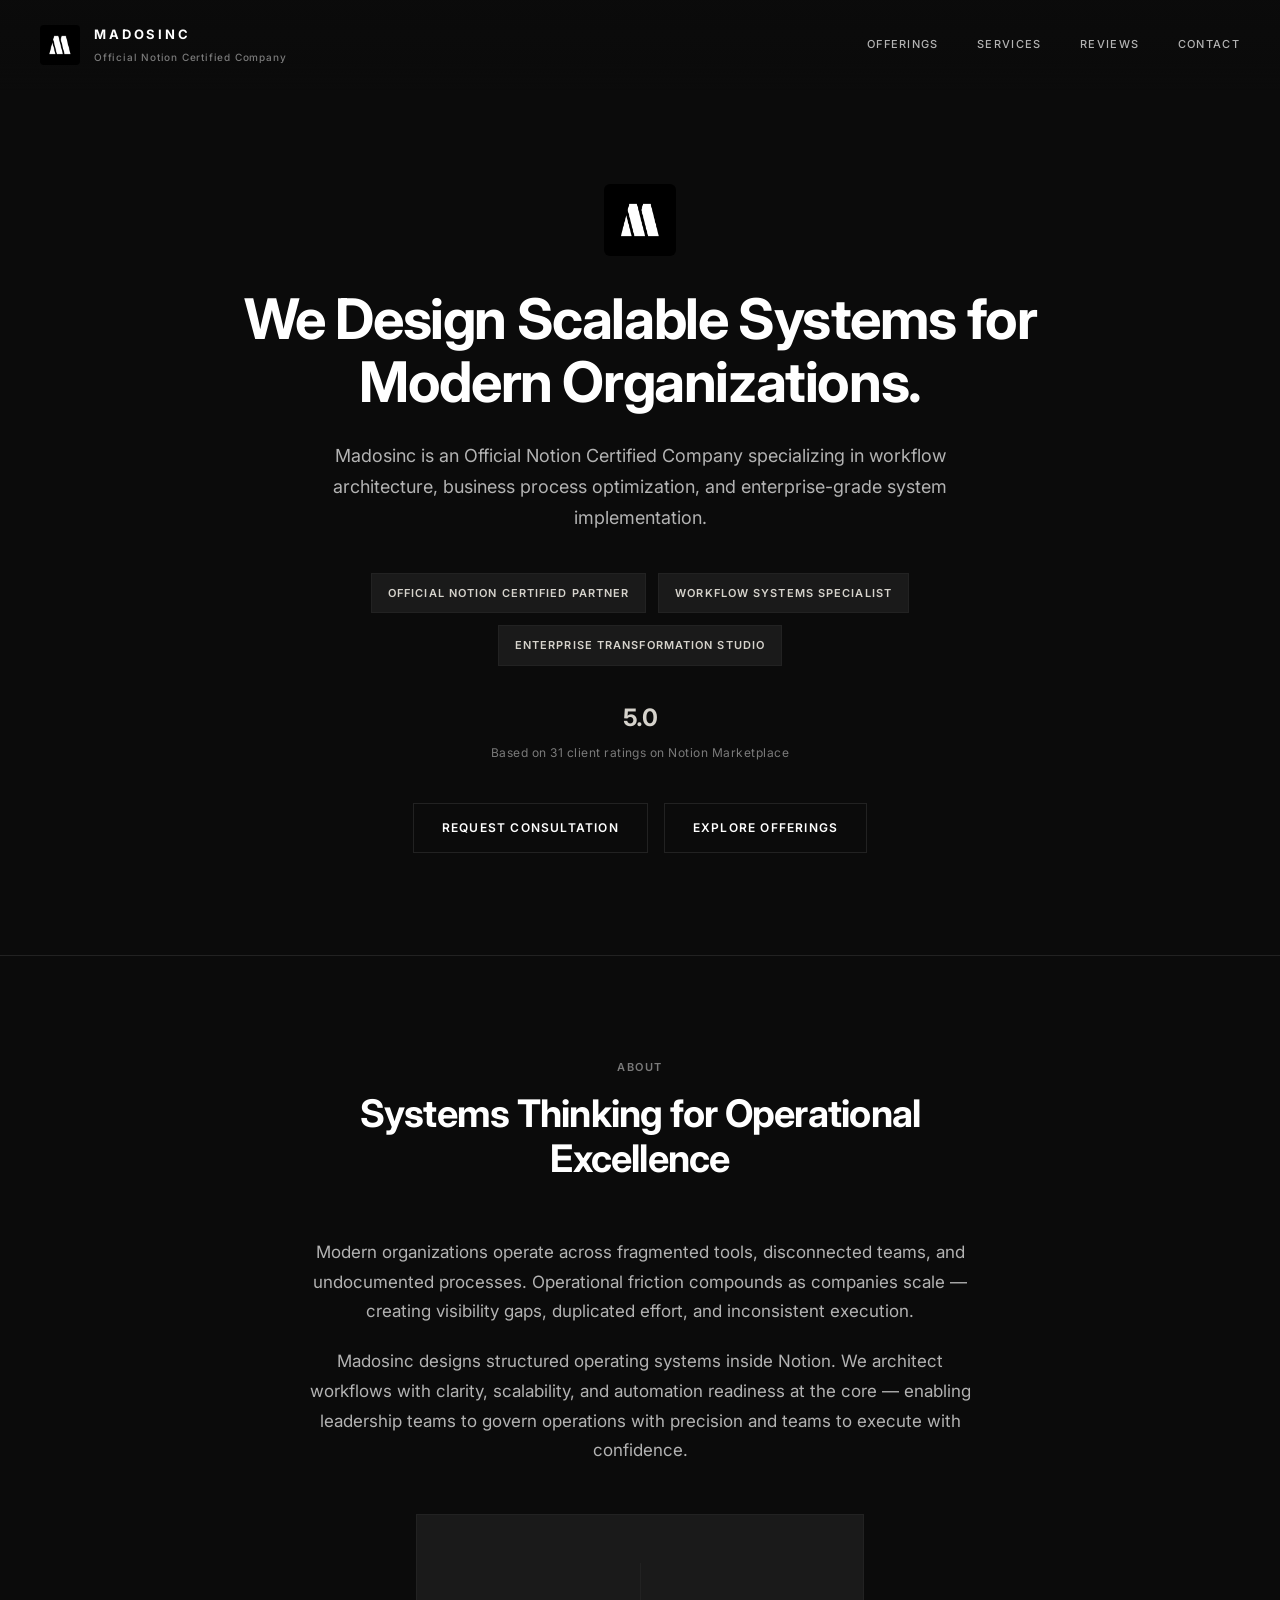
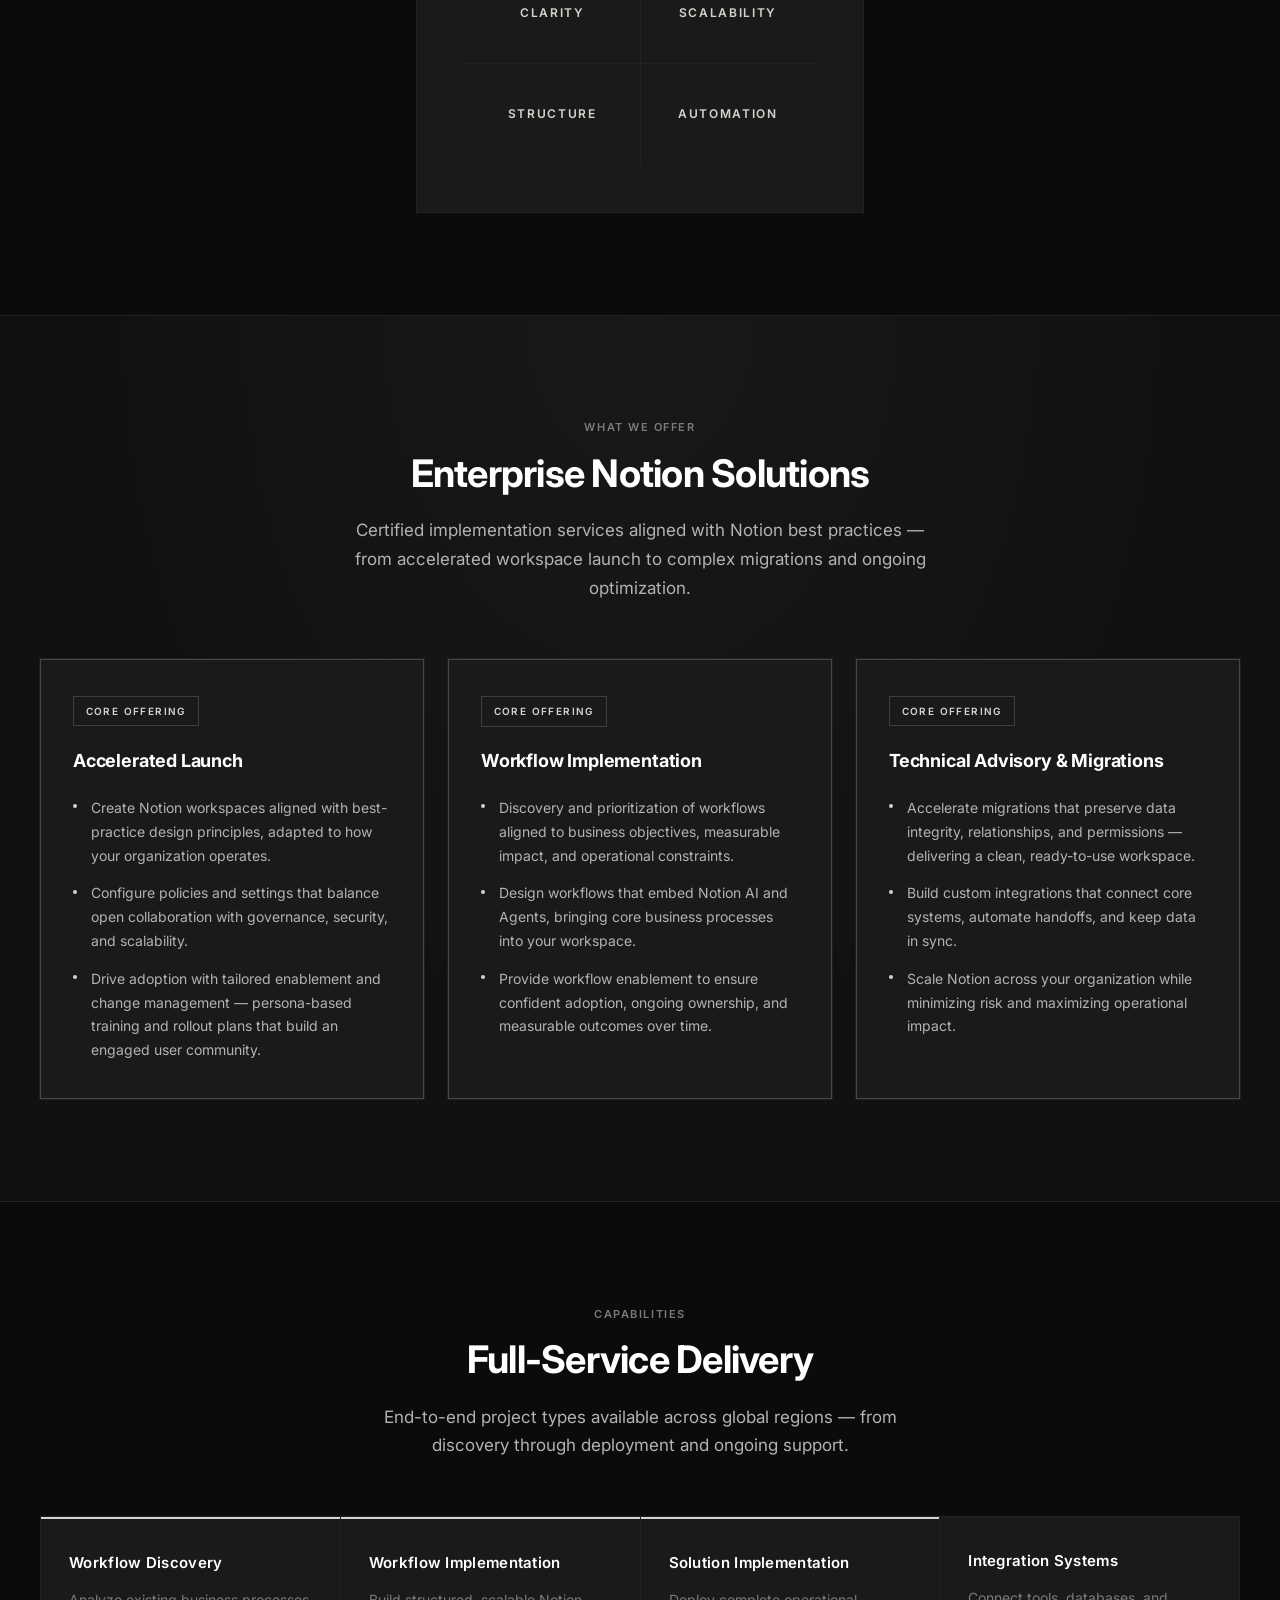
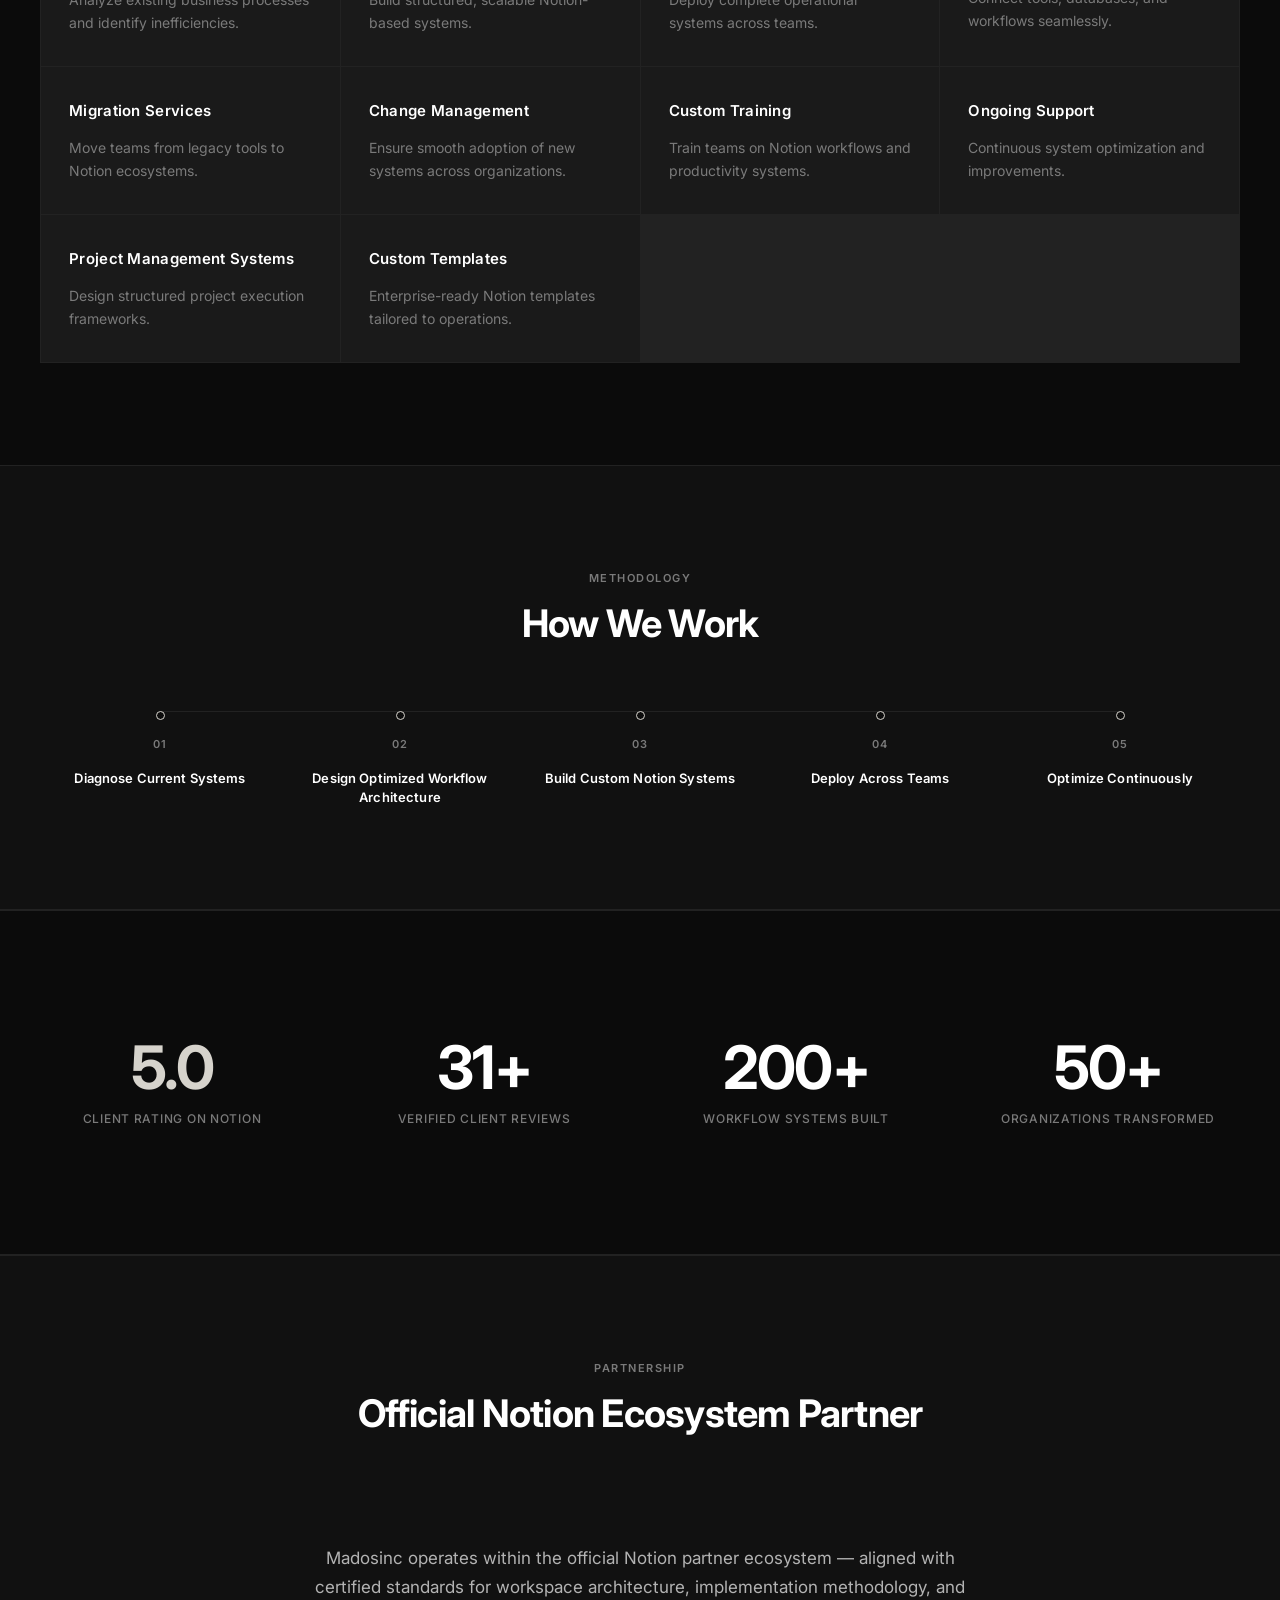
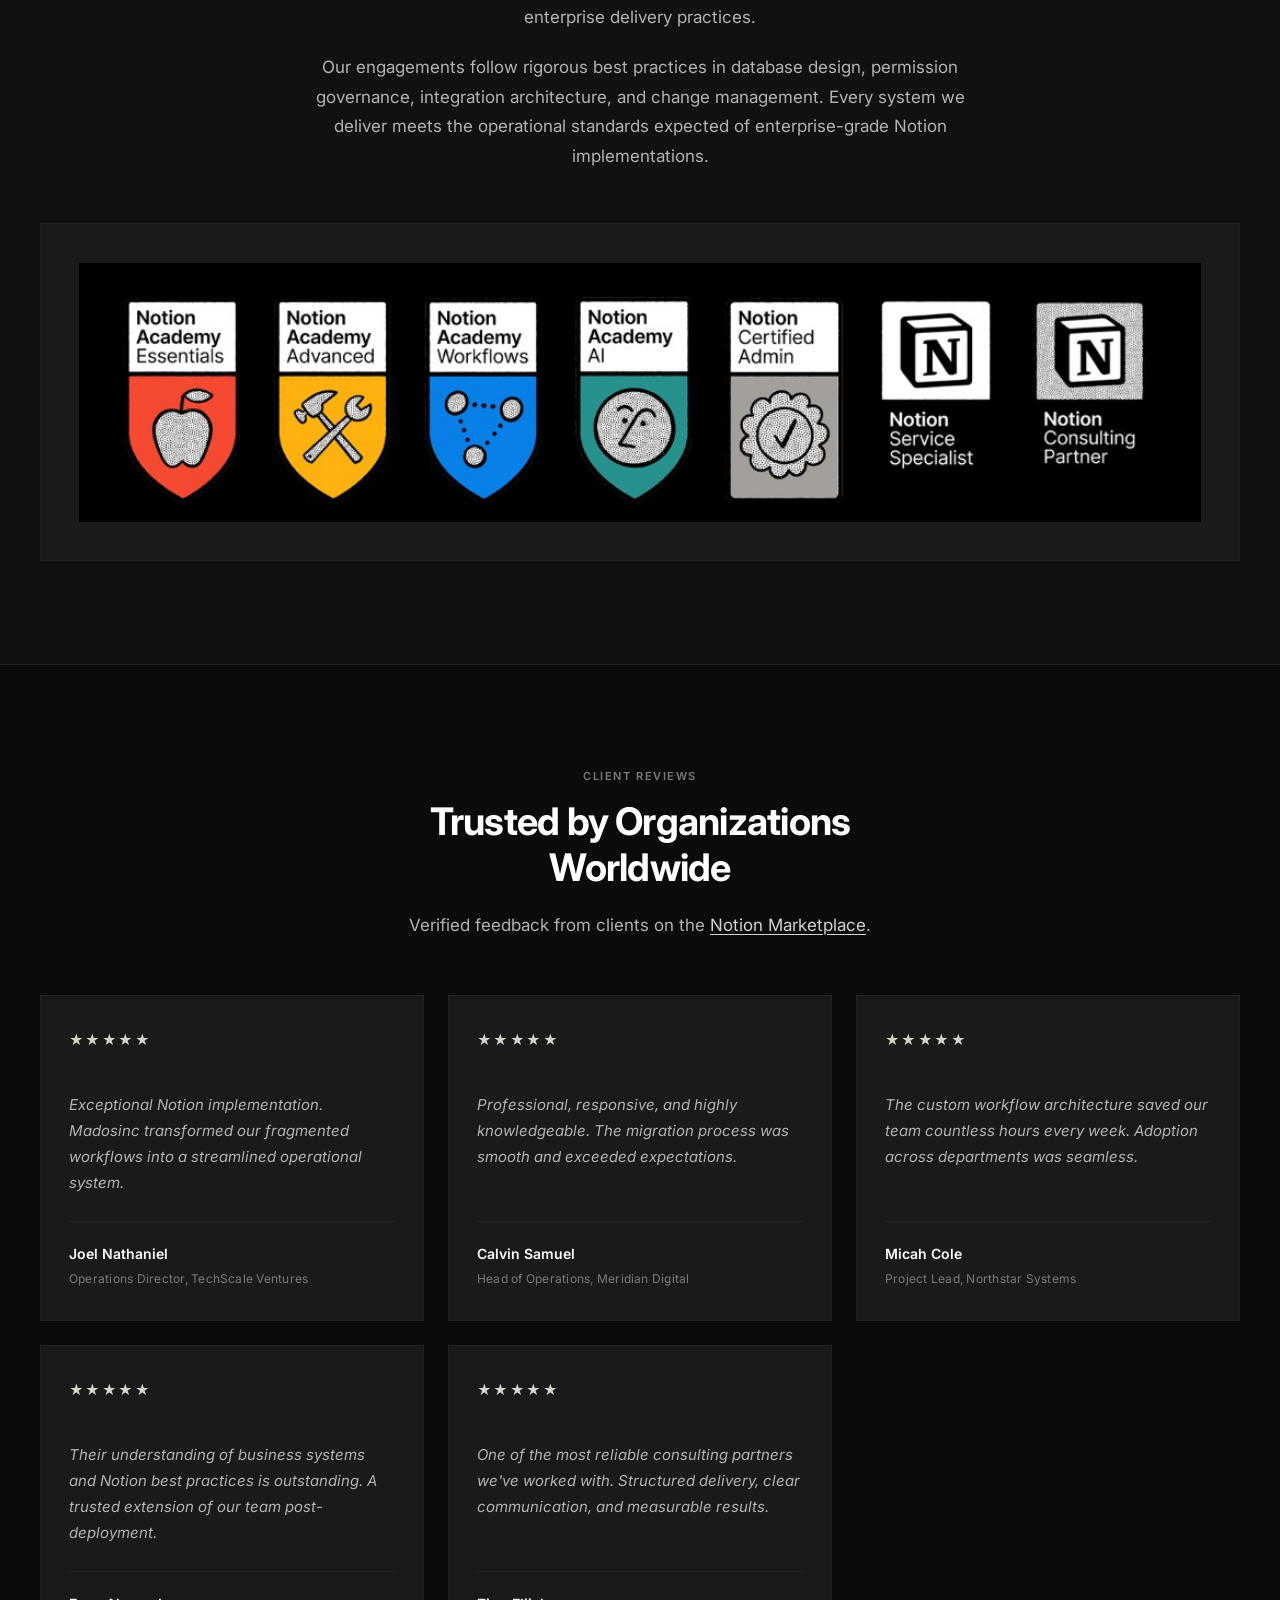
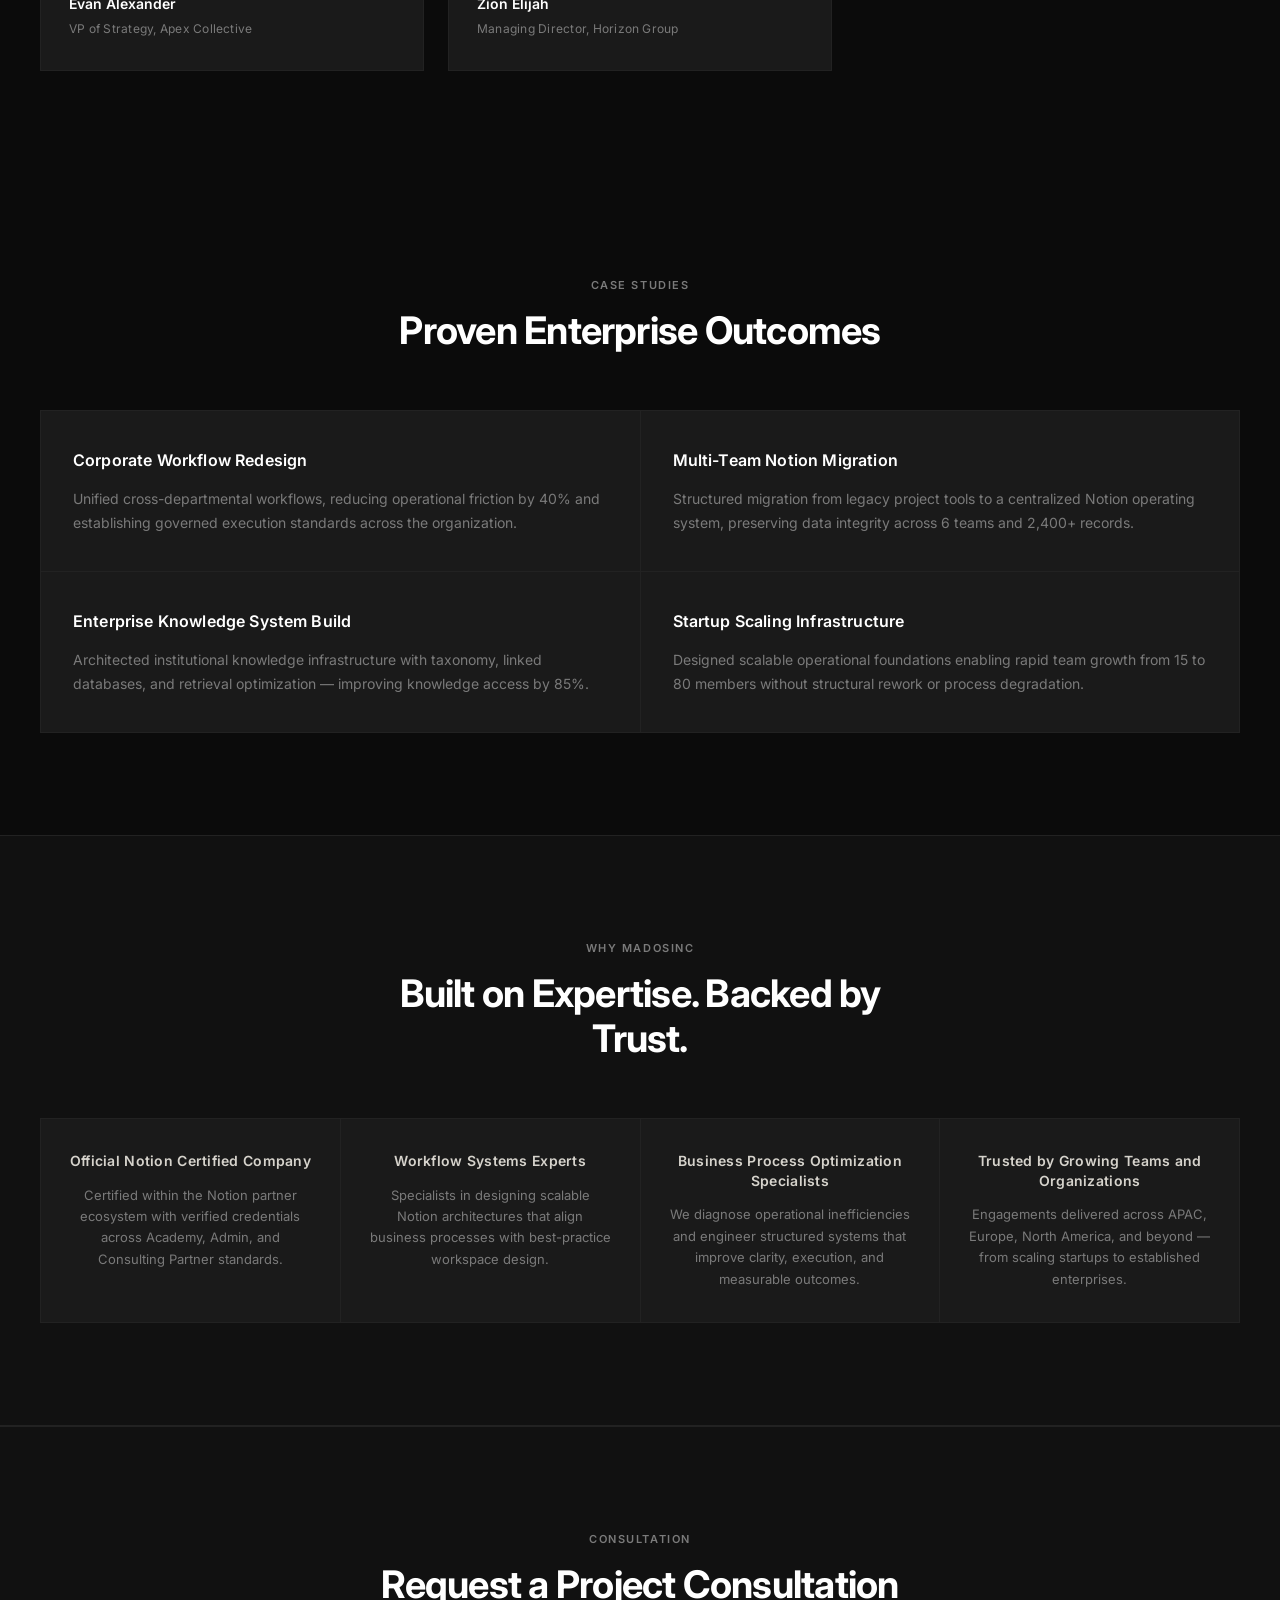
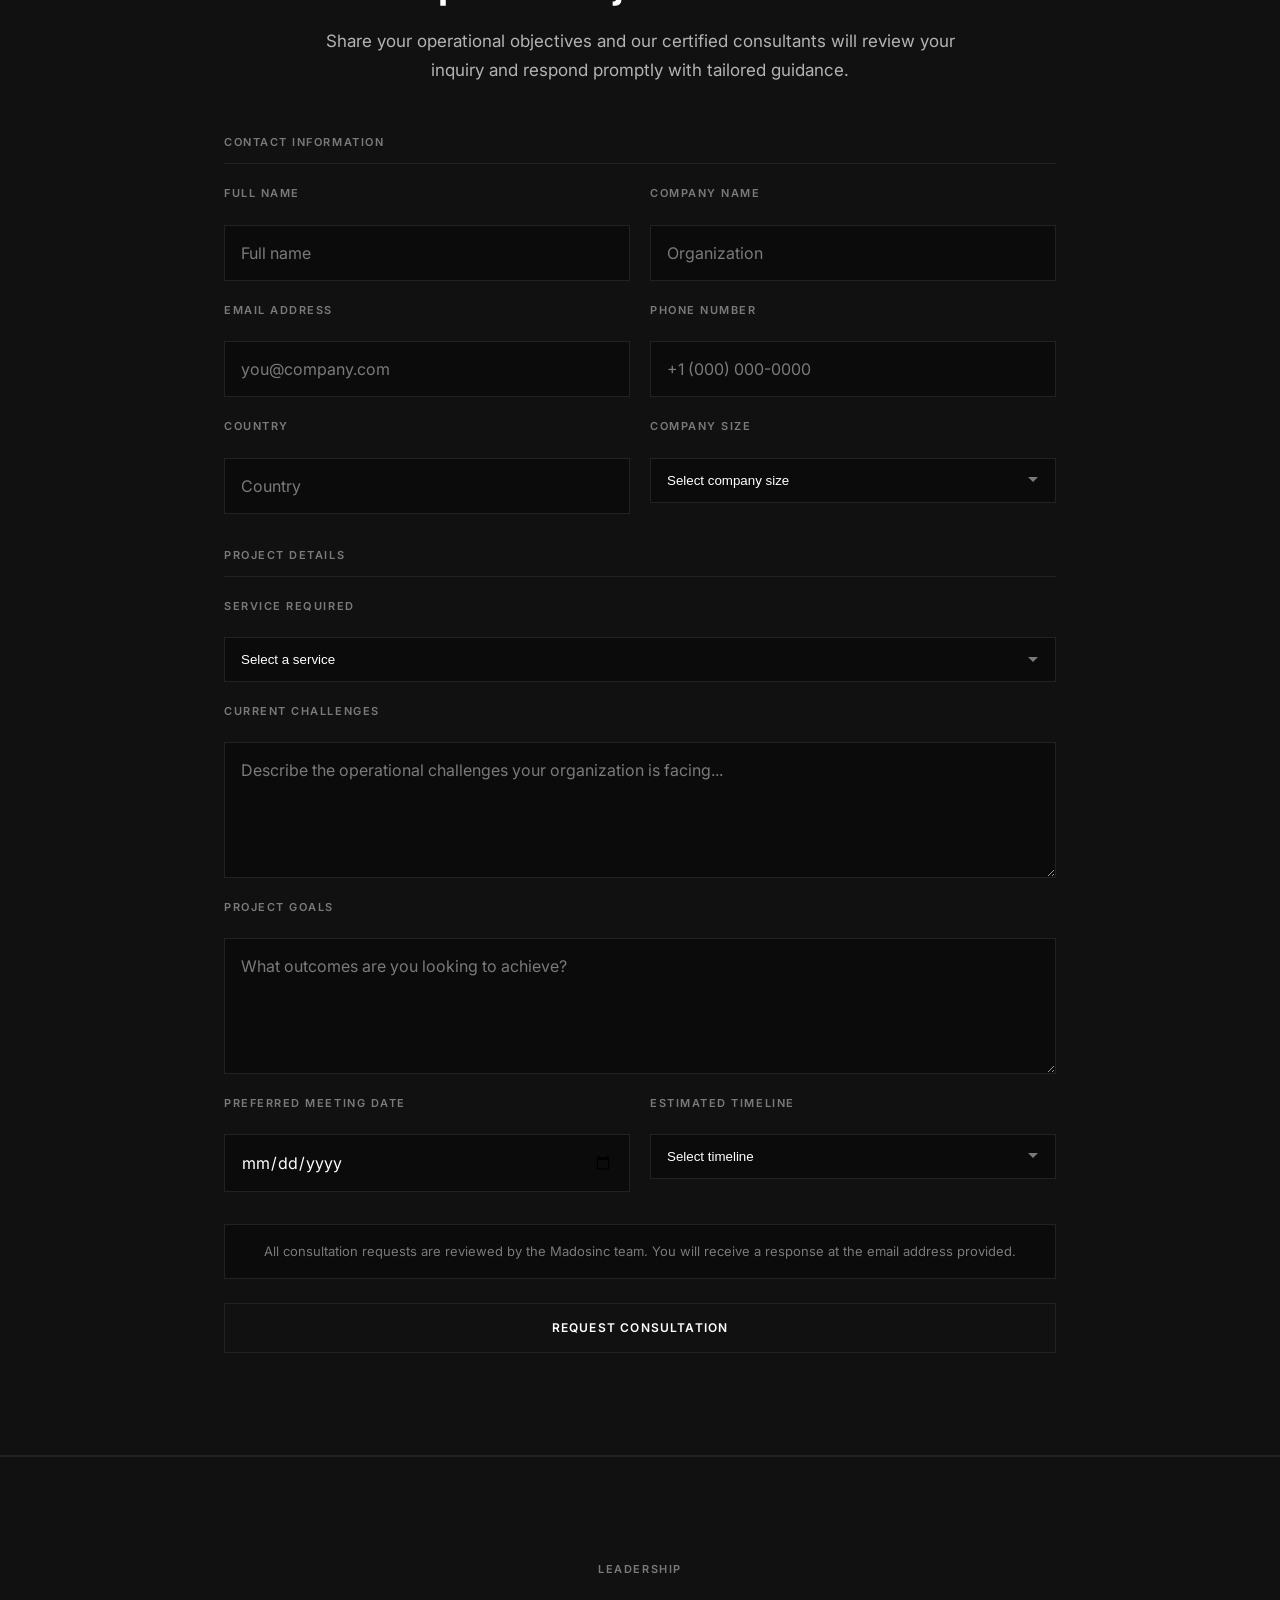
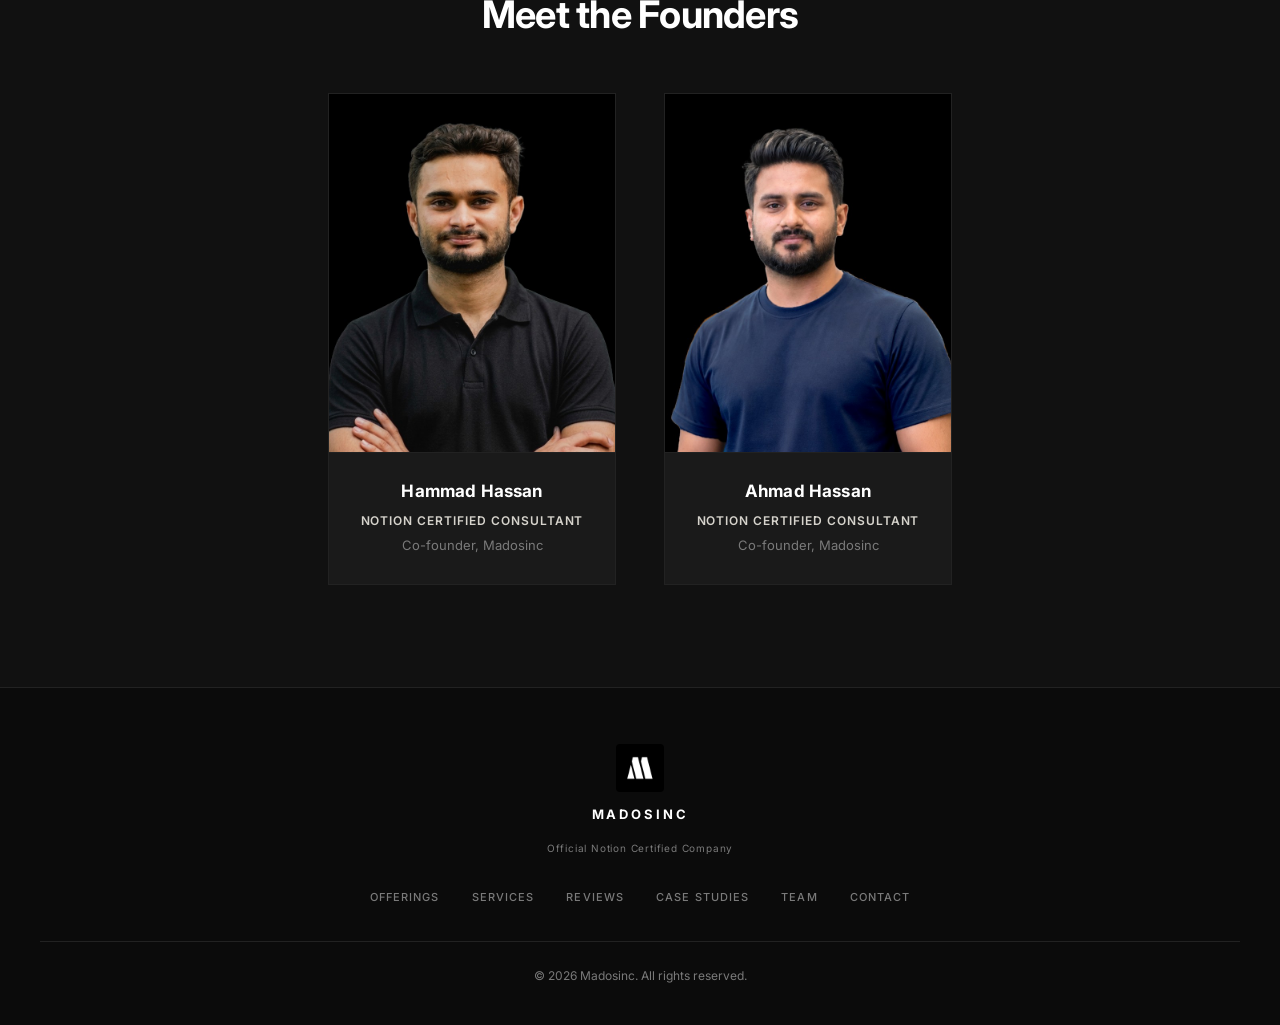
==== index.html @ bd9d3557 "Yes" ====
<!DOCTYPE html>
<html lang="en">
<head>
  <meta charset="UTF-8">
  <meta name="viewport" content="width=device-width, initial-scale=1.0">
  <meta name="description" content="Madosinc — Official Notion Certified Company specializing in workflow architecture, business process optimization, and enterprise-grade system implementation.">
  <meta name="author" content="Madosinc">
  <meta property="og:title" content="Madosinc | Official Notion Certified Company">
  <meta property="og:description" content="We design scalable systems for modern organizations. Workflow architecture, process optimization, and enterprise Notion implementation.">
  <meta property="og:type" content="website">
  <title>Madosinc | Official Notion Certified Company</title>
  <link rel="preconnect" href="https://fonts.googleapis.com">
  <link rel="preconnect" href="https://fonts.gstatic.com" crossorigin>
  <link href="https://fonts.googleapis.com/css2?family=Inter:wght@400;500;600;700&display=swap" rel="stylesheet">
  <link rel="stylesheet" href="css/styles.css">
  <link rel="icon" href="images/madosinc-logo.png" type="image/png">
</head>
<body>
  <a class="skip-link" href="#main">Skip to main content</a>

  <header class="site-header" role="banner">
    <div class="container header__inner">
      <a class="header__brand-link" href="#">
        <img
          class="header__logo"
          src="images/madosinc-logo.png"
          alt=""
          width="40"
          height="40"
          decoding="async"
        >
        <div class="header__brand-group">
          <span class="header__brand">MADOSINC</span>
          <span class="header__label">Official Notion Certified Company</span>
        </div>
      </a>
      <input type="checkbox" id="nav-toggle" class="nav-toggle" aria-hidden="true">
      <label for="nav-toggle" class="nav-toggle-label" aria-label="Toggle navigation">
        <span></span>
        <span></span>
      </label>
      <nav class="header__nav" aria-label="Primary">
        <a href="#offerings">Offerings</a>
        <a href="#services">Services</a>
        <a href="#reviews">Reviews</a>
        <a href="#contact">Contact</a>
      </nav>
    </div>
  </header>

  <main id="main">
    <section class="hero" aria-labelledby="hero-heading">
      <div class="container hero__inner fade-in">
        <img
          class="hero__logo"
          src="images/madosinc-logo.png"
          alt="Madosinc"
          width="72"
          height="72"
          decoding="async"
        >
        <h1 id="hero-heading">We Design Scalable Systems for Modern Organizations.</h1>
        <p class="hero__subtext">
          Madosinc is an Official Notion Certified Company specializing in workflow architecture, business process optimization, and enterprise-grade system implementation.
        </p>
        <ul class="hero__badges" aria-label="Credentials">
          <li>Official Notion Certified Partner</li>
          <li>Workflow Systems Specialist</li>
          <li>Enterprise Transformation Studio</li>
        </ul>
        <div class="hero__rating" aria-label="Client rating">
          <span class="hero__rating-score">5.0</span>
          <span class="hero__rating-text">Based on 31 client ratings on Notion Marketplace</span>
        </div>
        <div class="hero__actions">
          <a class="btn btn--outline" href="#contact">Request Consultation</a>
          <a class="btn btn--outline" href="#offerings">Explore Offerings</a>
        </div>
      </div>
    </section>

    <section class="section" id="about" aria-labelledby="about-heading">
      <div class="container about">
        <header class="section__header section__header--center fade-in">
          <p class="label">About</p>
          <h2 id="about-heading">Systems Thinking for Operational Excellence</h2>
        </header>
        <div class="about__body fade-in">
          <p class="about__text">
            Modern organizations operate across fragmented tools, disconnected teams, and undocumented processes. Operational friction compounds as companies scale — creating visibility gaps, duplicated effort, and inconsistent execution.
          </p>
          <p class="about__text">
            Madosinc designs structured operating systems inside Notion. We architect workflows with clarity, scalability, and automation readiness at the core — enabling leadership teams to govern operations with precision and teams to execute with confidence.
          </p>
        </div>
        <div class="about__panel fade-in" aria-hidden="true">
          <div class="about__panel-grid">
            <span>Clarity</span>
            <span>Scalability</span>
            <span>Structure</span>
            <span>Automation</span>
          </div>
        </div>
      </div>
    </section>

    <section class="section section--layer section--highlight" id="offerings" aria-labelledby="offerings-heading">
      <div class="container">
        <header class="section__header section__header--center fade-in">
          <p class="label">What We Offer</p>
          <h2 id="offerings-heading">Enterprise Notion Solutions</h2>
          <p class="section__intro">
            Certified implementation services aligned with Notion best practices — from accelerated workspace launch to complex migrations and ongoing optimization.
          </p>
        </header>
        <ul class="offerings-grid">
          <li class="offering-card offering-card--featured fade-in">
            <span class="offering-card__tag">Core Offering</span>
            <h3>Accelerated Launch</h3>
            <ul class="offering-card__list">
              <li>Create Notion workspaces aligned with best-practice design principles, adapted to how your organization operates.</li>
              <li>Configure policies and settings that balance open collaboration with governance, security, and scalability.</li>
              <li>Drive adoption with tailored enablement and change management — persona-based training and rollout plans that build an engaged user community.</li>
            </ul>
          </li>
          <li class="offering-card offering-card--featured fade-in">
            <span class="offering-card__tag">Core Offering</span>
            <h3>Workflow Implementation</h3>
            <ul class="offering-card__list">
              <li>Discovery and prioritization of workflows aligned to business objectives, measurable impact, and operational constraints.</li>
              <li>Design workflows that embed Notion AI and Agents, bringing core business processes into your workspace.</li>
              <li>Provide workflow enablement to ensure confident adoption, ongoing ownership, and measurable outcomes over time.</li>
            </ul>
          </li>
          <li class="offering-card offering-card--featured fade-in">
            <span class="offering-card__tag">Core Offering</span>
            <h3>Technical Advisory &amp; Migrations</h3>
            <ul class="offering-card__list">
              <li>Accelerate migrations that preserve data integrity, relationships, and permissions — delivering a clean, ready-to-use workspace.</li>
              <li>Build custom integrations that connect core systems, automate handoffs, and keep data in sync.</li>
              <li>Scale Notion across your organization while minimizing risk and maximizing operational impact.</li>
            </ul>
          </li>
        </ul>
      </div>
    </section>

    <section class="section" id="services" aria-labelledby="services-heading">
      <div class="container">
        <header class="section__header section__header--center fade-in">
          <p class="label">Capabilities</p>
          <h2 id="services-heading">Full-Service Delivery</h2>
          <p class="section__intro">
            End-to-end project types available across global regions — from discovery through deployment and ongoing support.
          </p>
        </header>
        <ul class="services-grid">
          <li class="service-card service-card--highlight fade-in">
            <h3>Workflow Discovery</h3>
            <p>Analyze existing business processes and identify inefficiencies.</p>
          </li>
          <li class="service-card service-card--highlight fade-in">
            <h3>Workflow Implementation</h3>
            <p>Build structured, scalable Notion-based systems.</p>
          </li>
          <li class="service-card service-card--highlight fade-in">
            <h3>Solution Implementation</h3>
            <p>Deploy complete operational systems across teams.</p>
          </li>
          <li class="service-card fade-in">
            <h3>Integration Systems</h3>
            <p>Connect tools, databases, and workflows seamlessly.</p>
          </li>
          <li class="service-card fade-in">
            <h3>Migration Services</h3>
            <p>Move teams from legacy tools to Notion ecosystems.</p>
          </li>
          <li class="service-card fade-in">
            <h3>Change Management</h3>
            <p>Ensure smooth adoption of new systems across organizations.</p>
          </li>
          <li class="service-card fade-in">
            <h3>Custom Training</h3>
            <p>Train teams on Notion workflows and productivity systems.</p>
          </li>
          <li class="service-card fade-in">
            <h3>Ongoing Support</h3>
            <p>Continuous system optimization and improvements.</p>
          </li>
          <li class="service-card fade-in">
            <h3>Project Management Systems</h3>
            <p>Design structured project execution frameworks.</p>
          </li>
          <li class="service-card fade-in">
            <h3>Custom Templates</h3>
            <p>Enterprise-ready Notion templates tailored to operations.</p>
          </li>
        </ul>
      </div>
    </section>

    <section class="section section--layer" id="work" aria-labelledby="process-heading">
      <div class="container">
        <header class="section__header section__header--center fade-in">
          <p class="label">Methodology</p>
          <h2 id="process-heading">How We Work</h2>
        </header>
        <ol class="process-timeline fade-in">
          <li class="process-step">
            <span class="process-step__num">01</span>
            <h3>Diagnose Current Systems</h3>
          </li>
          <li class="process-step">
            <span class="process-step__num">02</span>
            <h3>Design Optimized Workflow Architecture</h3>
          </li>
          <li class="process-step">
            <span class="process-step__num">03</span>
            <h3>Build Custom Notion Systems</h3>
          </li>
          <li class="process-step">
            <span class="process-step__num">04</span>
            <h3>Deploy Across Teams</h3>
          </li>
          <li class="process-step">
            <span class="process-step__num">05</span>
            <h3>Optimize Continuously</h3>
          </li>
        </ol>
      </div>
    </section>

    <section class="section metrics" aria-labelledby="metrics-heading">
      <div class="container">
        <h2 id="metrics-heading" class="visually-hidden">Impact Metrics</h2>
        <ul class="metrics__grid fade-in">
          <li class="metric metric--accent">
            <span class="metric__value">5.0</span>
            <span class="metric__label">Client Rating on Notion</span>
          </li>
          <li class="metric">
            <span class="metric__value">31+</span>
            <span class="metric__label">Verified Client Reviews</span>
          </li>
          <li class="metric">
            <span class="metric__value">200+</span>
            <span class="metric__label">Workflow Systems Built</span>
          </li>
          <li class="metric">
            <span class="metric__value">50+</span>
            <span class="metric__label">Organizations Transformed</span>
          </li>
        </ul>
      </div>
    </section>

    <section class="section section--layer" id="solutions" aria-labelledby="partnership-heading">
      <div class="container partnership">
        <header class="section__header section__header--center fade-in">
          <p class="label">Partnership</p>
          <h2 id="partnership-heading">Official Notion Ecosystem Partner</h2>
        </header>
        <div class="partnership__body fade-in">
          <p class="partnership__text">
            Madosinc operates within the official Notion partner ecosystem — aligned with certified standards for workspace architecture, implementation methodology, and enterprise delivery practices.
          </p>
          <p class="partnership__text">
            Our engagements follow rigorous best practices in database design, permission governance, integration architecture, and change management. Every system we deliver meets the operational standards expected of enterprise-grade Notion implementations.
          </p>
        </div>
        <figure class="partnership__badges fade-in">
          <img
            src="images/official-certified-by-notion.png"
            alt="Official Notion certifications: Academy Essentials, Advanced, Workflows, AI, Certified Admin, Service Specialist, and Consulting Partner"
            width="1400"
            height="200"
            loading="lazy"
            decoding="async"
          >
          <figcaption class="visually-hidden">Official Notion Academy and Partner certifications held by Madosinc</figcaption>
        </figure>
      </div>
    </section>

    <section class="section" id="reviews" aria-labelledby="reviews-heading">
      <div class="container">
        <header class="section__header section__header--center fade-in">
          <p class="label">Client Reviews</p>
          <h2 id="reviews-heading">Trusted by Organizations Worldwide</h2>
          <p class="section__intro">
            Verified feedback from clients on the <a class="text-link" href="https://www.notion.com/@madosinc" target="_blank" rel="noopener noreferrer">Notion Marketplace</a>.
          </p>
        </header>
        <ul class="reviews-grid">
          <li class="review-card fade-in">
            <div class="review-card__stars" aria-label="5 out of 5 stars">
              <span aria-hidden="true">★★★★★</span>
            </div>
            <blockquote>
              <p>Exceptional Notion implementation. Madosinc transformed our fragmented workflows into a streamlined operational system.</p>
            </blockquote>
            <footer class="review-card__author">
              <cite class="review-card__name">Joel Nathaniel</cite>
              <span class="review-card__role">Operations Director, TechScale Ventures</span>
            </footer>
          </li>
          <li class="review-card fade-in">
            <div class="review-card__stars" aria-label="5 out of 5 stars">
              <span aria-hidden="true">★★★★★</span>
            </div>
            <blockquote>
              <p>Professional, responsive, and highly knowledgeable. The migration process was smooth and exceeded expectations.</p>
            </blockquote>
            <footer class="review-card__author">
              <cite class="review-card__name">Calvin Samuel</cite>
              <span class="review-card__role">Head of Operations, Meridian Digital</span>
            </footer>
          </li>
          <li class="review-card fade-in">
            <div class="review-card__stars" aria-label="5 out of 5 stars">
              <span aria-hidden="true">★★★★★</span>
            </div>
            <blockquote>
              <p>The custom workflow architecture saved our team countless hours every week. Adoption across departments was seamless.</p>
            </blockquote>
            <footer class="review-card__author">
              <cite class="review-card__name">Micah Cole</cite>
              <span class="review-card__role">Project Lead, Northstar Systems</span>
            </footer>
          </li>
          <li class="review-card fade-in">
            <div class="review-card__stars" aria-label="5 out of 5 stars">
              <span aria-hidden="true">★★★★★</span>
            </div>
            <blockquote>
              <p>Their understanding of business systems and Notion best practices is outstanding. A trusted extension of our team post-deployment.</p>
            </blockquote>
            <footer class="review-card__author">
              <cite class="review-card__name">Evan Alexander</cite>
              <span class="review-card__role">VP of Strategy, Apex Collective</span>
            </footer>
          </li>
          <li class="review-card fade-in">
            <div class="review-card__stars" aria-label="5 out of 5 stars">
              <span aria-hidden="true">★★★★★</span>
            </div>
            <blockquote>
              <p>One of the most reliable consulting partners we've worked with. Structured delivery, clear communication, and measurable results.</p>
            </blockquote>
            <footer class="review-card__author">
              <cite class="review-card__name">Zion Elijah</cite>
              <span class="review-card__role">Managing Director, Horizon Group</span>
            </footer>
          </li>
        </ul>
      </div>
    </section>

    <section class="section" id="case-studies" aria-labelledby="cases-heading">
      <div class="container">
        <header class="section__header section__header--center fade-in">
          <p class="label">Case Studies</p>
          <h2 id="cases-heading">Proven Enterprise Outcomes</h2>
        </header>
        <ul class="cases-grid">
          <li class="case-card fade-in">
            <h3>Corporate Workflow Redesign</h3>
            <p>Unified cross-departmental workflows, reducing operational friction by 40% and establishing governed execution standards across the organization.</p>
          </li>
          <li class="case-card fade-in">
            <h3>Multi-Team Notion Migration</h3>
            <p>Structured migration from legacy project tools to a centralized Notion operating system, preserving data integrity across 6 teams and 2,400+ records.</p>
          </li>
          <li class="case-card fade-in">
            <h3>Enterprise Knowledge System Build</h3>
            <p>Architected institutional knowledge infrastructure with taxonomy, linked databases, and retrieval optimization — improving knowledge access by 85%.</p>
          </li>
          <li class="case-card fade-in">
            <h3>Startup Scaling Infrastructure</h3>
            <p>Designed scalable operational foundations enabling rapid team growth from 15 to 80 members without structural rework or process degradation.</p>
          </li>
        </ul>
      </div>
    </section>

    <section class="section trust" id="trust" aria-labelledby="trust-heading">
      <div class="container">
        <header class="section__header section__header--center fade-in">
          <p class="label">Why Madosinc</p>
          <h2 id="trust-heading">Built on Expertise. Backed by Trust.</h2>
        </header>
        <ul class="trust-grid fade-in">
          <li class="trust-card">
            <h3>Official Notion Certified Company</h3>
            <p>Certified within the Notion partner ecosystem with verified credentials across Academy, Admin, and Consulting Partner standards.</p>
          </li>
          <li class="trust-card">
            <h3>Workflow Systems Experts</h3>
            <p>Specialists in designing scalable Notion architectures that align business processes with best-practice workspace design.</p>
          </li>
          <li class="trust-card">
            <h3>Business Process Optimization Specialists</h3>
            <p>We diagnose operational inefficiencies and engineer structured systems that improve clarity, execution, and measurable outcomes.</p>
          </li>
          <li class="trust-card">
            <h3>Trusted by Growing Teams and Organizations</h3>
            <p>Engagements delivered across APAC, Europe, North America, and beyond — from scaling startups to established enterprises.</p>
          </li>
        </ul>
      </div>
    </section>

    <section class="section section--layer contact-section" id="contact" aria-labelledby="contact-heading">
      <div class="container contact">
        <header class="contact__header section__header--center fade-in">
          <p class="label">Consultation</p>
          <h2 id="contact-heading">Request a Project Consultation</h2>
          <p class="section__intro">
            Share your operational objectives and our certified consultants will review your inquiry and respond promptly with tailored guidance.
          </p>
        </header>
        <form
          class="inquiry-form fade-in"
          action="https://formsubmit.co/contact@madosinc.com"
          method="POST"
        >
          <input type="hidden" name="_subject" value="New Consultation Request — Madosinc">
          <input type="hidden" name="_template" value="table">
          <input type="hidden" name="_captcha" value="false">
          <input type="hidden" name="_next" value="https://madosinc.com/?submitted=true#contact">
          <input type="text" name="_honey" class="form-honey" tabindex="-1" autocomplete="off" aria-hidden="true">

          <fieldset class="inquiry-form__section">
            <legend class="inquiry-form__legend">Contact Information</legend>
            <div class="inquiry-form__grid">
              <div class="form-field">
                <label class="label" for="name">Full Name</label>
                <input type="text" id="name" name="Full Name" required autocomplete="name" placeholder="Full name">
              </div>
              <div class="form-field">
                <label class="label" for="company">Company Name</label>
                <input type="text" id="company" name="Company Name" required autocomplete="organization" placeholder="Organization">
              </div>
              <div class="form-field">
                <label class="label" for="email">Email Address</label>
                <input type="email" id="email" name="Email Address" required autocomplete="email" placeholder="you@company.com">
              </div>
              <div class="form-field">
                <label class="label" for="phone">Phone Number</label>
                <input type="tel" id="phone" name="Phone Number" required autocomplete="tel" placeholder="+1 (000) 000-0000">
              </div>
              <div class="form-field">
                <label class="label" for="country">Country</label>
                <input type="text" id="country" name="Country" required autocomplete="country-name" placeholder="Country">
              </div>
              <div class="form-field">
                <label class="label" for="company-size">Company Size</label>
                <select id="company-size" name="Company Size" required>
                  <option value="" disabled selected>Select company size</option>
                  <option value="1–10 employees">1–10 employees</option>
                  <option value="11–50 employees">11–50 employees</option>
                  <option value="51–200 employees">51–200 employees</option>
                  <option value="201–500 employees">201–500 employees</option>
                  <option value="500+ employees">500+ employees</option>
                </select>
              </div>
            </div>
          </fieldset>

          <fieldset class="inquiry-form__section">
            <legend class="inquiry-form__legend">Project Details</legend>
            <div class="inquiry-form__grid">
              <div class="form-field form-field--full">
                <label class="label" for="service">Service Required</label>
                <select id="service" name="Service Required" required>
                  <option value="" disabled selected>Select a service</option>
                  <option value="Workflow Discovery">Workflow Discovery</option>
                  <option value="Workflow Implementation">Workflow Implementation</option>
                  <option value="Solution Implementation">Solution Implementation</option>
                  <option value="Integration">Integration</option>
                  <option value="Migration">Migration</option>
                  <option value="Change Management">Change Management</option>
                  <option value="Custom Training">Custom Training</option>
                  <option value="Ongoing Support">Ongoing Support</option>
                  <option value="Project Management">Project Management</option>
                  <option value="Custom Templates">Custom Templates</option>
                </select>
              </div>
              <div class="form-field form-field--full">
                <label class="label" for="challenges">Current Challenges</label>
                <textarea id="challenges" name="Current Challenges" rows="4" required placeholder="Describe the operational challenges your organization is facing..."></textarea>
              </div>
              <div class="form-field form-field--full">
                <label class="label" for="goals">Project Goals</label>
                <textarea id="goals" name="Project Goals" rows="4" required placeholder="What outcomes are you looking to achieve?"></textarea>
              </div>
              <div class="form-field">
                <label class="label" for="meeting-date">Preferred Meeting Date</label>
                <input type="date" id="meeting-date" name="Preferred Meeting Date" required>
              </div>
              <div class="form-field">
                <label class="label" for="timeline">Estimated Timeline</label>
                <select id="timeline" name="Estimated Timeline" required>
                  <option value="" disabled selected>Select timeline</option>
                  <option value="Immediate (within 2 weeks)">Immediate (within 2 weeks)</option>
                  <option value="1–3 months">1–3 months</option>
                  <option value="3–6 months">3–6 months</option>
                  <option value="6+ months">6+ months</option>
                  <option value="Flexible / exploring options">Flexible / exploring options</option>
                </select>
              </div>
            </div>
          </fieldset>

          <p class="inquiry-form__note">
            All consultation requests are reviewed by the Madosinc team. You will receive a response at the email address provided.
          </p>

          <div class="form-field form-field--full">
            <button type="submit" class="btn btn--outline btn--full">Request Consultation</button>
          </div>
        </form>
      </div>
    </section>

    <section class="section founders" id="team" aria-labelledby="founders-heading">
      <div class="container">
        <header class="section__header section__header--center fade-in">
          <p class="label">Leadership</p>
          <h2 id="founders-heading">Meet the Founders</h2>
        </header>
        <div class="founders__row fade-in">
          <article class="founder-card">
            <div class="founder-card__photo">
              <img
                src="images/hammad-hassan.png"
                alt="Hammad Hassan"
                width="320"
                height="400"
                loading="lazy"
                decoding="async"
              >
            </div>
            <div class="founder-card__info">
              <h3 class="founder-card__name">Hammad Hassan</h3>
              <p class="founder-card__role">Notion Certified Consultant</p>
              <p class="founder-card__title">Co-founder, Madosinc</p>
            </div>
          </article>
          <article class="founder-card">
            <div class="founder-card__photo">
              <img
                src="images/ahmad-hassan.png"
                alt="Ahmad Hassan"
                width="320"
                height="400"
                loading="lazy"
                decoding="async"
              >
            </div>
            <div class="founder-card__info">
              <h3 class="founder-card__name">Ahmad Hassan</h3>
              <p class="founder-card__role">Notion Certified Consultant</p>
              <p class="founder-card__title">Co-founder, Madosinc</p>
            </div>
          </article>
        </div>
      </div>
    </section>
  </main>

  <footer class="site-footer" role="contentinfo">
    <div class="container footer__inner">
      <div class="footer__brand">
        <img
          class="footer__logo"
          src="images/madosinc-logo.png"
          alt=""
          width="48"
          height="48"
          loading="lazy"
          decoding="async"
        >
        <p class="footer__name">MADOSINC</p>
        <p class="footer__tagline">Official Notion Certified Company</p>
      </div>
      <nav class="footer__nav" aria-label="Footer">
        <a href="#offerings">Offerings</a>
        <a href="#services">Services</a>
        <a href="#reviews">Reviews</a>
        <a href="#case-studies">Case Studies</a>
        <a href="#team">Team</a>
        <a href="#contact">Contact</a>
      </nav>
      <p class="footer__copy">&copy; 2026 Madosinc. All rights reserved.</p>
    </div>
  </footer>
</body>
</html>
---- css/styles.css ----
/* ==========================================================================
   Madosinc — Enterprise Systems Grid
   Official Notion Certified Company
   ========================================================================== */

:root {
  --color-bg: #0b0b0b;
  --color-bg-layer: #111111;
  --color-surface: #1a1a1a;
  --color-border: #222222;
  --color-text: #ffffff;
  --color-text-secondary: #b3b3b3;
  --color-text-muted: #7a7a7a;
  --color-accent: #d6d3cc;
  --color-hover-glow: rgba(255, 255, 255, 0.04);

  --font-family: "Inter", -apple-system, BlinkMacSystemFont, "Segoe UI", sans-serif;
  --container-max: 1200px;
  --section-padding: clamp(4rem, 8vw, 7rem);
  --header-height: 5.5rem;

  --transition-fast: 0.2s ease;
  --transition-base: 0.35s ease;
}

/* Reset & Base
   -------------------------------------------------------------------------- */

*,
*::before,
*::after {
  box-sizing: border-box;
  margin: 0;
  padding: 0;
}

html {
  scroll-behavior: smooth;
  -webkit-text-size-adjust: 100%;
}

body {
  font-family: var(--font-family);
  font-size: 1rem;
  font-weight: 400;
  line-height: 1.65;
  color: var(--color-text-secondary);
  background-color: var(--color-bg);
  -webkit-font-smoothing: antialiased;
  -moz-osx-font-smoothing: grayscale;
}

img {
  display: block;
  max-width: 100%;
  height: auto;
}

a {
  color: inherit;
  text-decoration: none;
}

ul,
ol {
  list-style: none;
}

button,
input,
textarea {
  font: inherit;
  color: inherit;
}

:focus-visible {
  outline: 2px solid var(--color-accent);
  outline-offset: 3px;
}

/* Utilities
   -------------------------------------------------------------------------- */

.container {
  width: min(100% - 2.5rem, var(--container-max));
  margin-inline: auto;
}

.visually-hidden {
  position: absolute;
  width: 1px;
  height: 1px;
  padding: 0;
  margin: -1px;
  overflow: hidden;
  clip: rect(0, 0, 0, 0);
  white-space: nowrap;
  border: 0;
}

.skip-link {
  position: absolute;
  top: -100%;
  left: 1rem;
  z-index: 1000;
  padding: 0.75rem 1.25rem;
  background: var(--color-surface);
  color: var(--color-text);
  border: 1px solid var(--color-border);
  font-size: 0.875rem;
  letter-spacing: 0.04em;
}

.skip-link:focus {
  top: 1rem;
}

.label {
  display: block;
  font-size: 0.6875rem;
  font-weight: 600;
  letter-spacing: 0.14em;
  text-transform: uppercase;
  color: var(--color-text-muted);
  margin-bottom: 0.875rem;
}

/* Fade-in Animation
   -------------------------------------------------------------------------- */

.fade-in {
  opacity: 0;
  transform: translateY(1.25rem);
  animation: fadeIn 0.8s ease forwards;
}

.fade-in:nth-child(2) { animation-delay: 0.08s; }
.fade-in:nth-child(3) { animation-delay: 0.16s; }
.fade-in:nth-child(4) { animation-delay: 0.24s; }

@keyframes fadeIn {
  to {
    opacity: 1;
    transform: translateY(0);
  }
}

@media (prefers-reduced-motion: reduce) {
  html {
    scroll-behavior: auto;
  }

  .fade-in {
    opacity: 1;
    transform: none;
    animation: none;
  }
}

/* Header
   -------------------------------------------------------------------------- */

.site-header {
  position: fixed;
  top: 0;
  left: 0;
  right: 0;
  z-index: 100;
  padding: 1.5rem 0;
  background: linear-gradient(
    to bottom,
    rgba(11, 11, 11, 0.97) 0%,
    rgba(11, 11, 11, 0.85) 70%,
    transparent 100%
  );
}

.header__inner {
  display: flex;
  align-items: center;
  justify-content: space-between;
  gap: 2rem;
}

.header__brand-link {
  display: flex;
  align-items: center;
  gap: 0.875rem;
  transition: opacity var(--transition-fast);
}

.header__brand-link:hover {
  opacity: 0.85;
}

.header__logo {
  width: 2.5rem;
  height: 2.5rem;
  flex-shrink: 0;
  border-radius: 4px;
}

.header__brand-group {
  display: flex;
  flex-direction: column;
  gap: 0.25rem;
}

.header__brand {
  font-size: 0.8125rem;
  font-weight: 700;
  letter-spacing: 0.22em;
  color: var(--color-text);
}

.header__label {
  font-size: 0.625rem;
  font-weight: 500;
  letter-spacing: 0.08em;
  color: var(--color-text-muted);
}

.header__nav {
  display: flex;
  align-items: center;
  gap: clamp(1.25rem, 3vw, 2.5rem);
}

.header__nav a {
  font-size: 0.6875rem;
  font-weight: 500;
  letter-spacing: 0.12em;
  text-transform: uppercase;
  color: var(--color-text-secondary);
  position: relative;
  padding-bottom: 2px;
  transition: color var(--transition-fast);
}

.header__nav a::after {
  content: "";
  position: absolute;
  left: 0;
  bottom: 0;
  width: 0;
  height: 1px;
  background: var(--color-accent);
  transition: width var(--transition-base);
}

.header__nav a:hover,
.header__nav a:focus-visible {
  color: var(--color-text);
}

.header__nav a:hover::after,
.header__nav a:focus-visible::after {
  width: 100%;
}

.nav-toggle,
.nav-toggle-label {
  display: none;
}

/* Hero
   -------------------------------------------------------------------------- */

.hero {
  padding: calc(var(--header-height) + 6rem) 0 var(--section-padding);
  min-height: 90vh;
  display: flex;
  align-items: center;
  border-bottom: 1px solid var(--color-border);
}

.hero__inner {
  max-width: 52rem;
  margin-inline: auto;
  text-align: center;
}

.hero__logo {
  width: 4.5rem;
  height: 4.5rem;
  margin: 0 auto 2rem;
  border-radius: 6px;
}

.hero h1 {
  font-size: clamp(2.25rem, 5vw, 3.5rem);
  font-weight: 700;
  line-height: 1.12;
  letter-spacing: -0.025em;
  color: var(--color-text);
  margin-bottom: 1.75rem;
}

.hero__subtext {
  font-size: clamp(1rem, 1.5vw, 1.125rem);
  line-height: 1.7;
  color: var(--color-text-secondary);
  max-width: 42rem;
  margin-inline: auto;
  margin-bottom: 2.5rem;
}

.hero__badges {
  display: flex;
  flex-wrap: wrap;
  justify-content: center;
  gap: 0.75rem;
  margin-bottom: 2rem;
}

.hero__rating {
  display: flex;
  flex-direction: column;
  align-items: center;
  gap: 0.375rem;
  margin-bottom: 2.5rem;
}

.hero__rating-score {
  font-size: 1.5rem;
  font-weight: 700;
  letter-spacing: -0.02em;
  color: var(--color-accent);
}

.hero__rating-text {
  font-size: 0.75rem;
  letter-spacing: 0.04em;
  color: var(--color-text-muted);
}

.hero__badges li {
  font-size: 0.6875rem;
  font-weight: 600;
  letter-spacing: 0.1em;
  text-transform: uppercase;
  color: var(--color-accent);
  padding: 0.625rem 1rem;
  border: 1px solid var(--color-border);
  background: var(--color-surface);
}

.hero__actions {
  display: flex;
  flex-wrap: wrap;
  justify-content: center;
  gap: 1rem;
}

/* Buttons
   -------------------------------------------------------------------------- */

.btn {
  display: inline-flex;
  align-items: center;
  justify-content: center;
  padding: 0.875rem 1.75rem;
  font-size: 0.75rem;
  font-weight: 600;
  letter-spacing: 0.1em;
  text-transform: uppercase;
  cursor: pointer;
  border: 1px solid var(--color-border);
  background: transparent;
  color: var(--color-text);
  transition:
    background var(--transition-fast),
    border-color var(--transition-fast),
    color var(--transition-fast);
}

.btn--outline:hover,
.btn--outline:focus-visible {
  background: var(--color-hover-glow);
  border-color: var(--color-accent);
  color: var(--color-accent);
}

.btn--full {
  width: 100%;
}

/* Sections
   -------------------------------------------------------------------------- */

.section {
  padding: var(--section-padding) 0;
}

.section--layer {
  background-color: var(--color-bg-layer);
  border-block: 1px solid var(--color-border);
}

.section__header {
  margin-bottom: 3.5rem;
  max-width: 36rem;
}

.section__header--center {
  text-align: center;
  margin-inline: auto;
}

.section__header h2,
.about h2,
.partnership h2,
.contact__header h2,
.founders h2 {
  font-size: clamp(1.75rem, 3.5vw, 2.375rem);
  font-weight: 700;
  line-height: 1.2;
  letter-spacing: -0.02em;
  color: var(--color-text);
}

.section__intro {
  margin-top: 1.25rem;
  font-size: 1.0625rem;
  line-height: 1.7;
  color: var(--color-text-secondary);
  max-width: 40rem;
  margin-inline: auto;
}

.text-link {
  color: var(--color-accent);
  text-decoration: underline;
  text-underline-offset: 3px;
  transition: opacity var(--transition-fast);
}

.text-link:hover {
  opacity: 0.8;
}

.section--highlight {
  position: relative;
}

.section--highlight::before {
  content: "";
  position: absolute;
  inset: 0;
  background: radial-gradient(ellipse at 50% 0%, rgba(214, 211, 204, 0.04) 0%, transparent 60%);
  pointer-events: none;
}

/* About
   -------------------------------------------------------------------------- */

.about {
  text-align: center;
}

.about__body {
  max-width: 42rem;
  margin-inline: auto;
  margin-bottom: 3rem;
}

.about__text {
  font-size: 1.0625rem;
  line-height: 1.75;
  margin-bottom: 1.25rem;
}

.about__text:last-child {
  margin-bottom: 0;
}

.about__panel {
  max-width: 28rem;
  margin-inline: auto;
  border: 1px solid var(--color-border);
  background: var(--color-surface);
  padding: clamp(2rem, 4vw, 3rem);
}

.about__panel-grid {
  display: grid;
  grid-template-columns: 1fr 1fr;
  gap: 1px;
  background: var(--color-border);
}

.about__panel-grid span {
  display: flex;
  align-items: center;
  justify-content: center;
  padding: 2.5rem 1.5rem;
  background: var(--color-surface);
  font-size: 0.75rem;
  font-weight: 600;
  letter-spacing: 0.14em;
  text-transform: uppercase;
  color: var(--color-accent);
  transition: background var(--transition-fast);
}

.about__panel-grid span:hover {
  background: var(--color-hover-glow);
}

/* Offerings
   -------------------------------------------------------------------------- */

.offerings-grid {
  display: grid;
  grid-template-columns: repeat(3, 1fr);
  gap: 1.5rem;
  position: relative;
}

.offering-card {
  background: var(--color-surface);
  border: 1px solid var(--color-border);
  padding: 2.25rem 2rem;
  transition:
    background var(--transition-fast),
    border-color var(--transition-fast),
    box-shadow var(--transition-fast);
}

.offering-card--featured {
  border-color: rgba(214, 211, 204, 0.25);
  box-shadow: 0 0 0 1px rgba(214, 211, 204, 0.06);
}

.offering-card:hover {
  background: #1e1e1e;
  border-color: rgba(214, 211, 204, 0.35);
  box-shadow: 0 0 24px rgba(255, 255, 255, 0.03);
}

.offering-card__tag {
  display: inline-block;
  font-size: 0.625rem;
  font-weight: 600;
  letter-spacing: 0.14em;
  text-transform: uppercase;
  color: var(--color-accent);
  margin-bottom: 1.25rem;
  padding: 0.375rem 0.75rem;
  border: 1px solid rgba(214, 211, 204, 0.2);
}

.offering-card h3 {
  font-size: 1.125rem;
  font-weight: 700;
  color: var(--color-text);
  margin-bottom: 1.25rem;
  letter-spacing: -0.01em;
}

.offering-card__list {
  list-style: none;
}

.offering-card__list li {
  position: relative;
  padding-left: 1.125rem;
  font-size: 0.875rem;
  line-height: 1.7;
  color: var(--color-text-secondary);
  margin-bottom: 0.875rem;
}

.offering-card__list li:last-child {
  margin-bottom: 0;
}

.offering-card__list li::before {
  content: "";
  position: absolute;
  left: 0;
  top: 0.6em;
  width: 4px;
  height: 4px;
  background: var(--color-accent);
  border-radius: 50%;
}

/* Services Grid
   -------------------------------------------------------------------------- */

.services-grid {
  display: grid;
  grid-template-columns: repeat(auto-fill, minmax(280px, 1fr));
  gap: 1px;
  background: var(--color-border);
  border: 1px solid var(--color-border);
}

.service-card {
  background: var(--color-surface);
  padding: 2rem 1.75rem;
  transition:
    background var(--transition-fast),
    box-shadow var(--transition-fast);
}

.service-card:hover {
  background: #1e1e1e;
  box-shadow: inset 0 0 0 1px rgba(255, 255, 255, 0.06);
}

.service-card--highlight {
  border-top: 2px solid var(--color-accent);
}

.service-card--highlight h3 {
  color: var(--color-accent);
}

.service-card h3 {
  font-size: 0.9375rem;
  font-weight: 600;
  letter-spacing: 0.02em;
  color: var(--color-text);
  margin-bottom: 0.75rem;
}

.service-card p {
  font-size: 0.875rem;
  line-height: 1.65;
  color: var(--color-text-muted);
}

/* Process Timeline
   -------------------------------------------------------------------------- */

.process-timeline {
  display: grid;
  grid-template-columns: repeat(5, 1fr);
  gap: 0;
  position: relative;
  padding-top: 2rem;
}

.process-timeline::before {
  content: "";
  position: absolute;
  top: 0.5rem;
  left: 10%;
  right: 10%;
  height: 1px;
  background: var(--color-border);
}

.process-step {
  display: flex;
  flex-direction: column;
  align-items: center;
  text-align: center;
  padding: 0 1rem;
  position: relative;
}

.process-step::before {
  content: "";
  position: absolute;
  top: -1.5rem;
  width: 9px;
  height: 9px;
  border-radius: 50%;
  background: var(--color-bg);
  border: 1px solid var(--color-accent);
}

.process-step__num {
  font-size: 0.6875rem;
  font-weight: 600;
  letter-spacing: 0.12em;
  color: var(--color-text-muted);
  margin-bottom: 1rem;
}

.process-step h3 {
  font-size: 0.8125rem;
  font-weight: 600;
  line-height: 1.45;
  color: var(--color-text);
  letter-spacing: 0.01em;
}

/* Metrics
   -------------------------------------------------------------------------- */

.metrics {
  border-block: 1px solid var(--color-border);
  background: var(--color-bg);
}

.metrics__grid {
  display: grid;
  grid-template-columns: repeat(4, 1fr);
  gap: clamp(2rem, 4vw, 3rem);
}

.metric {
  text-align: center;
  padding: 1.5rem 1rem;
}

.metric__value {
  display: block;
  font-size: clamp(2.5rem, 5vw, 3.75rem);
  font-weight: 700;
  line-height: 1;
  letter-spacing: -0.03em;
  color: var(--color-text);
  margin-bottom: 0.875rem;
}

.metric__label {
  display: block;
  font-size: 0.75rem;
  font-weight: 500;
  letter-spacing: 0.06em;
  text-transform: uppercase;
  color: var(--color-text-muted);
  line-height: 1.4;
}

.metric--accent .metric__value {
  color: var(--color-accent);
}

/* Partnership
   -------------------------------------------------------------------------- */

.partnership {
  display: flex;
  flex-direction: column;
  gap: clamp(2.5rem, 4vw, 3.5rem);
  text-align: center;
}

.partnership__body {
  max-width: 42rem;
  margin-inline: auto;
}

.partnership__text {
  font-size: 1.0625rem;
  line-height: 1.75;
  margin-bottom: 1.25rem;
}

.partnership__text:last-of-type {
  margin-bottom: 0;
}

.partnership__badges {
  margin: 0;
  padding: clamp(1.5rem, 3vw, 2.5rem);
  border: 1px solid var(--color-border);
  background: var(--color-surface);
  overflow: hidden;
}

.partnership__badges img {
  width: 100%;
  height: auto;
  object-fit: contain;
}

/* Reviews
   -------------------------------------------------------------------------- */

.reviews-grid {
  display: grid;
  grid-template-columns: repeat(auto-fill, minmax(300px, 1fr));
  gap: 1.5rem;
}

.review-card {
  background: var(--color-surface);
  border: 1px solid var(--color-border);
  padding: 2rem 1.75rem;
  display: flex;
  flex-direction: column;
  justify-content: space-between;
  gap: 1.5rem;
  transition:
    background var(--transition-fast),
    box-shadow var(--transition-fast);
}

.review-card:hover {
  background: #1e1e1e;
  box-shadow: inset 0 0 0 1px rgba(255, 255, 255, 0.06);
}

.review-card__stars {
  font-size: 0.875rem;
  letter-spacing: 0.1em;
  color: var(--color-accent);
  margin-bottom: 1rem;
}

.review-card blockquote {
  margin: 0;
  flex-grow: 1;
}

.review-card blockquote p {
  font-size: 0.9375rem;
  line-height: 1.75;
  color: var(--color-text-secondary);
  font-style: italic;
}

.review-card__author {
  display: flex;
  flex-direction: column;
  gap: 0.25rem;
  padding-top: 1.25rem;
  border-top: 1px solid var(--color-border);
}

.review-card__name {
  font-size: 0.875rem;
  font-weight: 600;
  font-style: normal;
  color: var(--color-text);
}

.review-card__role {
  font-size: 0.75rem;
  color: var(--color-text-muted);
  letter-spacing: 0.02em;
}

/* Case Studies
   -------------------------------------------------------------------------- */

.cases-grid {
  display: grid;
  grid-template-columns: repeat(2, 1fr);
  gap: 1px;
  background: var(--color-border);
  border: 1px solid var(--color-border);
}

.case-card {
  background: var(--color-surface);
  padding: 2.25rem 2rem;
  transition:
    background var(--transition-fast),
    box-shadow var(--transition-fast);
}

.case-card:hover {
  background: #1e1e1e;
  box-shadow: inset 0 0 0 1px rgba(255, 255, 255, 0.06);
}

.case-card h3 {
  font-size: 1rem;
  font-weight: 600;
  color: var(--color-text);
  margin-bottom: 0.875rem;
  letter-spacing: 0.01em;
}

.case-card p {
  font-size: 0.875rem;
  line-height: 1.7;
  color: var(--color-text-muted);
}

/* Trust
   -------------------------------------------------------------------------- */

.trust {
  border-block: 1px solid var(--color-border);
  background: var(--color-bg-layer);
}

.trust-grid {
  display: grid;
  grid-template-columns: repeat(4, 1fr);
  gap: 1px;
  background: var(--color-border);
  border: 1px solid var(--color-border);
}

.trust-card {
  background: var(--color-surface);
  padding: 2rem 1.75rem;
  text-align: center;
  transition: background var(--transition-fast);
}

.trust-card:hover {
  background: #1e1e1e;
}

.trust-card h3 {
  font-size: 0.875rem;
  font-weight: 600;
  color: var(--color-accent);
  margin-bottom: 0.875rem;
  letter-spacing: 0.02em;
  line-height: 1.4;
}

.trust-card p {
  font-size: 0.8125rem;
  line-height: 1.65;
  color: var(--color-text-muted);
}

/* Contact & Inquiry Form
   -------------------------------------------------------------------------- */

.contact {
  text-align: center;
}

.contact__header {
  margin-bottom: 3rem;
}

.inquiry-form {
  max-width: 52rem;
  margin-inline: auto;
  text-align: left;
}

.inquiry-form__section {
  border: none;
  margin: 0 0 2rem;
  padding: 0;
}

.inquiry-form__legend {
  font-size: 0.6875rem;
  font-weight: 600;
  letter-spacing: 0.14em;
  text-transform: uppercase;
  color: var(--color-text-muted);
  margin-bottom: 1.25rem;
  padding-bottom: 0.75rem;
  border-bottom: 1px solid var(--color-border);
  width: 100%;
}

.inquiry-form__grid {
  display: grid;
  grid-template-columns: repeat(2, 1fr);
  gap: 1.25rem;
}

.inquiry-form__note {
  font-size: 0.8125rem;
  line-height: 1.6;
  color: var(--color-text-muted);
  text-align: center;
  margin-bottom: 1.5rem;
  padding: 1rem 1.25rem;
  border: 1px solid var(--color-border);
  background: var(--color-bg);
}

.form-honey {
  position: absolute;
  left: -9999px;
  opacity: 0;
  height: 0;
  width: 0;
  overflow: hidden;
}

/* Founders
   -------------------------------------------------------------------------- */

.founders {
  border-top: 1px solid var(--color-border);
  background: var(--color-bg-layer);
}

.founders__row {
  display: flex;
  justify-content: center;
  align-items: stretch;
  gap: clamp(2rem, 4vw, 3rem);
  flex-wrap: wrap;
}

.founder-card {
  flex: 0 1 18rem;
  max-width: 18rem;
  display: flex;
  flex-direction: column;
  background: var(--color-surface);
  border: 1px solid var(--color-border);
  overflow: hidden;
  transition:
    border-color var(--transition-fast),
    box-shadow var(--transition-fast);
}

.founder-card:hover {
  border-color: rgba(214, 211, 204, 0.3);
  box-shadow: 0 8px 32px rgba(0, 0, 0, 0.4);
}

.founder-card__photo {
  aspect-ratio: 4 / 5;
  overflow: hidden;
  background: var(--color-bg);
}

.founder-card__photo img {
  width: 100%;
  height: 100%;
  object-fit: cover;
  object-position: center top;
}

.founder-card__info {
  padding: 1.5rem 1.25rem 1.75rem;
  text-align: center;
  border-top: 1px solid var(--color-border);
}

.founder-card__name {
  font-size: 1.0625rem;
  font-weight: 700;
  color: var(--color-text);
  margin-bottom: 0.375rem;
  letter-spacing: 0.01em;
}

.founder-card__role {
  font-size: 0.75rem;
  font-weight: 600;
  letter-spacing: 0.08em;
  text-transform: uppercase;
  color: var(--color-accent);
  margin-bottom: 0.25rem;
}

.founder-card__title {
  font-size: 0.8125rem;
  color: var(--color-text-muted);
}

.form-field {
  display: flex;
  flex-direction: column;
  gap: 0.5rem;
}

.form-field--full {
  grid-column: 1 / -1;
}

.form-field input,
.form-field textarea,
.form-field select {
  width: 100%;
  padding: 0.875rem 1rem;
  background: var(--color-bg);
  border: 1px solid var(--color-border);
  color: var(--color-text);
  transition: border-color var(--transition-fast);
  resize: vertical;
  appearance: none;
}

.form-field select {
  cursor: pointer;
  background-image: url("data:image/svg+xml,%3Csvg xmlns='http://www.w3.org/2000/svg' width='12' height='8' viewBox='0 0 12 8'%3E%3Cpath fill='%237A7A7A' d='M1 1l5 5 5-5'/%3E%3C/svg%3E");
  background-repeat: no-repeat;
  background-position: right 1rem center;
  padding-right: 2.5rem;
}

.form-field select option {
  background: var(--color-bg);
  color: var(--color-text);
}

.form-field input::placeholder,
.form-field textarea::placeholder {
  color: var(--color-text-muted);
}

.form-field input:hover,
.form-field textarea:hover,
.form-field select:hover {
  border-color: #333333;
}

.form-field input:focus,
.form-field textarea:focus,
.form-field select:focus {
  outline: none;
  border-color: var(--color-accent);
}

/* Footer
   -------------------------------------------------------------------------- */

.site-footer {
  padding: 3.5rem 0 2.5rem;
  border-top: 1px solid var(--color-border);
}

.footer__inner {
  display: flex;
  flex-direction: column;
  align-items: center;
  text-align: center;
  gap: 2rem;
}

.footer__brand {
  display: flex;
  flex-direction: column;
  align-items: center;
  gap: 0.5rem;
}

.footer__logo {
  width: 3rem;
  height: 3rem;
  border-radius: 4px;
  margin-bottom: 0.25rem;
}

.footer__name {
  font-size: 0.8125rem;
  font-weight: 700;
  letter-spacing: 0.22em;
  color: var(--color-text);
  margin-bottom: 0.375rem;
}

.footer__tagline {
  font-size: 0.625rem;
  letter-spacing: 0.08em;
  color: var(--color-text-muted);
}

.footer__nav {
  display: flex;
  flex-wrap: wrap;
  gap: 1.5rem 2rem;
  justify-content: center;
}

.footer__nav a {
  font-size: 0.6875rem;
  font-weight: 500;
  letter-spacing: 0.1em;
  text-transform: uppercase;
  color: var(--color-text-muted);
  position: relative;
  padding-bottom: 2px;
  transition: color var(--transition-fast);
}

.footer__nav a::after {
  content: "";
  position: absolute;
  left: 0;
  bottom: 0;
  width: 0;
  height: 1px;
  background: var(--color-accent);
  transition: width var(--transition-base);
}

.footer__nav a:hover,
.footer__nav a:focus-visible {
  color: var(--color-text);
}

.footer__nav a:hover::after,
.footer__nav a:focus-visible::after {
  width: 100%;
}

.footer__copy {
  width: 100%;
  font-size: 0.75rem;
  color: var(--color-text-muted);
  padding-top: 1.5rem;
  border-top: 1px solid var(--color-border);
}

/* Responsive — Tablet
   -------------------------------------------------------------------------- */

@media (max-width: 1024px) {
  .trust-grid {
    grid-template-columns: repeat(2, 1fr);
  }

  .offerings-grid {
    grid-template-columns: 1fr;
    max-width: 32rem;
    margin-inline: auto;
  }

  .process-timeline {
    grid-template-columns: repeat(3, 1fr);
    row-gap: 3rem;
  }

  .process-timeline::before {
    display: none;
  }

  .process-step::before {
    display: none;
  }

  .metrics__grid {
    grid-template-columns: repeat(2, 1fr);
  }

  .partnership__badges {
    padding: 1.25rem;
  }
}

/* Responsive — Mobile
   -------------------------------------------------------------------------- */

@media (max-width: 768px) {
  .nav-toggle-label {
    display: flex;
    flex-direction: column;
    justify-content: center;
    gap: 6px;
    width: 2rem;
    height: 2rem;
    cursor: pointer;
    z-index: 110;
  }

  .nav-toggle-label span {
    display: block;
    width: 100%;
    height: 1px;
    background: var(--color-text);
    transition: transform var(--transition-fast), opacity var(--transition-fast);
  }

  .nav-toggle:checked ~ .nav-toggle-label span:first-child {
    transform: translateY(3.5px) rotate(45deg);
  }

  .nav-toggle:checked ~ .nav-toggle-label span:last-child {
    transform: translateY(-3.5px) rotate(-45deg);
  }

  .header__nav {
    position: fixed;
    top: 0;
    right: 0;
    width: min(18rem, 85vw);
    height: 100vh;
    flex-direction: column;
    align-items: flex-start;
    justify-content: center;
    gap: 2rem;
    padding: 2.5rem;
    background: var(--color-bg-layer);
    border-left: 1px solid var(--color-border);
    transform: translateX(100%);
    transition: transform var(--transition-base);
  }

  .nav-toggle:checked ~ .header__nav {
    transform: translateX(0);
  }

  .header__nav a {
    font-size: 0.8125rem;
  }

  .process-timeline {
    grid-template-columns: 1fr;
    gap: 2rem;
    padding-top: 0;
  }

  .process-step {
    flex-direction: row;
    text-align: left;
    gap: 1.25rem;
    padding: 1.25rem;
    border: 1px solid var(--color-border);
    background: var(--color-surface);
  }

  .process-step__num {
    margin-bottom: 0;
    flex-shrink: 0;
    min-width: 2rem;
  }

  .cases-grid {
    grid-template-columns: 1fr;
  }

  .inquiry-form__grid {
    grid-template-columns: 1fr;
  }

  .trust-grid {
    grid-template-columns: 1fr;
  }

  .founders__row {
    flex-direction: column;
    align-items: center;
  }
}

@media (max-width: 480px) {
  .hero__badges {
    flex-direction: column;
  }

  .hero__actions {
    flex-direction: column;
  }

  .hero__actions .btn {
    width: 100%;
  }

  .metrics__grid {
    grid-template-columns: 1fr;
    gap: 1.5rem;
  }

  .services-grid {
    grid-template-columns: 1fr;
  }
}
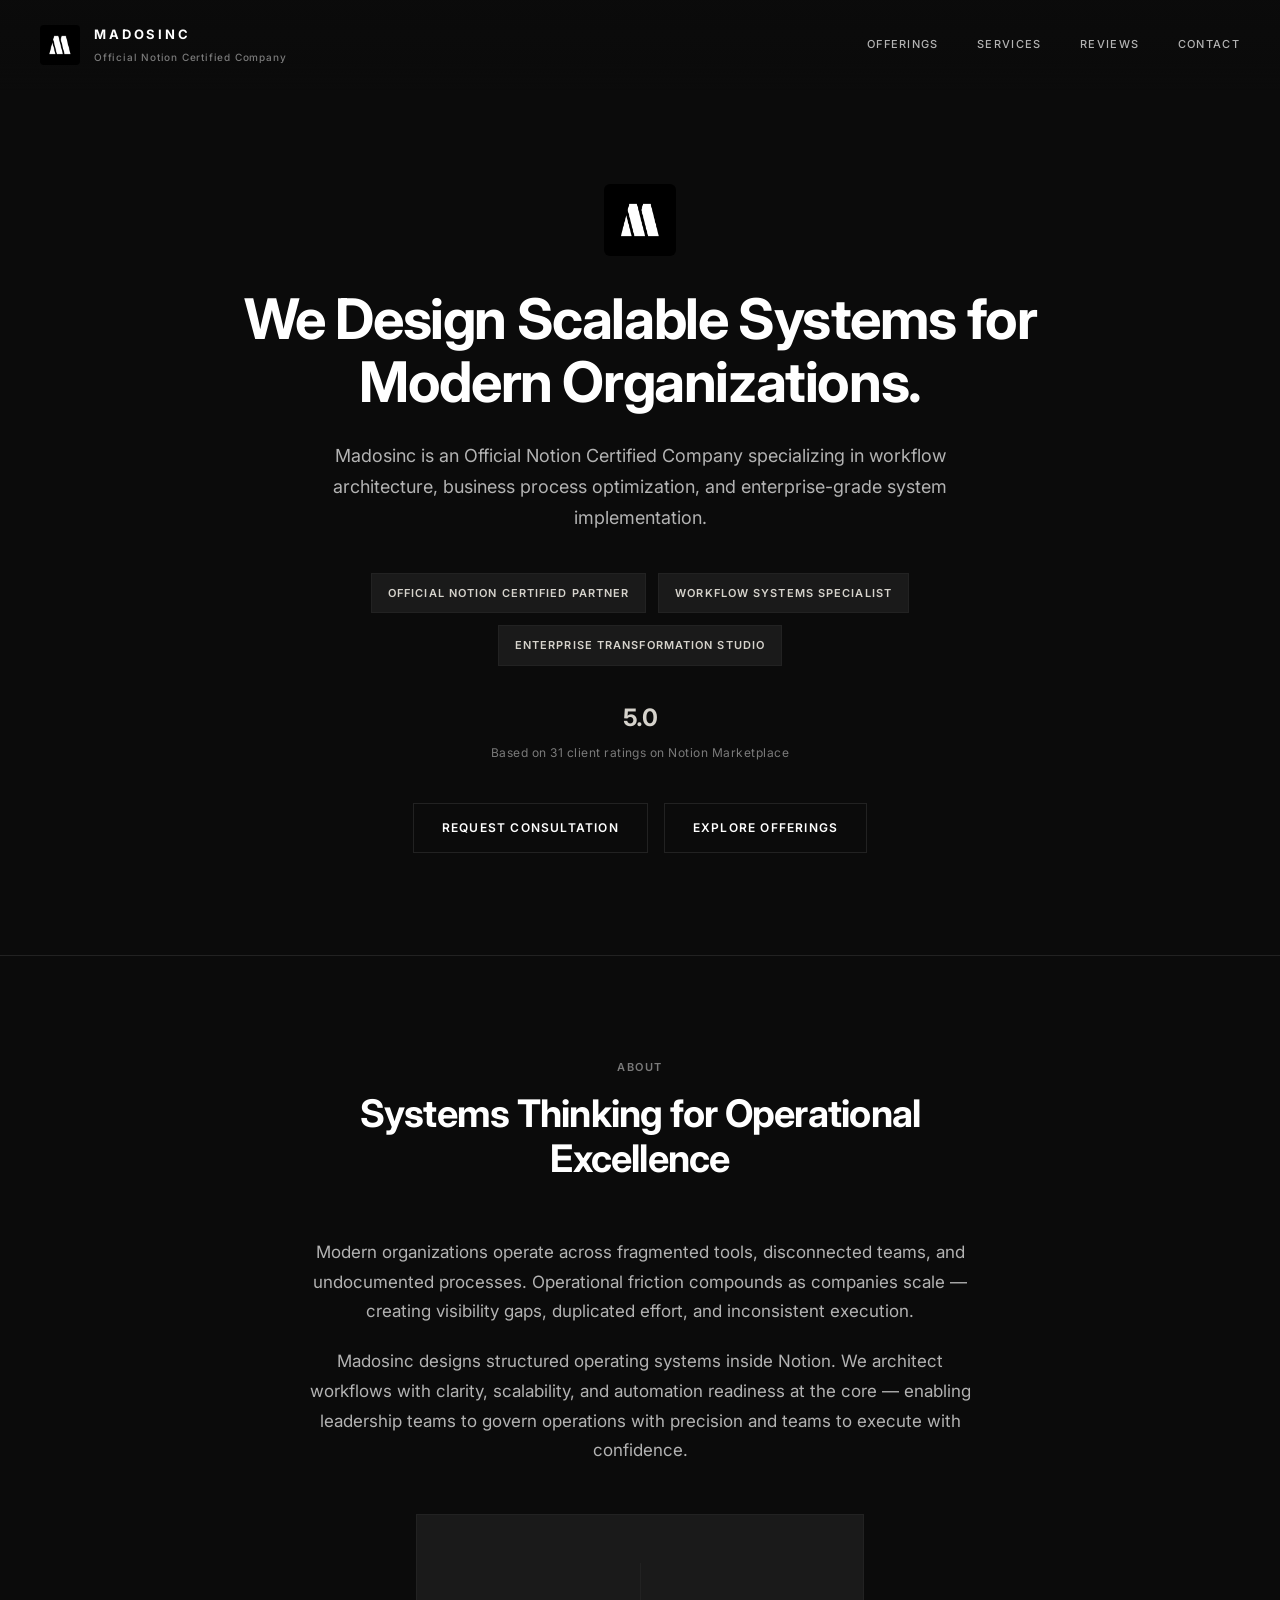
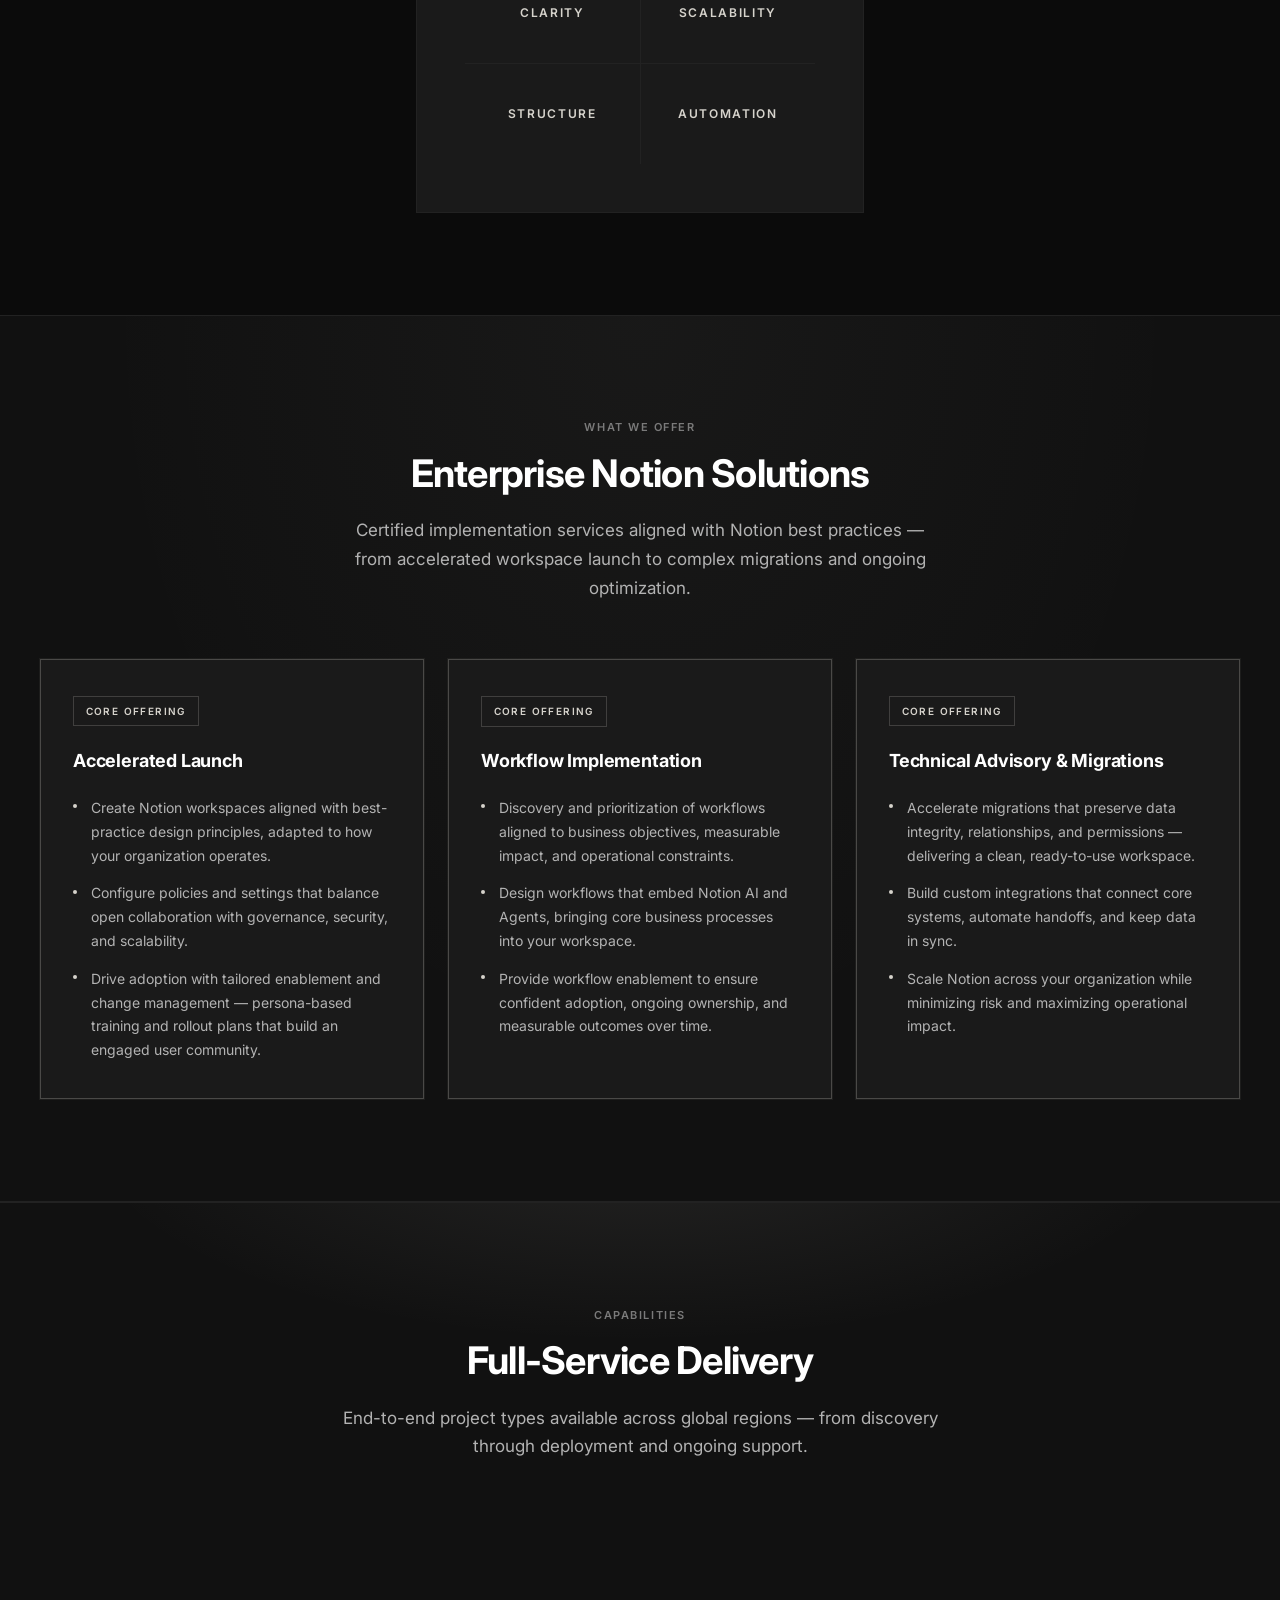
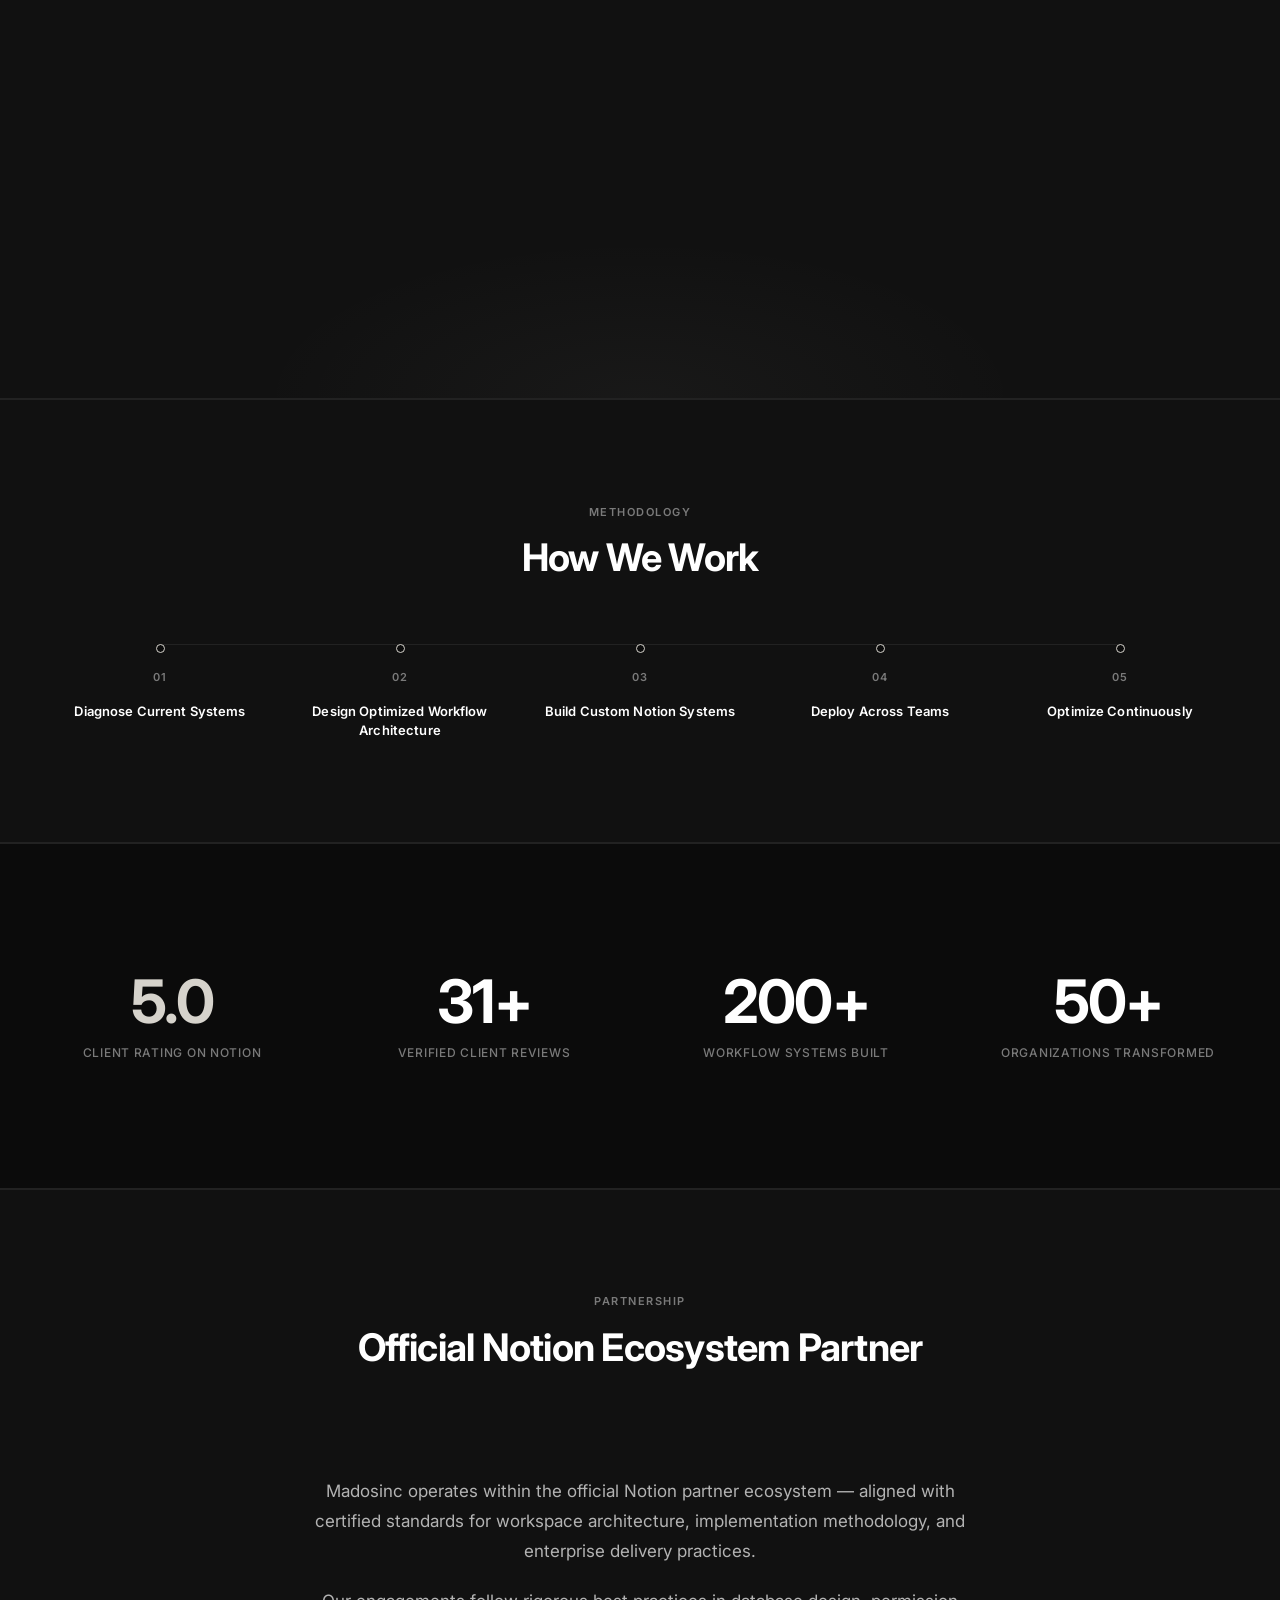
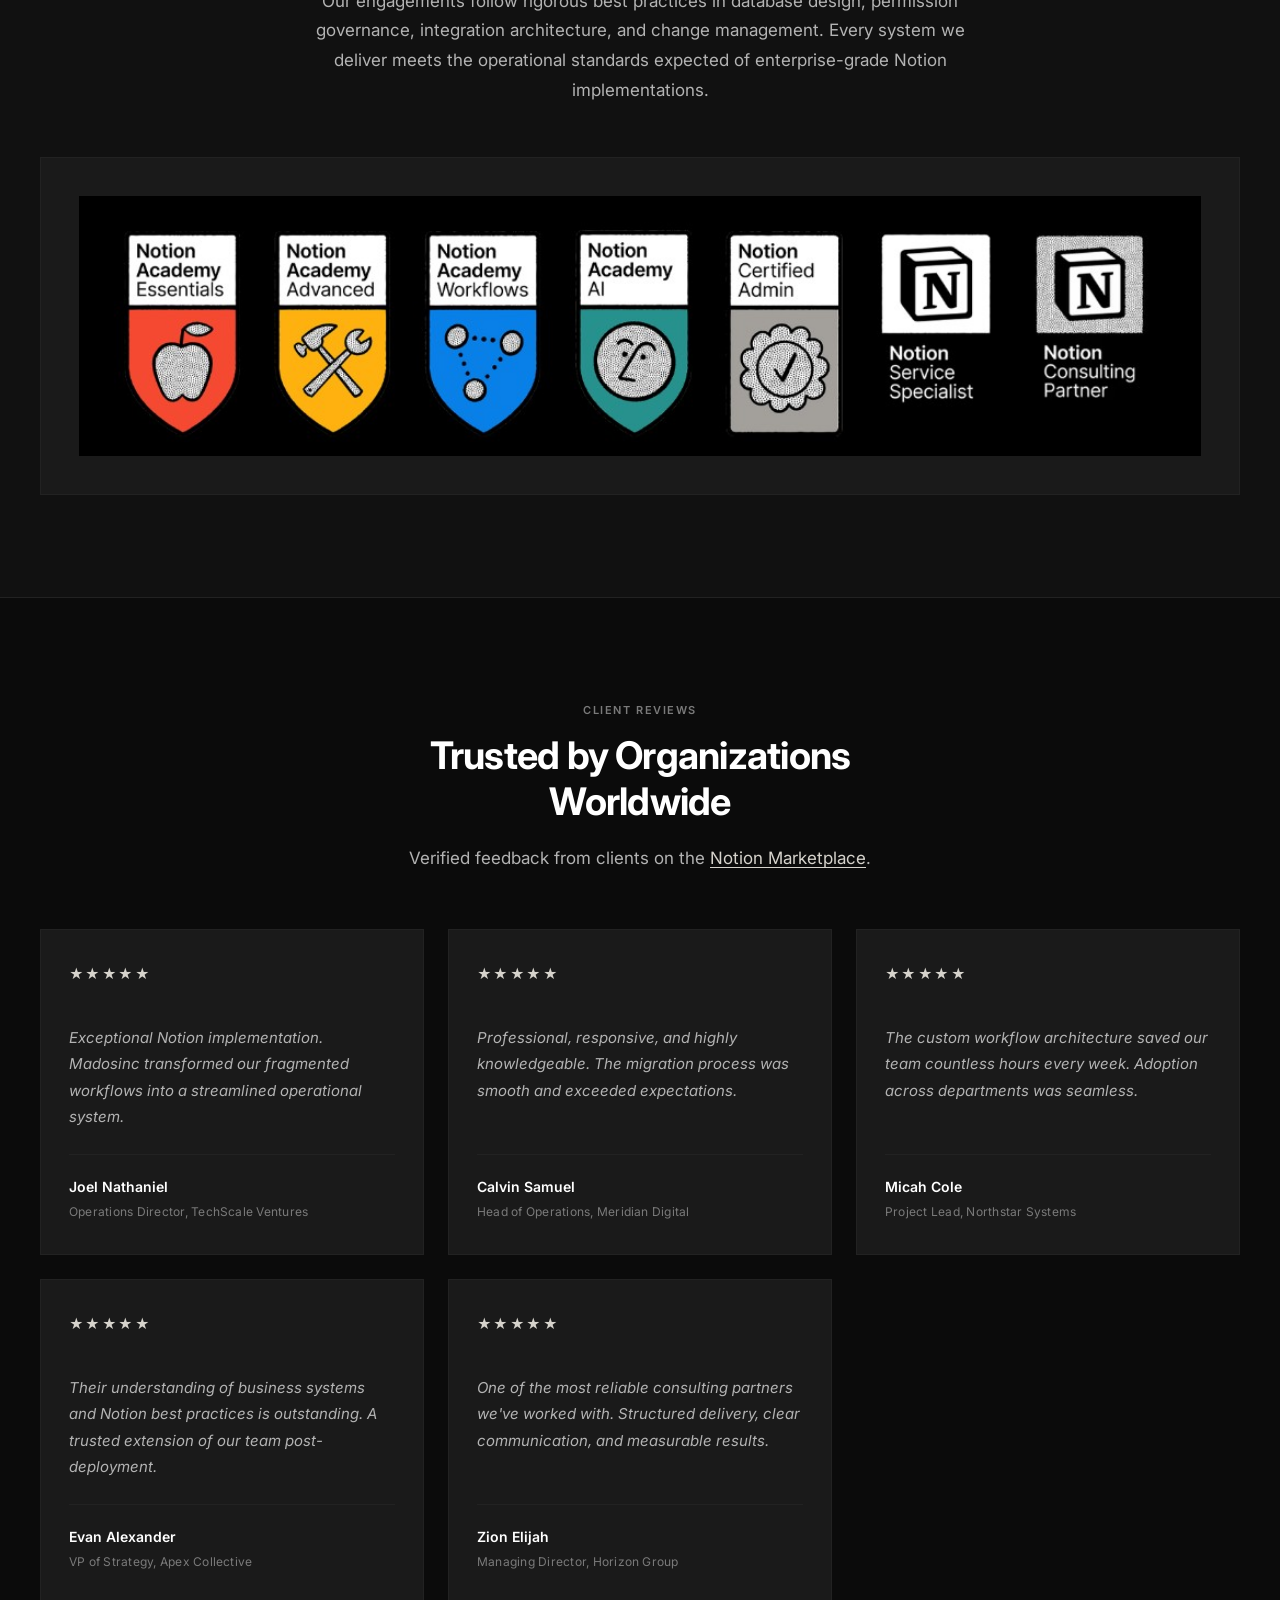
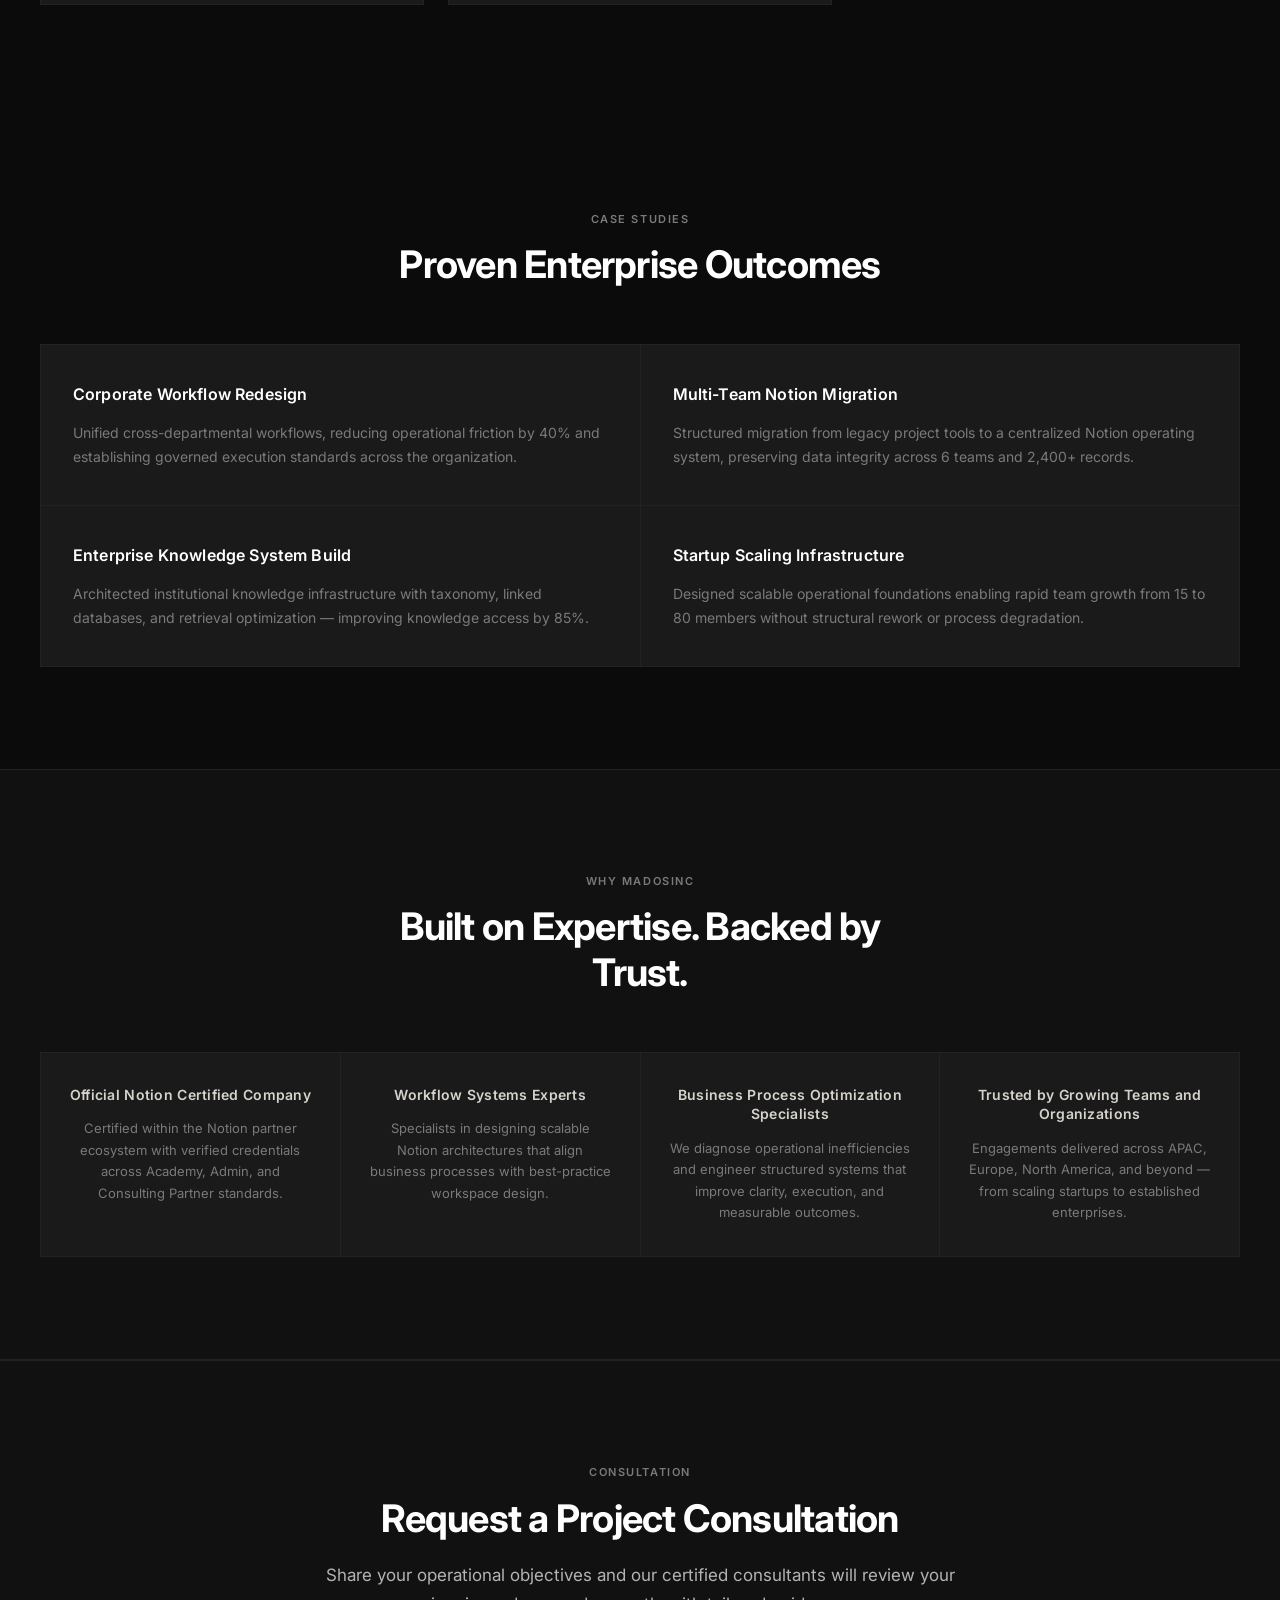
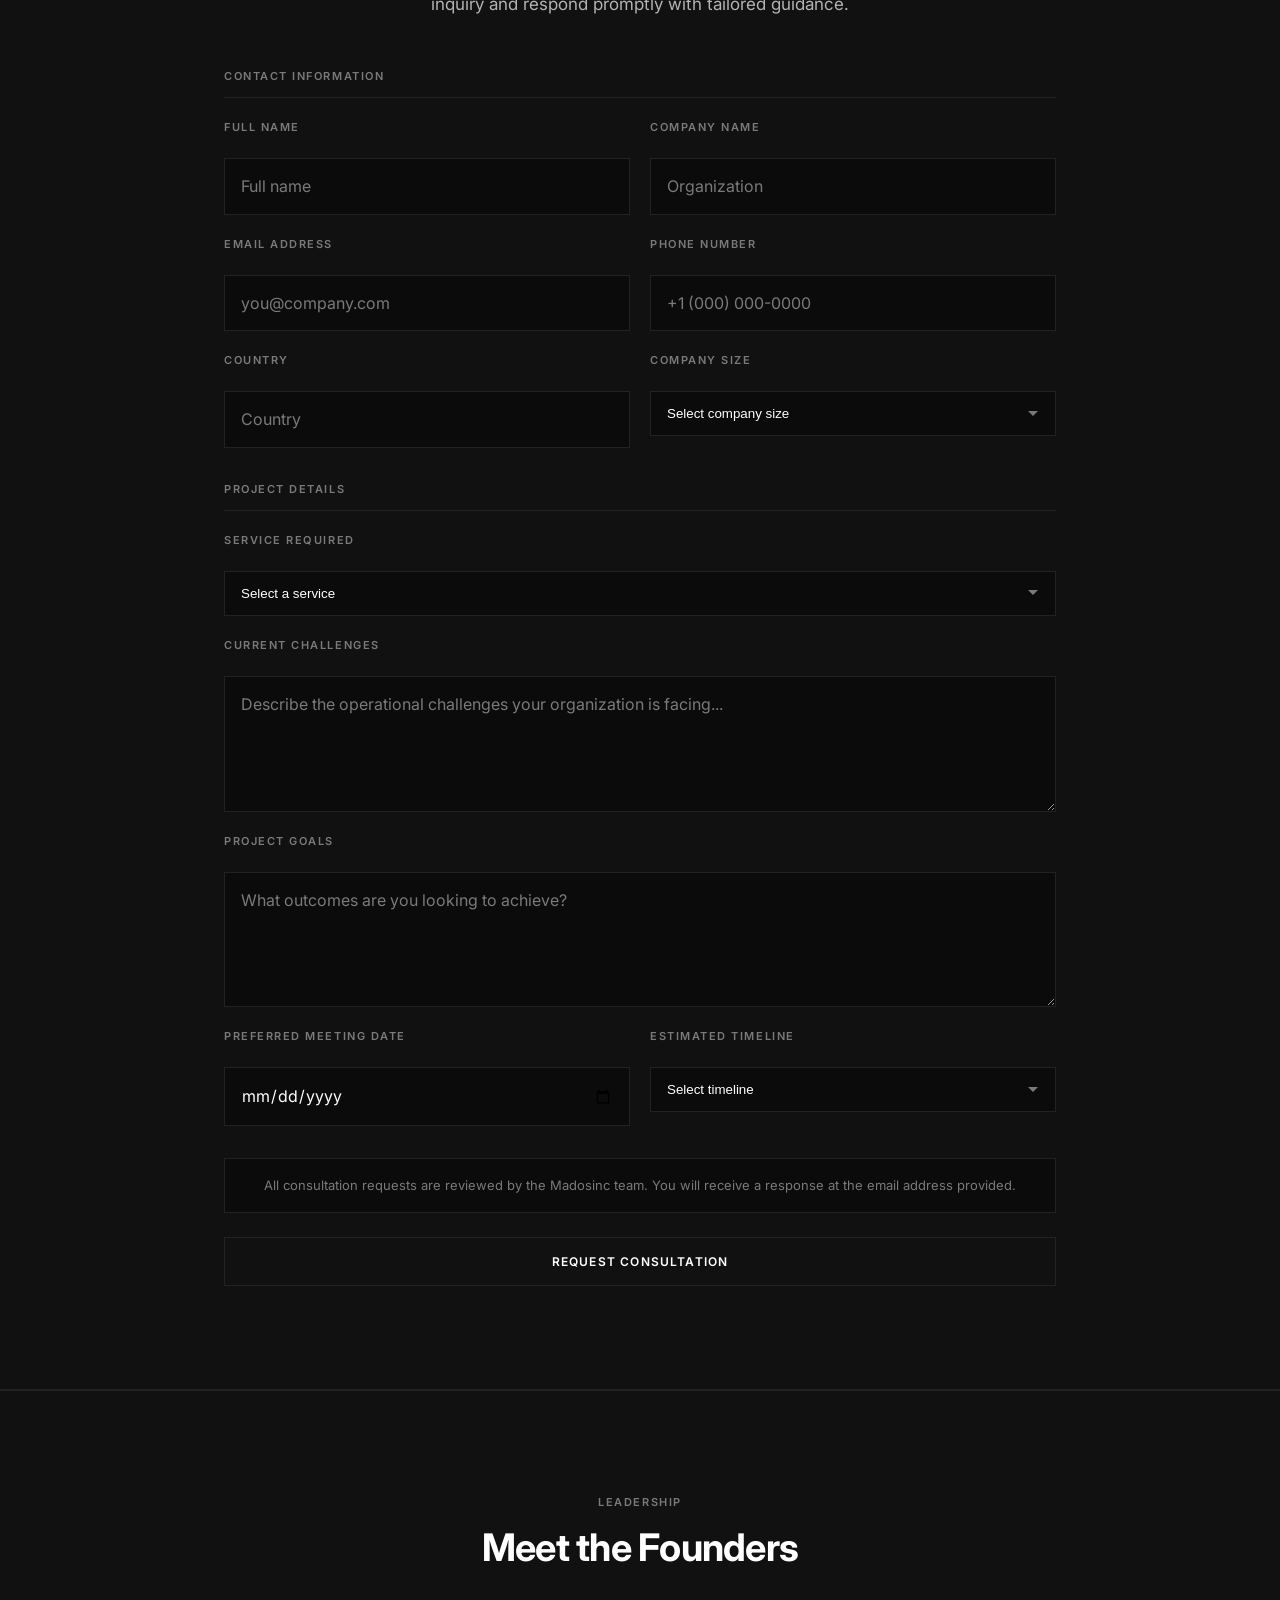
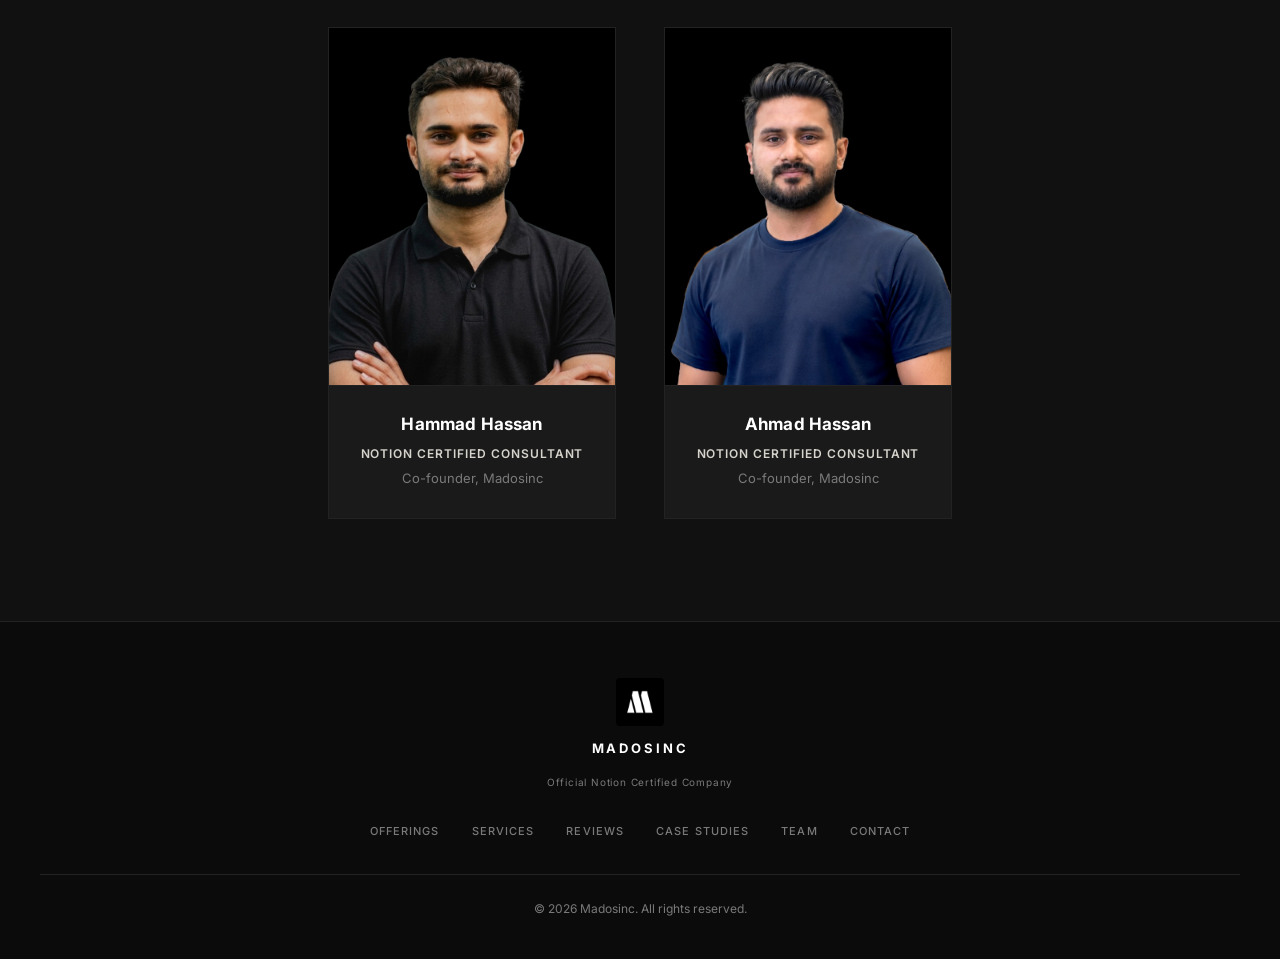
==== commit 9f4db3f1: "Yes" ====
--- a/index.html
+++ b/index.html
@@ -145,57 +145,59 @@
       </div>
     </section>
 
-    <section class="section" id="services" aria-labelledby="services-heading">
-      <div class="container">
-        <header class="section__header section__header--center fade-in">
+    <section class="section section--layer section--shine services-section" id="services" aria-labelledby="services-heading">
+      <div class="container services">
+        <header class="services__header section__header section__header--center fade-in">
           <p class="label">Capabilities</p>
           <h2 id="services-heading">Full-Service Delivery</h2>
           <p class="section__intro">
             End-to-end project types available across global regions — from discovery through deployment and ongoing support.
           </p>
         </header>
-        <ul class="services-grid">
-          <li class="service-card service-card--highlight fade-in">
-            <h3>Workflow Discovery</h3>
-            <p>Analyze existing business processes and identify inefficiencies.</p>
-          </li>
-          <li class="service-card service-card--highlight fade-in">
-            <h3>Workflow Implementation</h3>
-            <p>Build structured, scalable Notion-based systems.</p>
-          </li>
-          <li class="service-card service-card--highlight fade-in">
-            <h3>Solution Implementation</h3>
-            <p>Deploy complete operational systems across teams.</p>
-          </li>
-          <li class="service-card fade-in">
-            <h3>Integration Systems</h3>
-            <p>Connect tools, databases, and workflows seamlessly.</p>
-          </li>
-          <li class="service-card fade-in">
-            <h3>Migration Services</h3>
-            <p>Move teams from legacy tools to Notion ecosystems.</p>
-          </li>
-          <li class="service-card fade-in">
-            <h3>Change Management</h3>
-            <p>Ensure smooth adoption of new systems across organizations.</p>
-          </li>
-          <li class="service-card fade-in">
-            <h3>Custom Training</h3>
-            <p>Train teams on Notion workflows and productivity systems.</p>
-          </li>
-          <li class="service-card fade-in">
-            <h3>Ongoing Support</h3>
-            <p>Continuous system optimization and improvements.</p>
-          </li>
-          <li class="service-card fade-in">
-            <h3>Project Management Systems</h3>
-            <p>Design structured project execution frameworks.</p>
-          </li>
-          <li class="service-card fade-in">
-            <h3>Custom Templates</h3>
-            <p>Enterprise-ready Notion templates tailored to operations.</p>
-          </li>
-        </ul>
+        <div class="services-showcase fade-in">
+          <ul class="services-grid">
+            <li class="service-card fade-in">
+              <h3>Workflow Discovery</h3>
+              <p>Analyze existing business processes and identify inefficiencies.</p>
+            </li>
+            <li class="service-card fade-in">
+              <h3>Workflow Implementation</h3>
+              <p>Build structured, scalable Notion-based systems.</p>
+            </li>
+            <li class="service-card fade-in">
+              <h3>Solution Implementation</h3>
+              <p>Deploy complete operational systems across teams.</p>
+            </li>
+            <li class="service-card fade-in">
+              <h3>Integration Systems</h3>
+              <p>Connect tools, databases, and workflows seamlessly.</p>
+            </li>
+            <li class="service-card fade-in">
+              <h3>Migration Services</h3>
+              <p>Move teams from legacy tools to Notion ecosystems.</p>
+            </li>
+            <li class="service-card fade-in">
+              <h3>Change Management</h3>
+              <p>Ensure smooth adoption of new systems across organizations.</p>
+            </li>
+            <li class="service-card fade-in">
+              <h3>Custom Training</h3>
+              <p>Train teams on Notion workflows and productivity systems.</p>
+            </li>
+            <li class="service-card fade-in">
+              <h3>Ongoing Support</h3>
+              <p>Continuous system optimization and improvements.</p>
+            </li>
+            <li class="service-card fade-in">
+              <h3>Project Management Systems</h3>
+              <p>Design structured project execution frameworks.</p>
+            </li>
+            <li class="service-card fade-in">
+              <h3>Custom Templates</h3>
+              <p>Enterprise-ready Notion templates tailored to operations.</p>
+            </li>
+          </ul>
+        </div>
       </div>
     </section>
 
--- a/css/styles.css
+++ b/css/styles.css
@@ -153,6 +153,11 @@
   .fade-in {
     opacity: 1;
     transform: none;
+    animation: none;
+  }
+
+  .section--shine::after,
+  .services-showcase {
     animation: none;
   }
 }
@@ -451,6 +456,65 @@
   pointer-events: none;
 }
 
+.section--shine {
+  position: relative;
+  overflow: hidden;
+  text-align: center;
+}
+
+.section--shine::before {
+  content: "";
+  position: absolute;
+  inset: 0;
+  background:
+    radial-gradient(ellipse 80% 50% at 50% -10%, rgba(214, 211, 204, 0.1) 0%, transparent 55%),
+    radial-gradient(ellipse 60% 40% at 50% 100%, rgba(214, 211, 204, 0.04) 0%, transparent 50%);
+  pointer-events: none;
+  z-index: 0;
+}
+
+.section--shine::after {
+  content: "";
+  position: absolute;
+  top: 0;
+  left: -100%;
+  width: 60%;
+  height: 100%;
+  background: linear-gradient(
+    105deg,
+    transparent 0%,
+    rgba(255, 255, 255, 0.02) 35%,
+    rgba(214, 211, 204, 0.07) 50%,
+    rgba(255, 255, 255, 0.02) 65%,
+    transparent 100%
+  );
+  animation: sectionShine 10s ease-in-out infinite;
+  pointer-events: none;
+  z-index: 0;
+}
+
+@keyframes sectionShine {
+  0%, 100% {
+    left: -100%;
+    opacity: 0;
+  }
+  10% {
+    opacity: 1;
+  }
+  50% {
+    left: 150%;
+    opacity: 1;
+  }
+  60%, 100% {
+    opacity: 0;
+  }
+}
+
+.section--shine > .container {
+  position: relative;
+  z-index: 1;
+}
+
 /* About
    -------------------------------------------------------------------------- */
 
@@ -586,50 +650,120 @@
   border-radius: 50%;
 }
 
-/* Services Grid
-   -------------------------------------------------------------------------- */
+/* Services — Highlighted Capabilities
+   -------------------------------------------------------------------------- */
+
+.services {
+  display: flex;
+  flex-direction: column;
+  align-items: center;
+}
+
+.services__header {
+  max-width: 40rem;
+  margin-inline: auto;
+  margin-bottom: 3.5rem;
+}
+
+.services-showcase {
+  position: relative;
+  width: 100%;
+  max-width: 68rem;
+  margin-inline: auto;
+  padding: 2px;
+  background: linear-gradient(
+    135deg,
+    rgba(214, 211, 204, 0.22) 0%,
+    rgba(214, 211, 204, 0.05) 35%,
+    rgba(255, 255, 255, 0.08) 50%,
+    rgba(214, 211, 204, 0.05) 65%,
+    rgba(214, 211, 204, 0.22) 100%
+  );
+  background-size: 200% 200%;
+  animation: borderShine 6s ease infinite;
+}
+
+@keyframes borderShine {
+  0%, 100% {
+    background-position: 0% 50%;
+  }
+  50% {
+    background-position: 100% 50%;
+  }
+}
+
+.services-showcase::before {
+  content: "";
+  position: absolute;
+  inset: 0;
+  background: linear-gradient(
+    180deg,
+    rgba(214, 211, 204, 0.06) 0%,
+    transparent 30%,
+    transparent 70%,
+    rgba(214, 211, 204, 0.04) 100%
+  );
+  pointer-events: none;
+  z-index: 1;
+}
 
 .services-grid {
+  position: relative;
+  z-index: 2;
   display: grid;
-  grid-template-columns: repeat(auto-fill, minmax(280px, 1fr));
+  grid-template-columns: repeat(5, 1fr);
   gap: 1px;
   background: var(--color-border);
-  border: 1px solid var(--color-border);
+  border: 1px solid rgba(214, 211, 204, 0.15);
+  margin: 0;
 }
 
 .service-card {
-  background: var(--color-surface);
-  padding: 2rem 1.75rem;
+  display: flex;
+  flex-direction: column;
+  align-items: center;
+  justify-content: center;
+  text-align: center;
+  background: linear-gradient(
+    180deg,
+    #1e1e1e 0%,
+    var(--color-surface) 100%
+  );
+  padding: 2rem 1.25rem;
+  min-height: 9.5rem;
   transition:
     background var(--transition-fast),
-    box-shadow var(--transition-fast);
+    box-shadow var(--transition-fast),
+    transform var(--transition-fast);
 }
 
 .service-card:hover {
-  background: #1e1e1e;
-  box-shadow: inset 0 0 0 1px rgba(255, 255, 255, 0.06);
-}
-
-.service-card--highlight {
-  border-top: 2px solid var(--color-accent);
-}
-
-.service-card--highlight h3 {
+  background: linear-gradient(
+    180deg,
+    #242424 0%,
+    #1c1c1c 100%
+  );
+  box-shadow:
+    inset 0 1px 0 rgba(214, 211, 204, 0.12),
+    0 0 20px rgba(214, 211, 204, 0.06);
+  transform: translateY(-2px);
+}
+
+.service-card h3 {
+  font-size: 0.875rem;
+  font-weight: 600;
+  letter-spacing: 0.04em;
   color: var(--color-accent);
-}
-
-.service-card h3 {
-  font-size: 0.9375rem;
-  font-weight: 600;
-  letter-spacing: 0.02em;
-  color: var(--color-text);
   margin-bottom: 0.75rem;
+  text-transform: uppercase;
 }
 
 .service-card p {
-  font-size: 0.875rem;
-  line-height: 1.65;
-  color: var(--color-text-muted);
+  font-size: 0.8125rem;
+  line-height: 1.6;
+  color: var(--color-text-muted);
+  max-width: 14rem;
+  margin-inline: auto;
 }
 
 /* Process Timeline
@@ -1211,6 +1345,10 @@
     grid-template-columns: 1fr;
     max-width: 32rem;
     margin-inline: auto;
+  }
+
+  .services-grid {
+    grid-template-columns: repeat(3, 1fr);
   }
 
   .process-timeline {
@@ -1349,6 +1487,12 @@
   }
 
   .services-grid {
+    grid-template-columns: repeat(2, 1fr);
+  }
+}
+
+@media (max-width: 400px) {
+  .services-grid {
     grid-template-columns: 1fr;
   }
 }
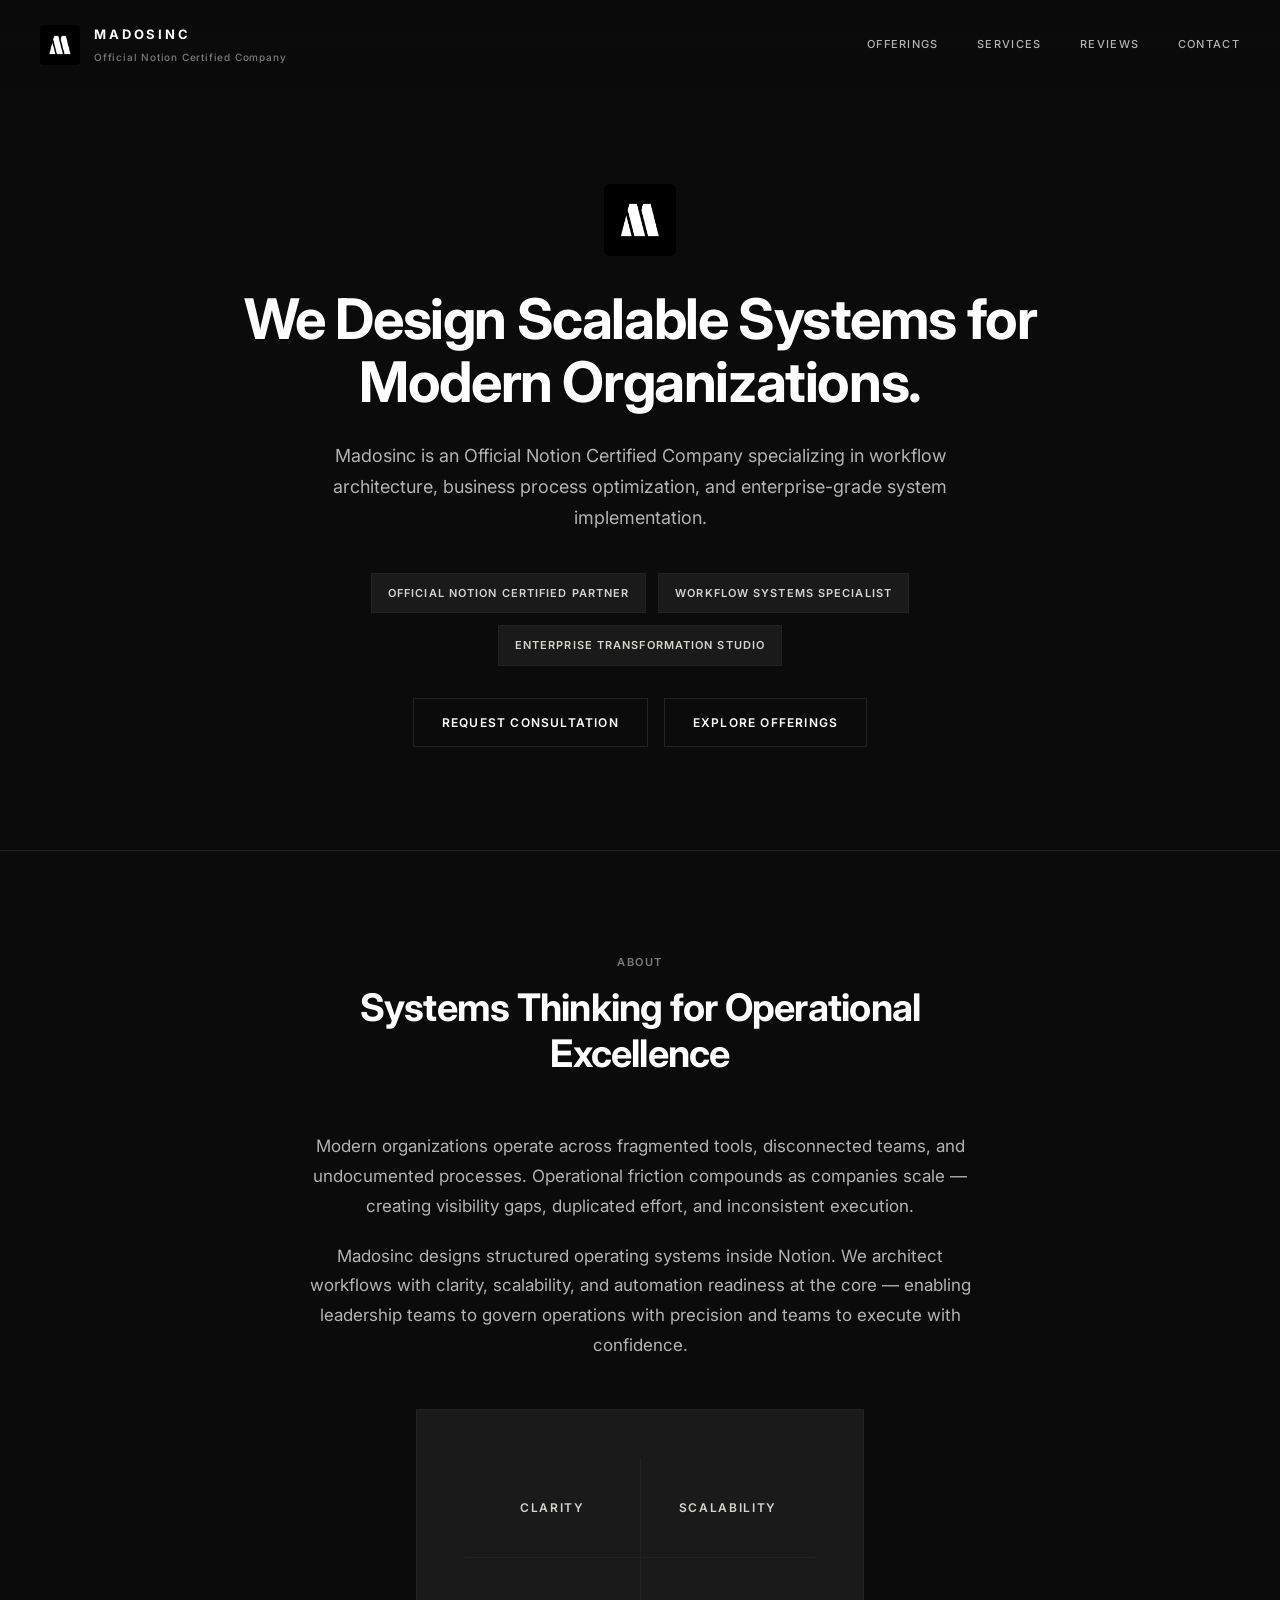
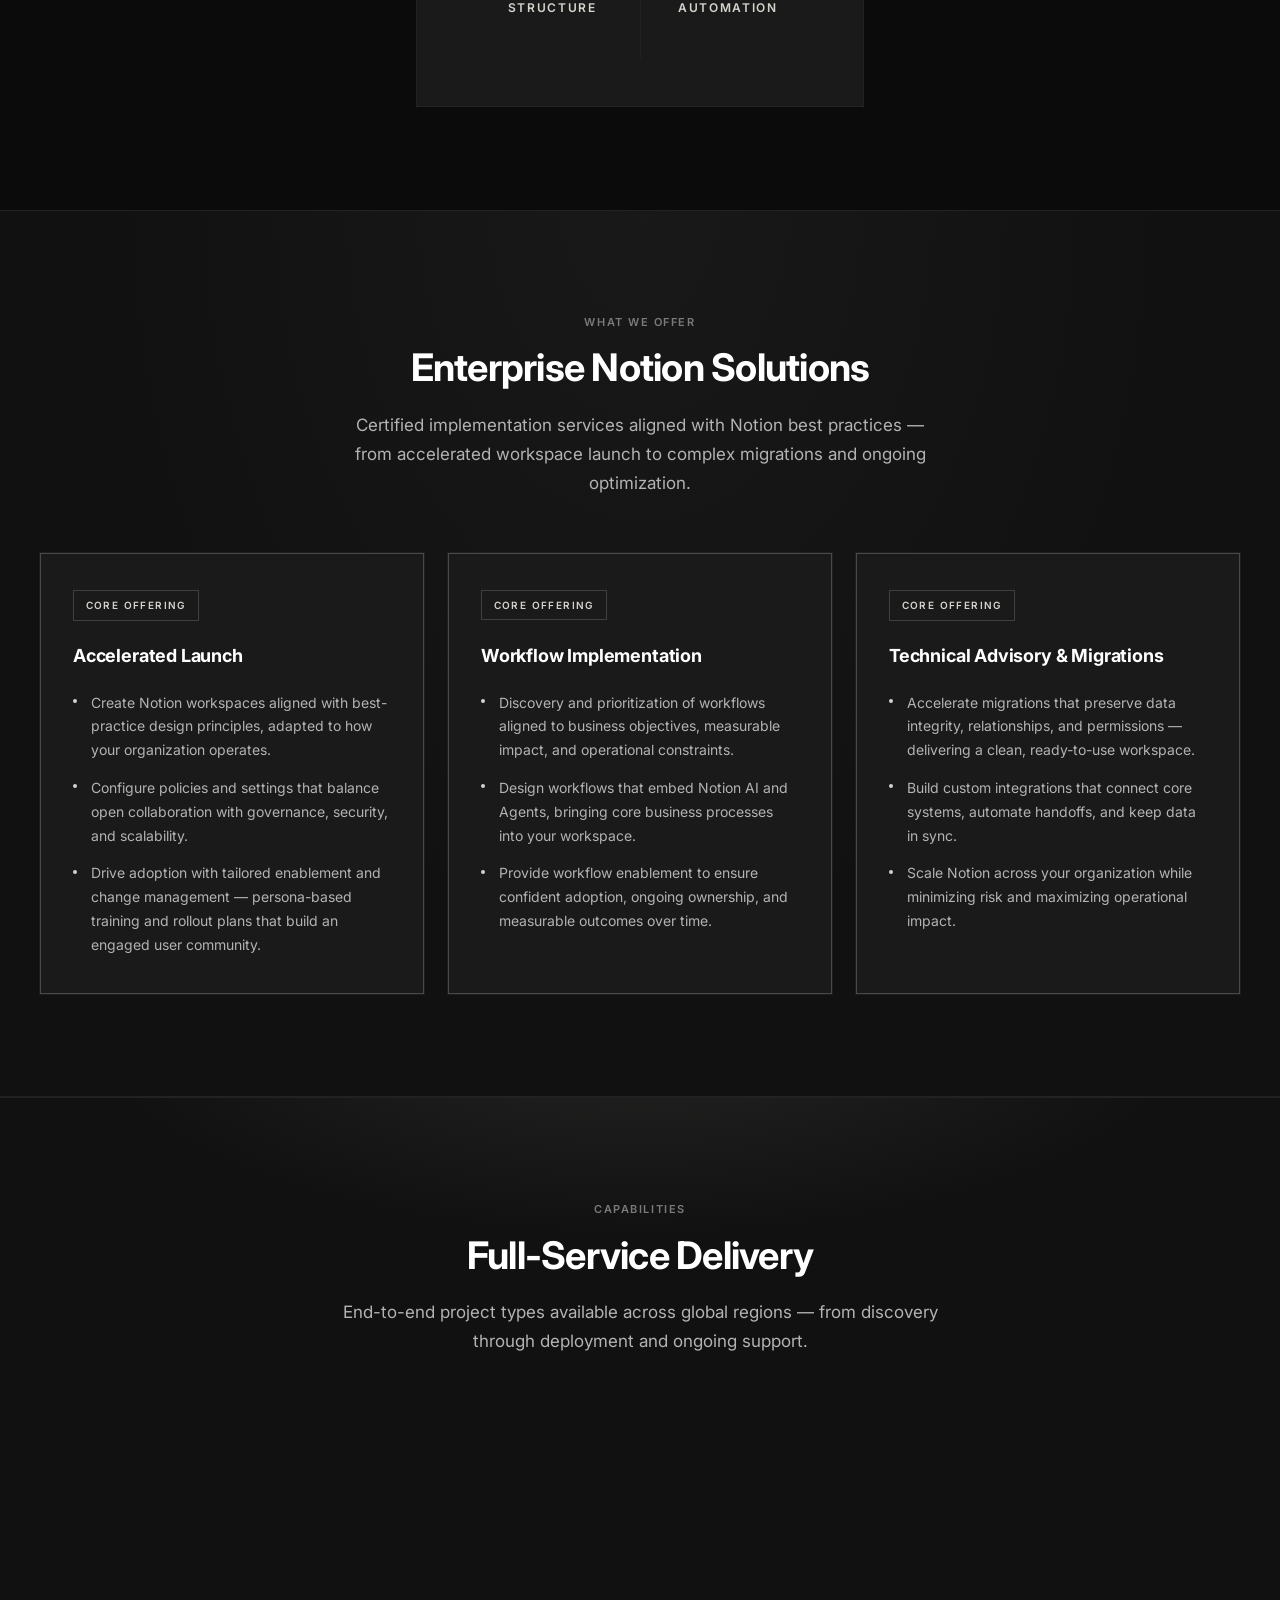
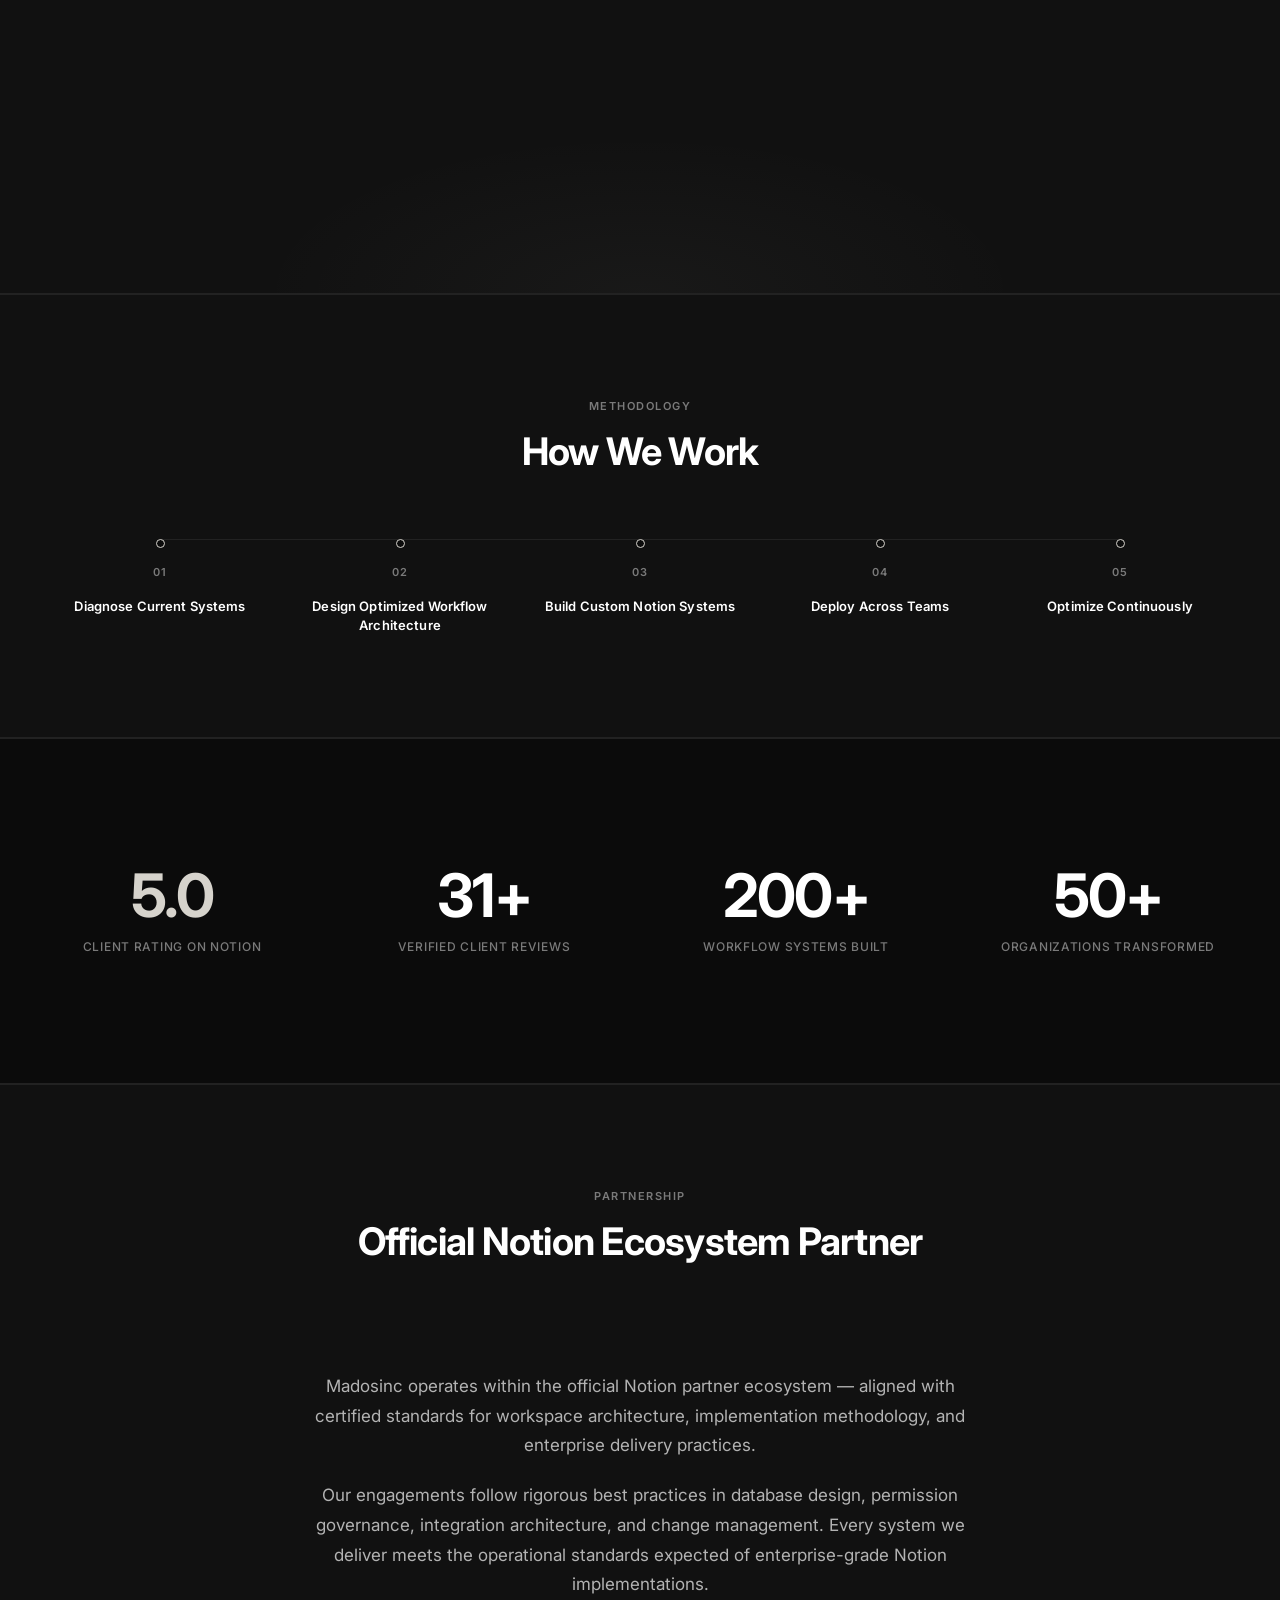
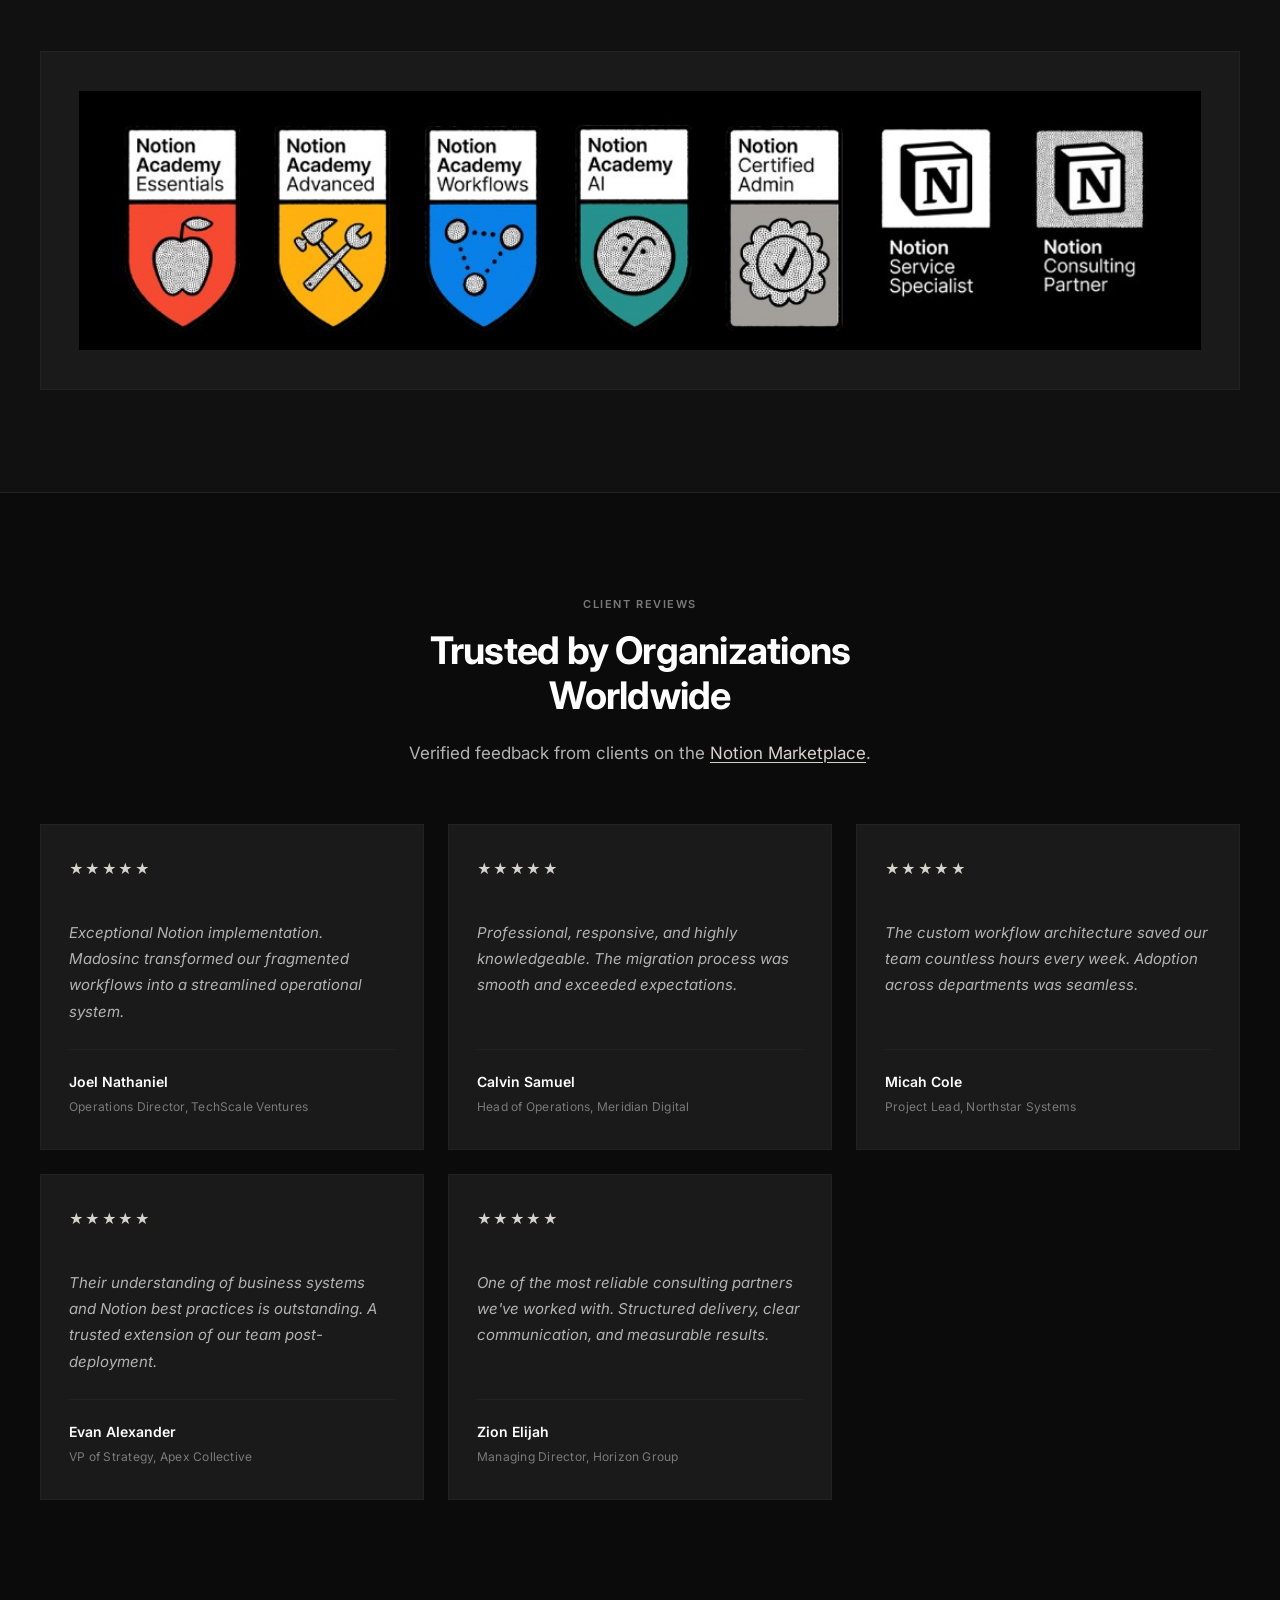
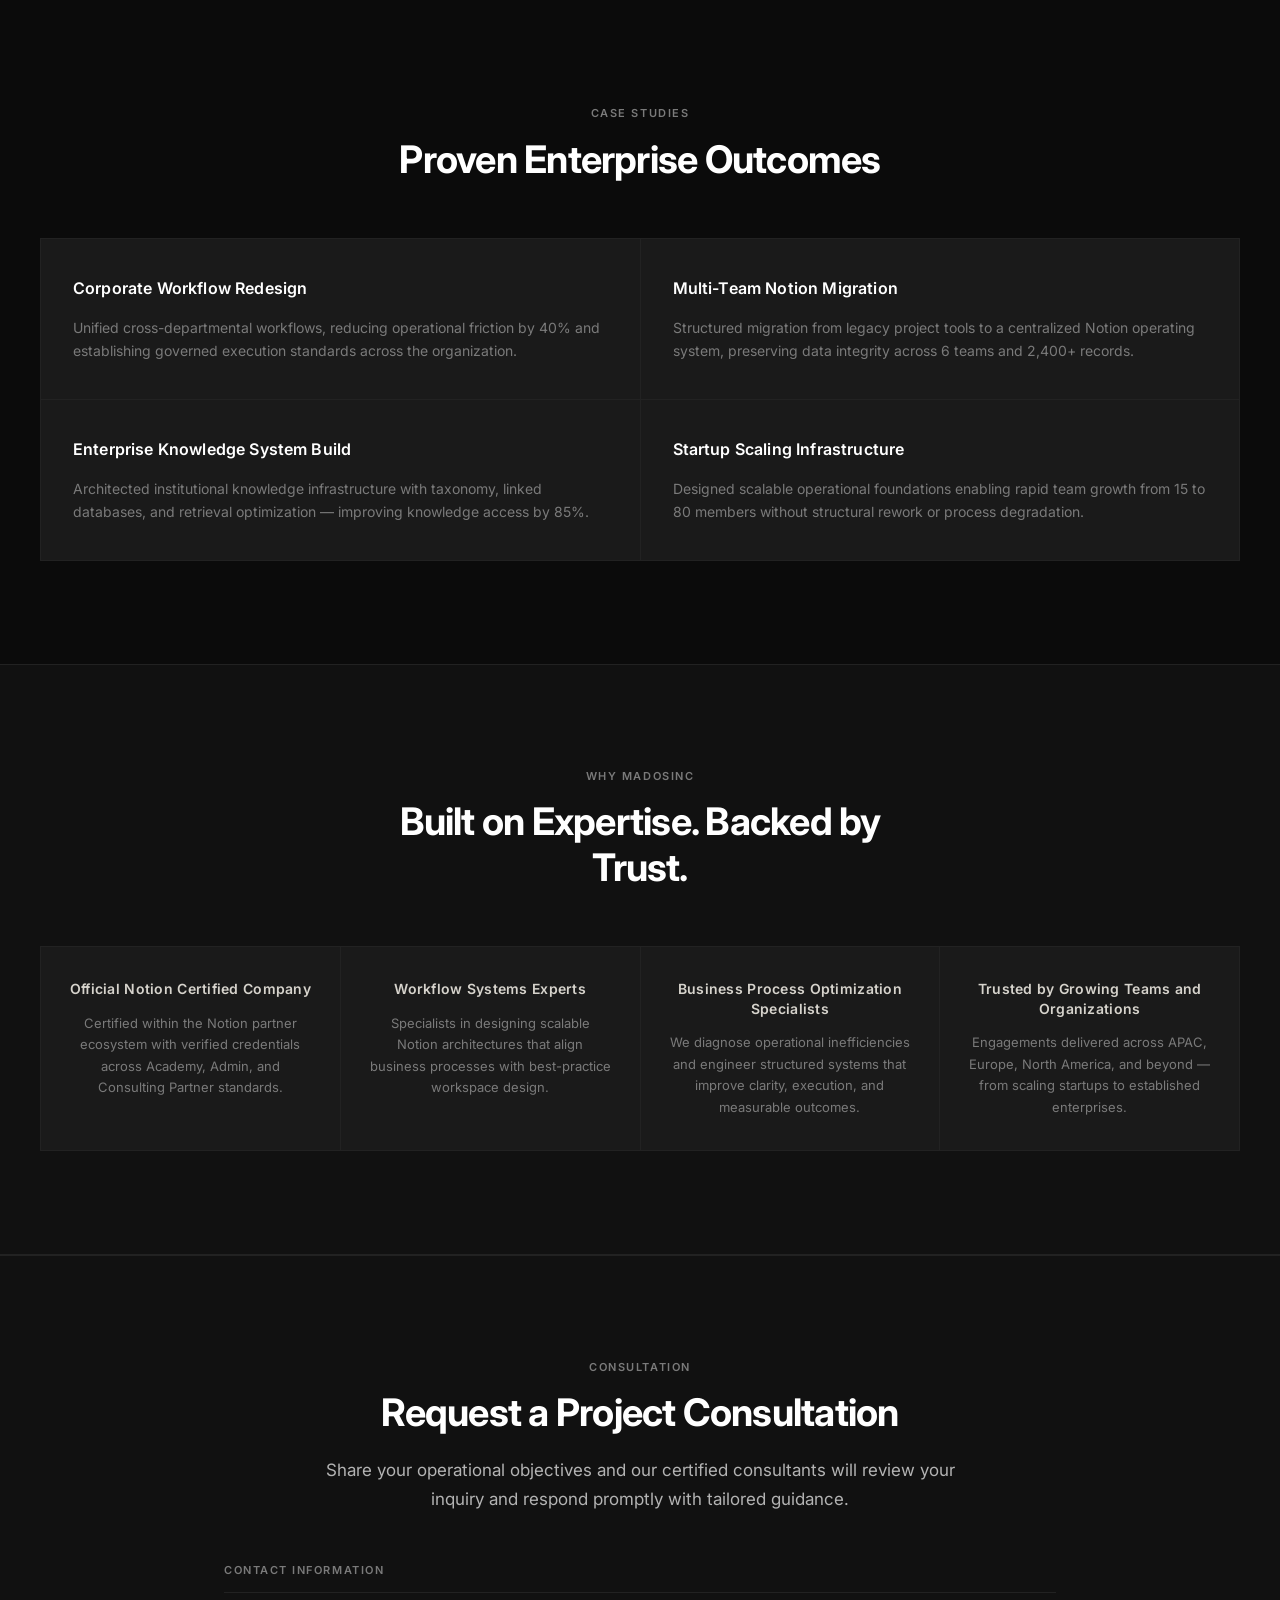
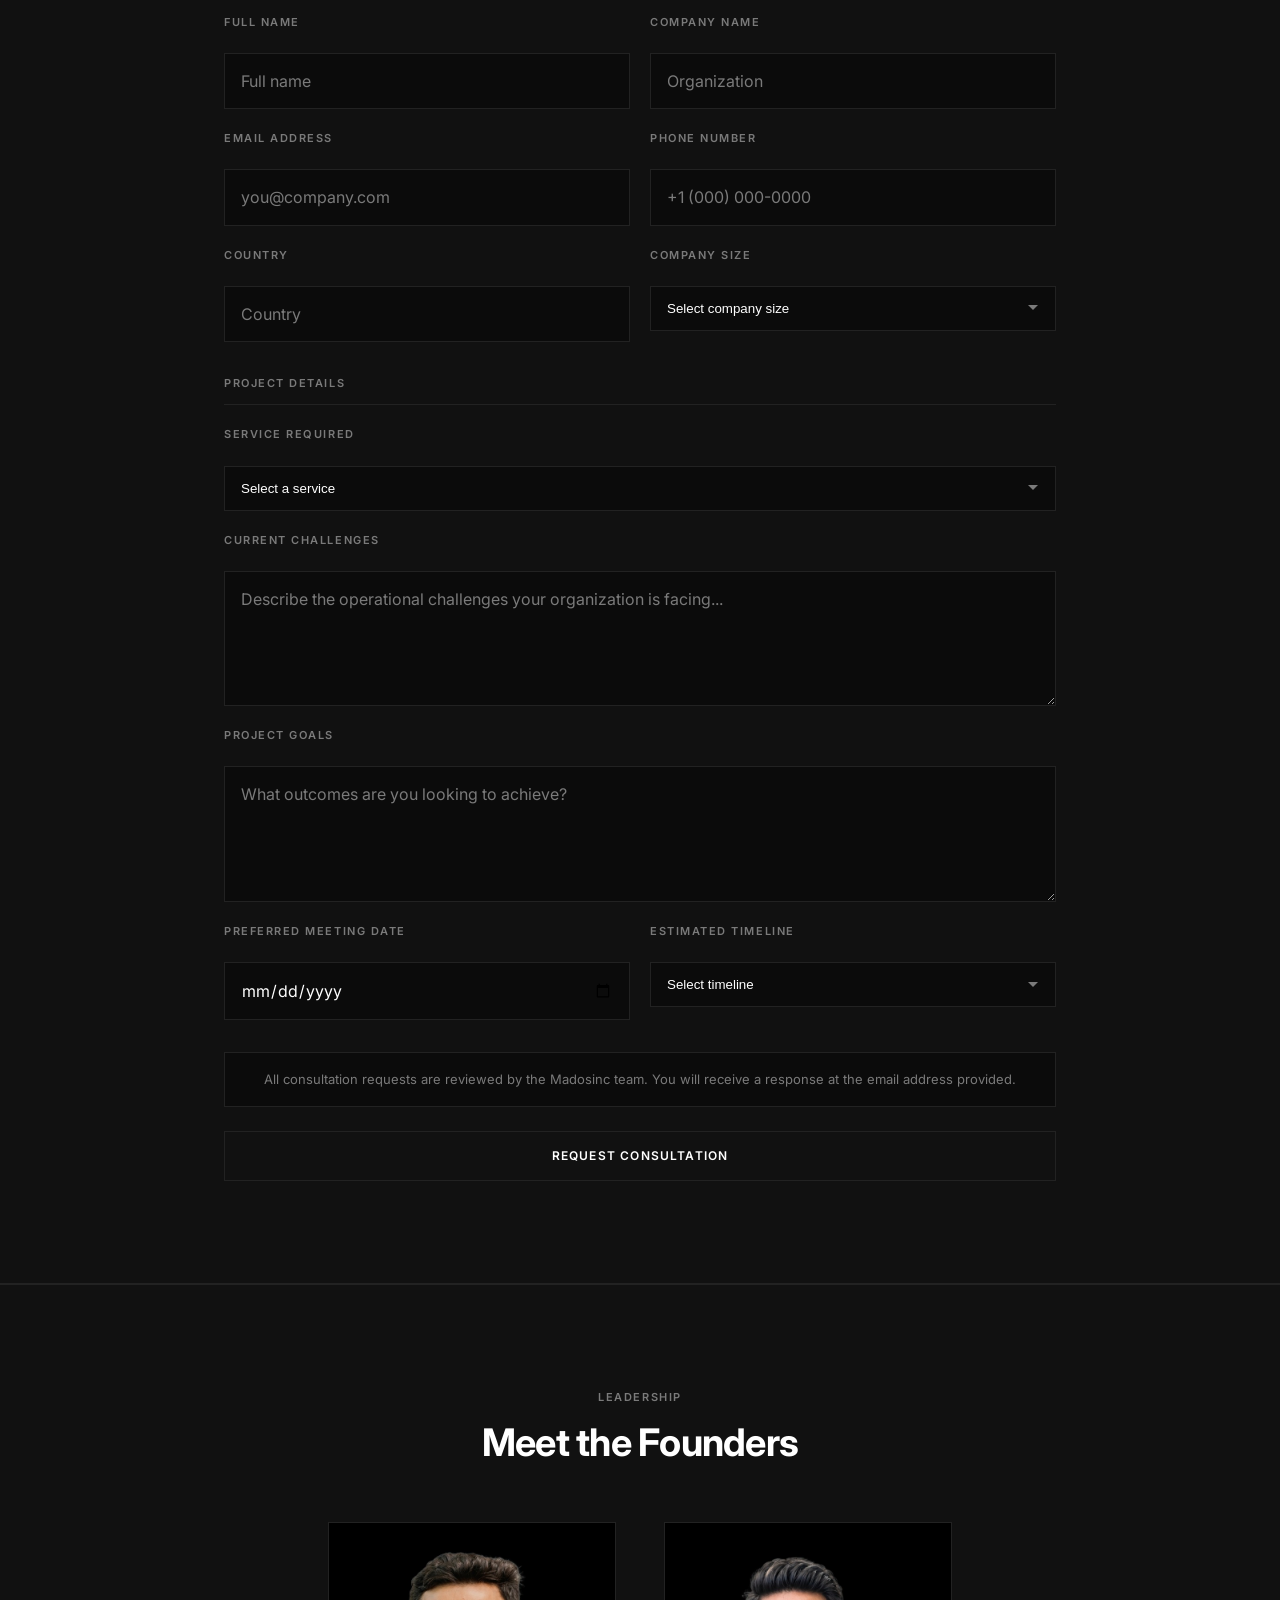
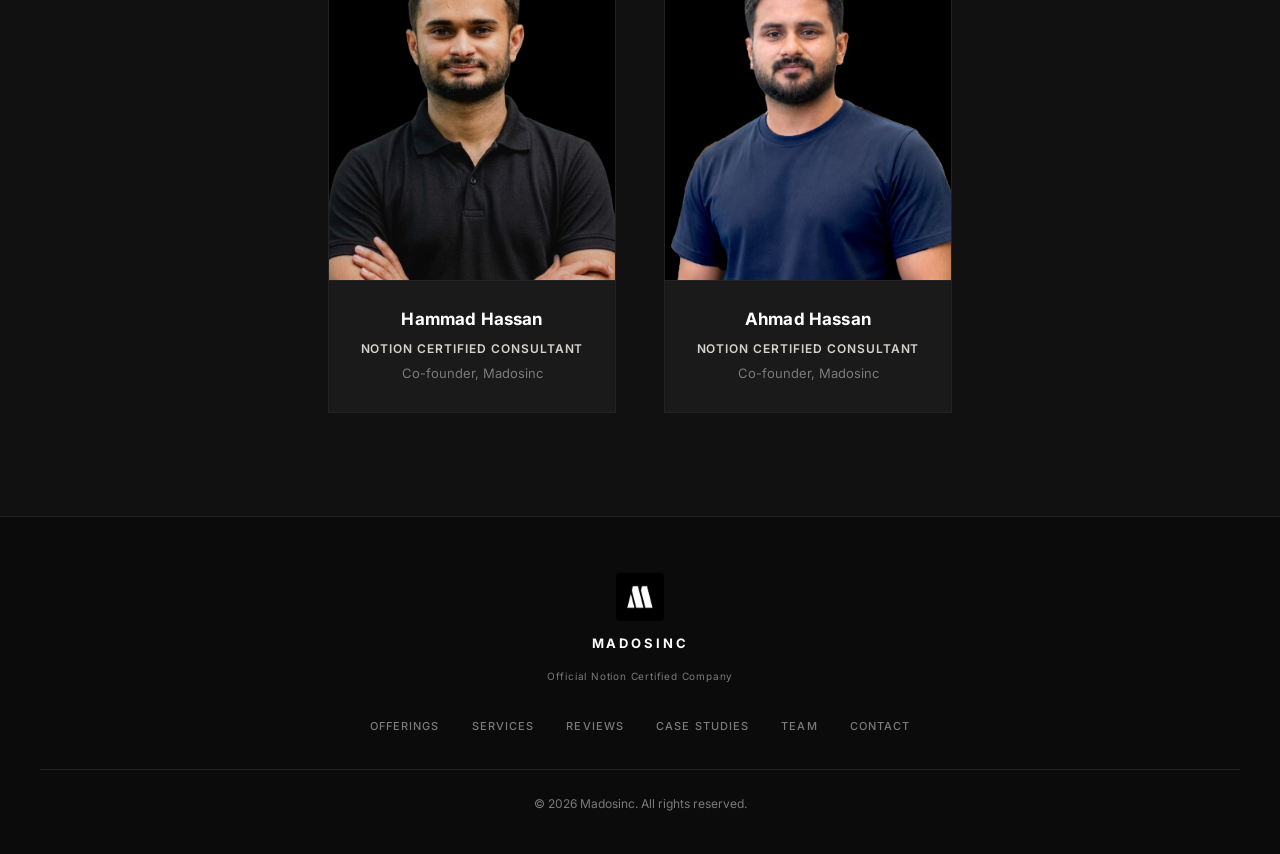
==== commit ebf4ee5d: "Ok" ====
--- a/index.html
+++ b/index.html
@@ -68,10 +68,6 @@
           <li>Workflow Systems Specialist</li>
           <li>Enterprise Transformation Studio</li>
         </ul>
-        <div class="hero__rating" aria-label="Client rating">
-          <span class="hero__rating-score">5.0</span>
-          <span class="hero__rating-text">Based on 31 client ratings on Notion Marketplace</span>
-        </div>
         <div class="hero__actions">
           <a class="btn btn--outline" href="#contact">Request Consultation</a>
           <a class="btn btn--outline" href="#offerings">Explore Offerings</a>
--- a/css/styles.css
+++ b/css/styles.css
@@ -316,27 +316,6 @@
   justify-content: center;
   gap: 0.75rem;
   margin-bottom: 2rem;
-}
-
-.hero__rating {
-  display: flex;
-  flex-direction: column;
-  align-items: center;
-  gap: 0.375rem;
-  margin-bottom: 2.5rem;
-}
-
-.hero__rating-score {
-  font-size: 1.5rem;
-  font-weight: 700;
-  letter-spacing: -0.02em;
-  color: var(--color-accent);
-}
-
-.hero__rating-text {
-  font-size: 0.75rem;
-  letter-spacing: 0.04em;
-  color: var(--color-text-muted);
 }
 
 .hero__badges li {
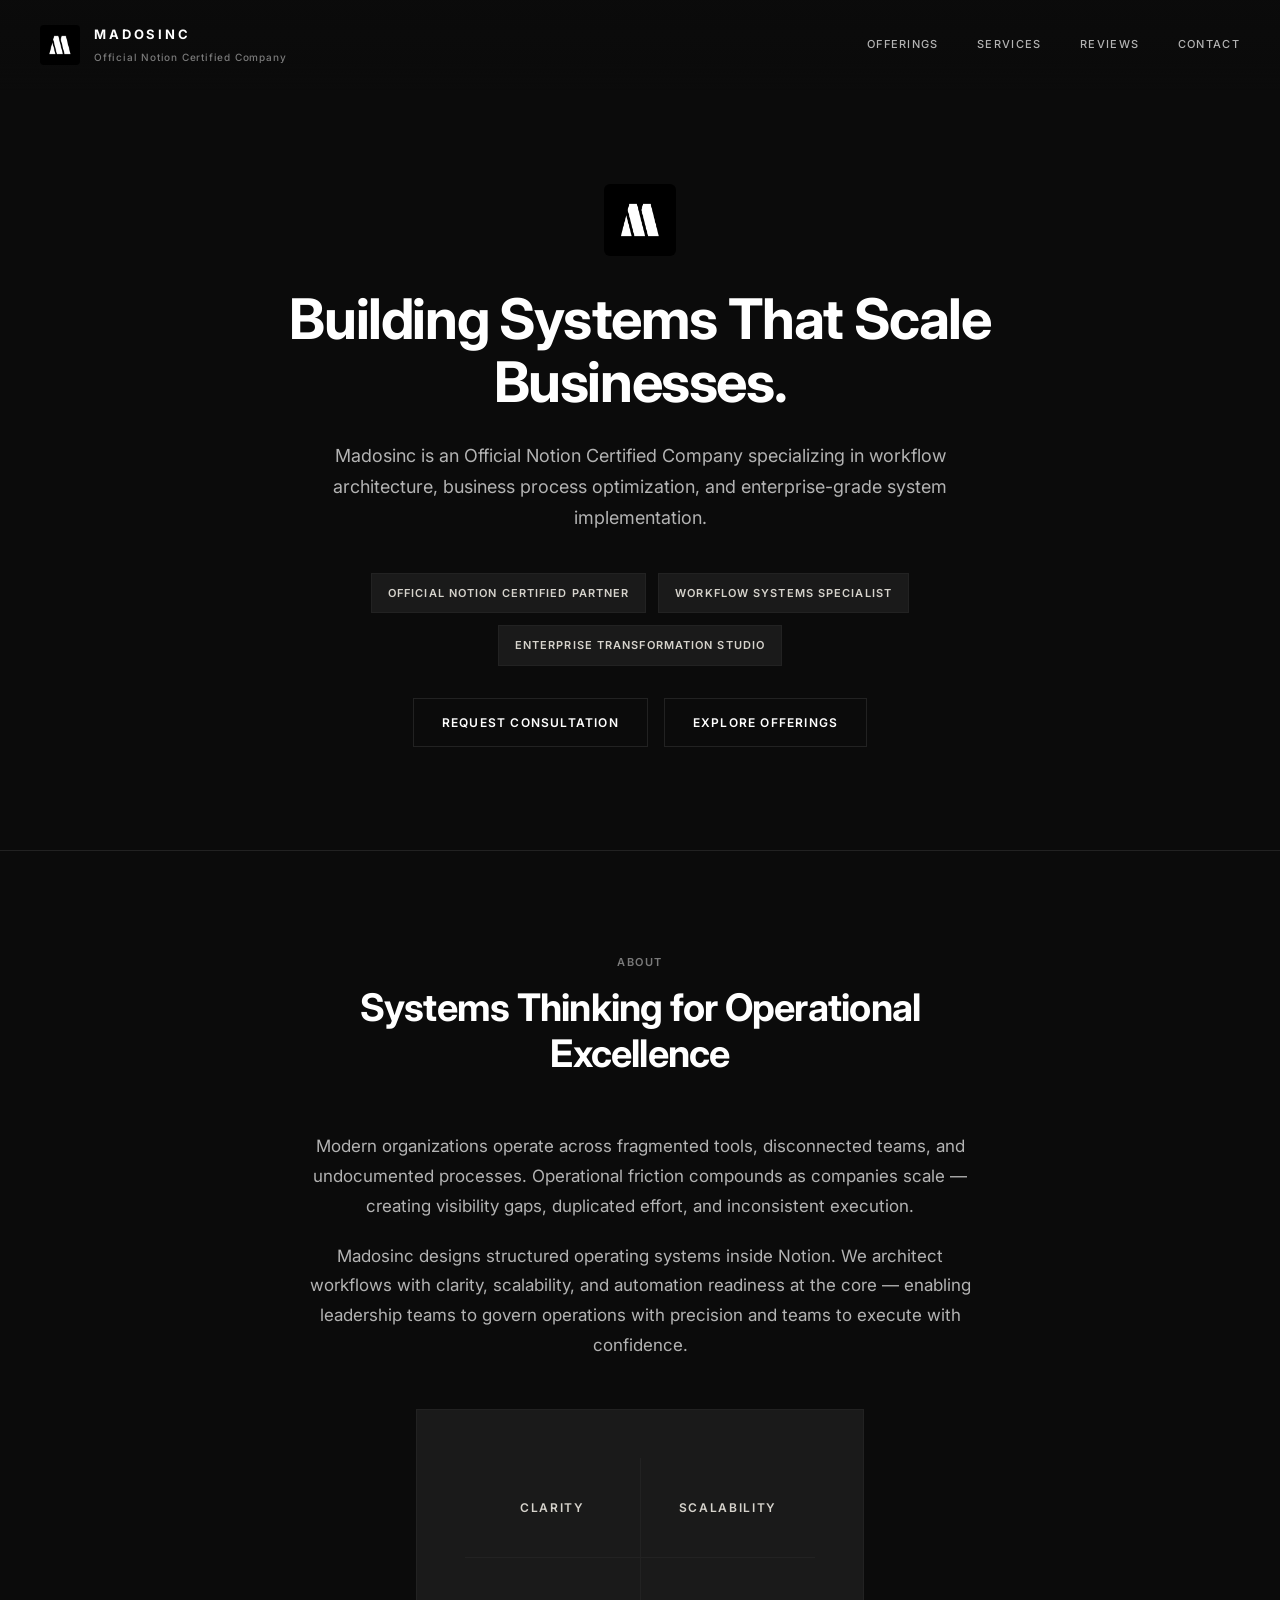
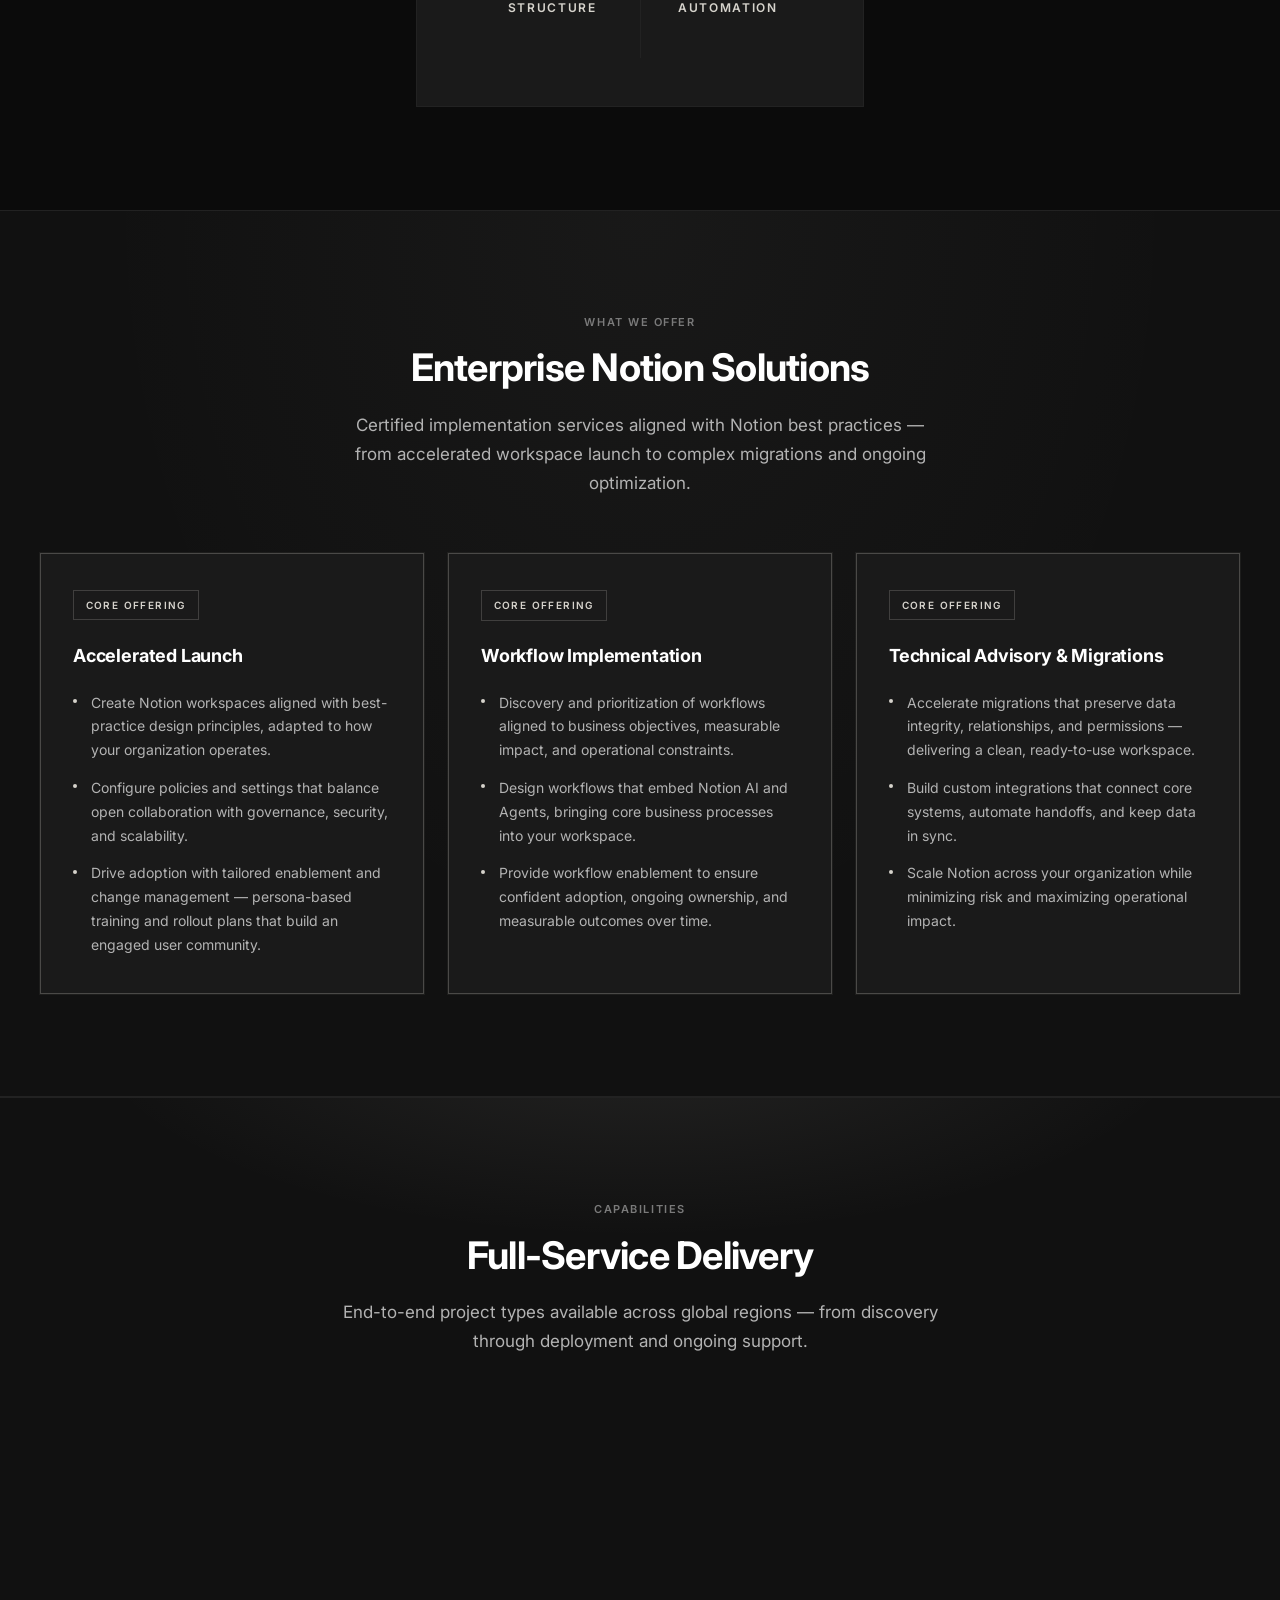
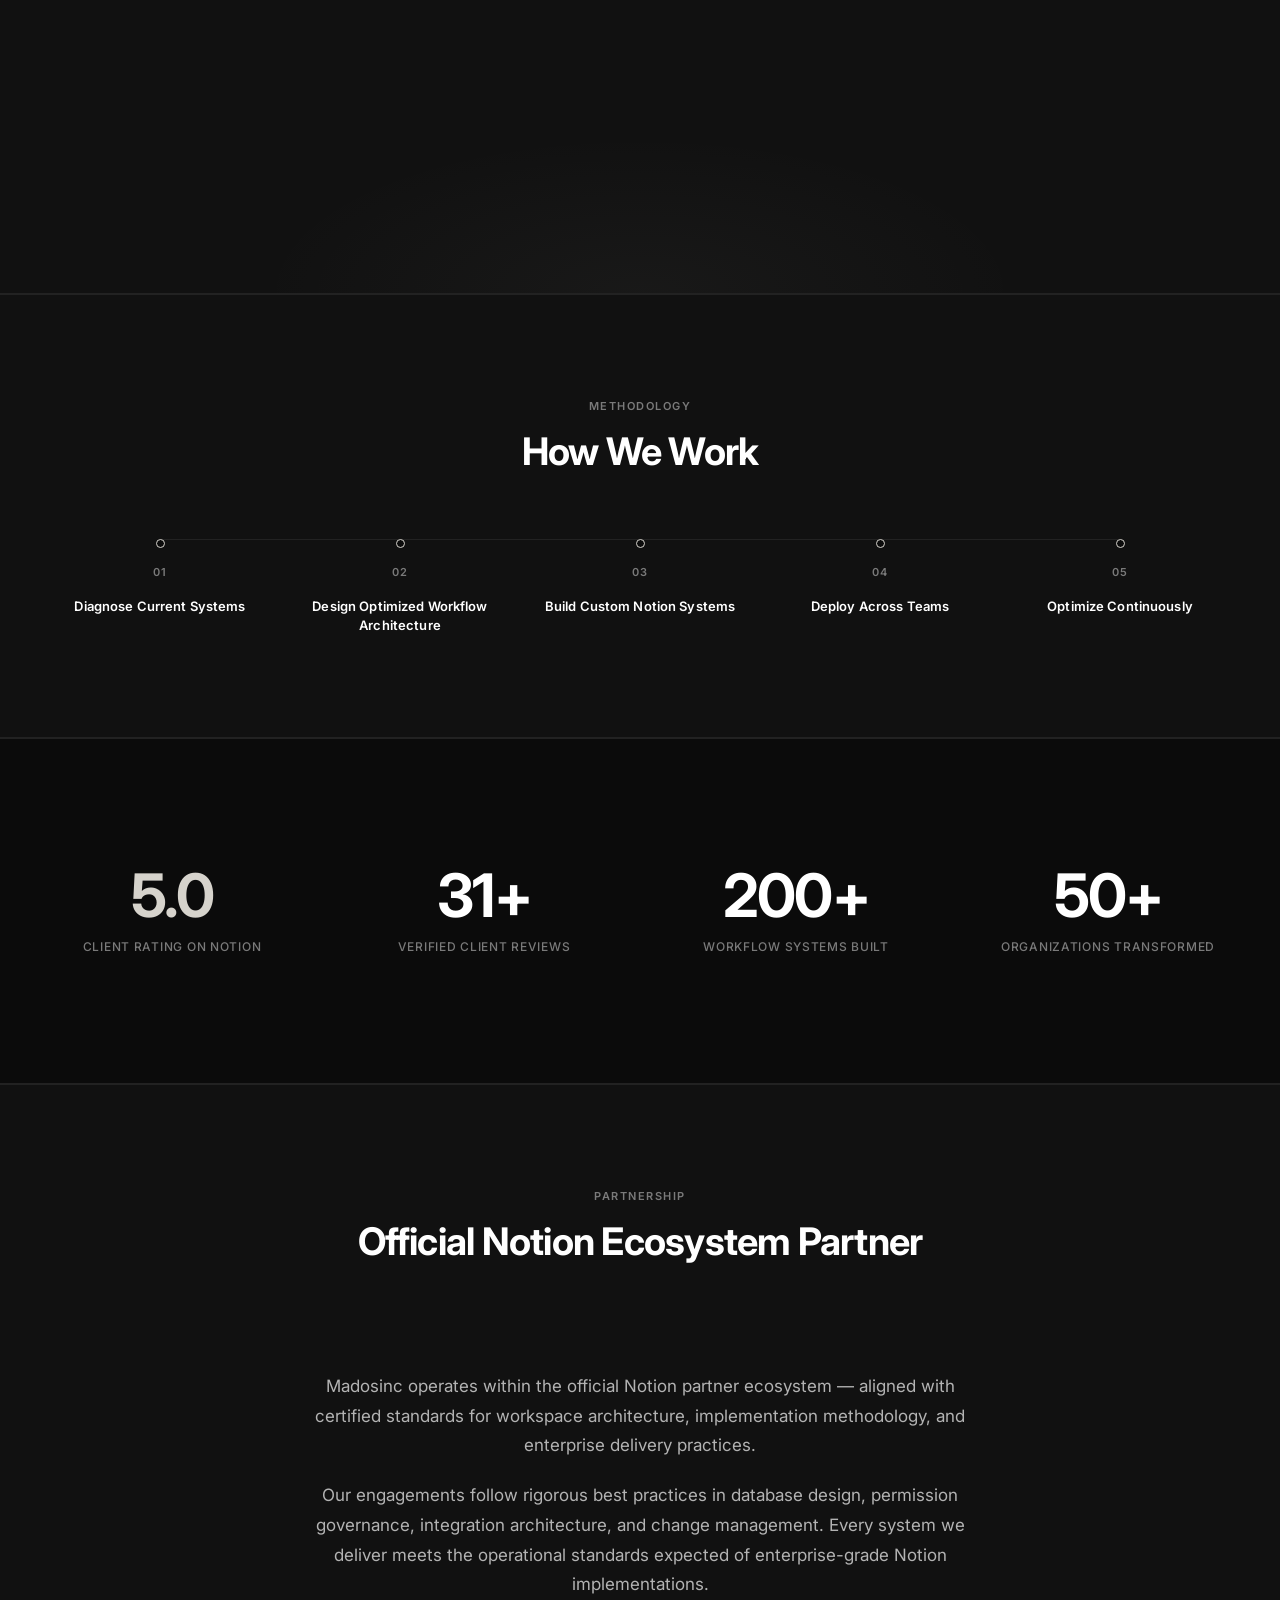
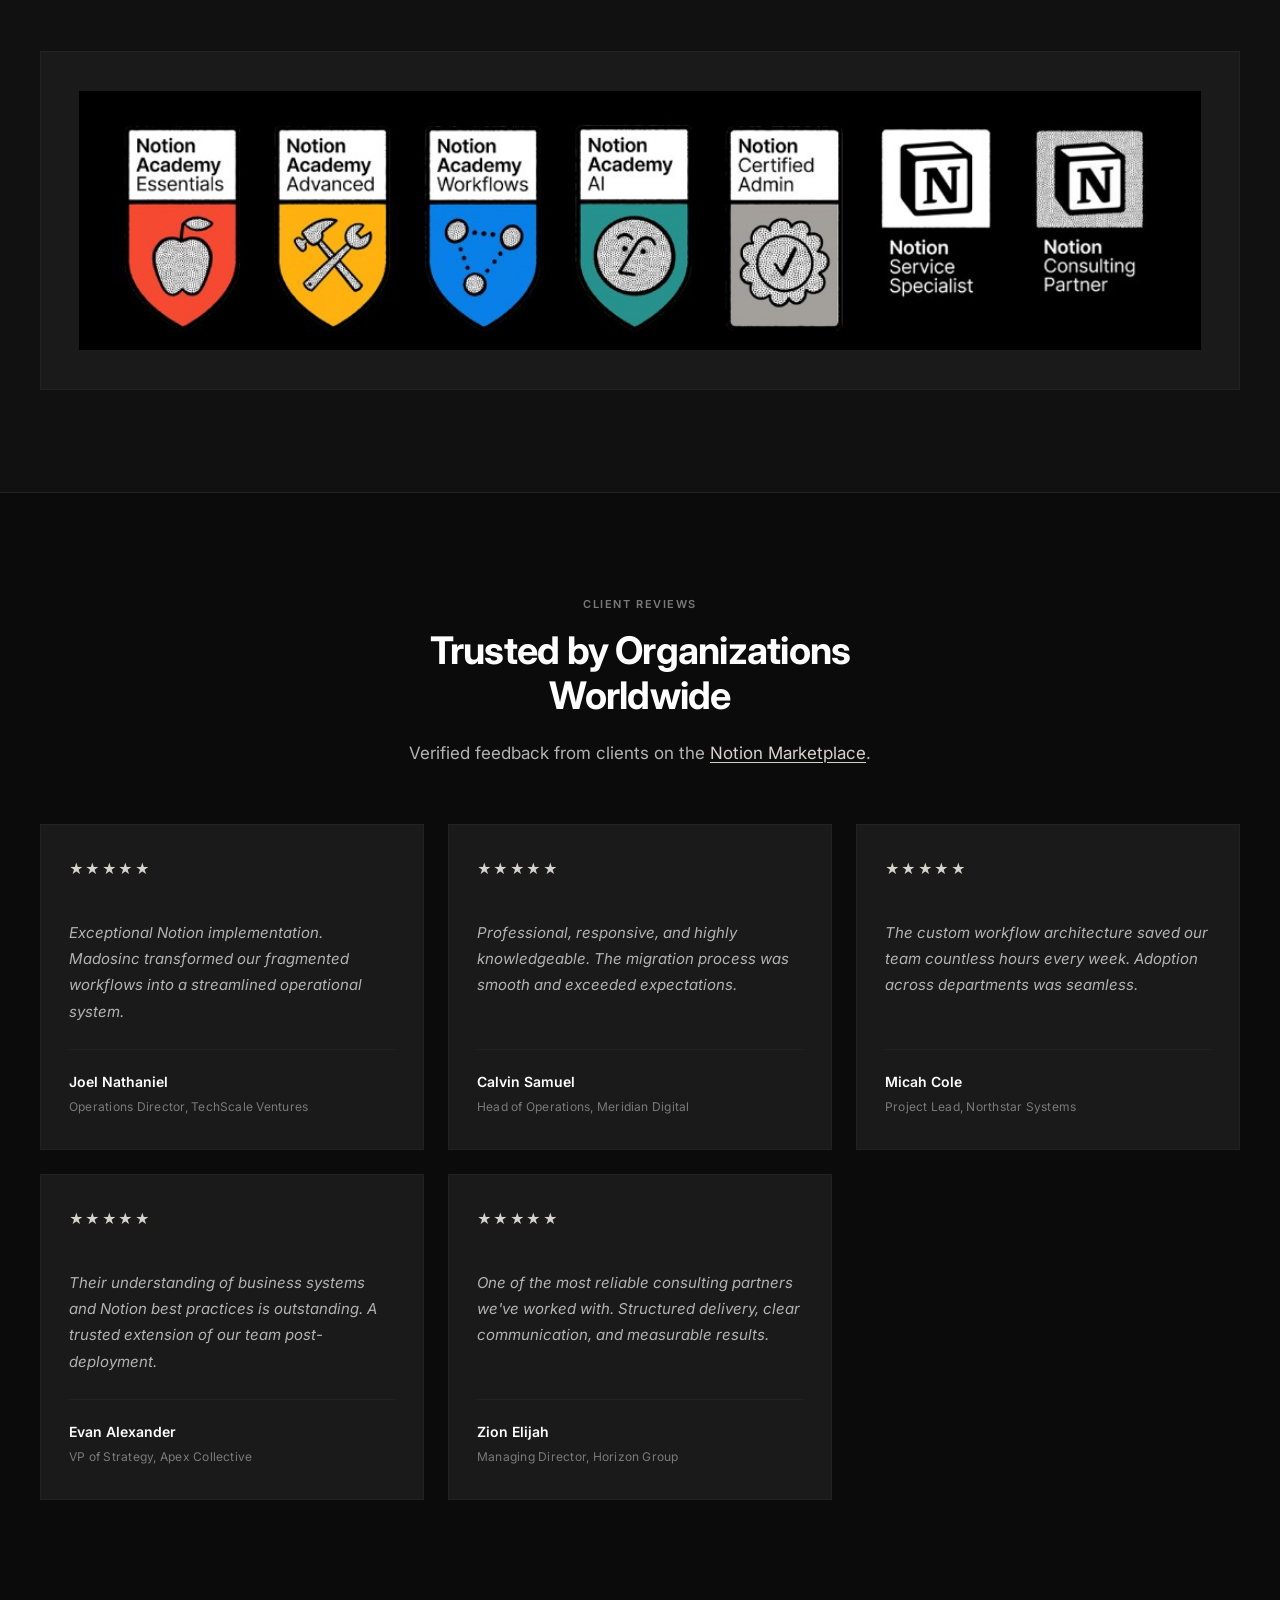
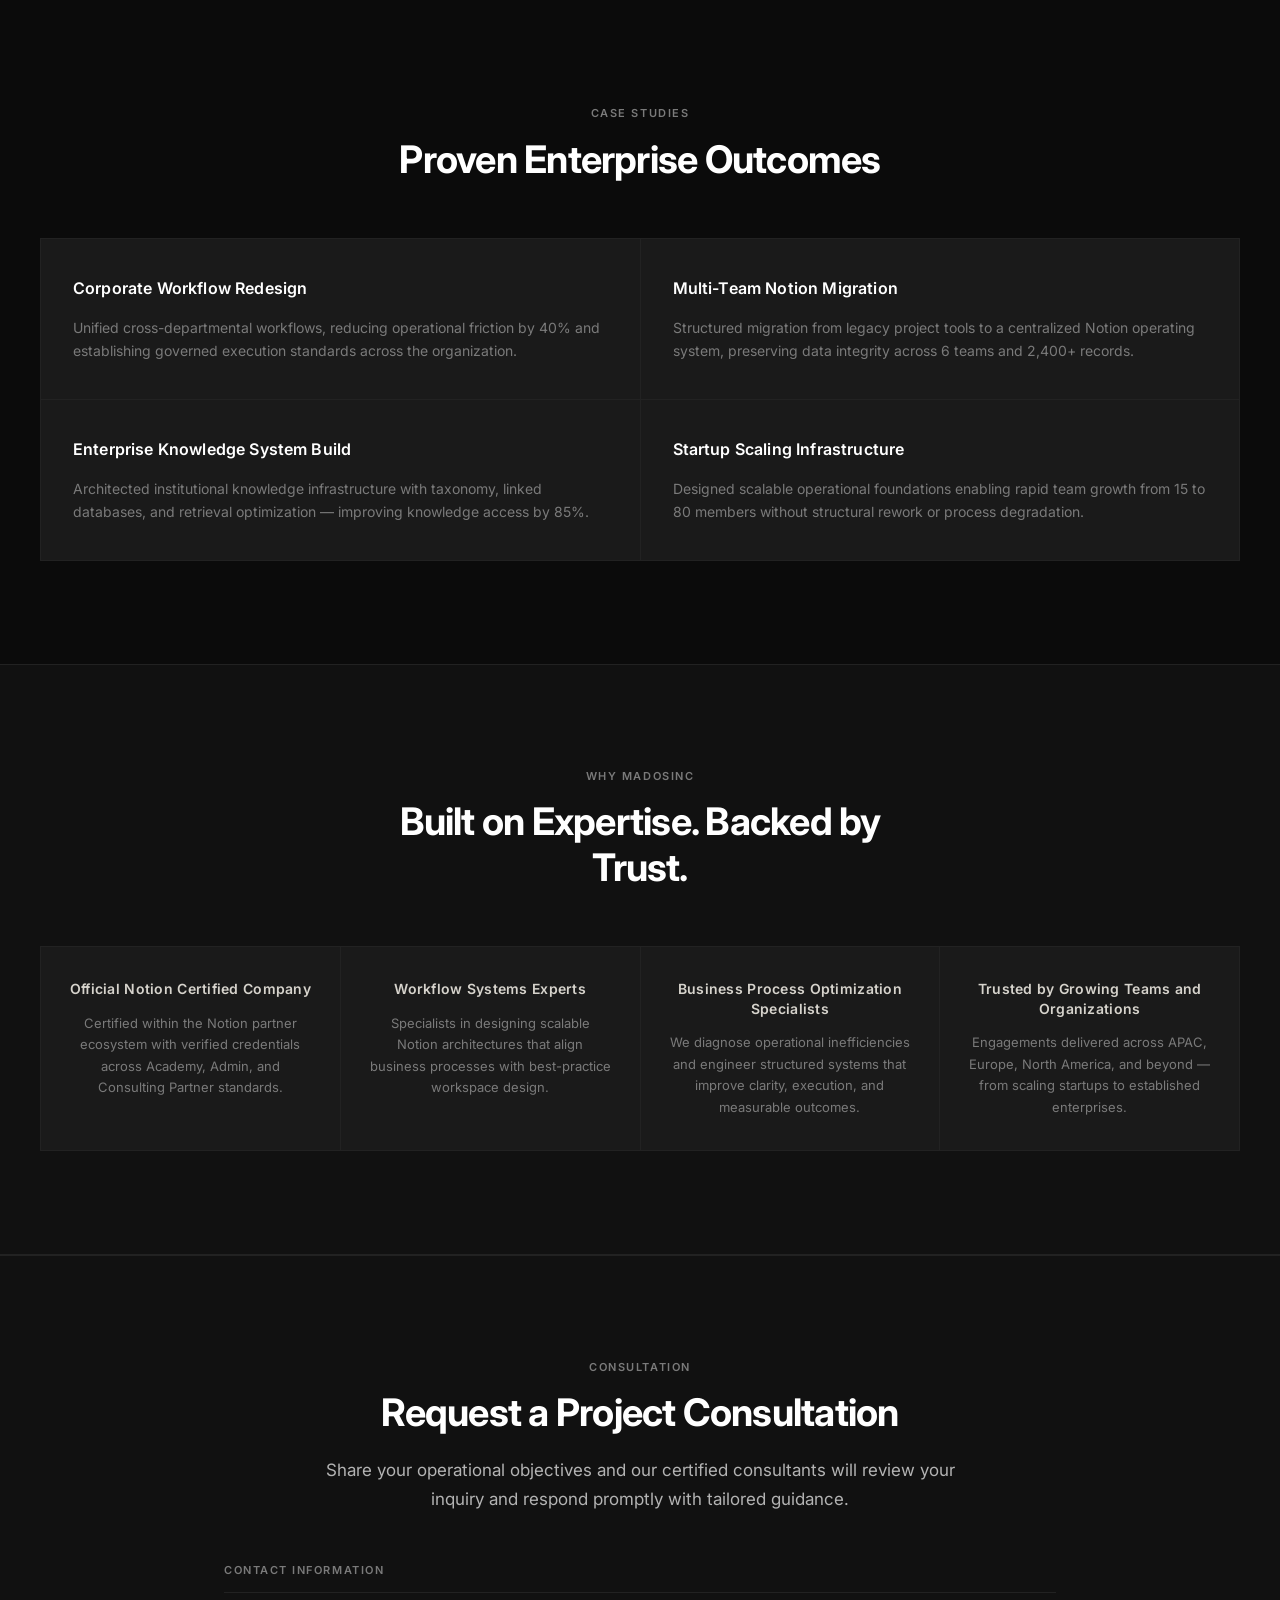
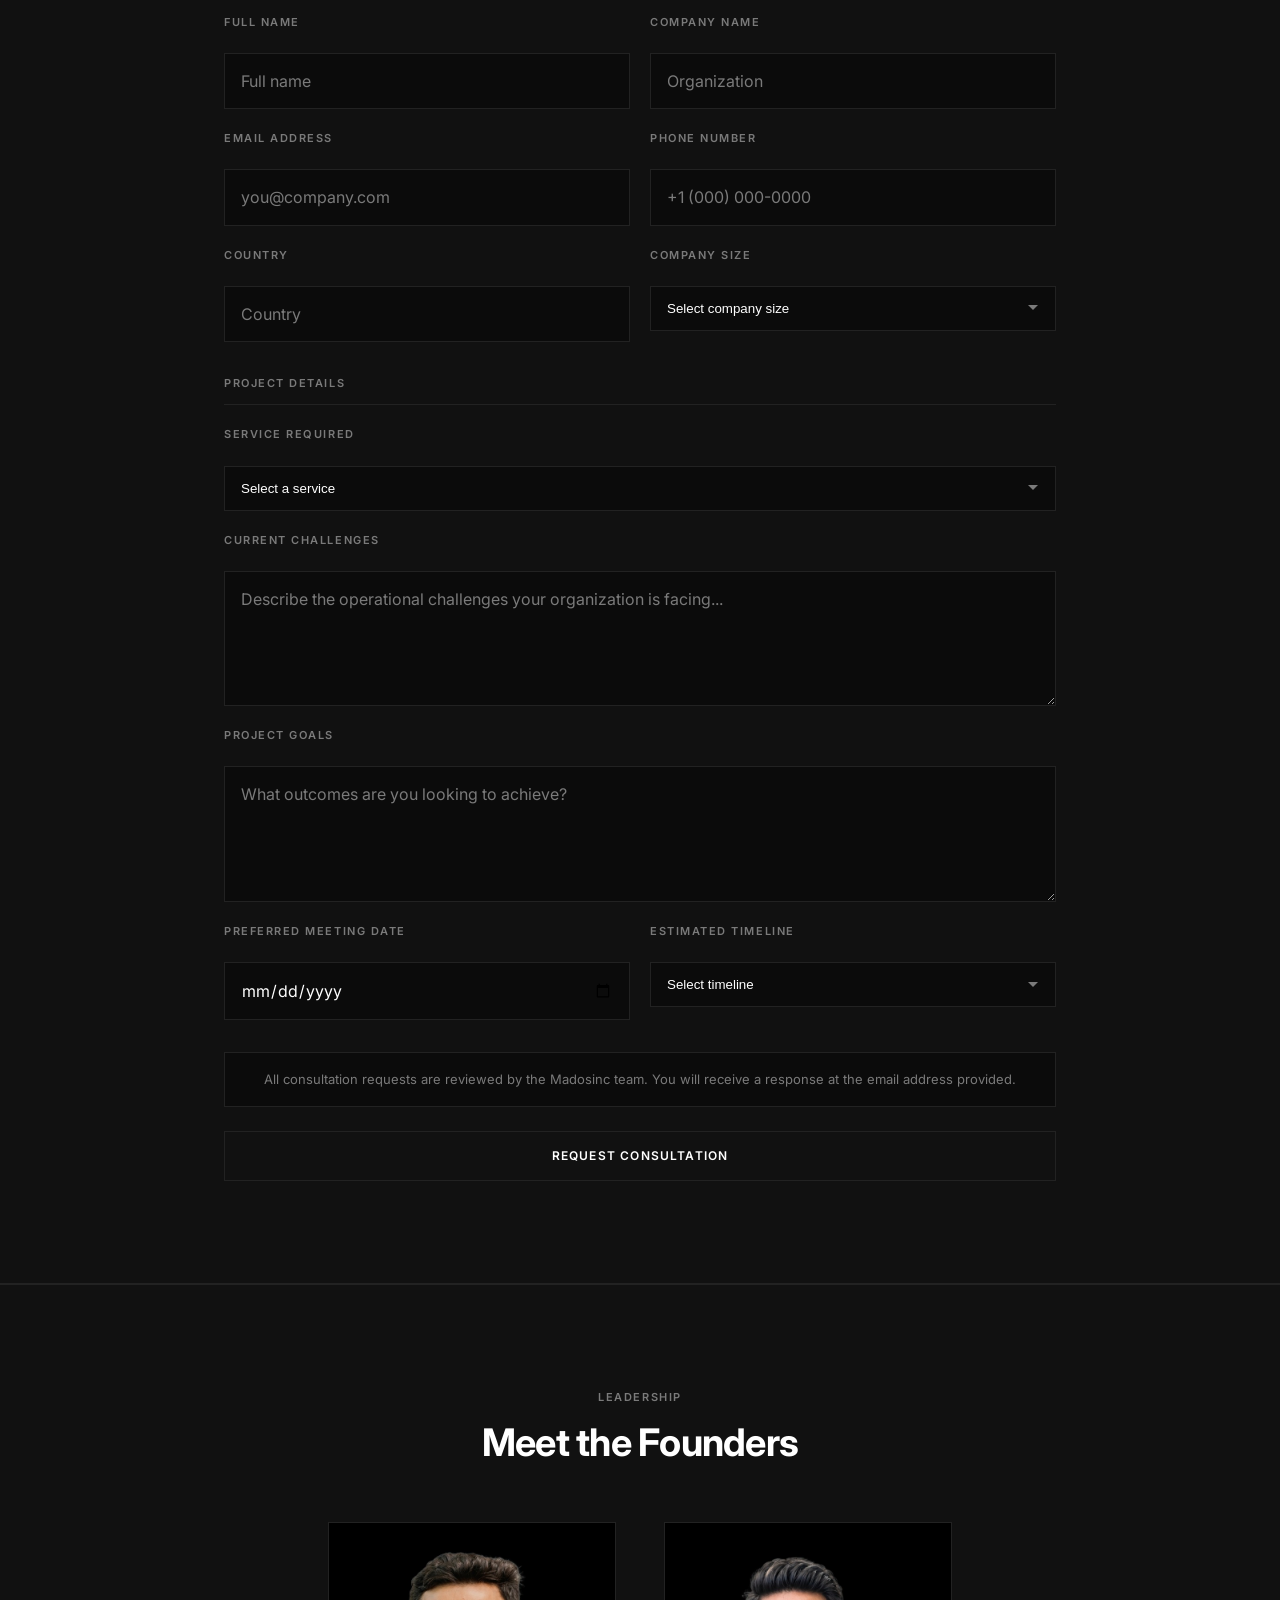
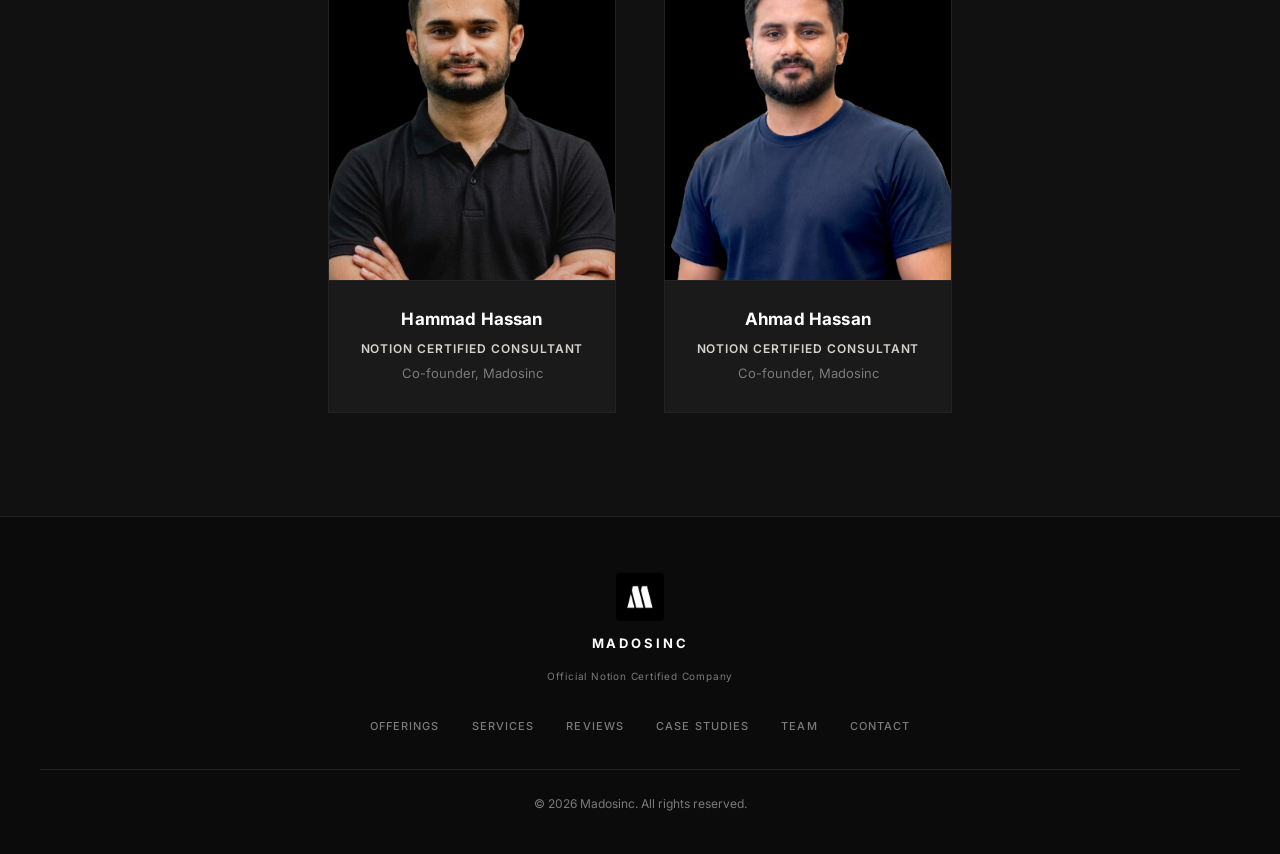
==== commit 6433ede3: "Yes" ====
--- a/index.html
+++ b/index.html
@@ -6,7 +6,7 @@
   <meta name="description" content="Madosinc — Official Notion Certified Company specializing in workflow architecture, business process optimization, and enterprise-grade system implementation.">
   <meta name="author" content="Madosinc">
   <meta property="og:title" content="Madosinc | Official Notion Certified Company">
-  <meta property="og:description" content="We design scalable systems for modern organizations. Workflow architecture, process optimization, and enterprise Notion implementation.">
+  <meta property="og:description" content="Building Systems That Scale Businesses. Official Notion Certified workflow architecture and enterprise implementation.">
   <meta property="og:type" content="website">
   <title>Madosinc | Official Notion Certified Company</title>
   <link rel="preconnect" href="https://fonts.googleapis.com">
@@ -59,7 +59,7 @@
           height="72"
           decoding="async"
         >
-        <h1 id="hero-heading">We Design Scalable Systems for Modern Organizations.</h1>
+        <h1 id="hero-heading">Building Systems That Scale Businesses.</h1>
         <p class="hero__subtext">
           Madosinc is an Official Notion Certified Company specializing in workflow architecture, business process optimization, and enterprise-grade system implementation.
         </p>
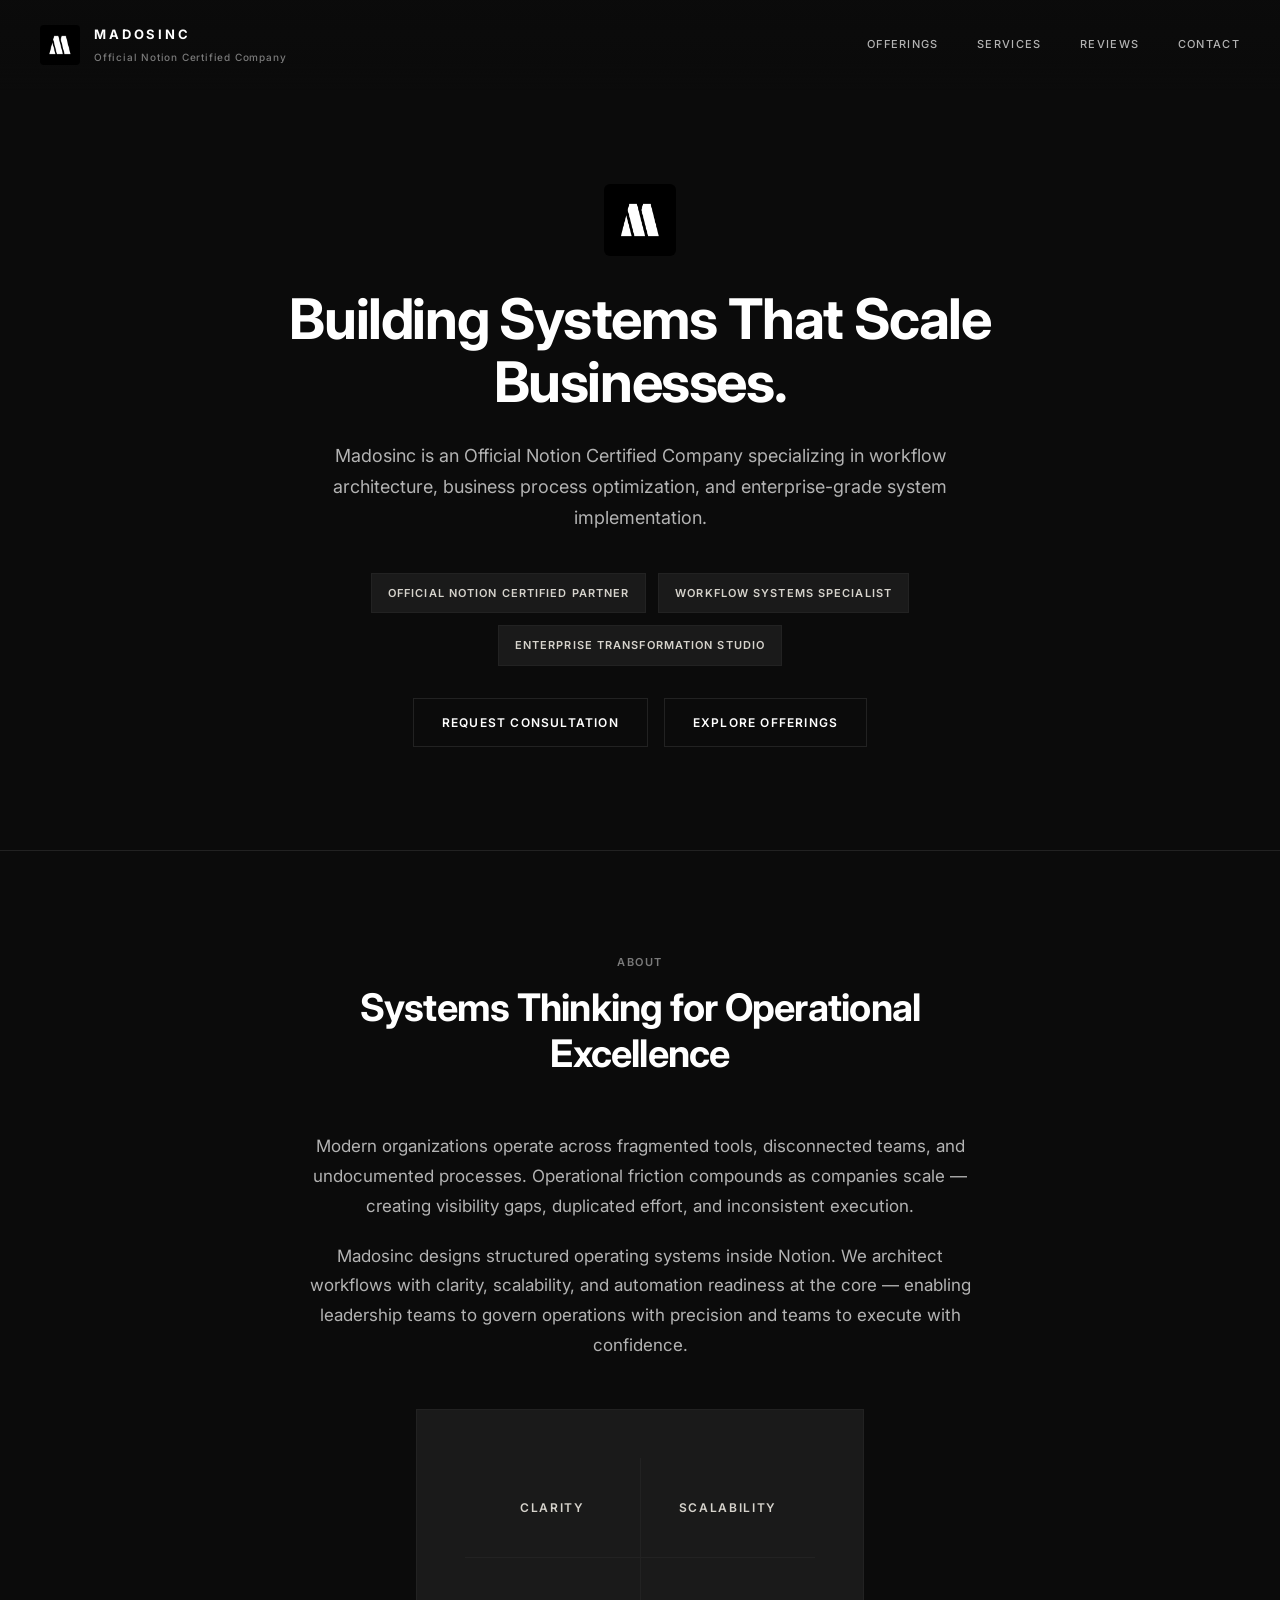
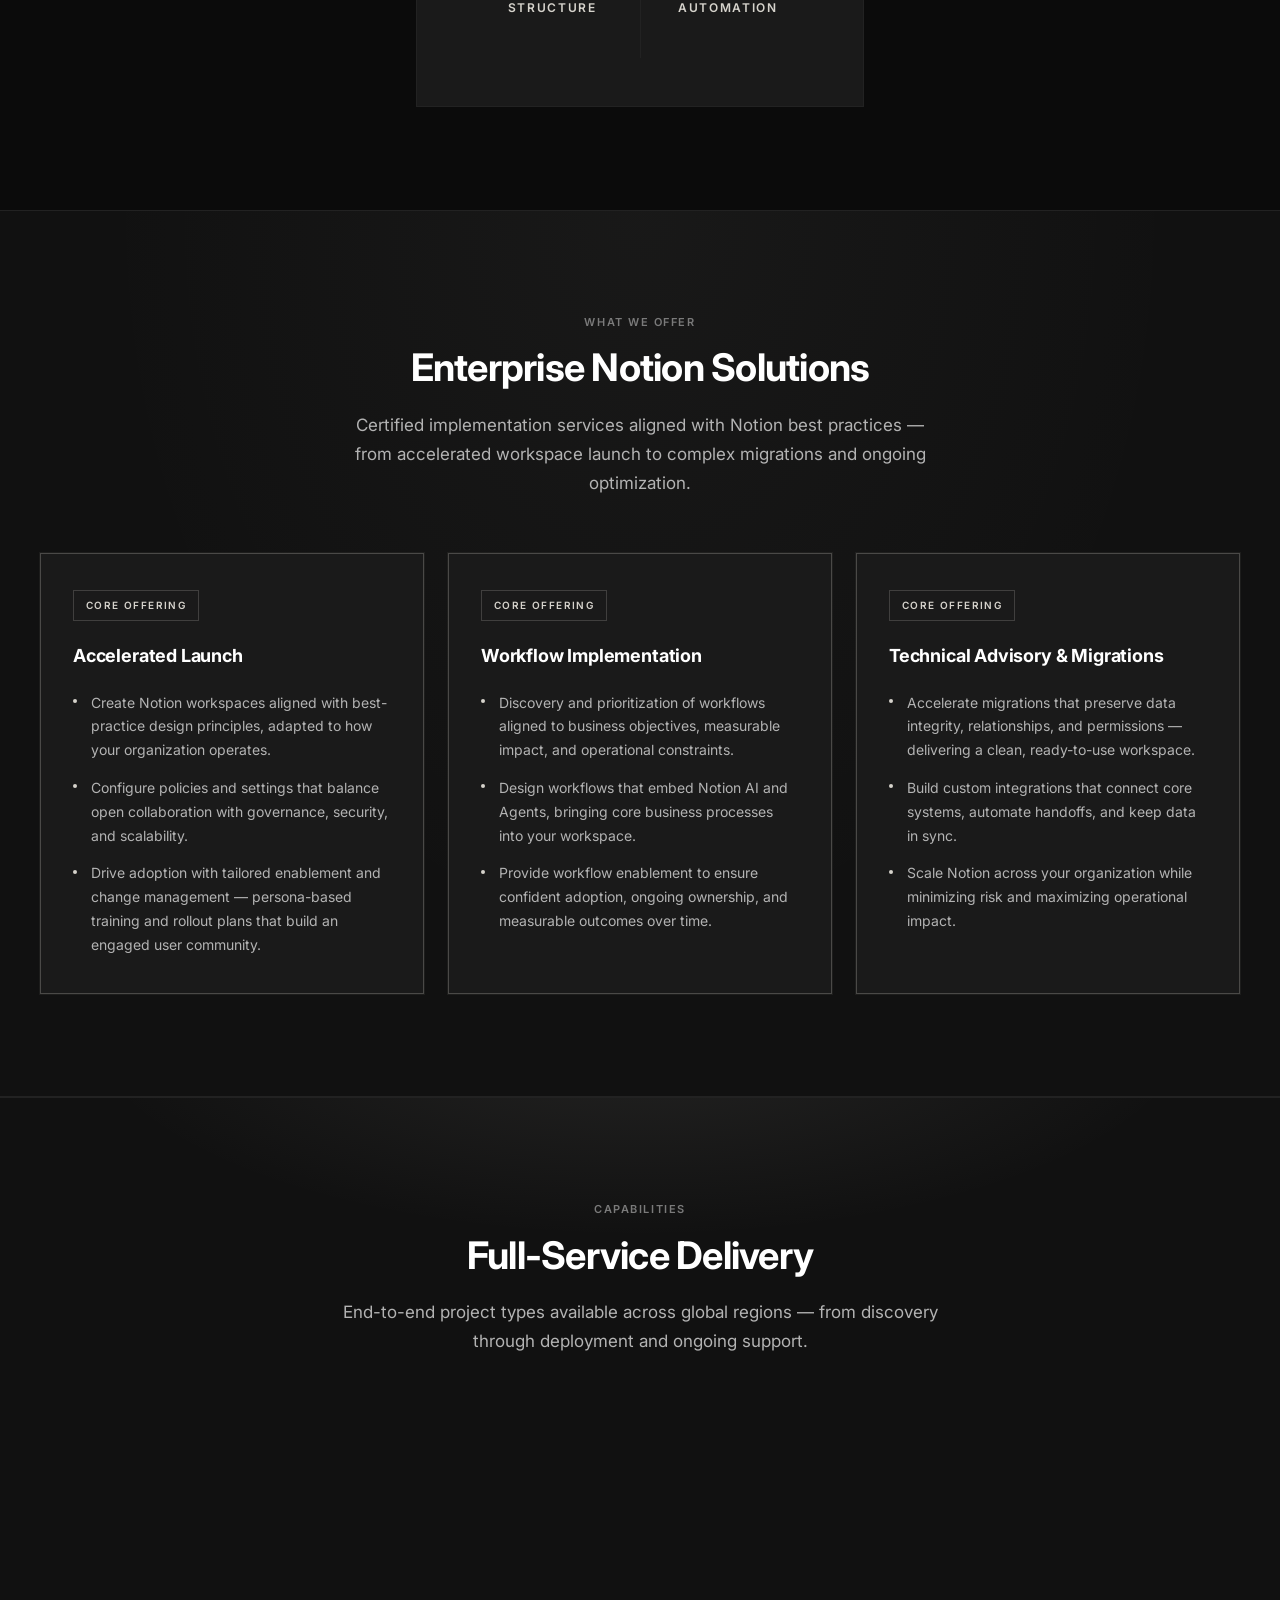
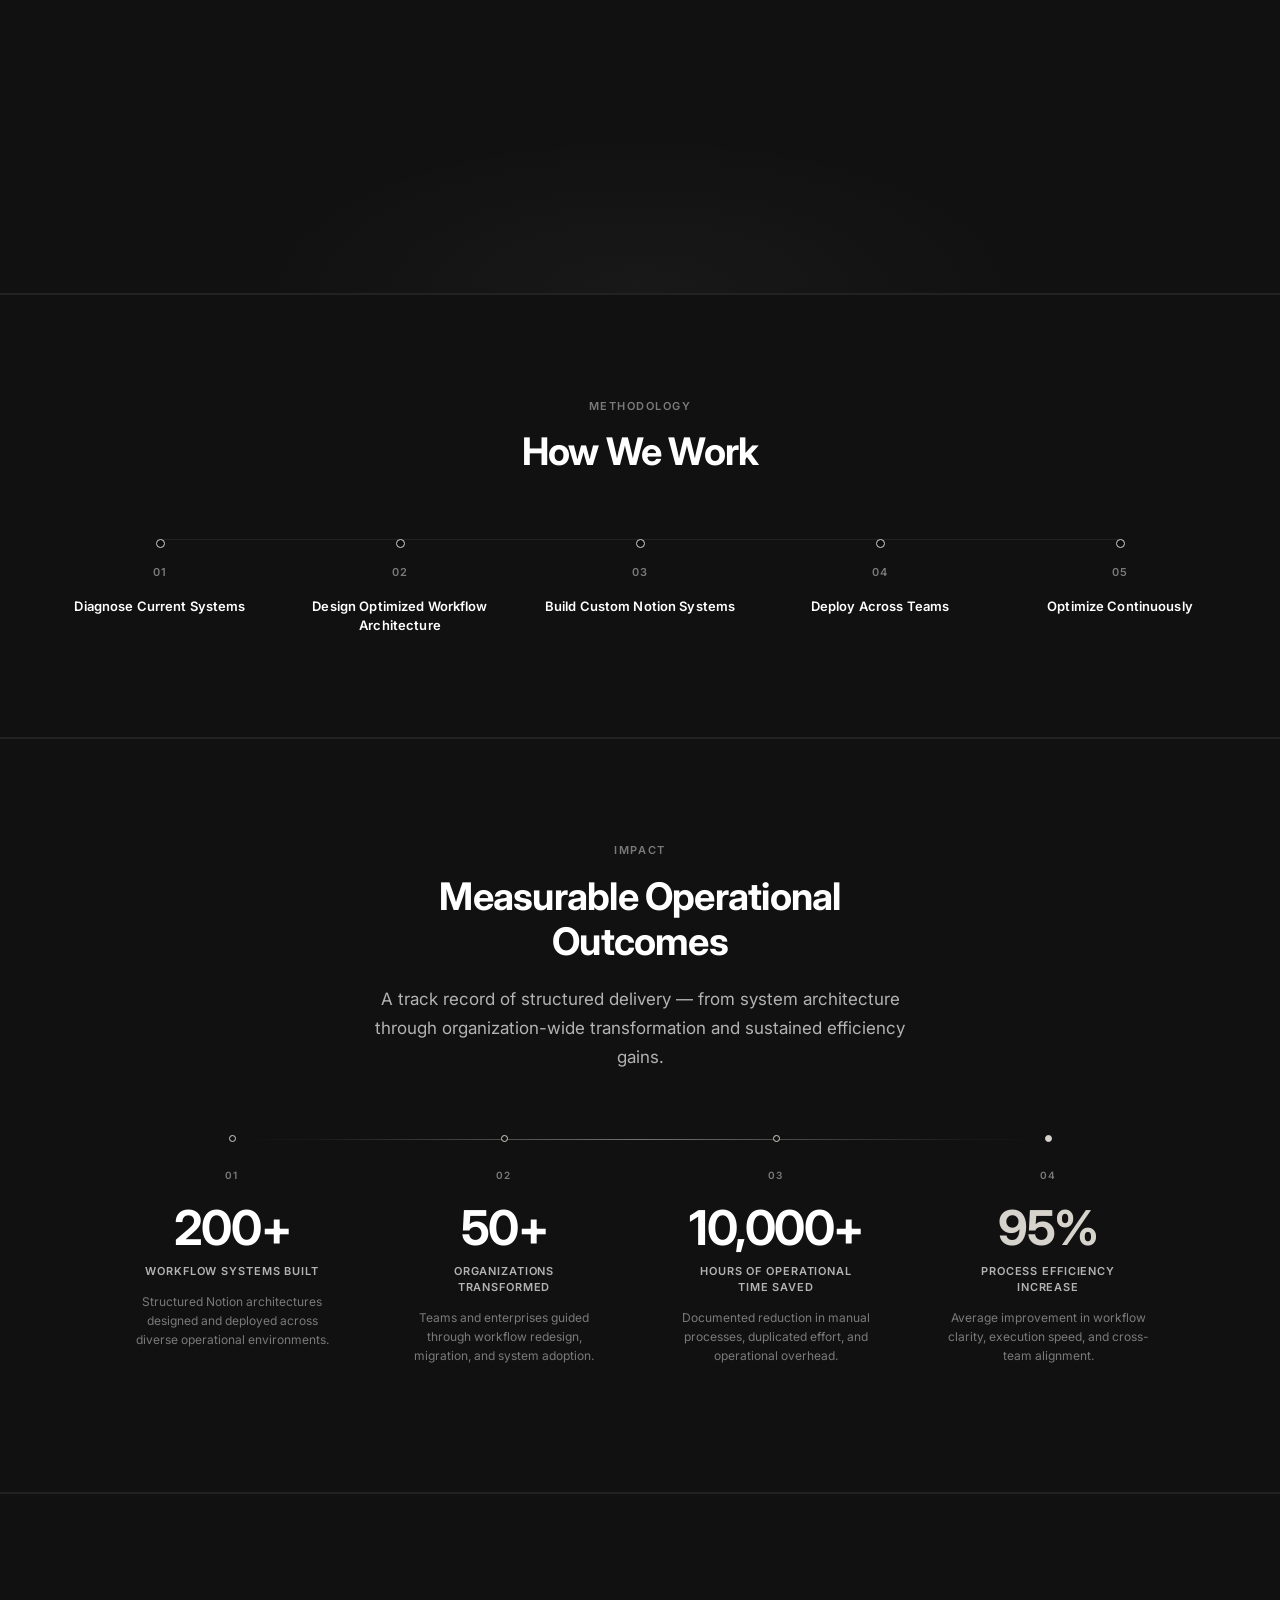
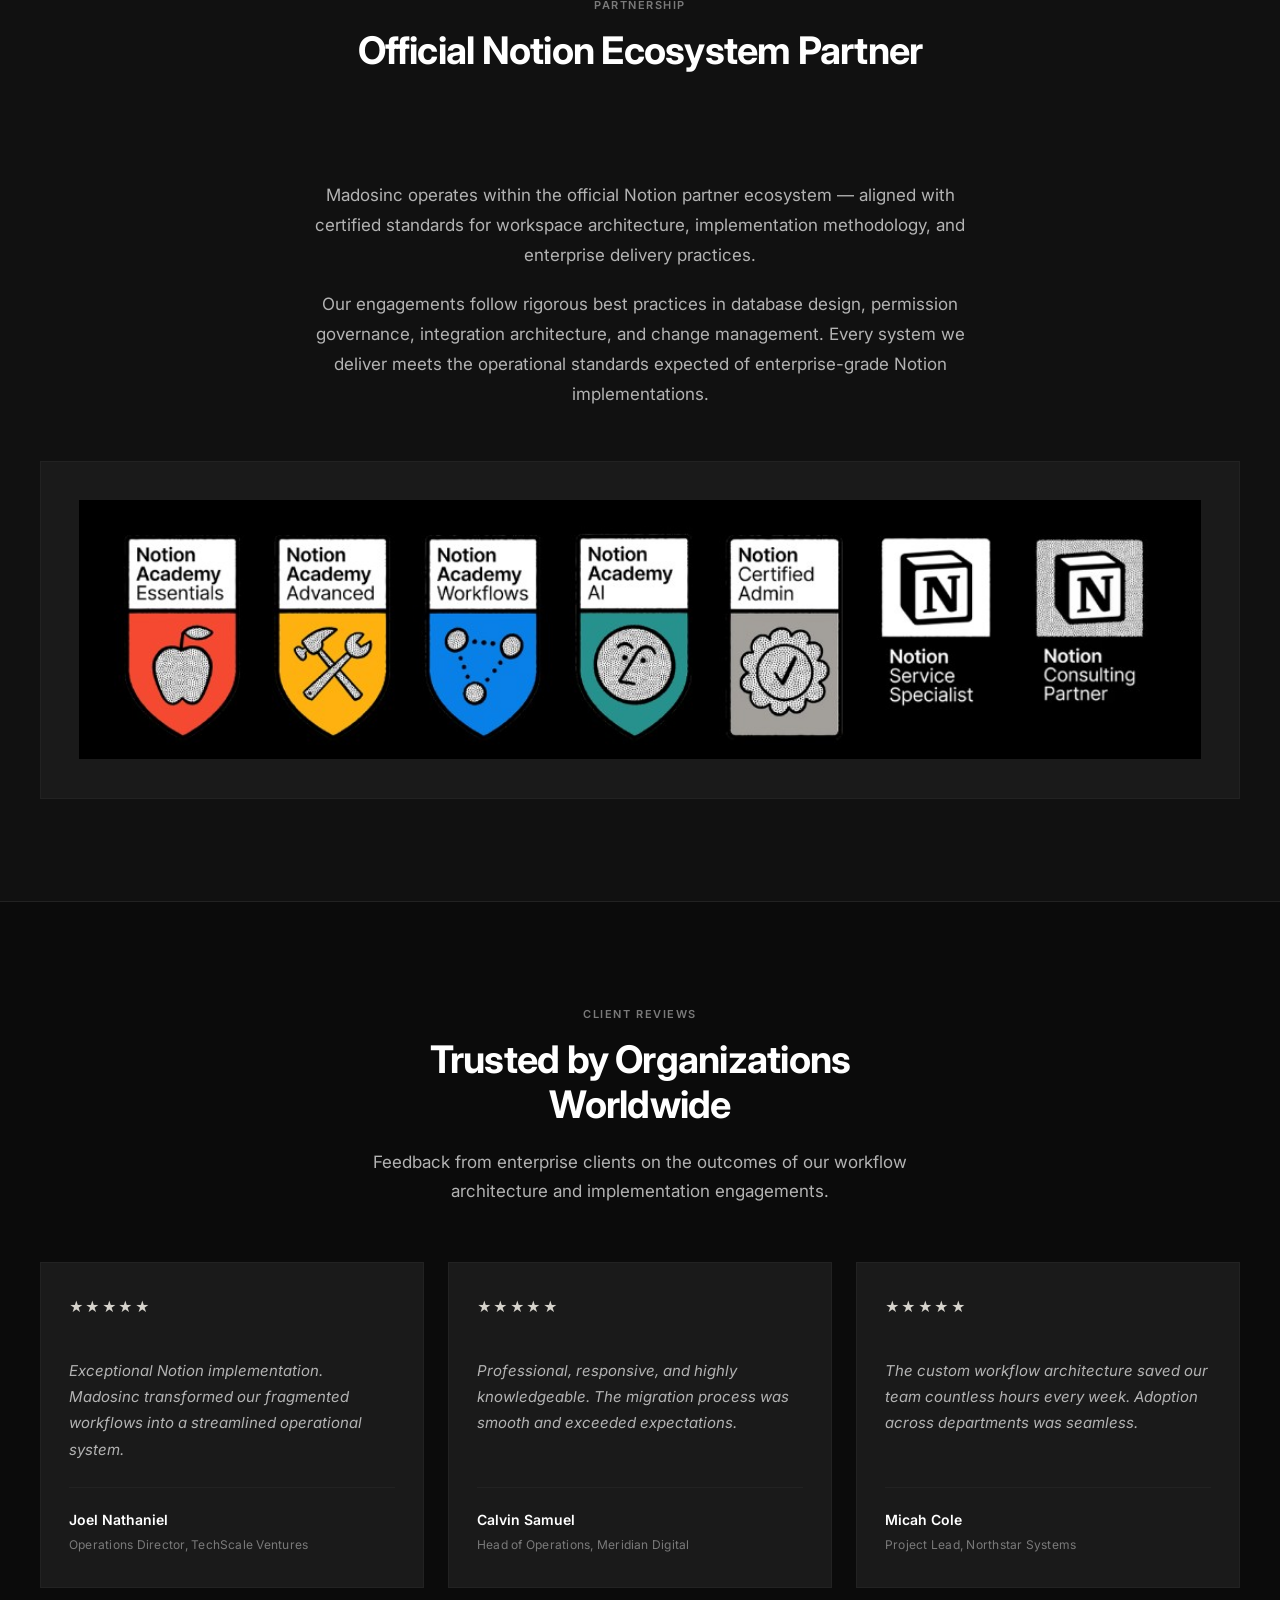
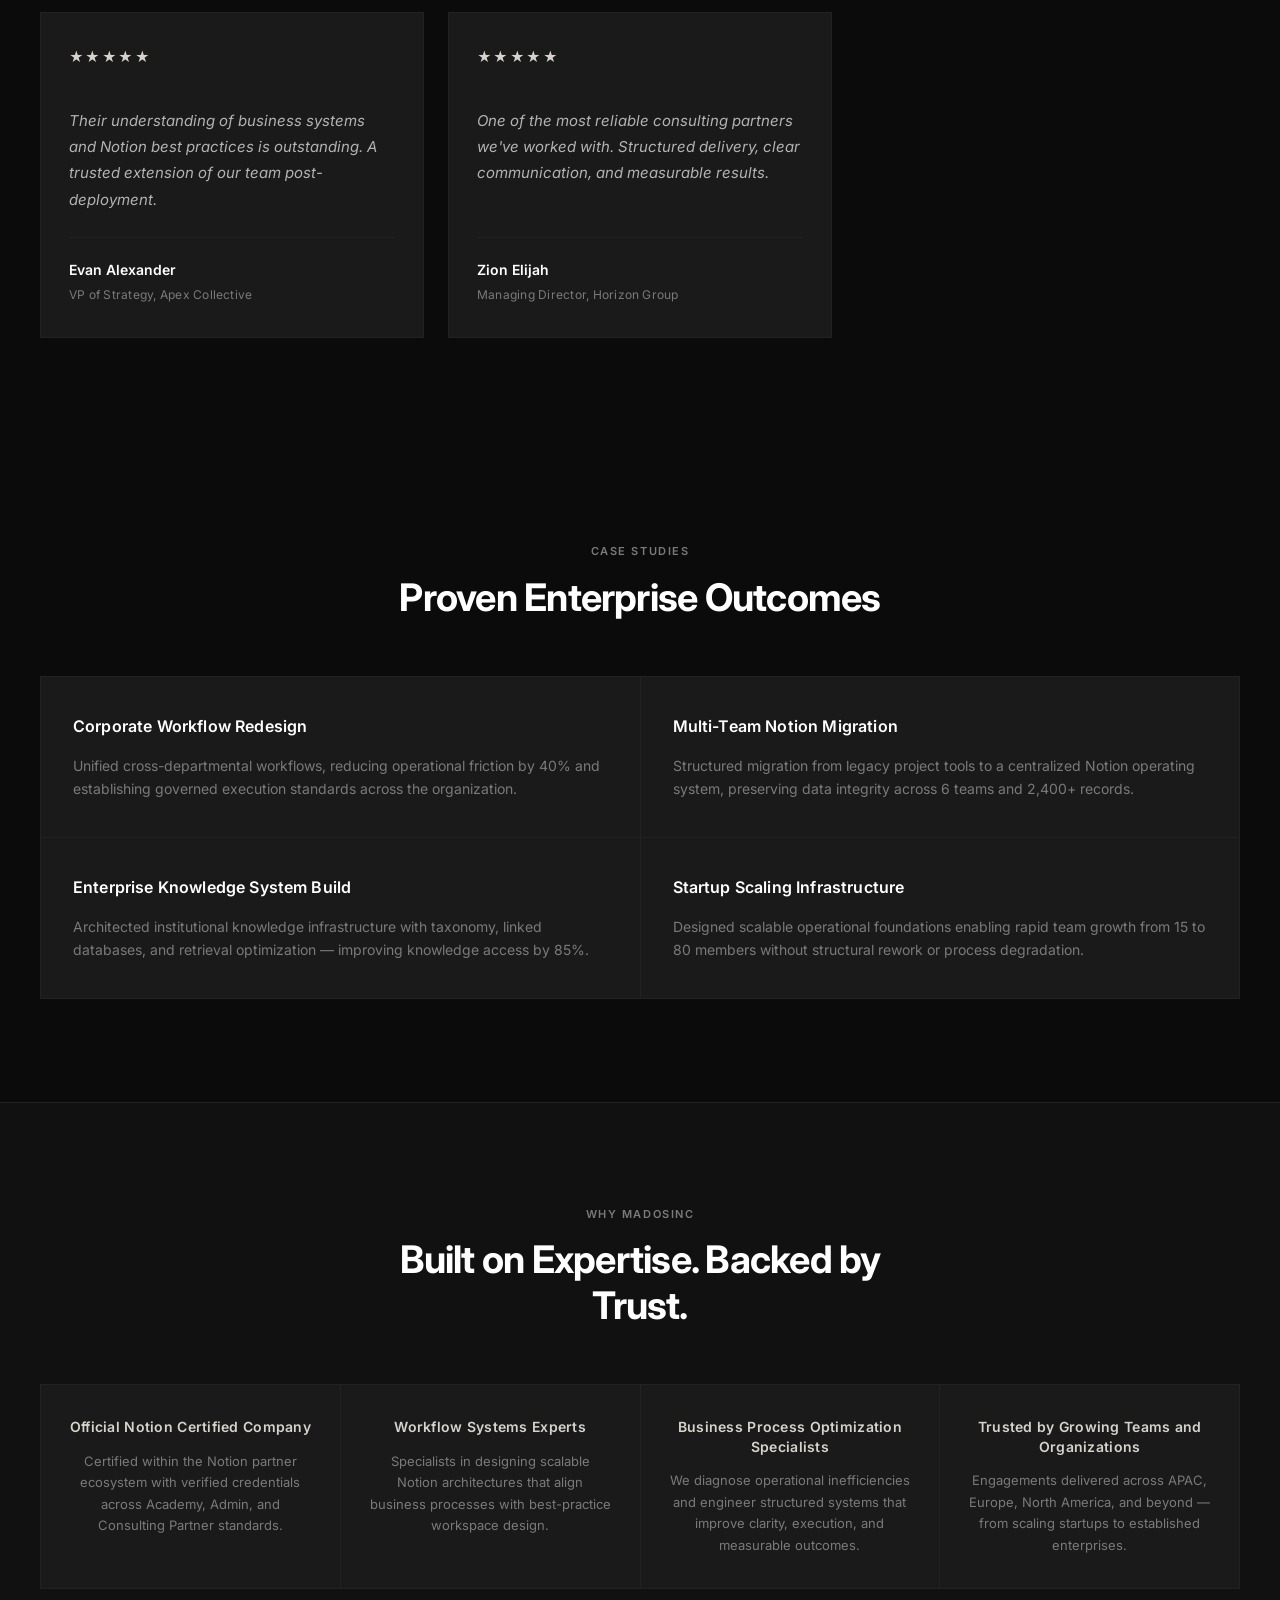
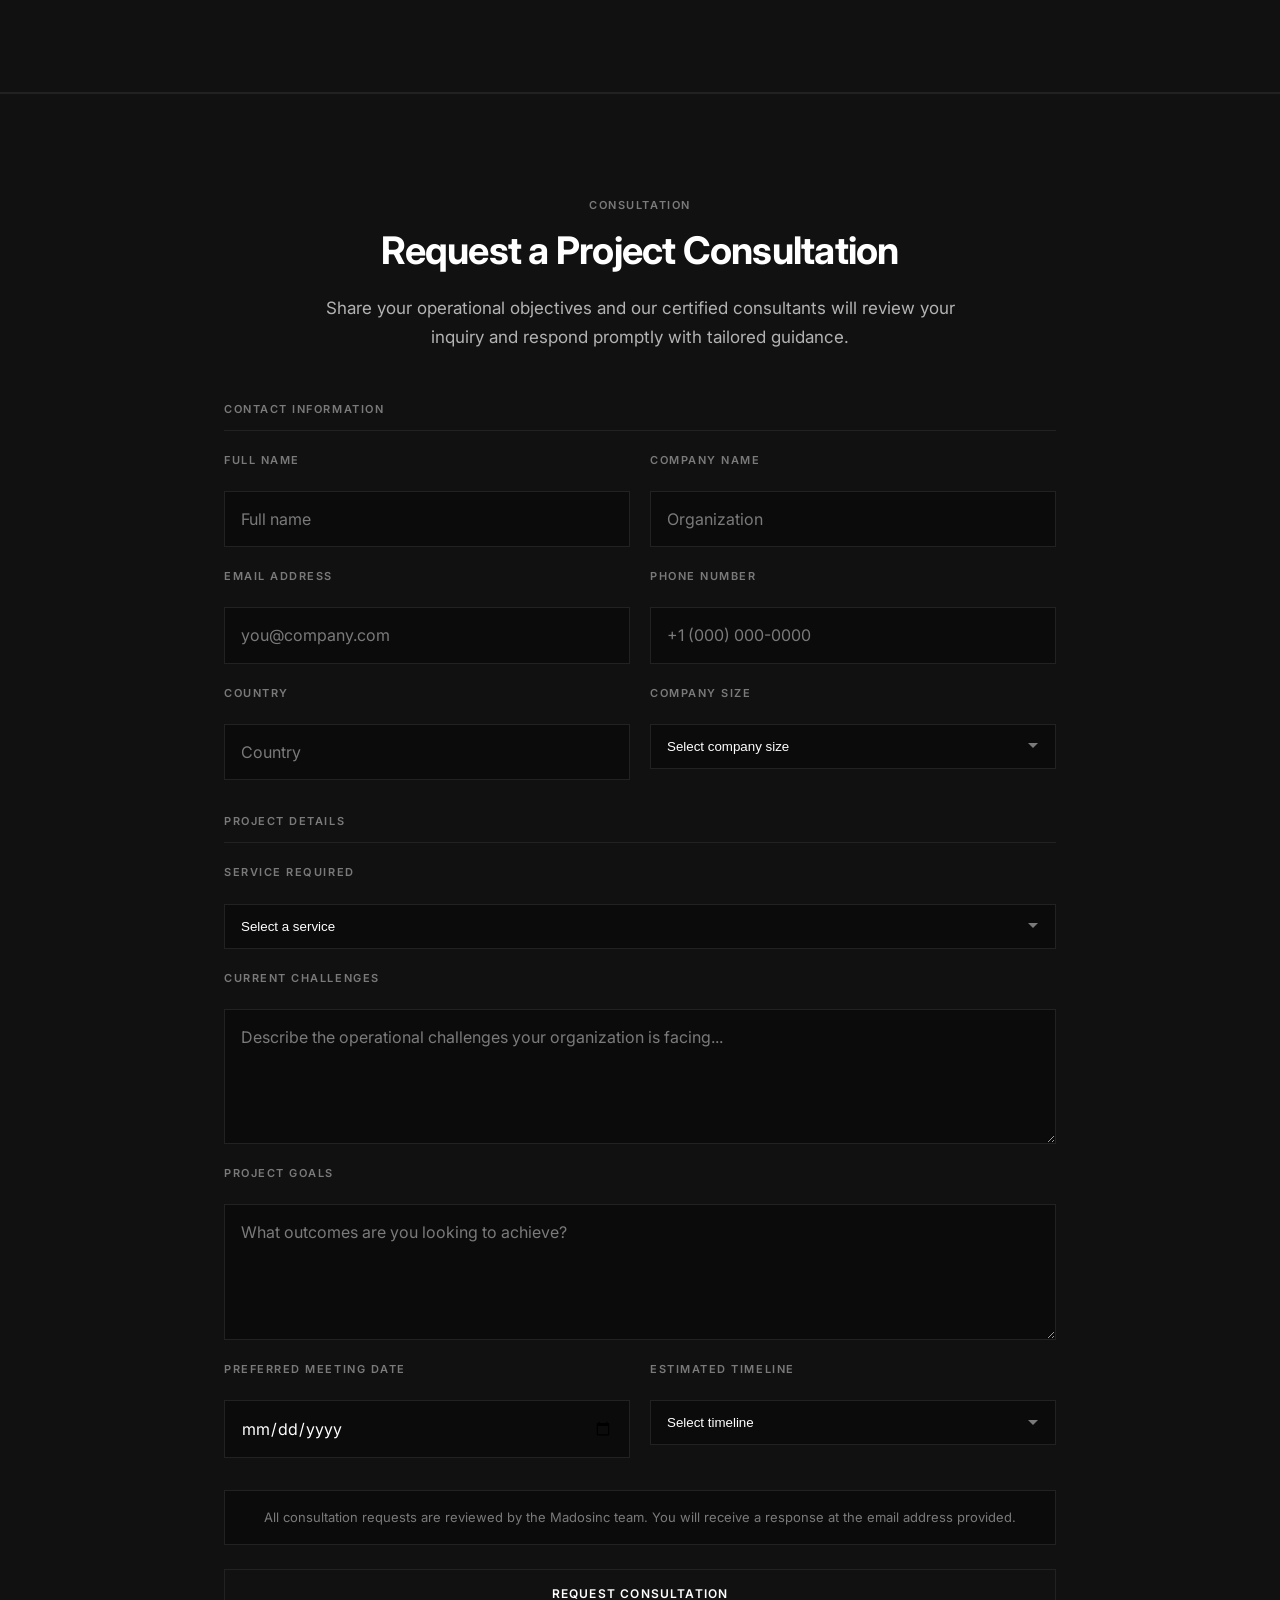
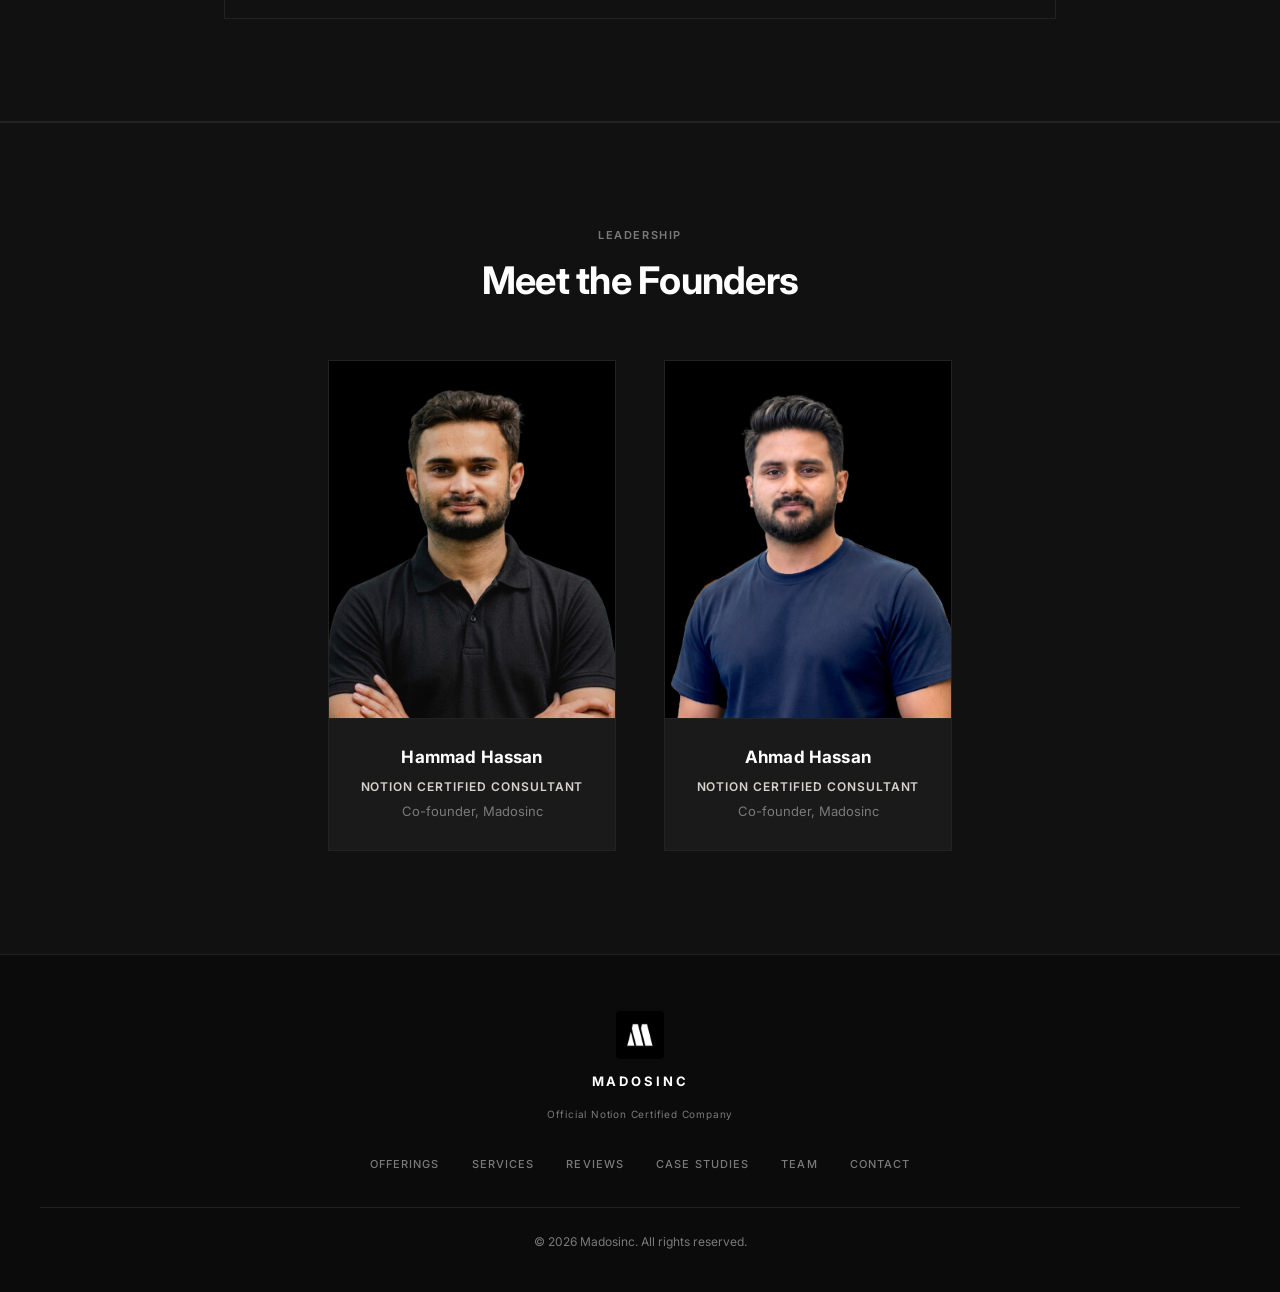
==== commit 2d992813: "Yes" ====
--- a/index.html
+++ b/index.html
@@ -228,27 +228,41 @@
       </div>
     </section>
 
-    <section class="section metrics" aria-labelledby="metrics-heading">
+    <section class="section metrics" id="impact" aria-labelledby="metrics-heading">
       <div class="container">
-        <h2 id="metrics-heading" class="visually-hidden">Impact Metrics</h2>
-        <ul class="metrics__grid fade-in">
-          <li class="metric metric--accent">
-            <span class="metric__value">5.0</span>
-            <span class="metric__label">Client Rating on Notion</span>
-          </li>
+        <header class="section__header section__header--center fade-in">
+          <p class="label">Impact</p>
+          <h2 id="metrics-heading">Measurable Operational Outcomes</h2>
+          <p class="section__intro">
+            A track record of structured delivery — from system architecture through organization-wide transformation and sustained efficiency gains.
+          </p>
+        </header>
+        <ol class="metrics-flow fade-in">
           <li class="metric">
-            <span class="metric__value">31+</span>
-            <span class="metric__label">Verified Client Reviews</span>
-          </li>
-          <li class="metric">
+            <span class="metric__step" aria-hidden="true">01</span>
             <span class="metric__value">200+</span>
             <span class="metric__label">Workflow Systems Built</span>
+            <span class="metric__desc">Structured Notion architectures designed and deployed across diverse operational environments.</span>
           </li>
           <li class="metric">
+            <span class="metric__step" aria-hidden="true">02</span>
             <span class="metric__value">50+</span>
             <span class="metric__label">Organizations Transformed</span>
-          </li>
-        </ul>
+            <span class="metric__desc">Teams and enterprises guided through workflow redesign, migration, and system adoption.</span>
+          </li>
+          <li class="metric">
+            <span class="metric__step" aria-hidden="true">03</span>
+            <span class="metric__value">10,000+</span>
+            <span class="metric__label">Hours of Operational Time Saved</span>
+            <span class="metric__desc">Documented reduction in manual processes, duplicated effort, and operational overhead.</span>
+          </li>
+          <li class="metric metric--accent">
+            <span class="metric__step" aria-hidden="true">04</span>
+            <span class="metric__value">95%</span>
+            <span class="metric__label">Process Efficiency Increase</span>
+            <span class="metric__desc">Average improvement in workflow clarity, execution speed, and cross-team alignment.</span>
+          </li>
+        </ol>
       </div>
     </section>
 
@@ -286,7 +300,7 @@
           <p class="label">Client Reviews</p>
           <h2 id="reviews-heading">Trusted by Organizations Worldwide</h2>
           <p class="section__intro">
-            Verified feedback from clients on the <a class="text-link" href="https://www.notion.com/@madosinc" target="_blank" rel="noopener noreferrer">Notion Marketplace</a>.
+            Feedback from enterprise clients on the outcomes of our workflow architecture and implementation engagements.
           </p>
         </header>
         <ul class="reviews-grid">
--- a/css/styles.css
+++ b/css/styles.css
@@ -802,47 +802,112 @@
   letter-spacing: 0.01em;
 }
 
-/* Metrics
+/* Metrics — Impact Flow
    -------------------------------------------------------------------------- */
 
 .metrics {
   border-block: 1px solid var(--color-border);
-  background: var(--color-bg);
-}
-
-.metrics__grid {
+  background: var(--color-bg-layer);
+  text-align: center;
+}
+
+.metrics .section__header {
+  margin-bottom: 3.5rem;
+}
+
+.metrics-flow {
   display: grid;
   grid-template-columns: repeat(4, 1fr);
-  gap: clamp(2rem, 4vw, 3rem);
+  gap: 0;
+  position: relative;
+  max-width: 68rem;
+  margin-inline: auto;
+  padding-top: 2.5rem;
+}
+
+.metrics-flow::before {
+  content: "";
+  position: absolute;
+  top: 0.75rem;
+  left: 12.5%;
+  right: 12.5%;
+  height: 1px;
+  background: linear-gradient(
+    90deg,
+    transparent 0%,
+    var(--color-border) 10%,
+    var(--color-accent) 50%,
+    var(--color-border) 90%,
+    transparent 100%
+  );
+  opacity: 0.5;
 }
 
 .metric {
+  display: flex;
+  flex-direction: column;
+  align-items: center;
   text-align: center;
-  padding: 1.5rem 1rem;
+  padding: 0 1.25rem 1.5rem;
+  position: relative;
+}
+
+.metric::before {
+  content: "";
+  position: absolute;
+  top: -2rem;
+  width: 7px;
+  height: 7px;
+  border-radius: 50%;
+  background: var(--color-bg-layer);
+  border: 1px solid var(--color-accent);
+}
+
+.metric__step {
+  font-size: 0.625rem;
+  font-weight: 600;
+  letter-spacing: 0.14em;
+  color: var(--color-text-muted);
+  margin-bottom: 1.25rem;
 }
 
 .metric__value {
   display: block;
-  font-size: clamp(2.5rem, 5vw, 3.75rem);
+  font-size: clamp(2rem, 4vw, 3rem);
   font-weight: 700;
   line-height: 1;
   letter-spacing: -0.03em;
   color: var(--color-text);
-  margin-bottom: 0.875rem;
+  margin-bottom: 0.75rem;
 }
 
 .metric__label {
   display: block;
+  font-size: 0.6875rem;
+  font-weight: 600;
+  letter-spacing: 0.08em;
+  text-transform: uppercase;
+  color: var(--color-text-secondary);
+  line-height: 1.45;
+  margin-bottom: 0.75rem;
+  max-width: 11rem;
+}
+
+.metric__desc {
+  display: block;
   font-size: 0.75rem;
-  font-weight: 500;
-  letter-spacing: 0.06em;
-  text-transform: uppercase;
+  line-height: 1.6;
   color: var(--color-text-muted);
-  line-height: 1.4;
+  max-width: 13rem;
 }
 
 .metric--accent .metric__value {
   color: var(--color-accent);
+}
+
+.metric--accent::before {
+  background: var(--color-accent);
+  border-color: var(--color-accent);
 }
 
 /* Partnership
@@ -1343,8 +1408,18 @@
     display: none;
   }
 
-  .metrics__grid {
+  .metrics-flow {
     grid-template-columns: repeat(2, 1fr);
+    row-gap: 3rem;
+    padding-top: 0;
+  }
+
+  .metrics-flow::before {
+    display: none;
+  }
+
+  .metric::before {
+    display: none;
   }
 
   .partnership__badges {
@@ -1460,9 +1535,15 @@
     width: 100%;
   }
 
-  .metrics__grid {
+  .metrics-flow {
     grid-template-columns: 1fr;
-    gap: 1.5rem;
+    gap: 2rem;
+  }
+
+  .metric {
+    padding: 1.5rem;
+    border: 1px solid var(--color-border);
+    background: var(--color-surface);
   }
 
   .services-grid {
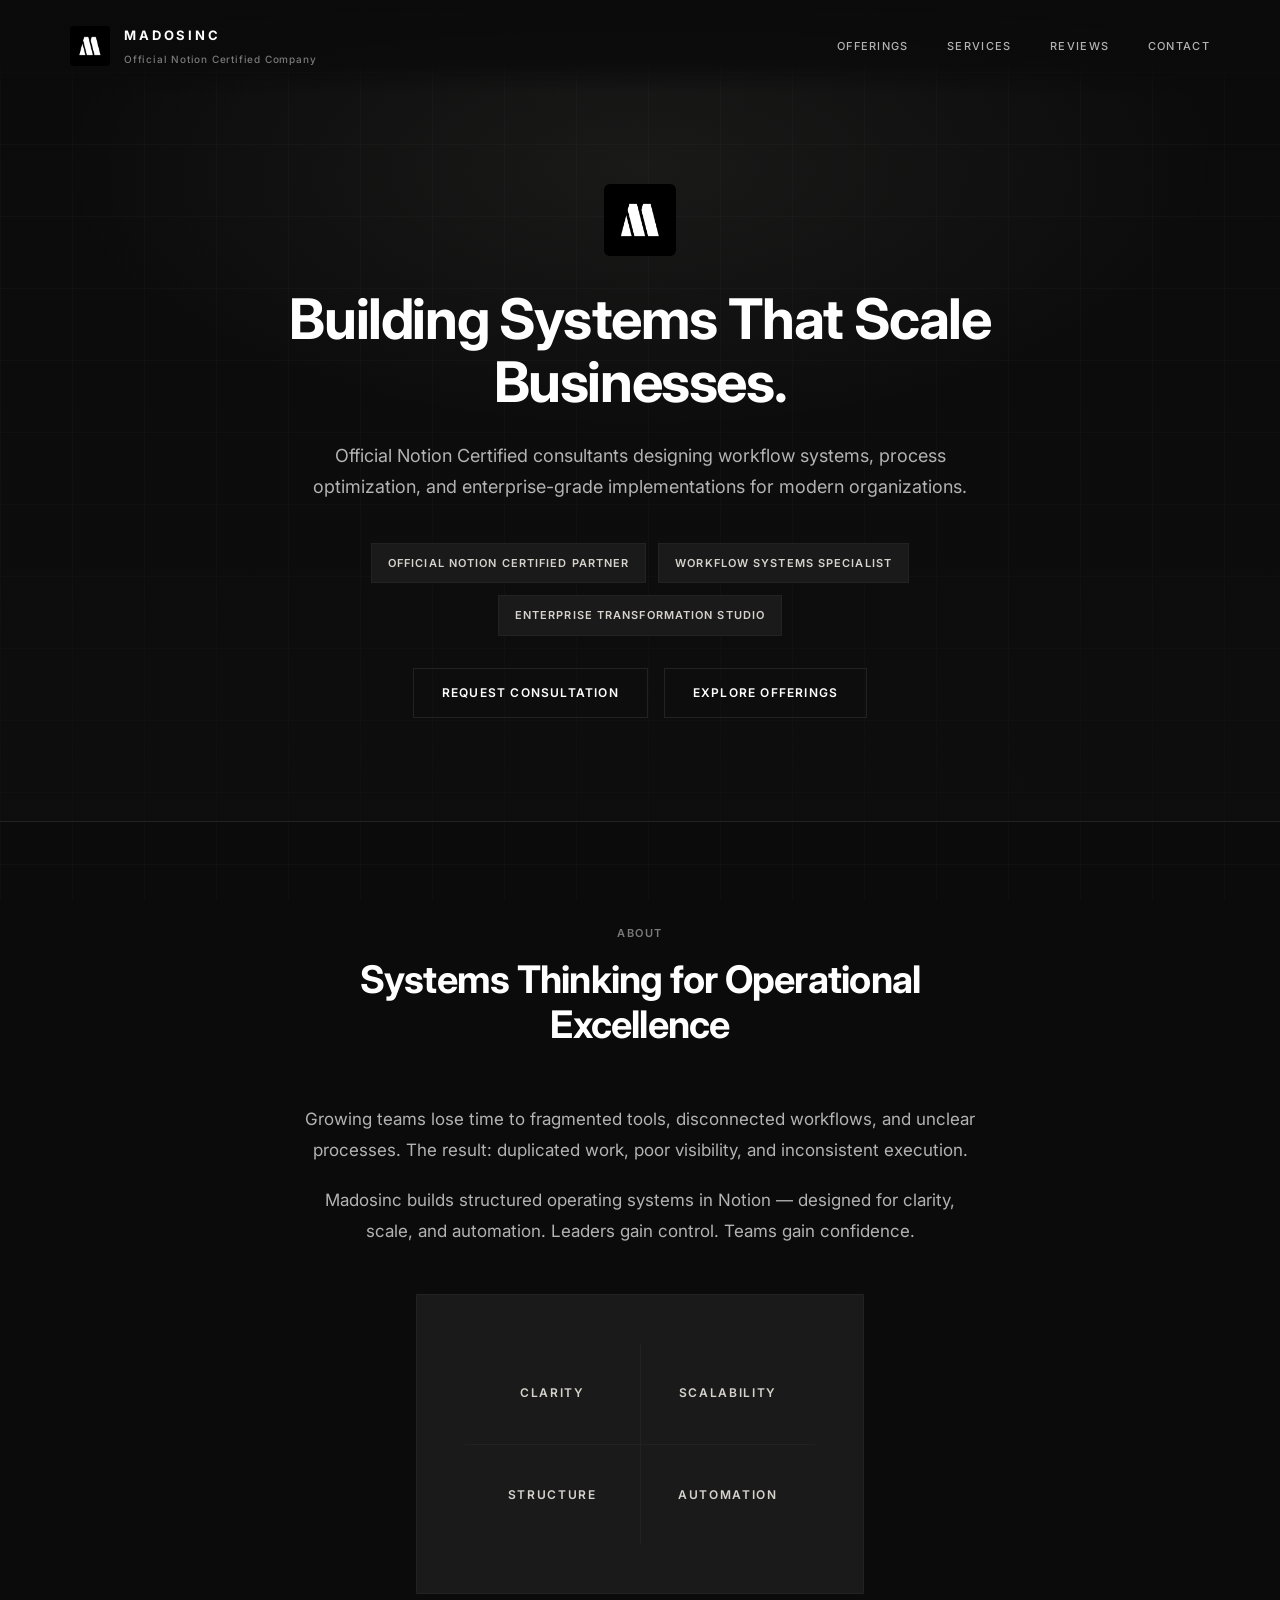
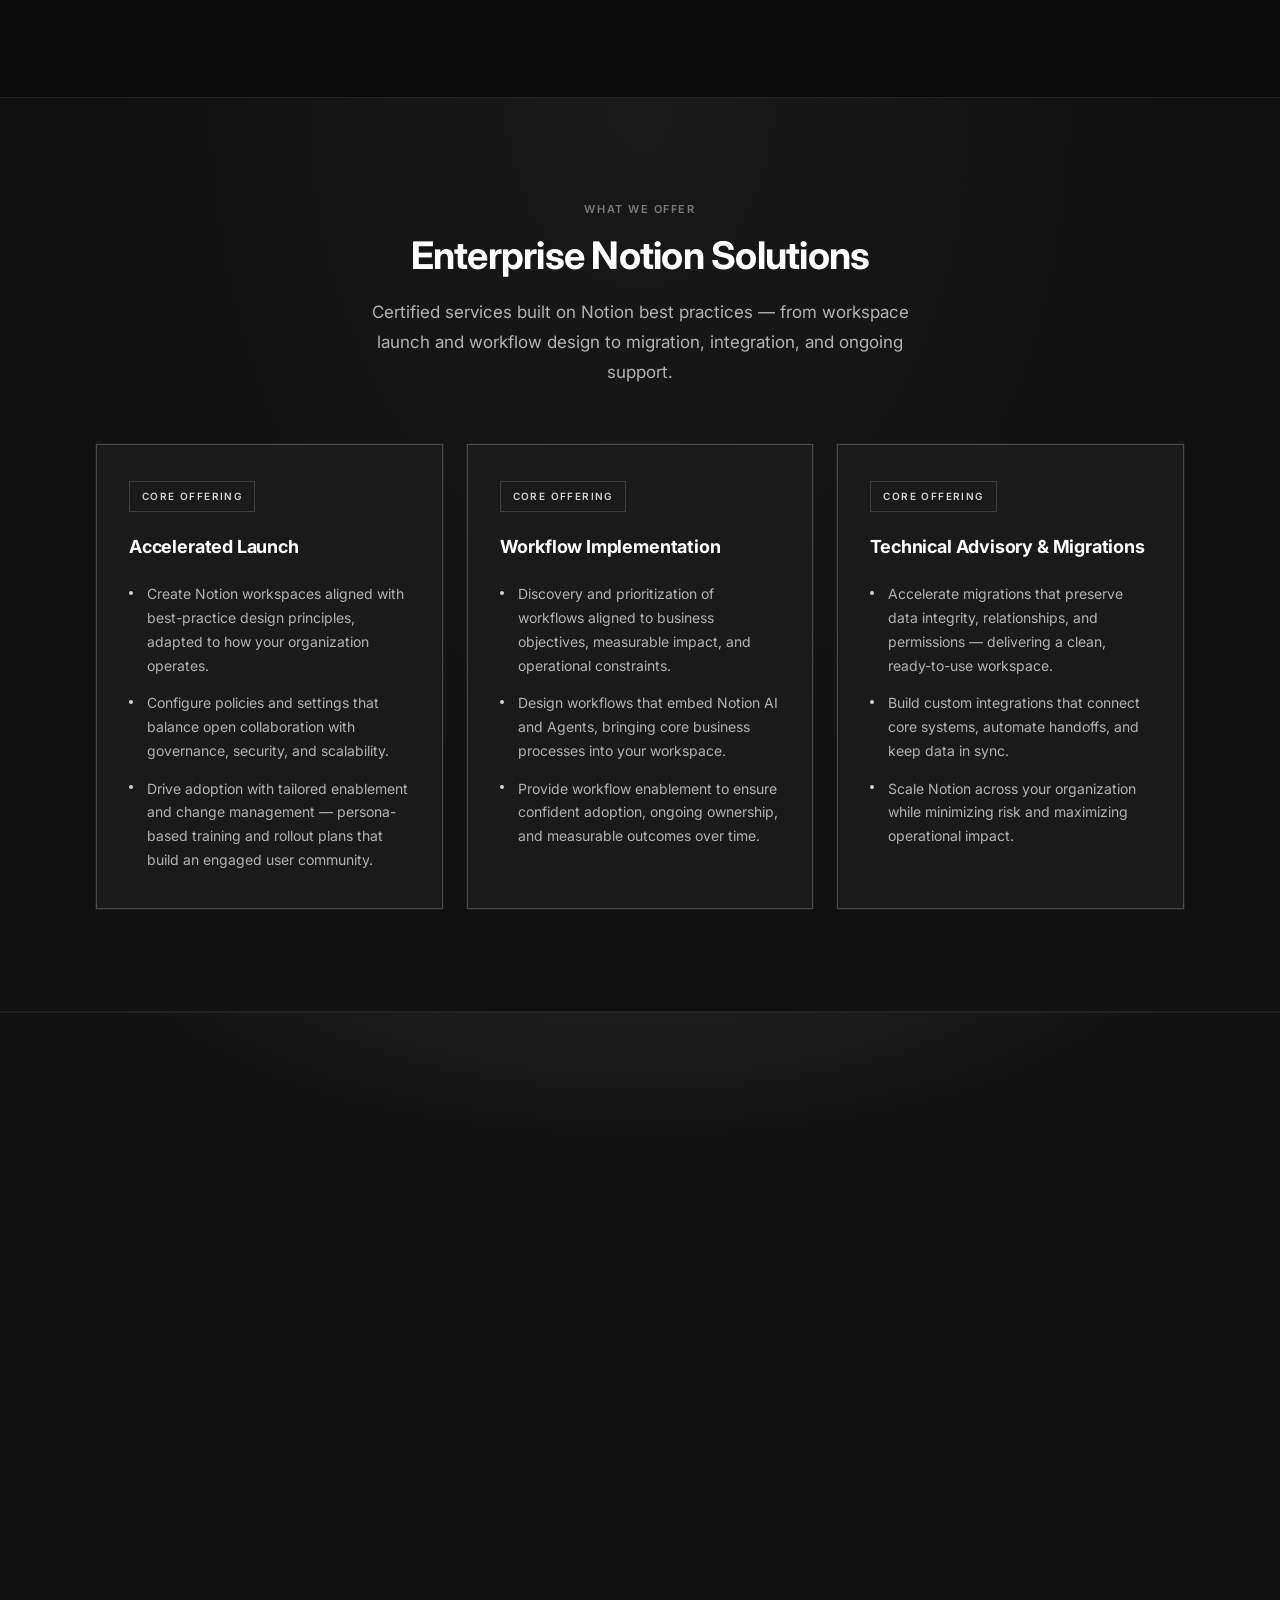
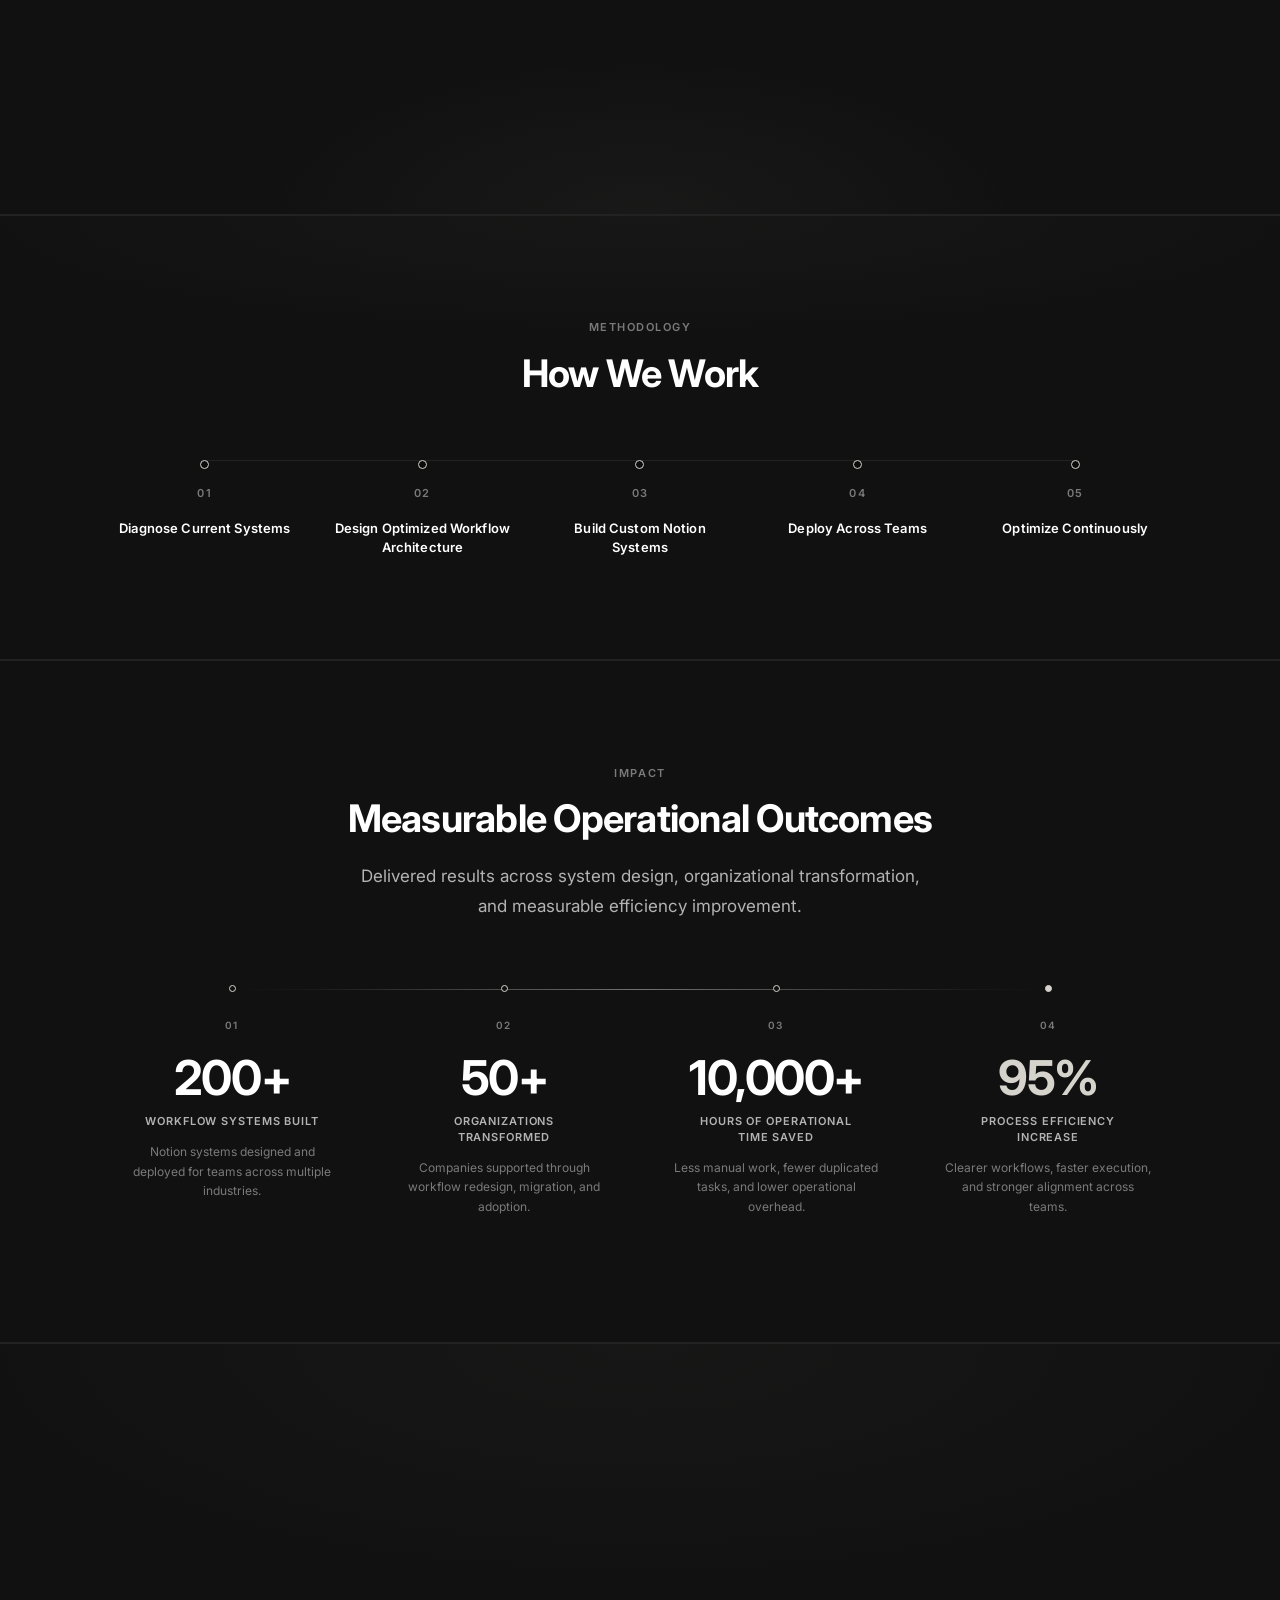
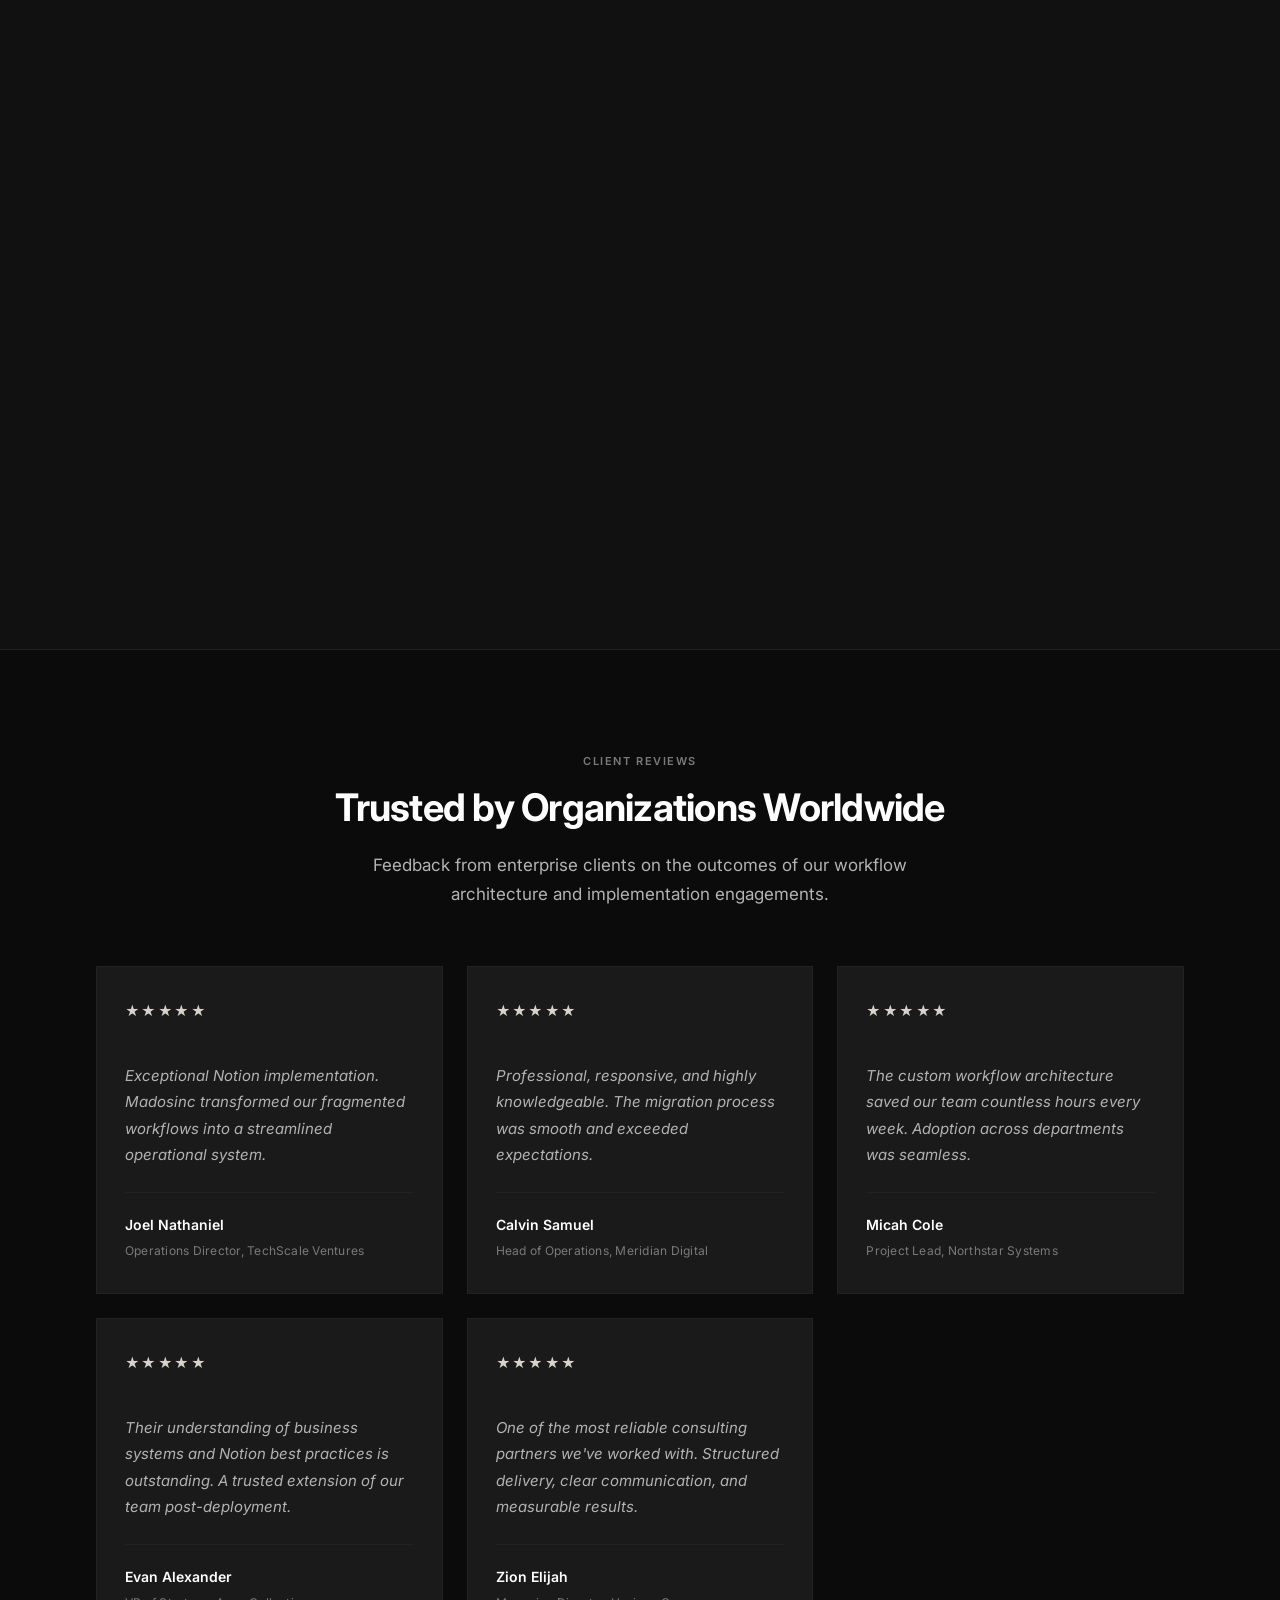
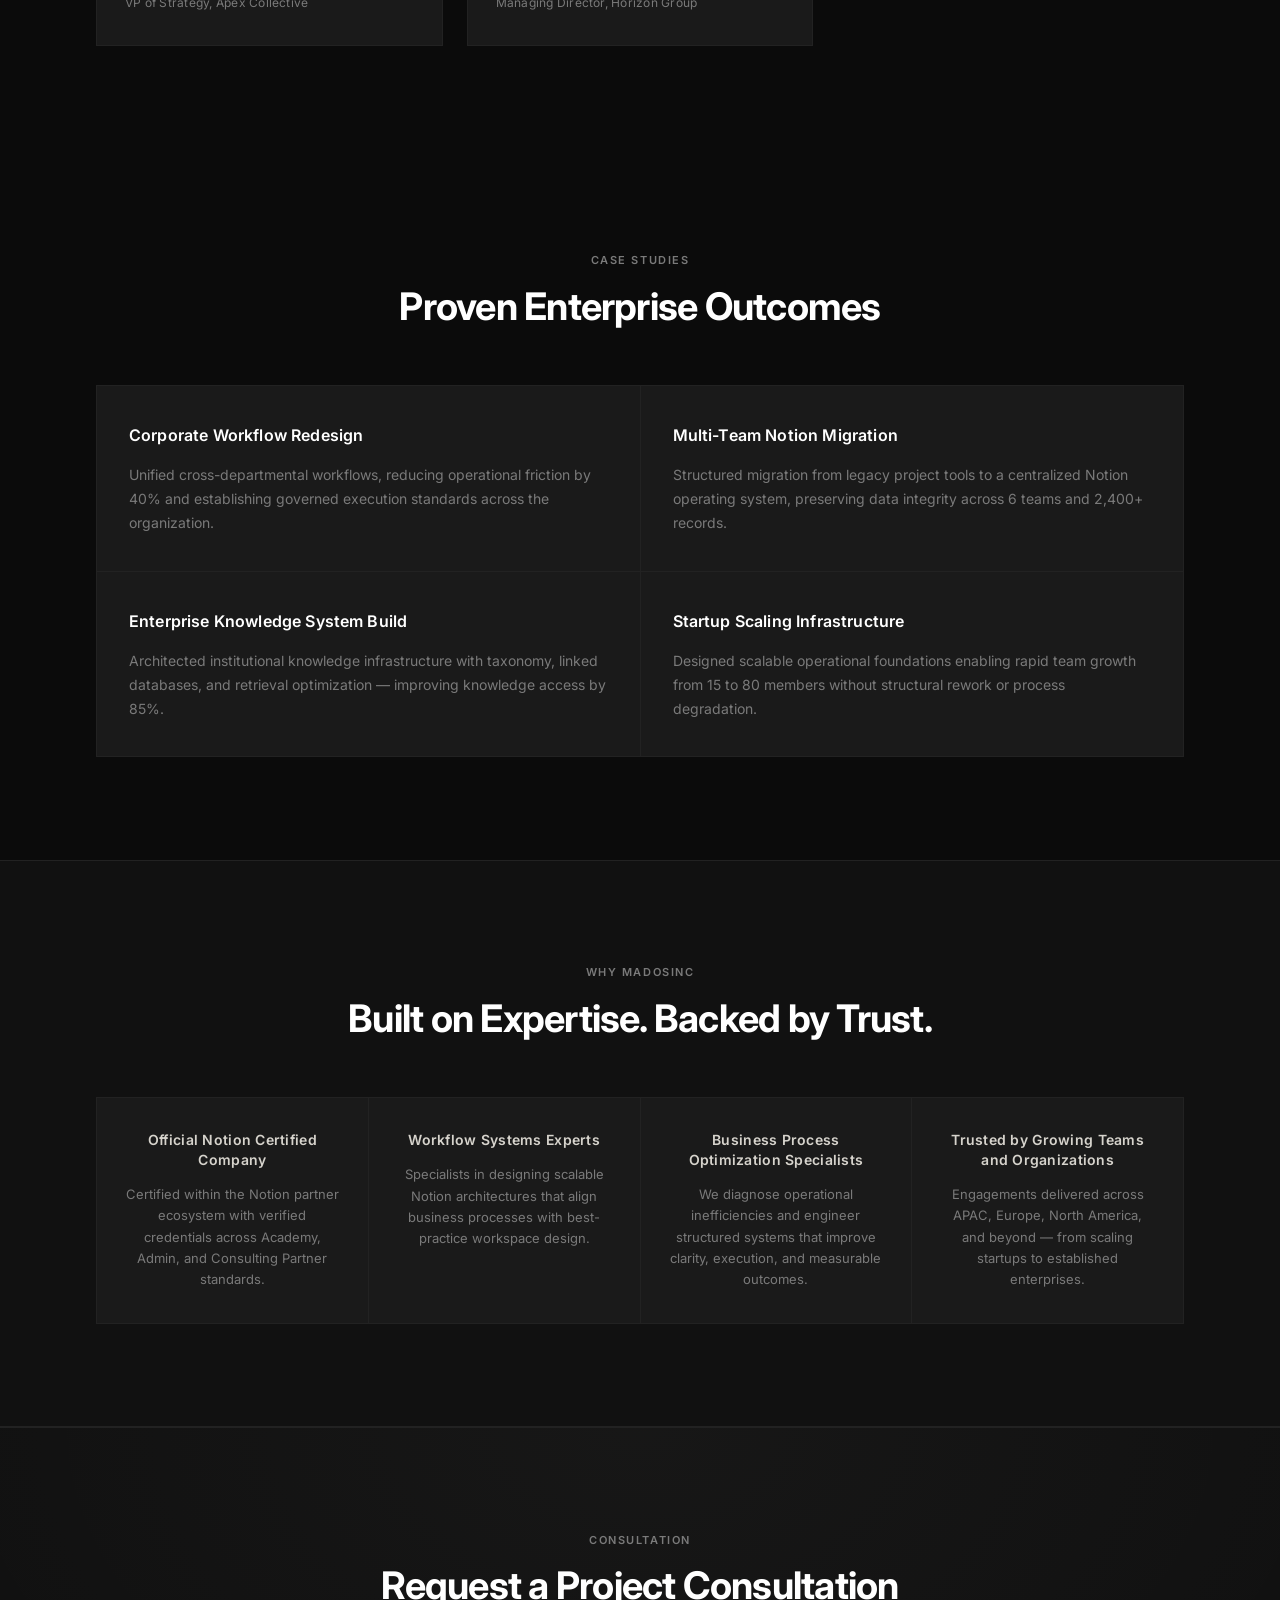
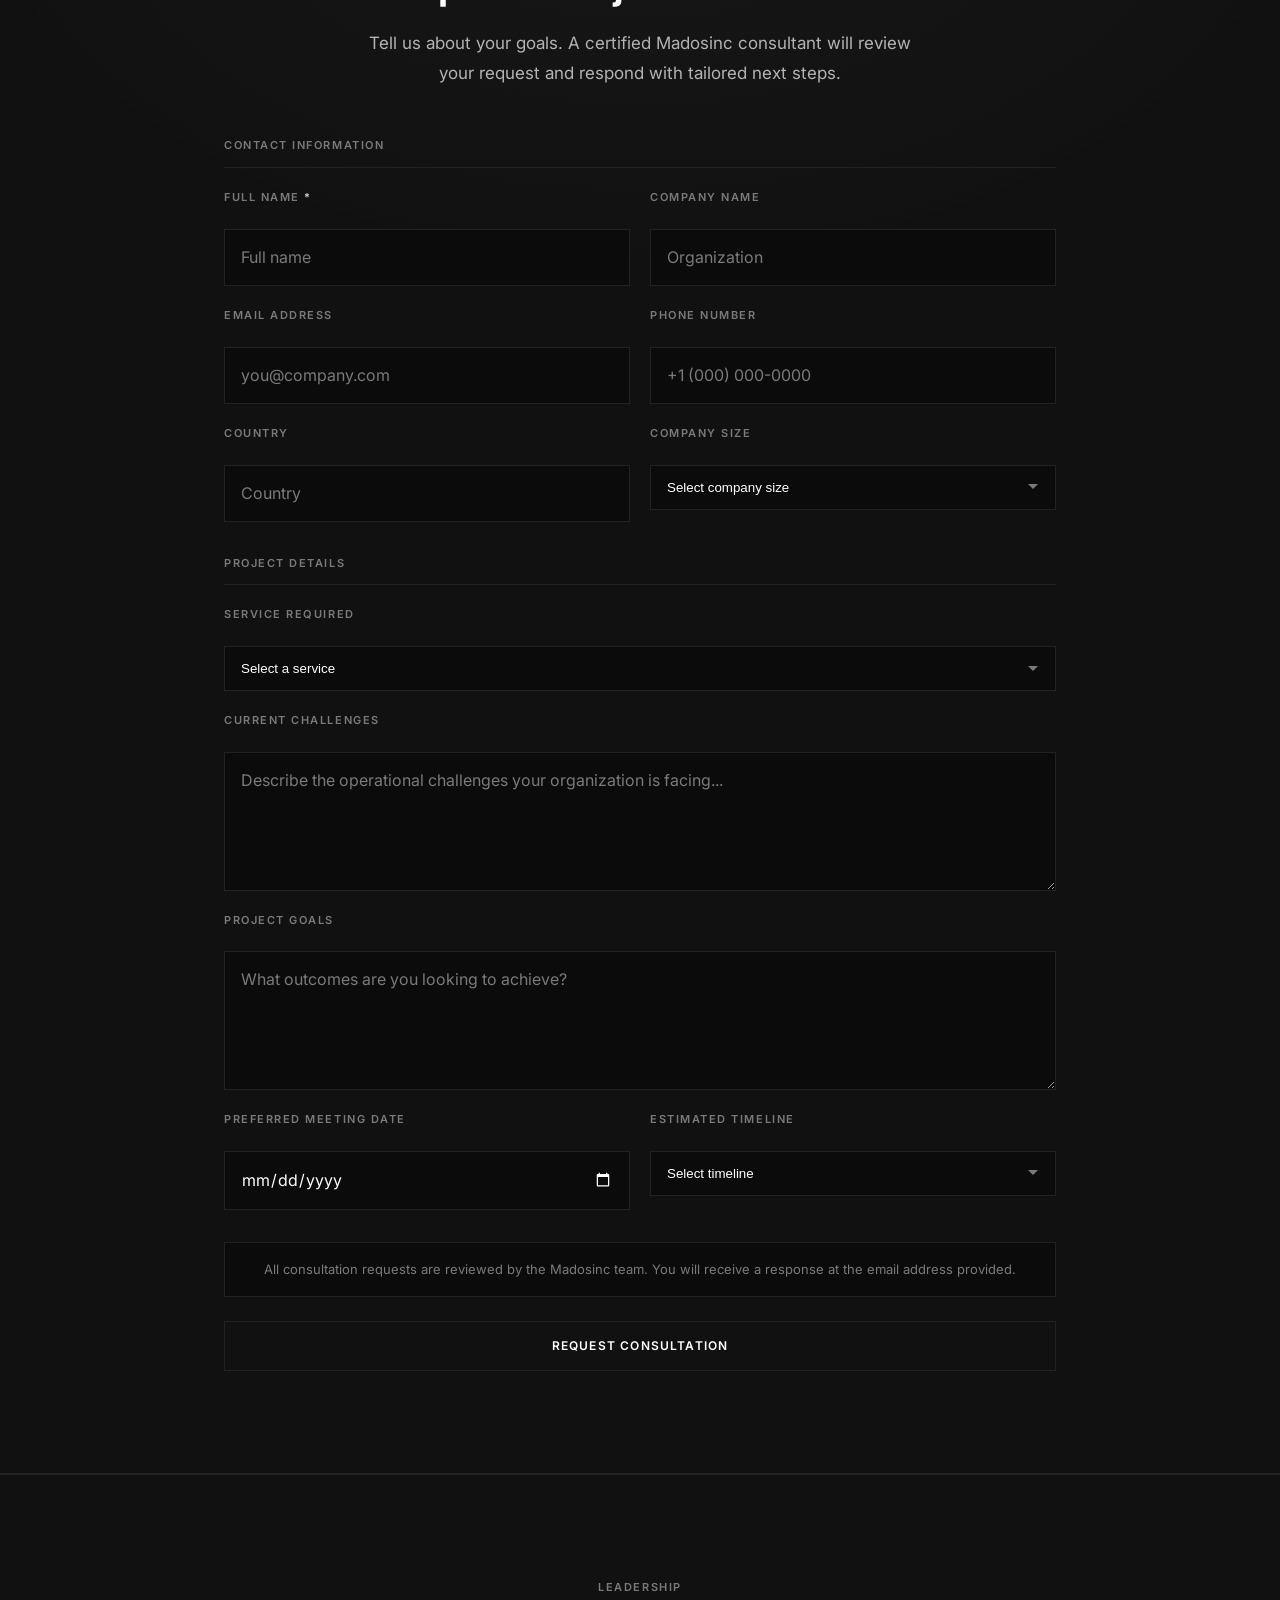
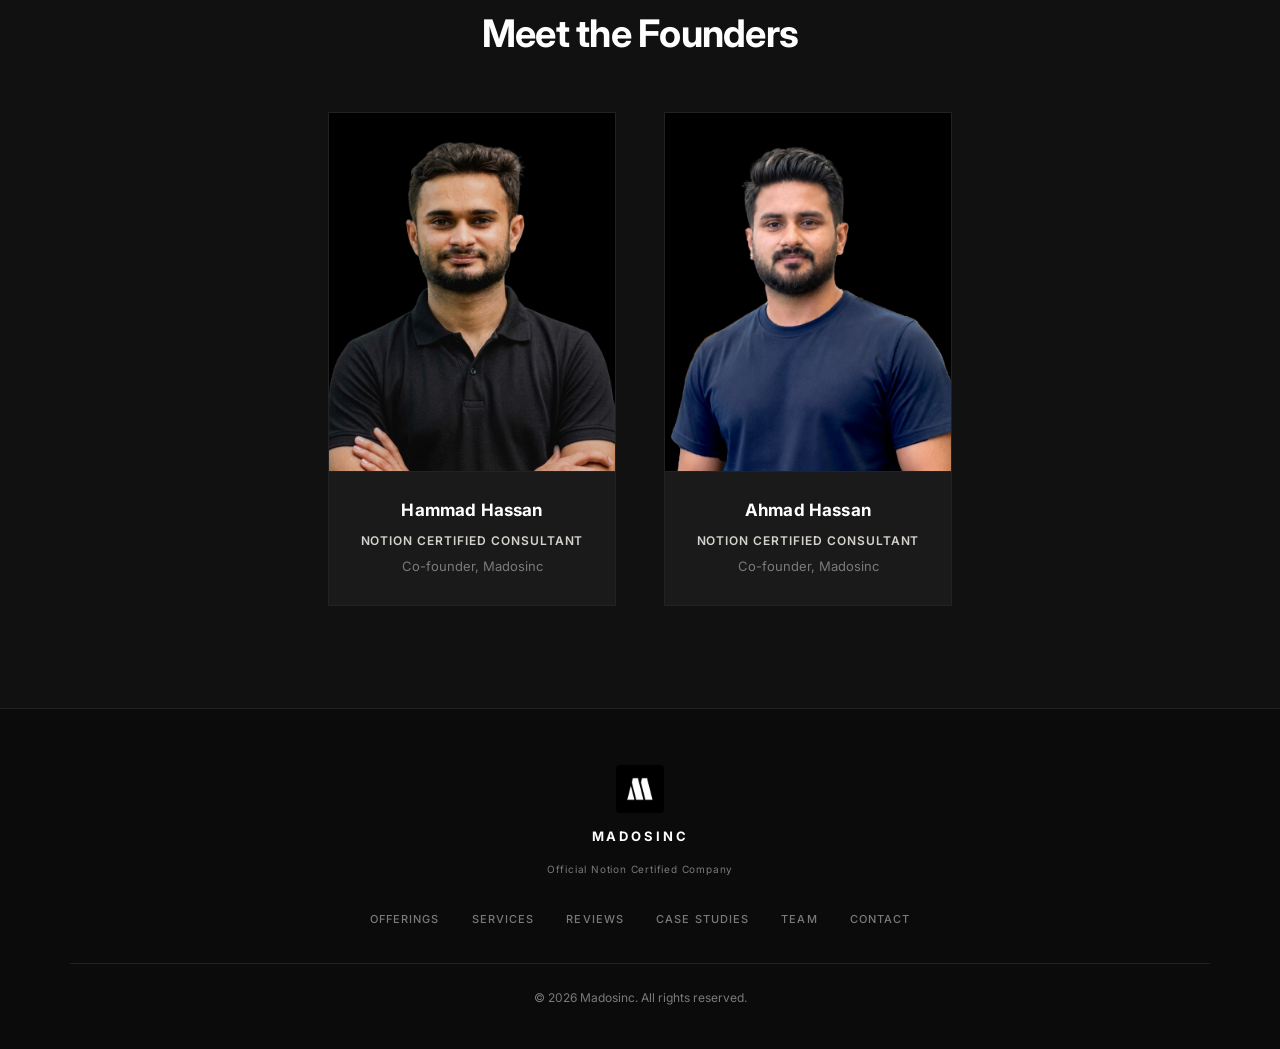
==== commit a88ffbb0: "Yes" ====
--- a/index.html
+++ b/index.html
@@ -8,23 +8,26 @@
   <meta property="og:title" content="Madosinc | Official Notion Certified Company">
   <meta property="og:description" content="Building Systems That Scale Businesses. Official Notion Certified workflow architecture and enterprise implementation.">
   <meta property="og:type" content="website">
+  <meta name="theme-color" content="#0b0b0b">
+  <meta name="color-scheme" content="dark">
   <title>Madosinc | Official Notion Certified Company</title>
   <link rel="preconnect" href="https://fonts.googleapis.com">
   <link rel="preconnect" href="https://fonts.gstatic.com" crossorigin>
   <link href="https://fonts.googleapis.com/css2?family=Inter:wght@400;500;600;700&display=swap" rel="stylesheet">
   <link rel="stylesheet" href="css/styles.css">
   <link rel="icon" href="images/madosinc-logo.png" type="image/png">
+  <script src="js/main.js" defer></script>
 </head>
 <body>
   <a class="skip-link" href="#main">Skip to main content</a>
 
   <header class="site-header" role="banner">
     <div class="container header__inner">
-      <a class="header__brand-link" href="#">
+      <a class="header__brand-link" href="#" aria-label="Madosinc — return to top">
         <img
           class="header__logo"
           src="images/madosinc-logo.png"
-          alt=""
+          alt="Madosinc logo"
           width="40"
           height="40"
           decoding="async"
@@ -34,12 +37,12 @@
           <span class="header__label">Official Notion Certified Company</span>
         </div>
       </a>
-      <input type="checkbox" id="nav-toggle" class="nav-toggle" aria-hidden="true">
-      <label for="nav-toggle" class="nav-toggle-label" aria-label="Toggle navigation">
+      <input type="checkbox" id="nav-toggle" class="nav-toggle" aria-hidden="true" tabindex="-1">
+      <label for="nav-toggle" class="nav-toggle-label" aria-controls="primary-nav" aria-expanded="false">
         <span></span>
         <span></span>
       </label>
-      <nav class="header__nav" aria-label="Primary">
+      <nav class="header__nav" id="primary-nav" aria-label="Primary">
         <a href="#offerings">Offerings</a>
         <a href="#services">Services</a>
         <a href="#reviews">Reviews</a>
@@ -61,7 +64,7 @@
         >
         <h1 id="hero-heading">Building Systems That Scale Businesses.</h1>
         <p class="hero__subtext">
-          Madosinc is an Official Notion Certified Company specializing in workflow architecture, business process optimization, and enterprise-grade system implementation.
+          Official Notion Certified consultants designing workflow systems, process optimization, and enterprise-grade implementations for modern organizations.
         </p>
         <ul class="hero__badges" aria-label="Credentials">
           <li>Official Notion Certified Partner</li>
@@ -77,19 +80,19 @@
 
     <section class="section" id="about" aria-labelledby="about-heading">
       <div class="container about">
-        <header class="section__header section__header--center fade-in">
+        <header class="section__header section__header--center reveal">
           <p class="label">About</p>
           <h2 id="about-heading">Systems Thinking for Operational Excellence</h2>
         </header>
-        <div class="about__body fade-in">
+        <div class="about__body reveal">
           <p class="about__text">
-            Modern organizations operate across fragmented tools, disconnected teams, and undocumented processes. Operational friction compounds as companies scale — creating visibility gaps, duplicated effort, and inconsistent execution.
+            Growing teams lose time to fragmented tools, disconnected workflows, and unclear processes. The result: duplicated work, poor visibility, and inconsistent execution.
           </p>
           <p class="about__text">
-            Madosinc designs structured operating systems inside Notion. We architect workflows with clarity, scalability, and automation readiness at the core — enabling leadership teams to govern operations with precision and teams to execute with confidence.
+            Madosinc builds structured operating systems in Notion — designed for clarity, scale, and automation. Leaders gain control. Teams gain confidence.
           </p>
         </div>
-        <div class="about__panel fade-in" aria-hidden="true">
+        <div class="about__panel reveal" role="presentation">
           <div class="about__panel-grid">
             <span>Clarity</span>
             <span>Scalability</span>
@@ -102,15 +105,15 @@
 
     <section class="section section--layer section--highlight" id="offerings" aria-labelledby="offerings-heading">
       <div class="container">
-        <header class="section__header section__header--center fade-in">
+        <header class="section__header section__header--center reveal">
           <p class="label">What We Offer</p>
           <h2 id="offerings-heading">Enterprise Notion Solutions</h2>
           <p class="section__intro">
-            Certified implementation services aligned with Notion best practices — from accelerated workspace launch to complex migrations and ongoing optimization.
-          </p>
-        </header>
-        <ul class="offerings-grid">
-          <li class="offering-card offering-card--featured fade-in">
+            Certified services built on Notion best practices — from workspace launch and workflow design to migration, integration, and ongoing support.
+          </p>
+        </header>
+        <ul class="offerings-grid reveal">
+          <li class="offering-card offering-card--featured">
             <span class="offering-card__tag">Core Offering</span>
             <h3>Accelerated Launch</h3>
             <ul class="offering-card__list">
@@ -119,7 +122,7 @@
               <li>Drive adoption with tailored enablement and change management — persona-based training and rollout plans that build an engaged user community.</li>
             </ul>
           </li>
-          <li class="offering-card offering-card--featured fade-in">
+          <li class="offering-card offering-card--featured">
             <span class="offering-card__tag">Core Offering</span>
             <h3>Workflow Implementation</h3>
             <ul class="offering-card__list">
@@ -128,7 +131,7 @@
               <li>Provide workflow enablement to ensure confident adoption, ongoing ownership, and measurable outcomes over time.</li>
             </ul>
           </li>
-          <li class="offering-card offering-card--featured fade-in">
+          <li class="offering-card offering-card--featured">
             <span class="offering-card__tag">Core Offering</span>
             <h3>Technical Advisory &amp; Migrations</h3>
             <ul class="offering-card__list">
@@ -143,52 +146,52 @@
 
     <section class="section section--layer section--shine services-section" id="services" aria-labelledby="services-heading">
       <div class="container services">
-        <header class="services__header section__header section__header--center fade-in">
+        <header class="services__header section__header section__header--center reveal">
           <p class="label">Capabilities</p>
           <h2 id="services-heading">Full-Service Delivery</h2>
           <p class="section__intro">
-            End-to-end project types available across global regions — from discovery through deployment and ongoing support.
-          </p>
-        </header>
-        <div class="services-showcase fade-in">
+            Ten delivery capabilities spanning discovery, implementation, integration, training, and long-term system support.
+          </p>
+        </header>
+        <div class="services-showcase reveal">
           <ul class="services-grid">
-            <li class="service-card fade-in">
+            <li class="service-card">
               <h3>Workflow Discovery</h3>
               <p>Analyze existing business processes and identify inefficiencies.</p>
             </li>
-            <li class="service-card fade-in">
+            <li class="service-card">
               <h3>Workflow Implementation</h3>
               <p>Build structured, scalable Notion-based systems.</p>
             </li>
-            <li class="service-card fade-in">
+            <li class="service-card">
               <h3>Solution Implementation</h3>
               <p>Deploy complete operational systems across teams.</p>
             </li>
-            <li class="service-card fade-in">
+            <li class="service-card">
               <h3>Integration Systems</h3>
               <p>Connect tools, databases, and workflows seamlessly.</p>
             </li>
-            <li class="service-card fade-in">
+            <li class="service-card">
               <h3>Migration Services</h3>
               <p>Move teams from legacy tools to Notion ecosystems.</p>
             </li>
-            <li class="service-card fade-in">
+            <li class="service-card">
               <h3>Change Management</h3>
               <p>Ensure smooth adoption of new systems across organizations.</p>
             </li>
-            <li class="service-card fade-in">
+            <li class="service-card">
               <h3>Custom Training</h3>
               <p>Train teams on Notion workflows and productivity systems.</p>
             </li>
-            <li class="service-card fade-in">
+            <li class="service-card">
               <h3>Ongoing Support</h3>
               <p>Continuous system optimization and improvements.</p>
             </li>
-            <li class="service-card fade-in">
+            <li class="service-card">
               <h3>Project Management Systems</h3>
               <p>Design structured project execution frameworks.</p>
             </li>
-            <li class="service-card fade-in">
+            <li class="service-card">
               <h3>Custom Templates</h3>
               <p>Enterprise-ready Notion templates tailored to operations.</p>
             </li>
@@ -199,11 +202,11 @@
 
     <section class="section section--layer" id="work" aria-labelledby="process-heading">
       <div class="container">
-        <header class="section__header section__header--center fade-in">
+        <header class="section__header section__header--center reveal">
           <p class="label">Methodology</p>
           <h2 id="process-heading">How We Work</h2>
         </header>
-        <ol class="process-timeline fade-in">
+        <ol class="process-timeline reveal">
           <li class="process-step">
             <span class="process-step__num">01</span>
             <h3>Diagnose Current Systems</h3>
@@ -230,37 +233,37 @@
 
     <section class="section metrics" id="impact" aria-labelledby="metrics-heading">
       <div class="container">
-        <header class="section__header section__header--center fade-in">
+        <header class="section__header section__header--center reveal">
           <p class="label">Impact</p>
           <h2 id="metrics-heading">Measurable Operational Outcomes</h2>
           <p class="section__intro">
-            A track record of structured delivery — from system architecture through organization-wide transformation and sustained efficiency gains.
-          </p>
-        </header>
-        <ol class="metrics-flow fade-in">
+            Delivered results across system design, organizational transformation, and measurable efficiency improvement.
+          </p>
+        </header>
+        <ol class="metrics-flow reveal">
           <li class="metric">
             <span class="metric__step" aria-hidden="true">01</span>
             <span class="metric__value">200+</span>
             <span class="metric__label">Workflow Systems Built</span>
-            <span class="metric__desc">Structured Notion architectures designed and deployed across diverse operational environments.</span>
+            <span class="metric__desc">Notion systems designed and deployed for teams across multiple industries.</span>
           </li>
           <li class="metric">
             <span class="metric__step" aria-hidden="true">02</span>
             <span class="metric__value">50+</span>
             <span class="metric__label">Organizations Transformed</span>
-            <span class="metric__desc">Teams and enterprises guided through workflow redesign, migration, and system adoption.</span>
+            <span class="metric__desc">Companies supported through workflow redesign, migration, and adoption.</span>
           </li>
           <li class="metric">
             <span class="metric__step" aria-hidden="true">03</span>
             <span class="metric__value">10,000+</span>
             <span class="metric__label">Hours of Operational Time Saved</span>
-            <span class="metric__desc">Documented reduction in manual processes, duplicated effort, and operational overhead.</span>
+            <span class="metric__desc">Less manual work, fewer duplicated tasks, and lower operational overhead.</span>
           </li>
           <li class="metric metric--accent">
             <span class="metric__step" aria-hidden="true">04</span>
             <span class="metric__value">95%</span>
             <span class="metric__label">Process Efficiency Increase</span>
-            <span class="metric__desc">Average improvement in workflow clarity, execution speed, and cross-team alignment.</span>
+            <span class="metric__desc">Clearer workflows, faster execution, and stronger alignment across teams.</span>
           </li>
         </ol>
       </div>
@@ -268,19 +271,19 @@
 
     <section class="section section--layer" id="solutions" aria-labelledby="partnership-heading">
       <div class="container partnership">
-        <header class="section__header section__header--center fade-in">
+        <header class="section__header section__header--center reveal">
           <p class="label">Partnership</p>
           <h2 id="partnership-heading">Official Notion Ecosystem Partner</h2>
         </header>
-        <div class="partnership__body fade-in">
+        <div class="partnership__body reveal">
           <p class="partnership__text">
-            Madosinc operates within the official Notion partner ecosystem — aligned with certified standards for workspace architecture, implementation methodology, and enterprise delivery practices.
+            Madosinc is part of the official Notion partner ecosystem — certified in workspace architecture, implementation standards, and enterprise delivery.
           </p>
           <p class="partnership__text">
-            Our engagements follow rigorous best practices in database design, permission governance, integration architecture, and change management. Every system we deliver meets the operational standards expected of enterprise-grade Notion implementations.
+            Every engagement follows best practices in database design, permissions, integrations, and change management — built to enterprise operational standards.
           </p>
         </div>
-        <figure class="partnership__badges fade-in">
+        <figure class="partnership__badges reveal">
           <img
             src="images/official-certified-by-notion.png"
             alt="Official Notion certifications: Academy Essentials, Advanced, Workflows, AI, Certified Admin, Service Specialist, and Consulting Partner"
@@ -296,15 +299,15 @@
 
     <section class="section" id="reviews" aria-labelledby="reviews-heading">
       <div class="container">
-        <header class="section__header section__header--center fade-in">
+        <header class="section__header section__header--center reveal">
           <p class="label">Client Reviews</p>
           <h2 id="reviews-heading">Trusted by Organizations Worldwide</h2>
           <p class="section__intro">
             Feedback from enterprise clients on the outcomes of our workflow architecture and implementation engagements.
           </p>
         </header>
-        <ul class="reviews-grid">
-          <li class="review-card fade-in">
+        <ul class="reviews-grid reveal">
+          <li class="review-card">
             <div class="review-card__stars" aria-label="5 out of 5 stars">
               <span aria-hidden="true">★★★★★</span>
             </div>
@@ -316,7 +319,7 @@
               <span class="review-card__role">Operations Director, TechScale Ventures</span>
             </footer>
           </li>
-          <li class="review-card fade-in">
+          <li class="review-card">
             <div class="review-card__stars" aria-label="5 out of 5 stars">
               <span aria-hidden="true">★★★★★</span>
             </div>
@@ -328,7 +331,7 @@
               <span class="review-card__role">Head of Operations, Meridian Digital</span>
             </footer>
           </li>
-          <li class="review-card fade-in">
+          <li class="review-card">
             <div class="review-card__stars" aria-label="5 out of 5 stars">
               <span aria-hidden="true">★★★★★</span>
             </div>
@@ -340,7 +343,7 @@
               <span class="review-card__role">Project Lead, Northstar Systems</span>
             </footer>
           </li>
-          <li class="review-card fade-in">
+          <li class="review-card">
             <div class="review-card__stars" aria-label="5 out of 5 stars">
               <span aria-hidden="true">★★★★★</span>
             </div>
@@ -352,7 +355,7 @@
               <span class="review-card__role">VP of Strategy, Apex Collective</span>
             </footer>
           </li>
-          <li class="review-card fade-in">
+          <li class="review-card">
             <div class="review-card__stars" aria-label="5 out of 5 stars">
               <span aria-hidden="true">★★★★★</span>
             </div>
@@ -370,24 +373,24 @@
 
     <section class="section" id="case-studies" aria-labelledby="cases-heading">
       <div class="container">
-        <header class="section__header section__header--center fade-in">
+        <header class="section__header section__header--center reveal">
           <p class="label">Case Studies</p>
           <h2 id="cases-heading">Proven Enterprise Outcomes</h2>
         </header>
-        <ul class="cases-grid">
-          <li class="case-card fade-in">
+        <ul class="cases-grid reveal">
+          <li class="case-card">
             <h3>Corporate Workflow Redesign</h3>
             <p>Unified cross-departmental workflows, reducing operational friction by 40% and establishing governed execution standards across the organization.</p>
           </li>
-          <li class="case-card fade-in">
+          <li class="case-card">
             <h3>Multi-Team Notion Migration</h3>
             <p>Structured migration from legacy project tools to a centralized Notion operating system, preserving data integrity across 6 teams and 2,400+ records.</p>
           </li>
-          <li class="case-card fade-in">
+          <li class="case-card">
             <h3>Enterprise Knowledge System Build</h3>
             <p>Architected institutional knowledge infrastructure with taxonomy, linked databases, and retrieval optimization — improving knowledge access by 85%.</p>
           </li>
-          <li class="case-card fade-in">
+          <li class="case-card">
             <h3>Startup Scaling Infrastructure</h3>
             <p>Designed scalable operational foundations enabling rapid team growth from 15 to 80 members without structural rework or process degradation.</p>
           </li>
@@ -397,11 +400,11 @@
 
     <section class="section trust" id="trust" aria-labelledby="trust-heading">
       <div class="container">
-        <header class="section__header section__header--center fade-in">
+        <header class="section__header section__header--center reveal">
           <p class="label">Why Madosinc</p>
           <h2 id="trust-heading">Built on Expertise. Backed by Trust.</h2>
         </header>
-        <ul class="trust-grid fade-in">
+        <ul class="trust-grid reveal">
           <li class="trust-card">
             <h3>Official Notion Certified Company</h3>
             <p>Certified within the Notion partner ecosystem with verified credentials across Academy, Admin, and Consulting Partner standards.</p>
@@ -424,15 +427,16 @@
 
     <section class="section section--layer contact-section" id="contact" aria-labelledby="contact-heading">
       <div class="container contact">
-        <header class="contact__header section__header--center fade-in">
+        <header class="contact__header section__header--center reveal">
           <p class="label">Consultation</p>
           <h2 id="contact-heading">Request a Project Consultation</h2>
           <p class="section__intro">
-            Share your operational objectives and our certified consultants will review your inquiry and respond promptly with tailored guidance.
+            Tell us about your goals. A certified Madosinc consultant will review your request and respond with tailored next steps.
           </p>
         </header>
         <form
-          class="inquiry-form fade-in"
+          class="inquiry-form reveal"
+          aria-label="Project consultation request form"
           action="https://formsubmit.co/contact@madosinc.com"
           method="POST"
         >
@@ -446,8 +450,8 @@
             <legend class="inquiry-form__legend">Contact Information</legend>
             <div class="inquiry-form__grid">
               <div class="form-field">
-                <label class="label" for="name">Full Name</label>
-                <input type="text" id="name" name="Full Name" required autocomplete="name" placeholder="Full name">
+                <label class="label" for="name">Full Name <span class="required" aria-hidden="true">*</span></label>
+                <input type="text" id="name" name="Full Name" required autocomplete="name" placeholder="Full name" aria-required="true">
               </div>
               <div class="form-field">
                 <label class="label" for="company">Company Name</label>
@@ -537,11 +541,11 @@
 
     <section class="section founders" id="team" aria-labelledby="founders-heading">
       <div class="container">
-        <header class="section__header section__header--center fade-in">
+        <header class="section__header section__header--center reveal">
           <p class="label">Leadership</p>
           <h2 id="founders-heading">Meet the Founders</h2>
         </header>
-        <div class="founders__row fade-in">
+        <div class="founders__row reveal">
           <article class="founder-card">
             <div class="founder-card__photo">
               <img
@@ -587,7 +591,7 @@
         <img
           class="footer__logo"
           src="images/madosinc-logo.png"
-          alt=""
+          alt="Madosinc logo"
           width="48"
           height="48"
           loading="lazy"
--- a/css/styles.css
+++ b/css/styles.css
@@ -15,12 +15,14 @@
   --color-hover-glow: rgba(255, 255, 255, 0.04);
 
   --font-family: "Inter", -apple-system, BlinkMacSystemFont, "Segoe UI", sans-serif;
-  --container-max: 1200px;
-  --section-padding: clamp(4rem, 8vw, 7rem);
+  --container-max: 1140px;
+  --content-max: 42rem;
+  --section-padding: clamp(4.5rem, 8vw, 7rem);
   --header-height: 5.5rem;
 
   --transition-fast: 0.2s ease;
   --transition-base: 0.35s ease;
+  --radius-sm: 4px;
 }
 
 /* Reset & Base
@@ -43,11 +45,18 @@
   font-family: var(--font-family);
   font-size: 1rem;
   font-weight: 400;
-  line-height: 1.65;
+  line-height: 1.7;
   color: var(--color-text-secondary);
   background-color: var(--color-bg);
+  background-image:
+    radial-gradient(ellipse 90% 60% at 50% -20%, rgba(214, 211, 204, 0.05) 0%, transparent 55%),
+    linear-gradient(rgba(255, 255, 255, 0.018) 1px, transparent 1px),
+    linear-gradient(90deg, rgba(255, 255, 255, 0.018) 1px, transparent 1px);
+  background-size: 100% 100%, 72px 72px, 72px 72px;
+  background-attachment: fixed;
   -webkit-font-smoothing: antialiased;
   -moz-osx-font-smoothing: grayscale;
+  overflow-x: hidden;
 }
 
 img {
@@ -82,8 +91,12 @@
    -------------------------------------------------------------------------- */
 
 .container {
-  width: min(100% - 2.5rem, var(--container-max));
-  margin-inline: auto;
+  width: min(100% - clamp(1.5rem, 5vw, 3rem), var(--container-max));
+  margin-inline: auto;
+}
+
+.required {
+  color: var(--color-accent);
 }
 
 .visually-hidden {
@@ -145,19 +158,42 @@
   }
 }
 
+/* Scroll reveal
+   -------------------------------------------------------------------------- */
+
+.reveal {
+  opacity: 0;
+  transform: translateY(1.5rem);
+  transition:
+    opacity 0.7s ease,
+    transform 0.7s ease;
+}
+
+.reveal.is-visible {
+  opacity: 1;
+  transform: translateY(0);
+}
+
 @media (prefers-reduced-motion: reduce) {
   html {
     scroll-behavior: auto;
   }
 
-  .fade-in {
+  body {
+    background-attachment: scroll;
+  }
+
+  .fade-in,
+  .reveal {
     opacity: 1;
     transform: none;
     animation: none;
+    transition: none;
   }
 
   .section--shine::after,
-  .services-showcase {
+  .services-showcase,
+  .hero::before {
     animation: none;
   }
 }
@@ -238,7 +274,10 @@
   text-transform: uppercase;
   color: var(--color-text-secondary);
   position: relative;
-  padding-bottom: 2px;
+  padding: 0.5rem 0;
+  min-height: 2.75rem;
+  display: inline-flex;
+  align-items: center;
   transition: color var(--transition-fast);
 }
 
@@ -272,11 +311,38 @@
    -------------------------------------------------------------------------- */
 
 .hero {
+  position: relative;
   padding: calc(var(--header-height) + 6rem) 0 var(--section-padding);
-  min-height: 90vh;
+  min-height: 88vh;
   display: flex;
   align-items: center;
   border-bottom: 1px solid var(--color-border);
+  overflow: hidden;
+}
+
+.hero::before {
+  content: "";
+  position: absolute;
+  inset: 0;
+  background:
+    radial-gradient(ellipse 70% 50% at 50% 20%, rgba(214, 211, 204, 0.07) 0%, transparent 65%),
+    linear-gradient(180deg, transparent 0%, rgba(17, 17, 17, 0.4) 100%);
+  animation: heroGlow 12s ease-in-out infinite alternate;
+  pointer-events: none;
+}
+
+@keyframes heroGlow {
+  0% {
+    opacity: 0.7;
+  }
+  100% {
+    opacity: 1;
+  }
+}
+
+.hero .container {
+  position: relative;
+  z-index: 1;
 }
 
 .hero__inner {
@@ -343,6 +409,7 @@
   display: inline-flex;
   align-items: center;
   justify-content: center;
+  min-height: 2.75rem;
   padding: 0.875rem 1.75rem;
   font-size: 0.75rem;
   font-weight: 600;
@@ -379,16 +446,31 @@
 .section--layer {
   background-color: var(--color-bg-layer);
   border-block: 1px solid var(--color-border);
+  position: relative;
+}
+
+.section--layer::before {
+  content: "";
+  position: absolute;
+  inset: 0;
+  background: radial-gradient(ellipse 80% 40% at 50% 0%, rgba(214, 211, 204, 0.03) 0%, transparent 70%);
+  pointer-events: none;
+}
+
+.section--layer > .container {
+  position: relative;
+  z-index: 1;
 }
 
 .section__header {
   margin-bottom: 3.5rem;
-  max-width: 36rem;
+  max-width: var(--content-max);
+  margin-inline: auto;
+  text-align: center;
 }
 
 .section__header--center {
   text-align: center;
-  margin-inline: auto;
 }
 
 .section__header h2,
@@ -406,9 +488,9 @@
 .section__intro {
   margin-top: 1.25rem;
   font-size: 1.0625rem;
-  line-height: 1.7;
+  line-height: 1.75;
   color: var(--color-text-secondary);
-  max-width: 40rem;
+  max-width: 36rem;
   margin-inline: auto;
 }
 
@@ -502,15 +584,16 @@
 }
 
 .about__body {
-  max-width: 42rem;
+  max-width: var(--content-max);
   margin-inline: auto;
   margin-bottom: 3rem;
 }
 
 .about__text {
   font-size: 1.0625rem;
-  line-height: 1.75;
+  line-height: 1.8;
   margin-bottom: 1.25rem;
+  text-wrap: pretty;
 }
 
 .about__text:last-child {
@@ -558,6 +641,8 @@
   grid-template-columns: repeat(3, 1fr);
   gap: 1.5rem;
   position: relative;
+  max-width: 68rem;
+  margin-inline: auto;
 }
 
 .offering-card {
@@ -754,6 +839,8 @@
   gap: 0;
   position: relative;
   padding-top: 2rem;
+  max-width: 68rem;
+  margin-inline: auto;
 }
 
 .process-timeline::before {
@@ -954,8 +1041,10 @@
 
 .reviews-grid {
   display: grid;
-  grid-template-columns: repeat(auto-fill, minmax(300px, 1fr));
+  grid-template-columns: repeat(auto-fill, minmax(280px, 1fr));
   gap: 1.5rem;
+  max-width: 68rem;
+  margin-inline: auto;
 }
 
 .review-card {
@@ -1025,6 +1114,8 @@
   gap: 1px;
   background: var(--color-border);
   border: 1px solid var(--color-border);
+  max-width: 68rem;
+  margin-inline: auto;
 }
 
 .case-card {
@@ -1068,6 +1159,8 @@
   gap: 1px;
   background: var(--color-border);
   border: 1px solid var(--color-border);
+  max-width: 68rem;
+  margin-inline: auto;
 }
 
 .trust-card {
@@ -1146,6 +1239,18 @@
   padding: 1rem 1.25rem;
   border: 1px solid var(--color-border);
   background: var(--color-bg);
+}
+
+.form-success {
+  max-width: 52rem;
+  margin: 0 auto 2rem;
+  padding: 1rem 1.25rem;
+  text-align: center;
+  font-size: 0.875rem;
+  line-height: 1.6;
+  color: var(--color-accent);
+  border: 1px solid rgba(214, 211, 204, 0.3);
+  background: rgba(214, 211, 204, 0.06);
 }
 
 .form-honey {
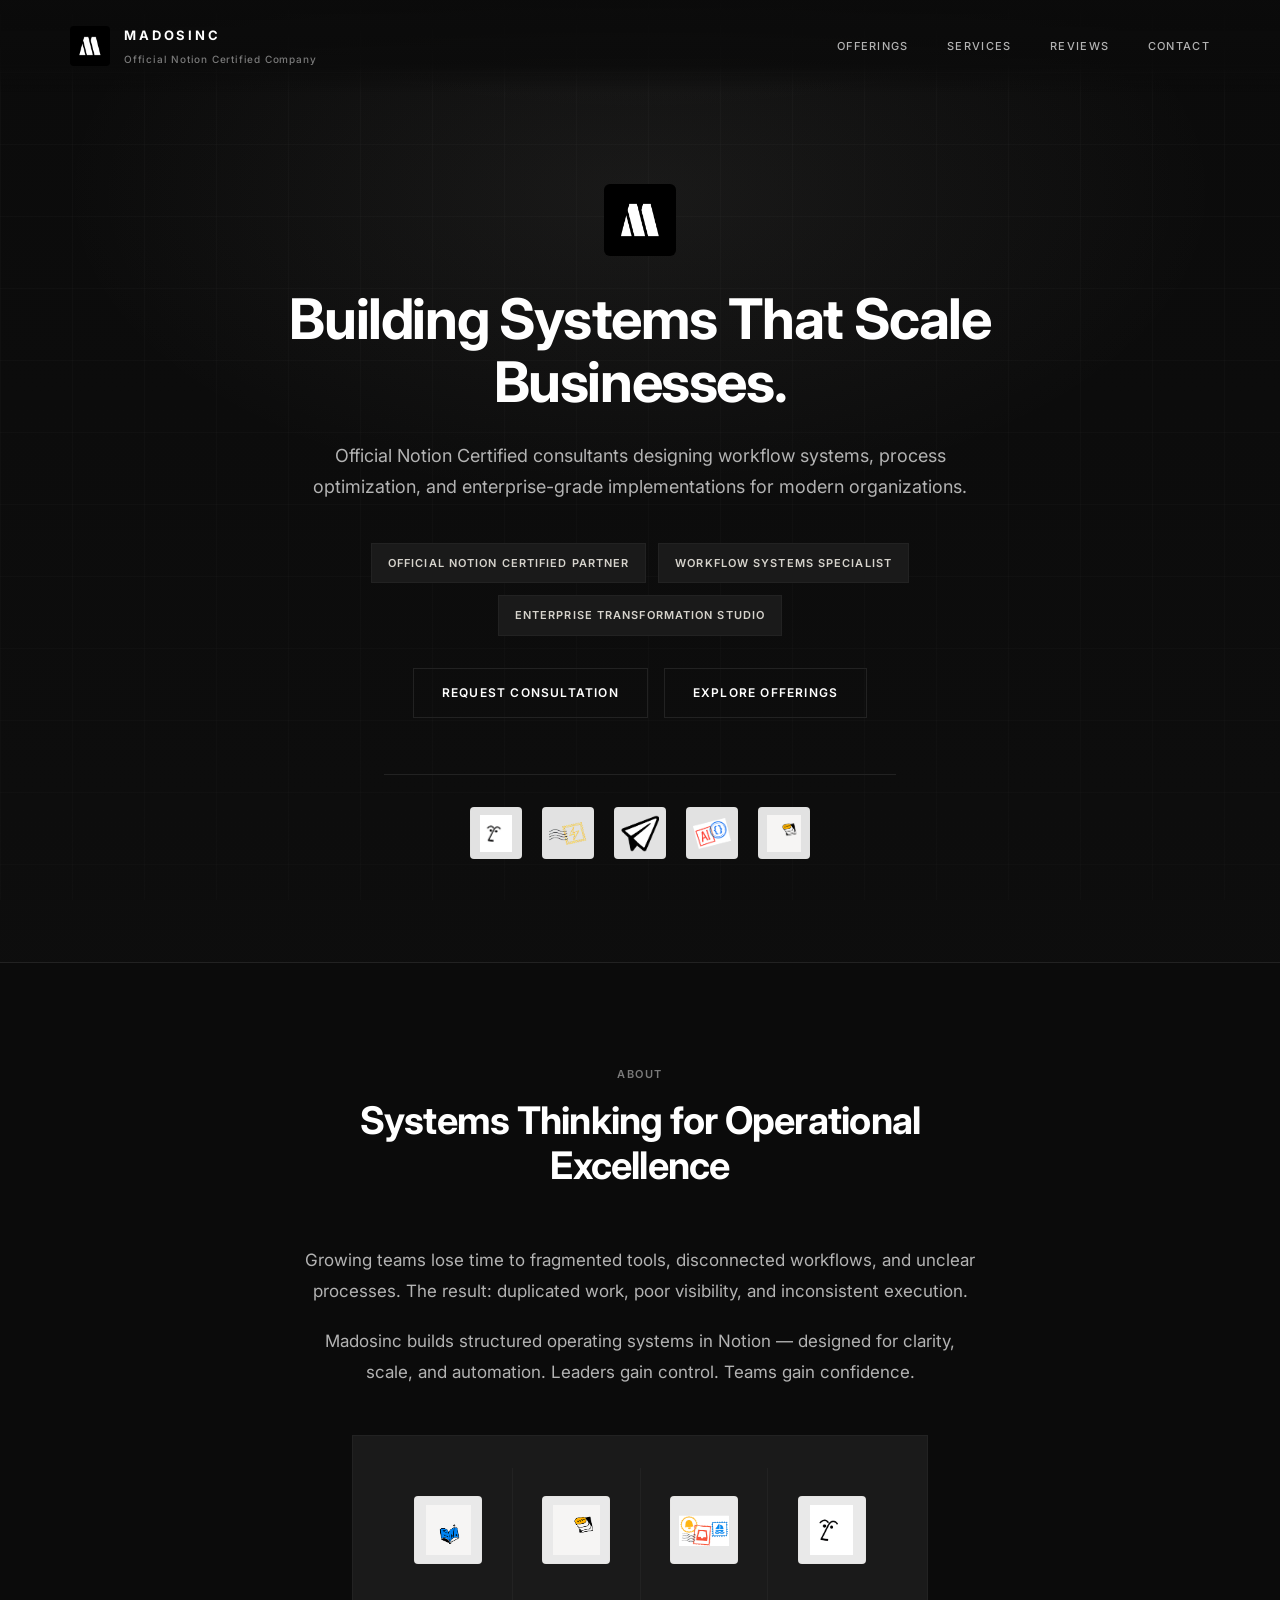
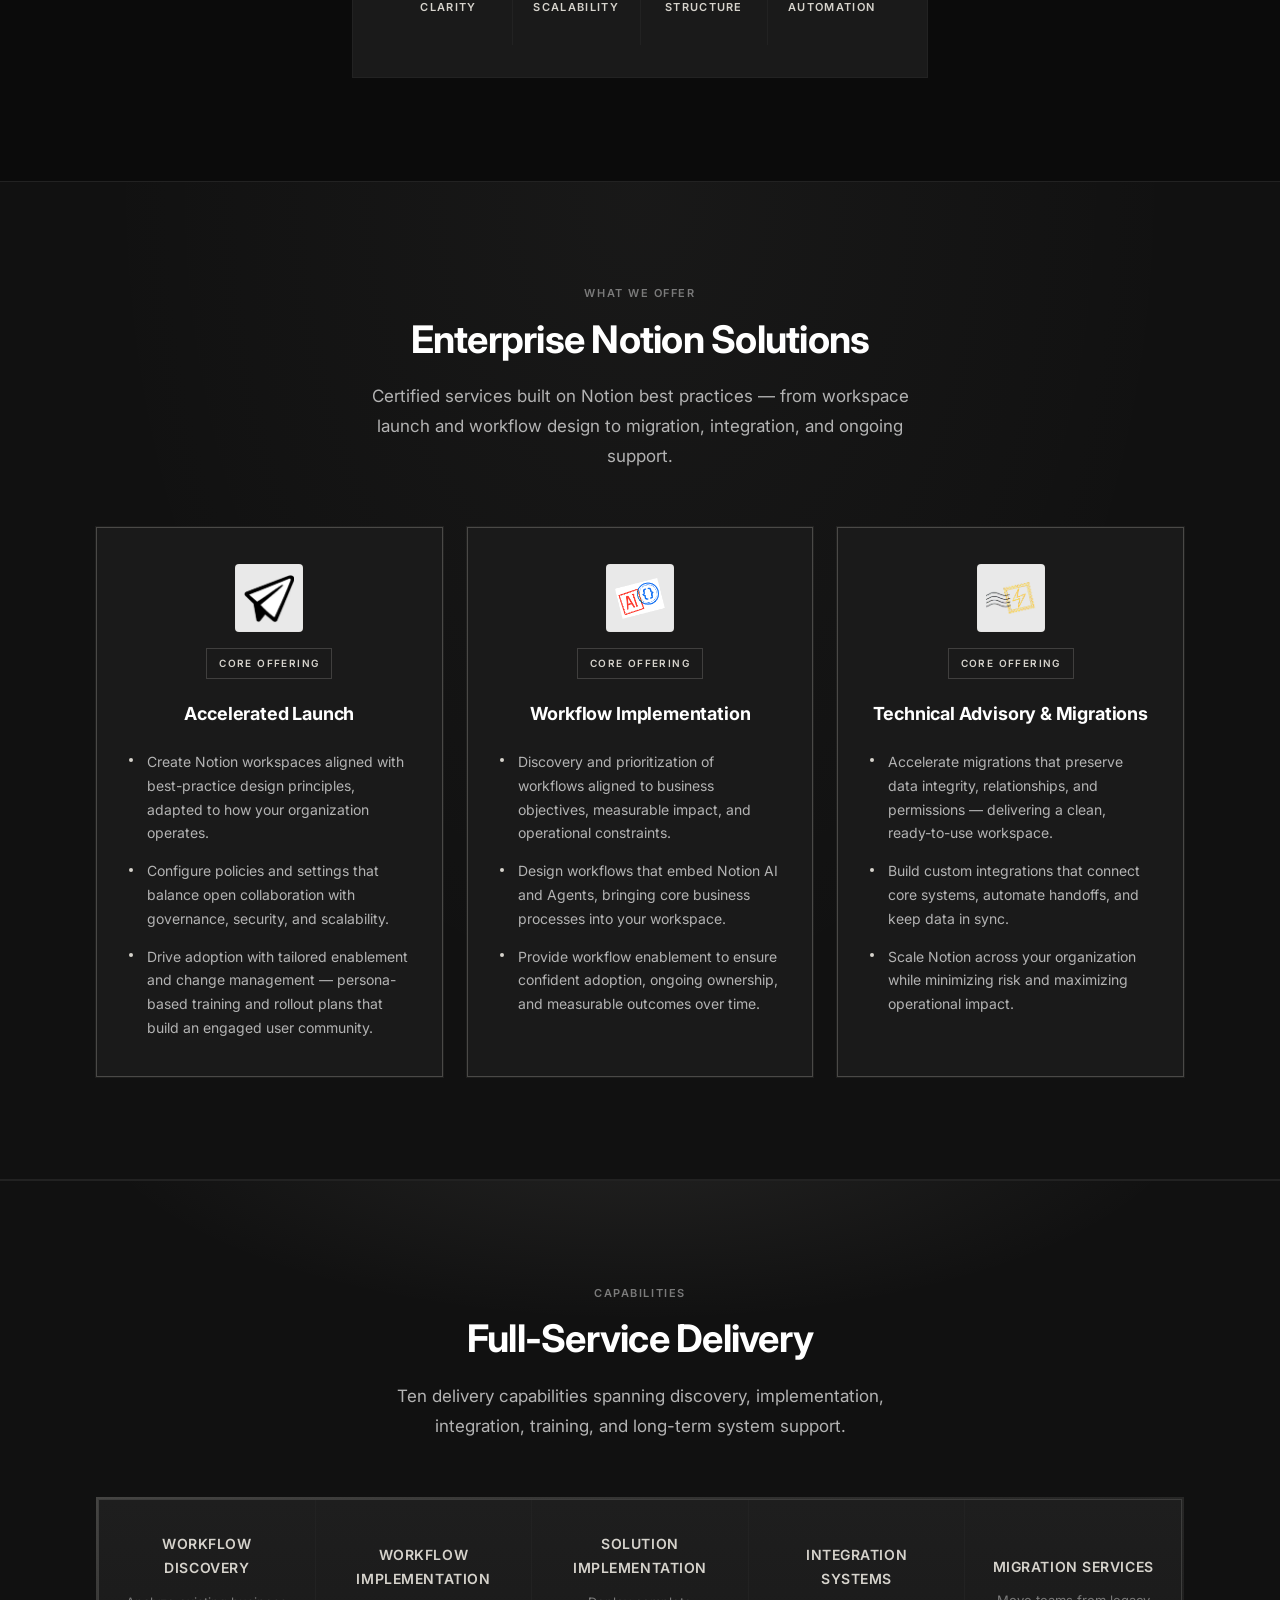
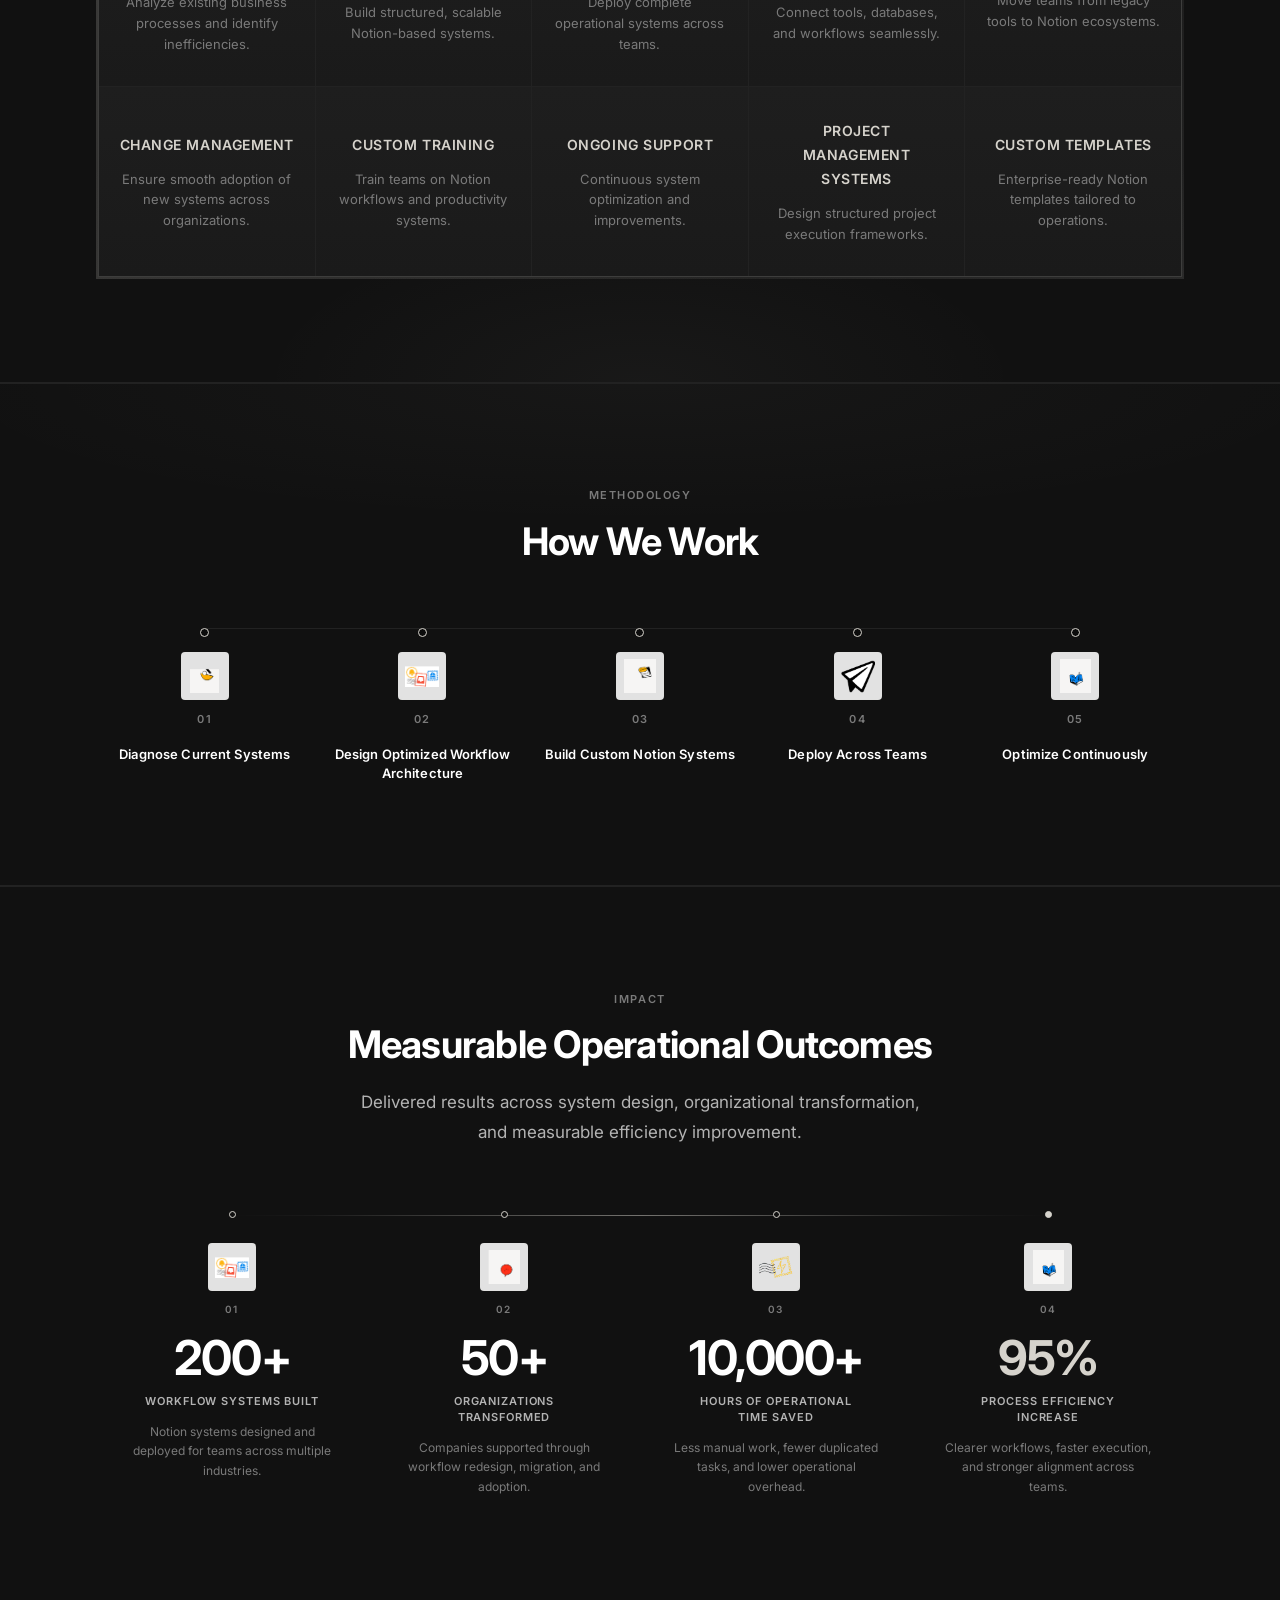
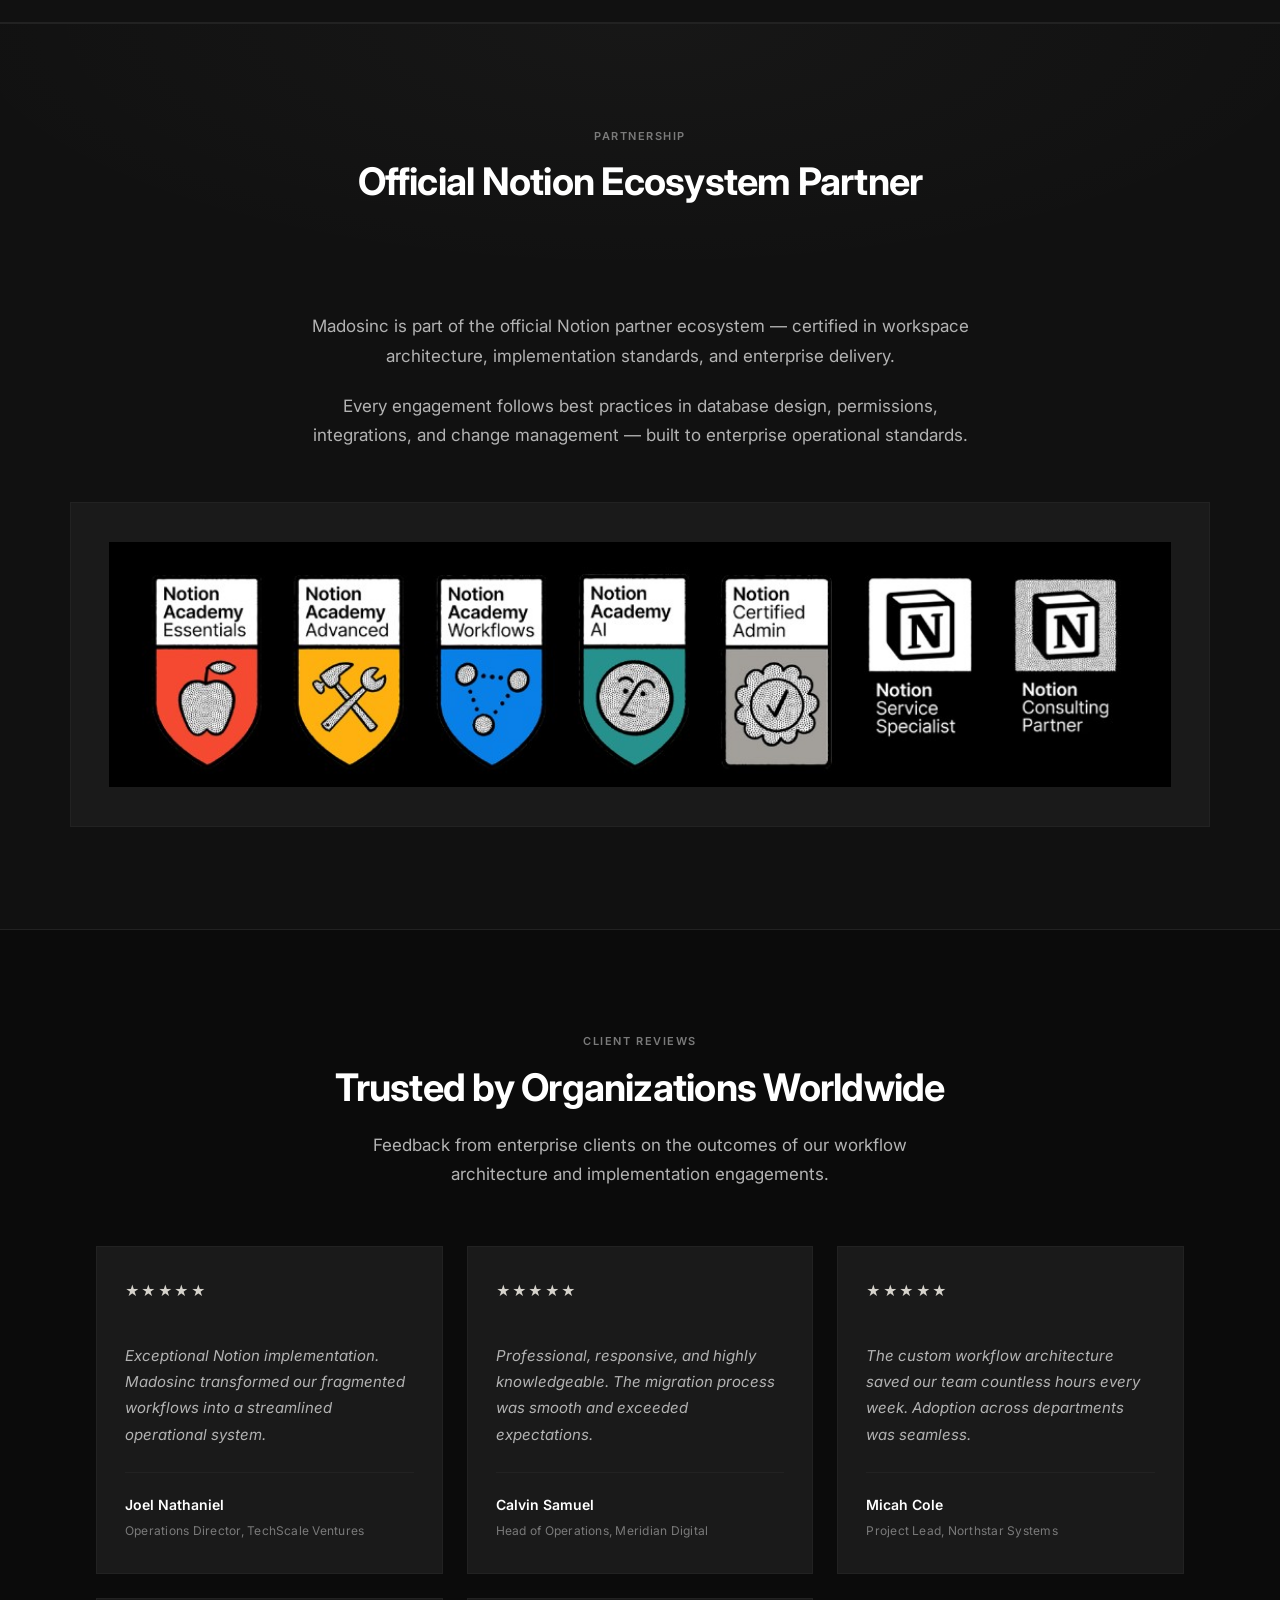
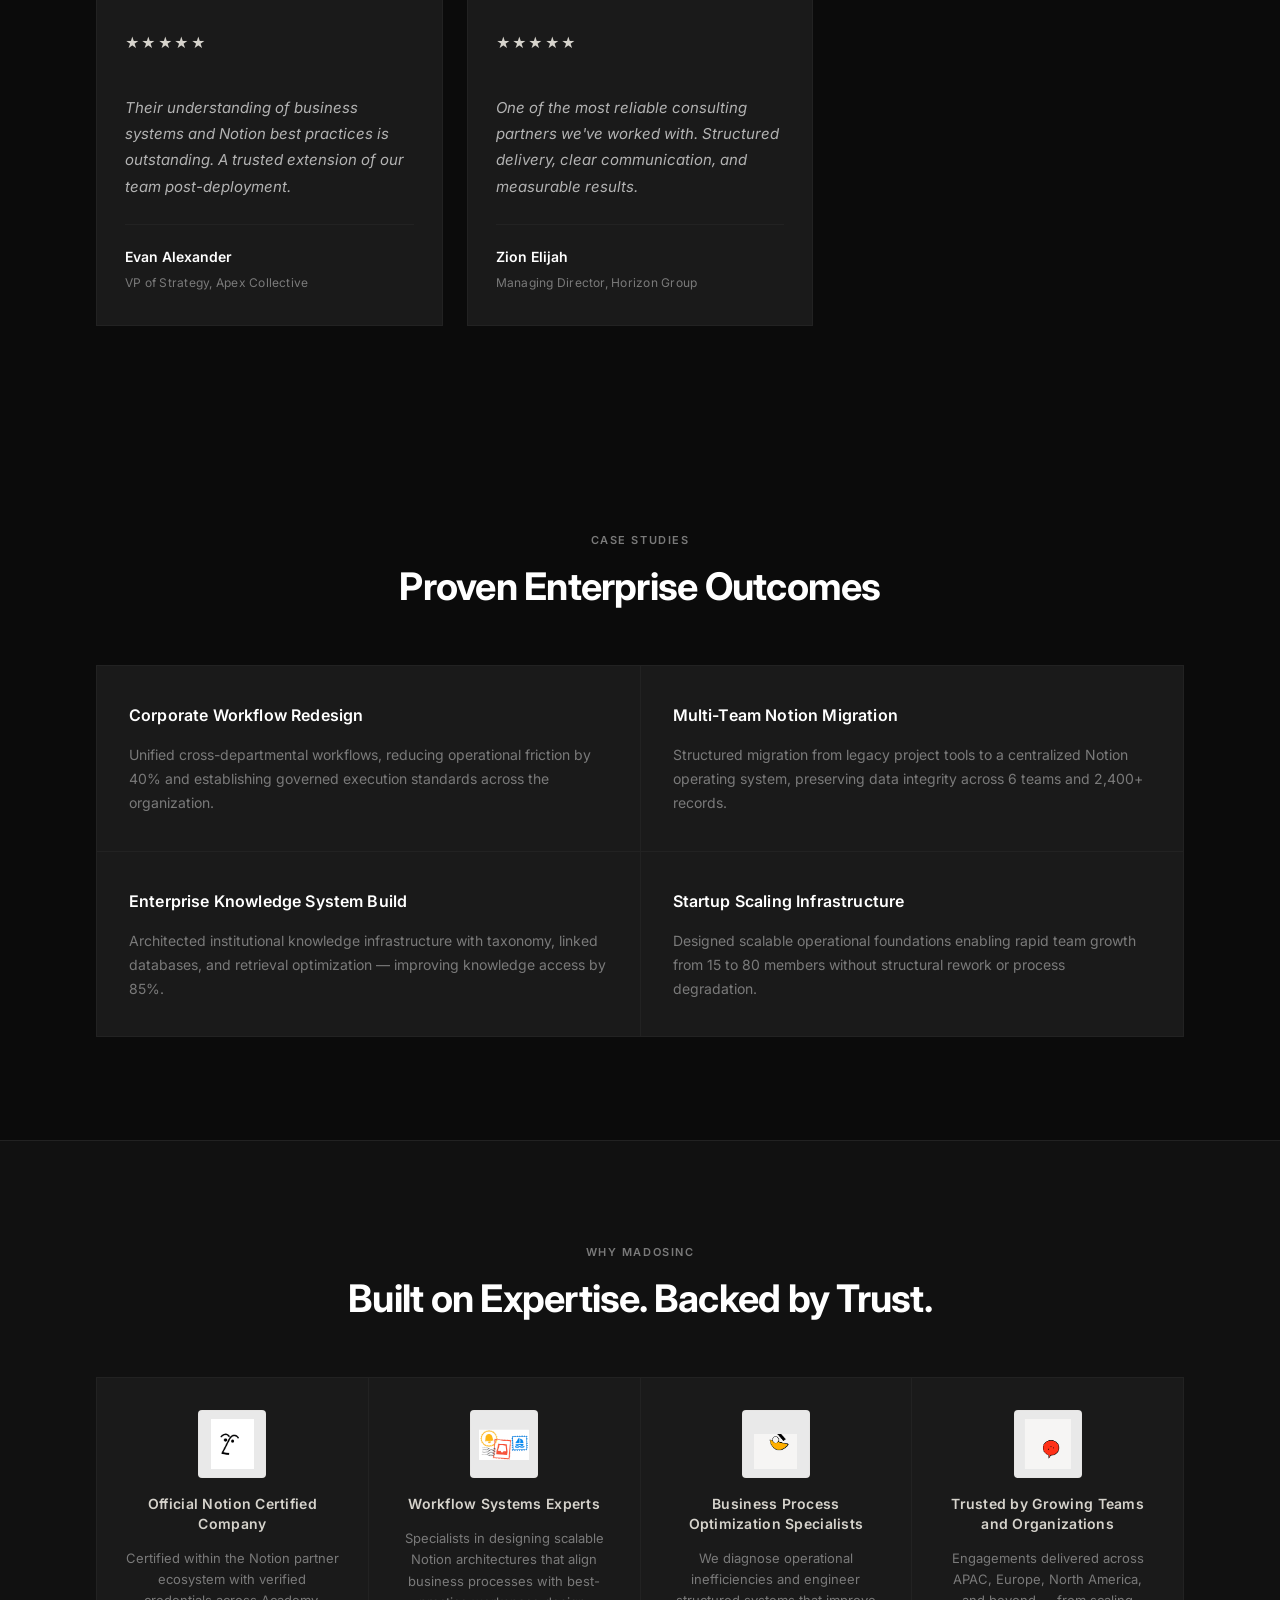
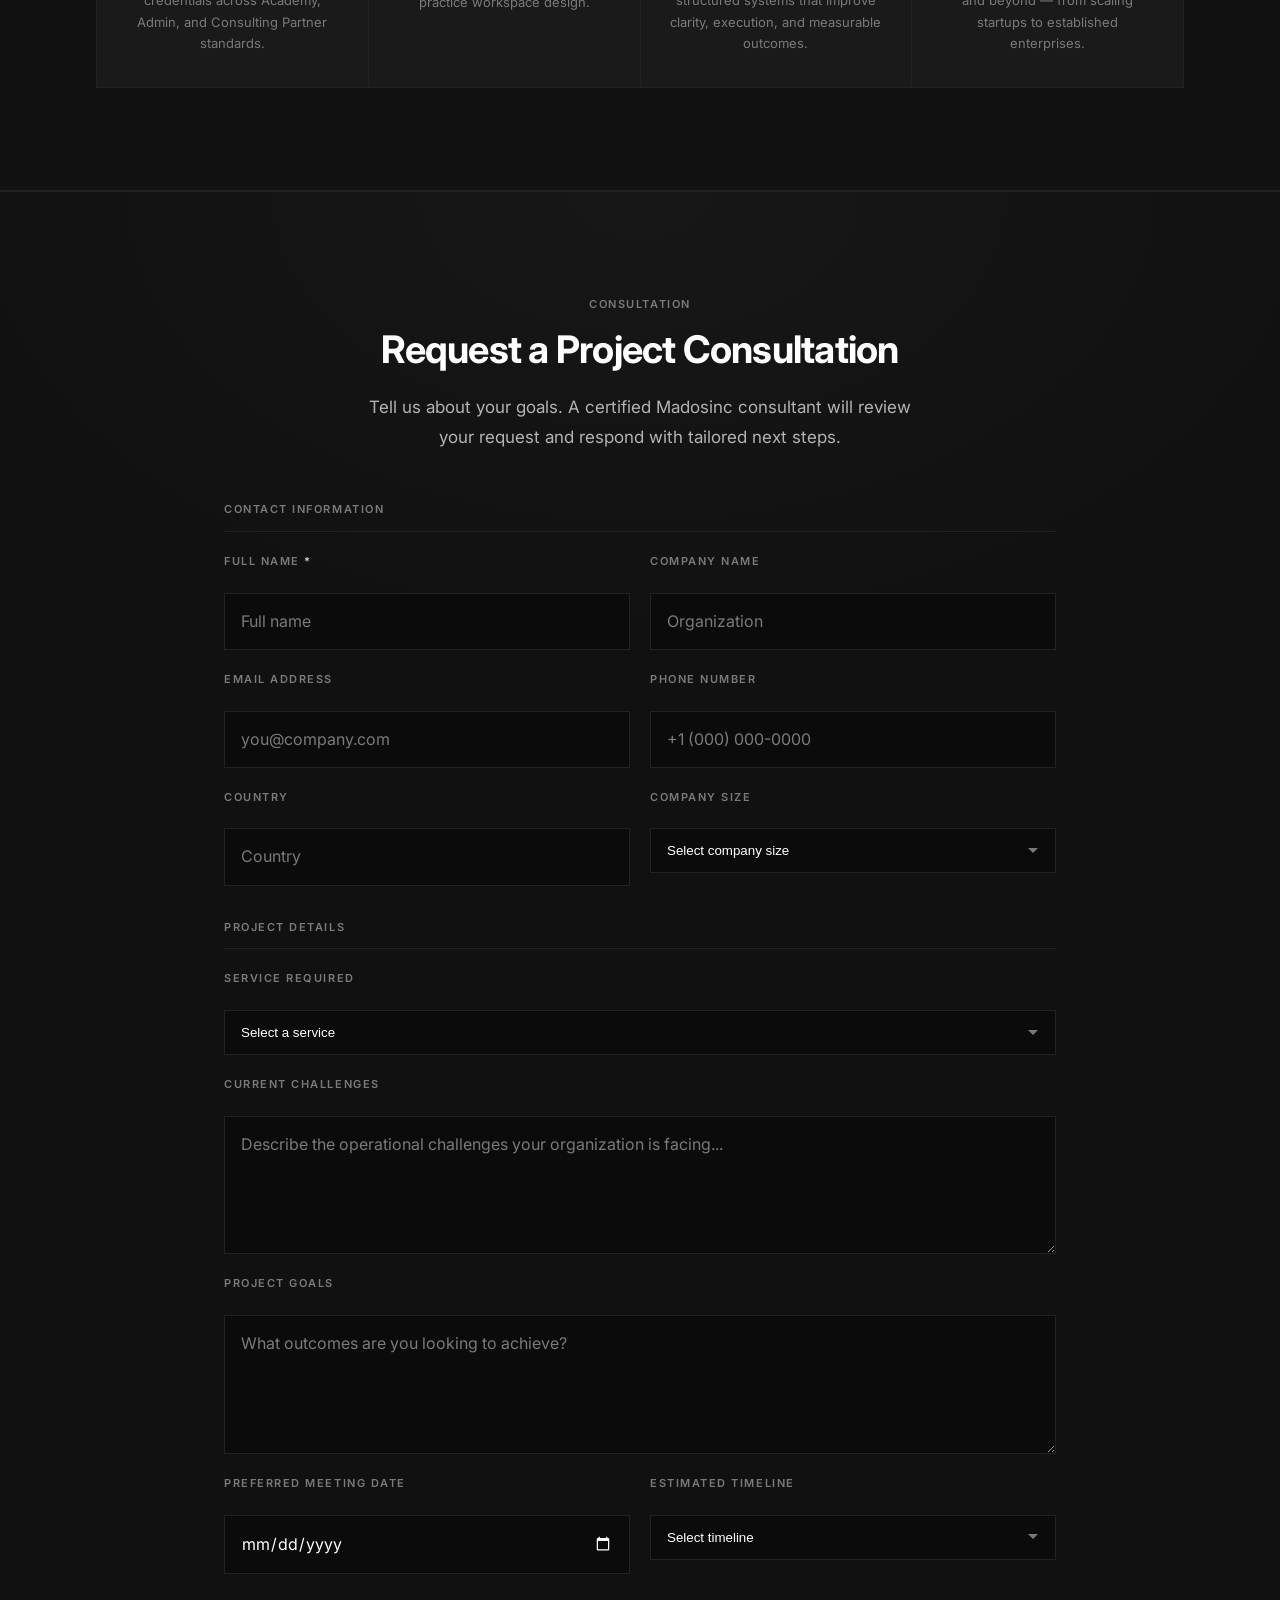
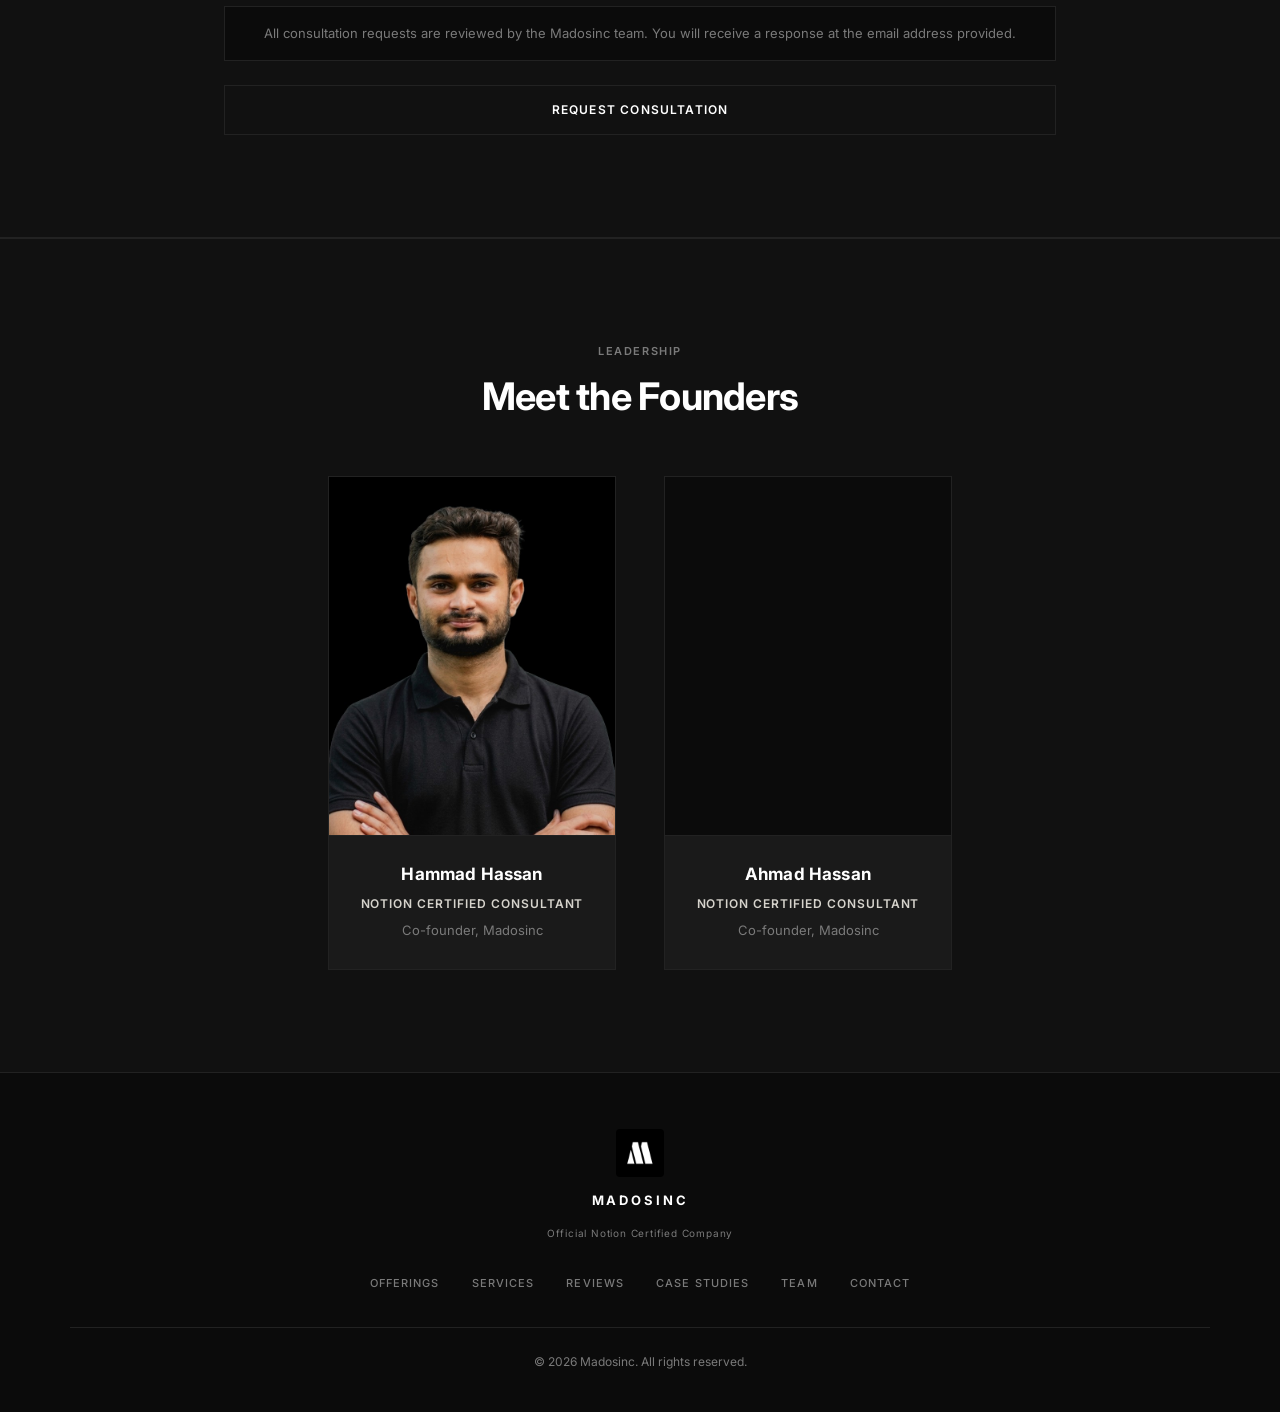
==== commit 9087953b: "yes Yes" ====
--- a/index.html
+++ b/index.html
@@ -75,6 +75,13 @@
           <a class="btn btn--outline" href="#contact">Request Consultation</a>
           <a class="btn btn--outline" href="#offerings">Explore Offerings</a>
         </div>
+        <ul class="hero__icon-strip" aria-hidden="true">
+          <li><img src="images/icons/notion-ai.png" alt="" width="40" height="40" loading="lazy" decoding="async"></li>
+          <li><img src="images/icons/automation-lightning.png" alt="" width="40" height="40" loading="lazy" decoding="async"></li>
+          <li><img src="images/icons/workflow-plane.png" alt="" width="40" height="40" loading="lazy" decoding="async"></li>
+          <li><img src="images/icons/ai-code.png" alt="" width="40" height="40" loading="lazy" decoding="async"></li>
+          <li><img src="images/icons/tech-stack.png" alt="" width="40" height="40" loading="lazy" decoding="async"></li>
+        </ul>
       </div>
     </section>
 
@@ -92,13 +99,33 @@
             Madosinc builds structured operating systems in Notion — designed for clarity, scale, and automation. Leaders gain control. Teams gain confidence.
           </p>
         </div>
-        <div class="about__panel reveal" role="presentation">
-          <div class="about__panel-grid">
-            <span>Clarity</span>
-            <span>Scalability</span>
-            <span>Structure</span>
-            <span>Automation</span>
-          </div>
+        <div class="about__panel reveal">
+          <ul class="about__icon-grid">
+            <li>
+              <div class="notion-icon-wrap notion-icon-wrap--stamp">
+                <img class="notion-icon" src="images/icons/growth-book.png" alt="" width="48" height="48" loading="lazy" decoding="async">
+              </div>
+              <span>Clarity</span>
+            </li>
+            <li>
+              <div class="notion-icon-wrap notion-icon-wrap--stamp">
+                <img class="notion-icon" src="images/icons/tech-stack.png" alt="" width="48" height="48" loading="lazy" decoding="async">
+              </div>
+              <span>Scalability</span>
+            </li>
+            <li>
+              <div class="notion-icon-wrap notion-icon-wrap--stamp">
+                <img class="notion-icon" src="images/icons/workflow-stamps.png" alt="" width="48" height="48" loading="lazy" decoding="async">
+              </div>
+              <span>Structure</span>
+            </li>
+            <li>
+              <div class="notion-icon-wrap notion-icon-wrap--stamp">
+                <img class="notion-icon" src="images/icons/notion-ai.png" alt="" width="48" height="48" loading="lazy" decoding="async">
+              </div>
+              <span>Automation</span>
+            </li>
+          </ul>
         </div>
       </div>
     </section>
@@ -114,6 +141,9 @@
         </header>
         <ul class="offerings-grid reveal">
           <li class="offering-card offering-card--featured">
+            <div class="notion-icon-wrap notion-icon-wrap--stamp">
+              <img class="notion-icon" src="images/icons/workflow-plane.png" alt="" width="52" height="52" loading="lazy" decoding="async">
+            </div>
             <span class="offering-card__tag">Core Offering</span>
             <h3>Accelerated Launch</h3>
             <ul class="offering-card__list">
@@ -123,6 +153,9 @@
             </ul>
           </li>
           <li class="offering-card offering-card--featured">
+            <div class="notion-icon-wrap notion-icon-wrap--stamp">
+              <img class="notion-icon" src="images/icons/ai-code.png" alt="" width="52" height="52" loading="lazy" decoding="async">
+            </div>
             <span class="offering-card__tag">Core Offering</span>
             <h3>Workflow Implementation</h3>
             <ul class="offering-card__list">
@@ -132,6 +165,9 @@
             </ul>
           </li>
           <li class="offering-card offering-card--featured">
+            <div class="notion-icon-wrap notion-icon-wrap--stamp">
+              <img class="notion-icon" src="images/icons/automation-lightning.png" alt="" width="52" height="52" loading="lazy" decoding="async">
+            </div>
             <span class="offering-card__tag">Core Offering</span>
             <h3>Technical Advisory &amp; Migrations</h3>
             <ul class="offering-card__list">
@@ -208,22 +244,37 @@
         </header>
         <ol class="process-timeline reveal">
           <li class="process-step">
+            <div class="notion-icon-wrap notion-icon-wrap--sm">
+              <img class="notion-icon" src="images/icons/systems-geometry.png" alt="" width="36" height="36" loading="lazy" decoding="async">
+            </div>
             <span class="process-step__num">01</span>
             <h3>Diagnose Current Systems</h3>
           </li>
           <li class="process-step">
+            <div class="notion-icon-wrap notion-icon-wrap--sm">
+              <img class="notion-icon" src="images/icons/workflow-stamps.png" alt="" width="36" height="36" loading="lazy" decoding="async">
+            </div>
             <span class="process-step__num">02</span>
             <h3>Design Optimized Workflow Architecture</h3>
           </li>
           <li class="process-step">
+            <div class="notion-icon-wrap notion-icon-wrap--sm">
+              <img class="notion-icon" src="images/icons/tech-stack.png" alt="" width="36" height="36" loading="lazy" decoding="async">
+            </div>
             <span class="process-step__num">03</span>
             <h3>Build Custom Notion Systems</h3>
           </li>
           <li class="process-step">
+            <div class="notion-icon-wrap notion-icon-wrap--sm">
+              <img class="notion-icon" src="images/icons/workflow-plane.png" alt="" width="36" height="36" loading="lazy" decoding="async">
+            </div>
             <span class="process-step__num">04</span>
             <h3>Deploy Across Teams</h3>
           </li>
           <li class="process-step">
+            <div class="notion-icon-wrap notion-icon-wrap--sm">
+              <img class="notion-icon" src="images/icons/growth-book.png" alt="" width="36" height="36" loading="lazy" decoding="async">
+            </div>
             <span class="process-step__num">05</span>
             <h3>Optimize Continuously</h3>
           </li>
@@ -242,24 +293,36 @@
         </header>
         <ol class="metrics-flow reveal">
           <li class="metric">
+            <div class="notion-icon-wrap notion-icon-wrap--sm">
+              <img class="notion-icon" src="images/icons/workflow-stamps.png" alt="" width="32" height="32" loading="lazy" decoding="async">
+            </div>
             <span class="metric__step" aria-hidden="true">01</span>
             <span class="metric__value">200+</span>
             <span class="metric__label">Workflow Systems Built</span>
             <span class="metric__desc">Notion systems designed and deployed for teams across multiple industries.</span>
           </li>
           <li class="metric">
+            <div class="notion-icon-wrap notion-icon-wrap--sm">
+              <img class="notion-icon" src="images/icons/communication.png" alt="" width="32" height="32" loading="lazy" decoding="async">
+            </div>
             <span class="metric__step" aria-hidden="true">02</span>
             <span class="metric__value">50+</span>
             <span class="metric__label">Organizations Transformed</span>
             <span class="metric__desc">Companies supported through workflow redesign, migration, and adoption.</span>
           </li>
           <li class="metric">
+            <div class="notion-icon-wrap notion-icon-wrap--sm">
+              <img class="notion-icon" src="images/icons/automation-lightning.png" alt="" width="32" height="32" loading="lazy" decoding="async">
+            </div>
             <span class="metric__step" aria-hidden="true">03</span>
             <span class="metric__value">10,000+</span>
             <span class="metric__label">Hours of Operational Time Saved</span>
             <span class="metric__desc">Less manual work, fewer duplicated tasks, and lower operational overhead.</span>
           </li>
           <li class="metric metric--accent">
+            <div class="notion-icon-wrap notion-icon-wrap--sm">
+              <img class="notion-icon" src="images/icons/growth-book.png" alt="" width="32" height="32" loading="lazy" decoding="async">
+            </div>
             <span class="metric__step" aria-hidden="true">04</span>
             <span class="metric__value">95%</span>
             <span class="metric__label">Process Efficiency Increase</span>
@@ -406,18 +469,30 @@
         </header>
         <ul class="trust-grid reveal">
           <li class="trust-card">
+            <div class="notion-icon-wrap notion-icon-wrap--stamp">
+              <img class="notion-icon" src="images/icons/notion-ai.png" alt="" width="44" height="44" loading="lazy" decoding="async">
+            </div>
             <h3>Official Notion Certified Company</h3>
             <p>Certified within the Notion partner ecosystem with verified credentials across Academy, Admin, and Consulting Partner standards.</p>
           </li>
           <li class="trust-card">
+            <div class="notion-icon-wrap notion-icon-wrap--stamp">
+              <img class="notion-icon" src="images/icons/workflow-stamps.png" alt="" width="44" height="44" loading="lazy" decoding="async">
+            </div>
             <h3>Workflow Systems Experts</h3>
             <p>Specialists in designing scalable Notion architectures that align business processes with best-practice workspace design.</p>
           </li>
           <li class="trust-card">
+            <div class="notion-icon-wrap notion-icon-wrap--stamp">
+              <img class="notion-icon" src="images/icons/systems-geometry.png" alt="" width="44" height="44" loading="lazy" decoding="async">
+            </div>
             <h3>Business Process Optimization Specialists</h3>
             <p>We diagnose operational inefficiencies and engineer structured systems that improve clarity, execution, and measurable outcomes.</p>
           </li>
           <li class="trust-card">
+            <div class="notion-icon-wrap notion-icon-wrap--stamp">
+              <img class="notion-icon" src="images/icons/communication.png" alt="" width="44" height="44" loading="lazy" decoding="async">
+            </div>
             <h3>Trusted by Growing Teams and Organizations</h3>
             <p>Engagements delivered across APAC, Europe, North America, and beyond — from scaling startups to established enterprises.</p>
           </li>
--- a/css/styles.css
+++ b/css/styles.css
@@ -193,7 +193,8 @@
 
   .section--shine::after,
   .services-showcase,
-  .hero::before {
+  .hero::before,
+  .hero__icon-strip li {
     animation: none;
   }
 }
@@ -601,36 +602,146 @@
 }
 
 .about__panel {
-  max-width: 28rem;
+  max-width: 36rem;
   margin-inline: auto;
   border: 1px solid var(--color-border);
   background: var(--color-surface);
-  padding: clamp(2rem, 4vw, 3rem);
-}
-
-.about__panel-grid {
+  padding: clamp(1.5rem, 3vw, 2rem);
+}
+
+.about__icon-grid {
   display: grid;
-  grid-template-columns: 1fr 1fr;
+  grid-template-columns: repeat(4, 1fr);
   gap: 1px;
   background: var(--color-border);
 }
 
-.about__panel-grid span {
-  display: flex;
+.about__icon-grid li {
+  display: flex;
+  flex-direction: column;
   align-items: center;
   justify-content: center;
-  padding: 2.5rem 1.5rem;
+  gap: 0.875rem;
+  padding: 1.75rem 0.75rem;
   background: var(--color-surface);
-  font-size: 0.75rem;
+  transition: background var(--transition-fast);
+}
+
+.about__icon-grid li:hover {
+  background: var(--color-hover-glow);
+}
+
+.about__icon-grid span {
+  font-size: 0.6875rem;
   font-weight: 600;
-  letter-spacing: 0.14em;
+  letter-spacing: 0.12em;
   text-transform: uppercase;
   color: var(--color-accent);
-  transition: background var(--transition-fast);
-}
-
-.about__panel-grid span:hover {
-  background: var(--color-hover-glow);
+  text-align: center;
+}
+
+/* Notion decorative icons
+   -------------------------------------------------------------------------- */
+
+.notion-icon-wrap {
+  display: flex;
+  align-items: center;
+  justify-content: center;
+  margin-inline: auto;
+  flex-shrink: 0;
+}
+
+.notion-icon-wrap--stamp {
+  width: 4.25rem;
+  height: 4.25rem;
+  margin-bottom: 1.25rem;
+  padding: 0.5rem;
+  background: rgba(245, 245, 245, 0.95);
+  border: 1px solid rgba(214, 211, 204, 0.2);
+  border-radius: var(--radius-sm);
+  transition:
+    transform var(--transition-base),
+    box-shadow var(--transition-fast);
+}
+
+.notion-icon-wrap--sm {
+  width: 3rem;
+  height: 3rem;
+  margin-bottom: 0.75rem;
+  padding: 0.375rem;
+  background: rgba(245, 245, 245, 0.92);
+  border: 1px solid rgba(214, 211, 204, 0.15);
+  border-radius: var(--radius-sm);
+}
+
+.notion-icon-wrap:hover {
+  transform: translateY(-2px);
+  box-shadow: 0 6px 20px rgba(0, 0, 0, 0.25);
+}
+
+.notion-icon {
+  width: 100%;
+  height: 100%;
+  object-fit: contain;
+  display: block;
+}
+
+.offering-card .notion-icon-wrap--stamp {
+  margin-bottom: 1rem;
+}
+
+.hero__icon-strip {
+  display: flex;
+  align-items: center;
+  justify-content: center;
+  flex-wrap: wrap;
+  gap: 1.25rem;
+  margin-top: 3.5rem;
+  padding-top: 2rem;
+  border-top: 1px solid var(--color-border);
+  max-width: 32rem;
+  margin-inline: auto;
+}
+
+.hero__icon-strip li {
+  display: flex;
+  align-items: center;
+  justify-content: center;
+  width: 3.25rem;
+  height: 3.25rem;
+  padding: 0.4rem;
+  background: rgba(245, 245, 245, 0.92);
+  border: 1px solid rgba(214, 211, 204, 0.15);
+  border-radius: var(--radius-sm);
+  transition:
+    transform var(--transition-base),
+    box-shadow var(--transition-fast);
+  animation: iconFloat 5s ease-in-out infinite;
+}
+
+.hero__icon-strip li:nth-child(2) { animation-delay: 0.5s; }
+.hero__icon-strip li:nth-child(3) { animation-delay: 1s; }
+.hero__icon-strip li:nth-child(4) { animation-delay: 1.5s; }
+.hero__icon-strip li:nth-child(5) { animation-delay: 2s; }
+
+.hero__icon-strip li:hover {
+  transform: translateY(-3px) scale(1.05);
+  box-shadow: 0 8px 24px rgba(0, 0, 0, 0.3);
+}
+
+.hero__icon-strip img {
+  width: 100%;
+  height: 100%;
+  object-fit: contain;
+}
+
+@keyframes iconFloat {
+  0%, 100% {
+    transform: translateY(0);
+  }
+  50% {
+    transform: translateY(-4px);
+  }
 }
 
 /* Offerings
@@ -646,6 +757,10 @@
 }
 
 .offering-card {
+  display: flex;
+  flex-direction: column;
+  align-items: center;
+  text-align: center;
   background: var(--color-surface);
   border: 1px solid var(--color-border);
   padding: 2.25rem 2rem;
@@ -688,6 +803,8 @@
 
 .offering-card__list {
   list-style: none;
+  text-align: left;
+  width: 100%;
 }
 
 .offering-card__list li {
@@ -858,8 +975,12 @@
   flex-direction: column;
   align-items: center;
   text-align: center;
-  padding: 0 1rem;
+  padding: 0 0.75rem;
   position: relative;
+}
+
+.process-step .notion-icon-wrap--sm {
+  margin-bottom: 0.625rem;
 }
 
 .process-step::before {
@@ -950,12 +1071,16 @@
   border: 1px solid var(--color-accent);
 }
 
+.metric .notion-icon-wrap--sm {
+  margin-bottom: 0.625rem;
+}
+
 .metric__step {
   font-size: 0.625rem;
   font-weight: 600;
   letter-spacing: 0.14em;
   color: var(--color-text-muted);
-  margin-bottom: 1.25rem;
+  margin-bottom: 1rem;
 }
 
 .metric__value {
@@ -1172,6 +1297,10 @@
 
 .trust-card:hover {
   background: #1e1e1e;
+}
+
+.trust-card .notion-icon-wrap--stamp {
+  margin-bottom: 1rem;
 }
 
 .trust-card h3 {
@@ -1625,6 +1754,10 @@
     flex-direction: column;
     align-items: center;
   }
+
+  .about__icon-grid {
+    grid-template-columns: repeat(2, 1fr);
+  }
 }
 
 @media (max-width: 480px) {
@@ -1660,4 +1793,12 @@
   .services-grid {
     grid-template-columns: 1fr;
   }
-}
+
+  .about__icon-grid {
+    grid-template-columns: 1fr 1fr;
+  }
+
+  .hero__icon-strip {
+    gap: 0.75rem;
+  }
+}
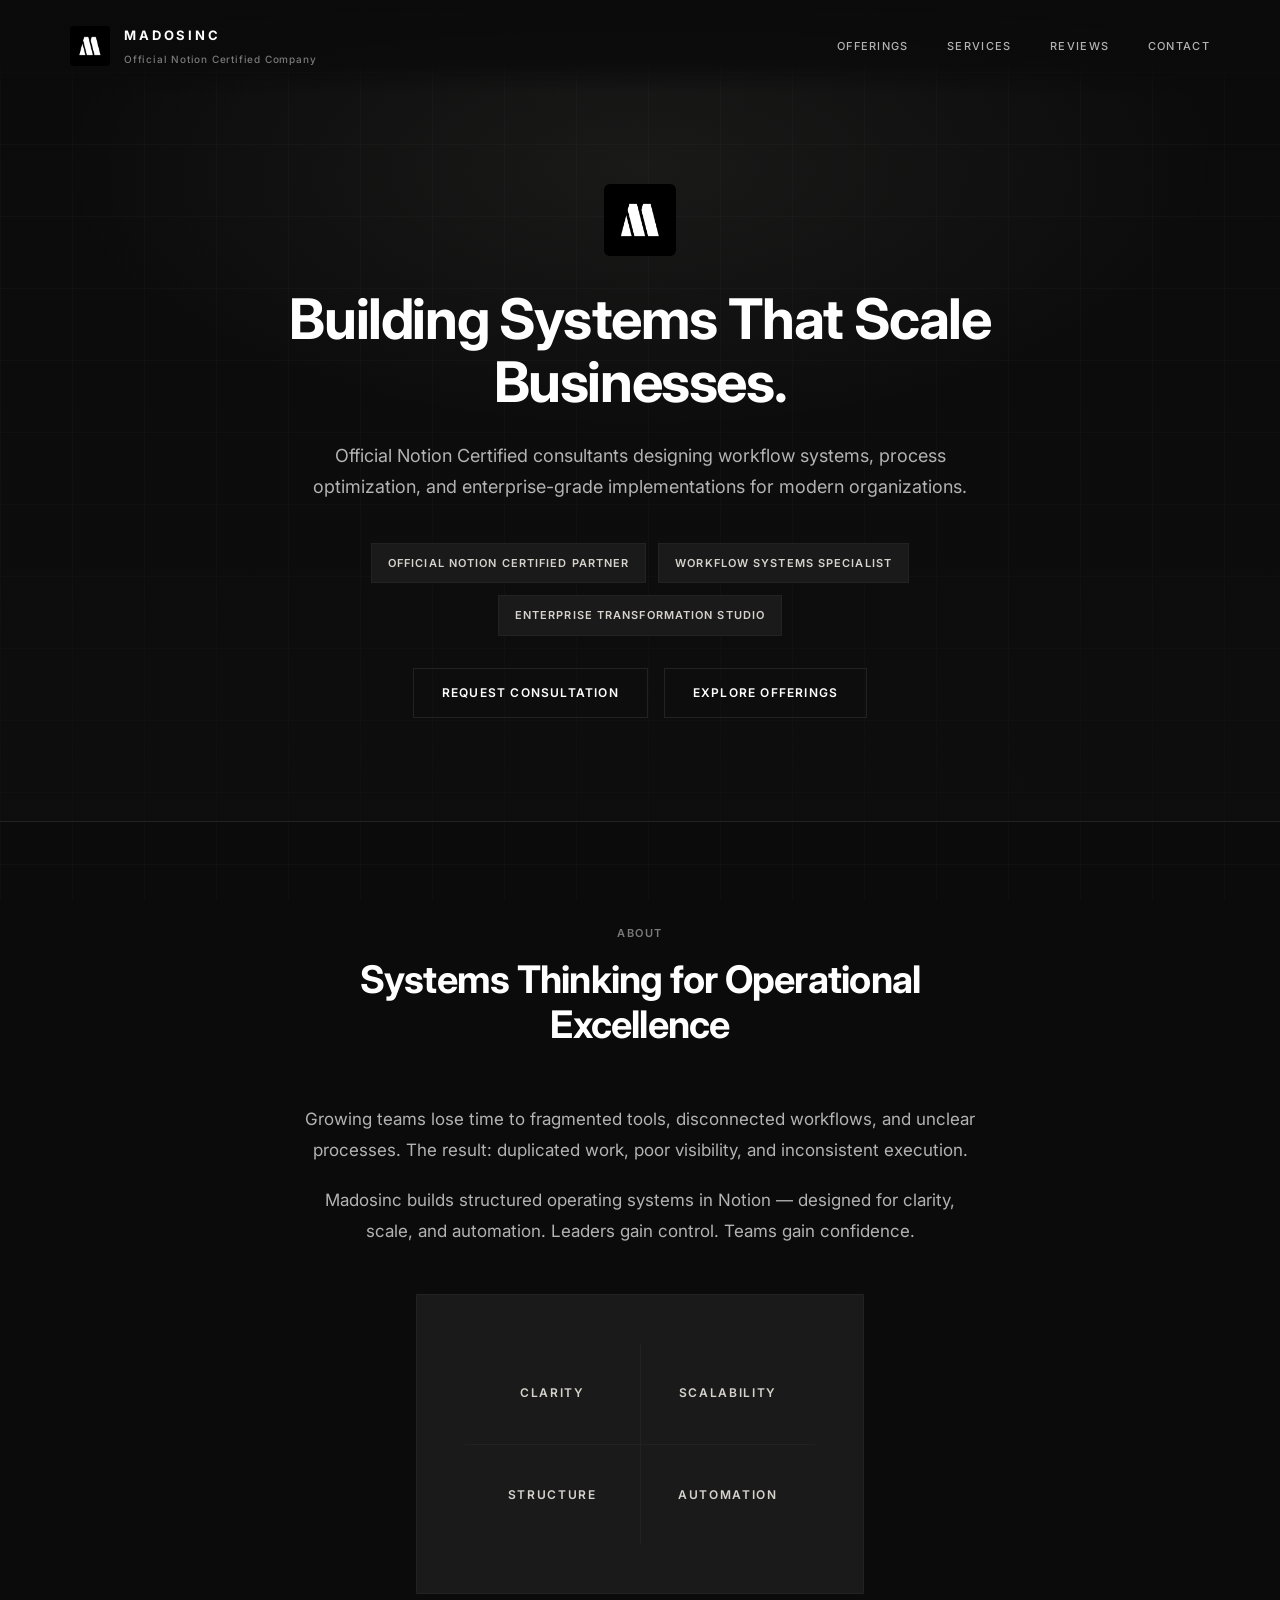
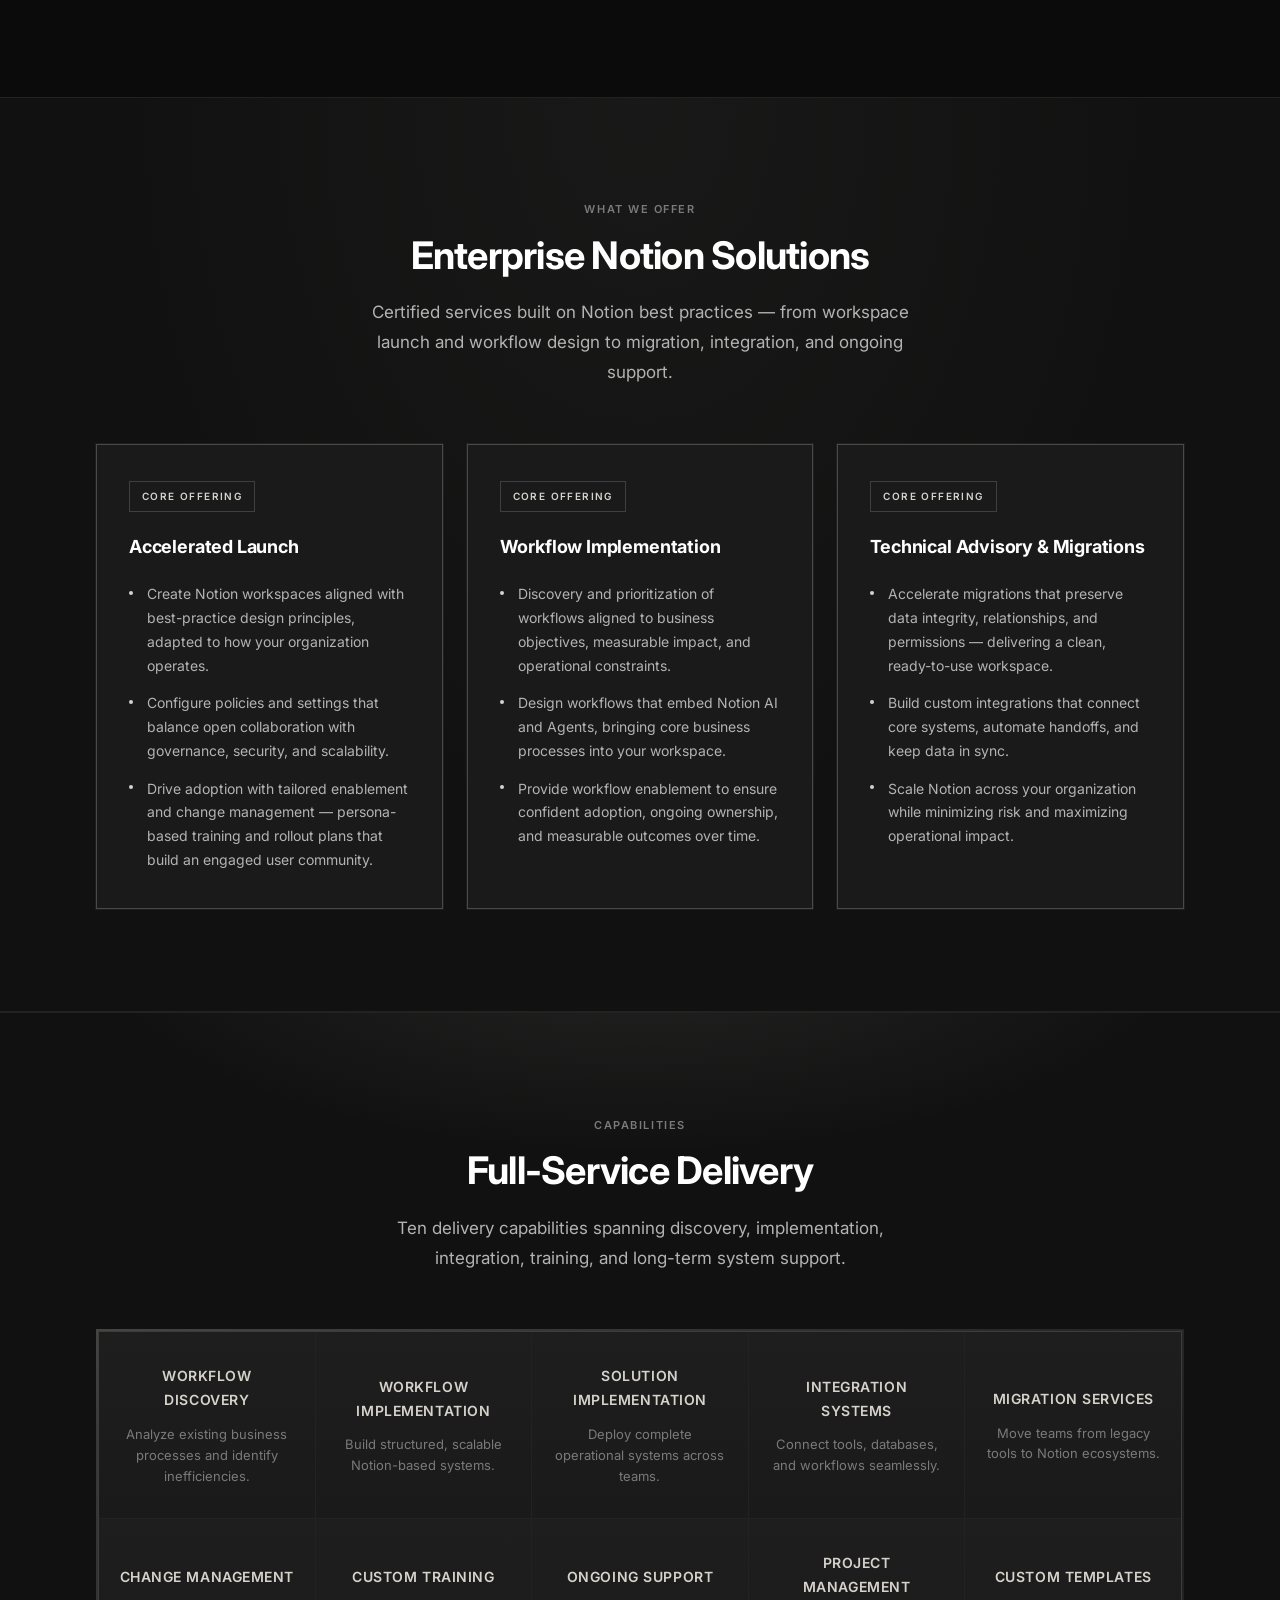
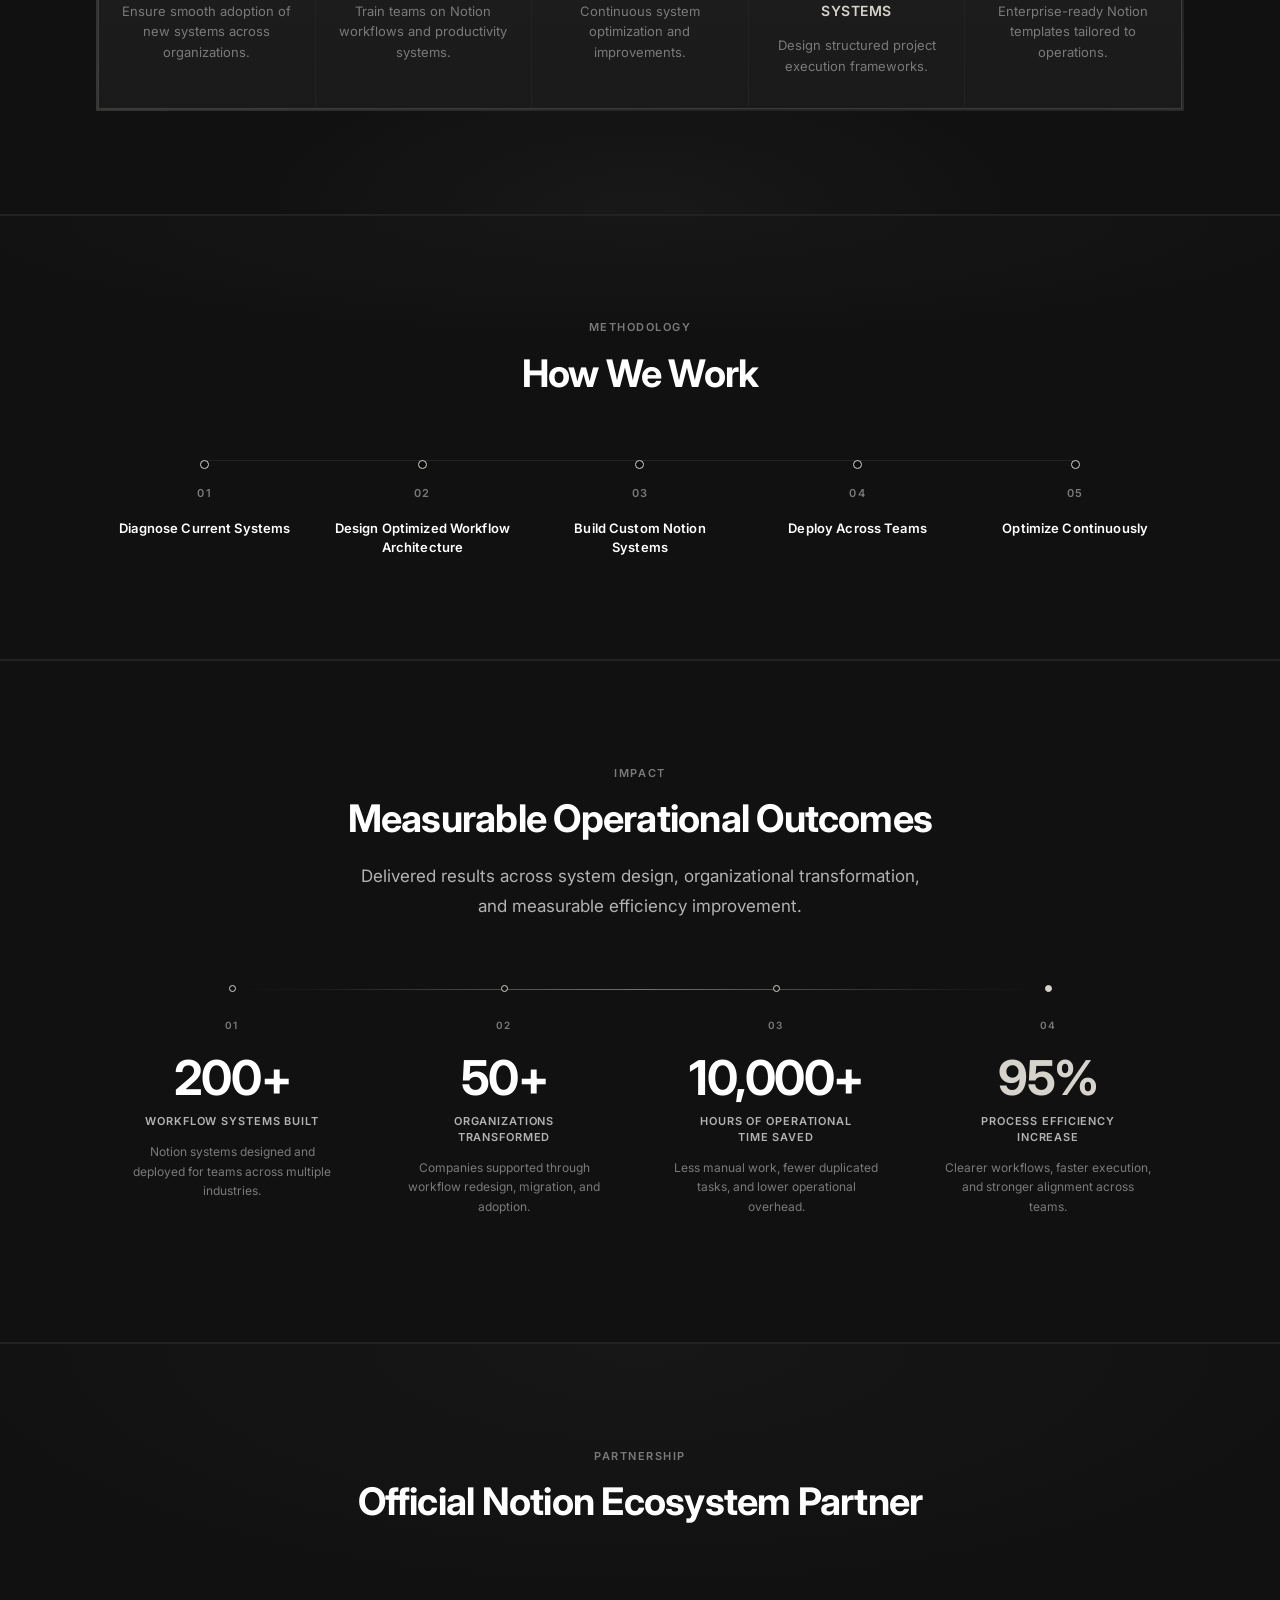
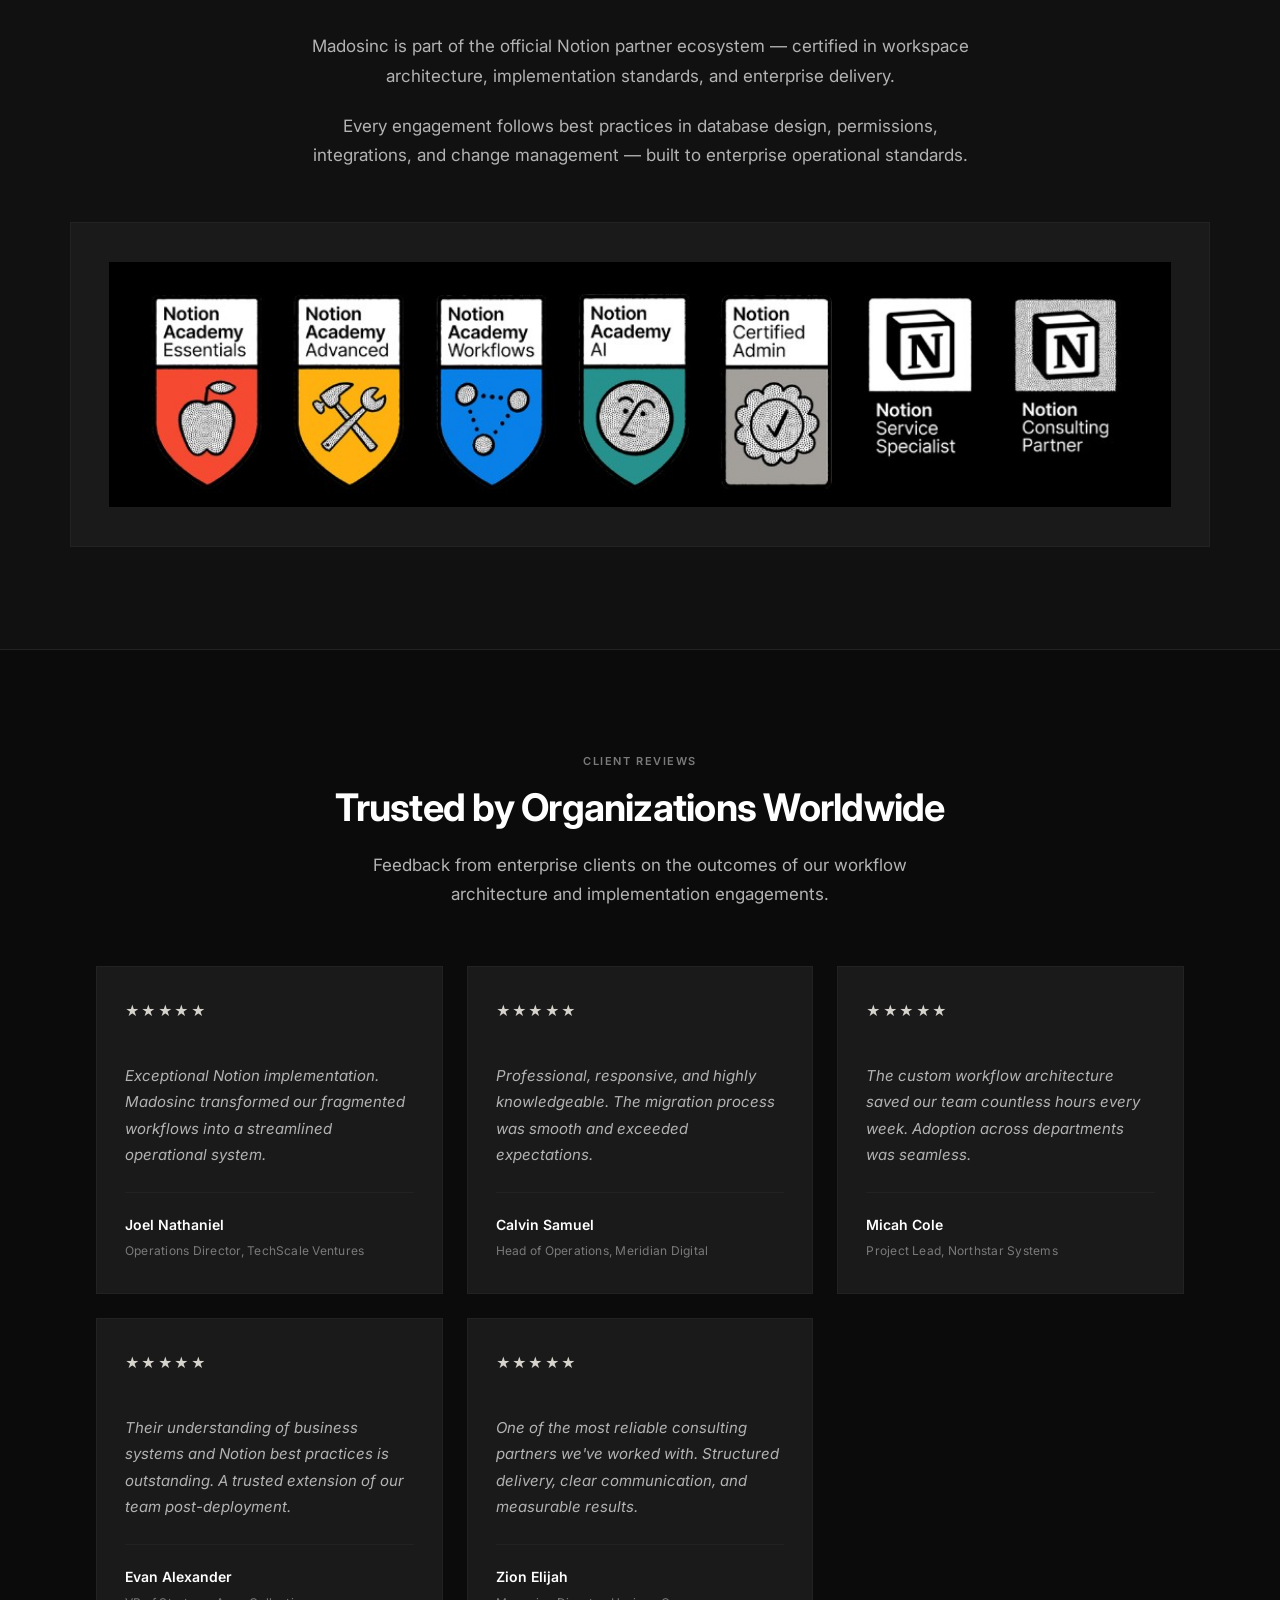
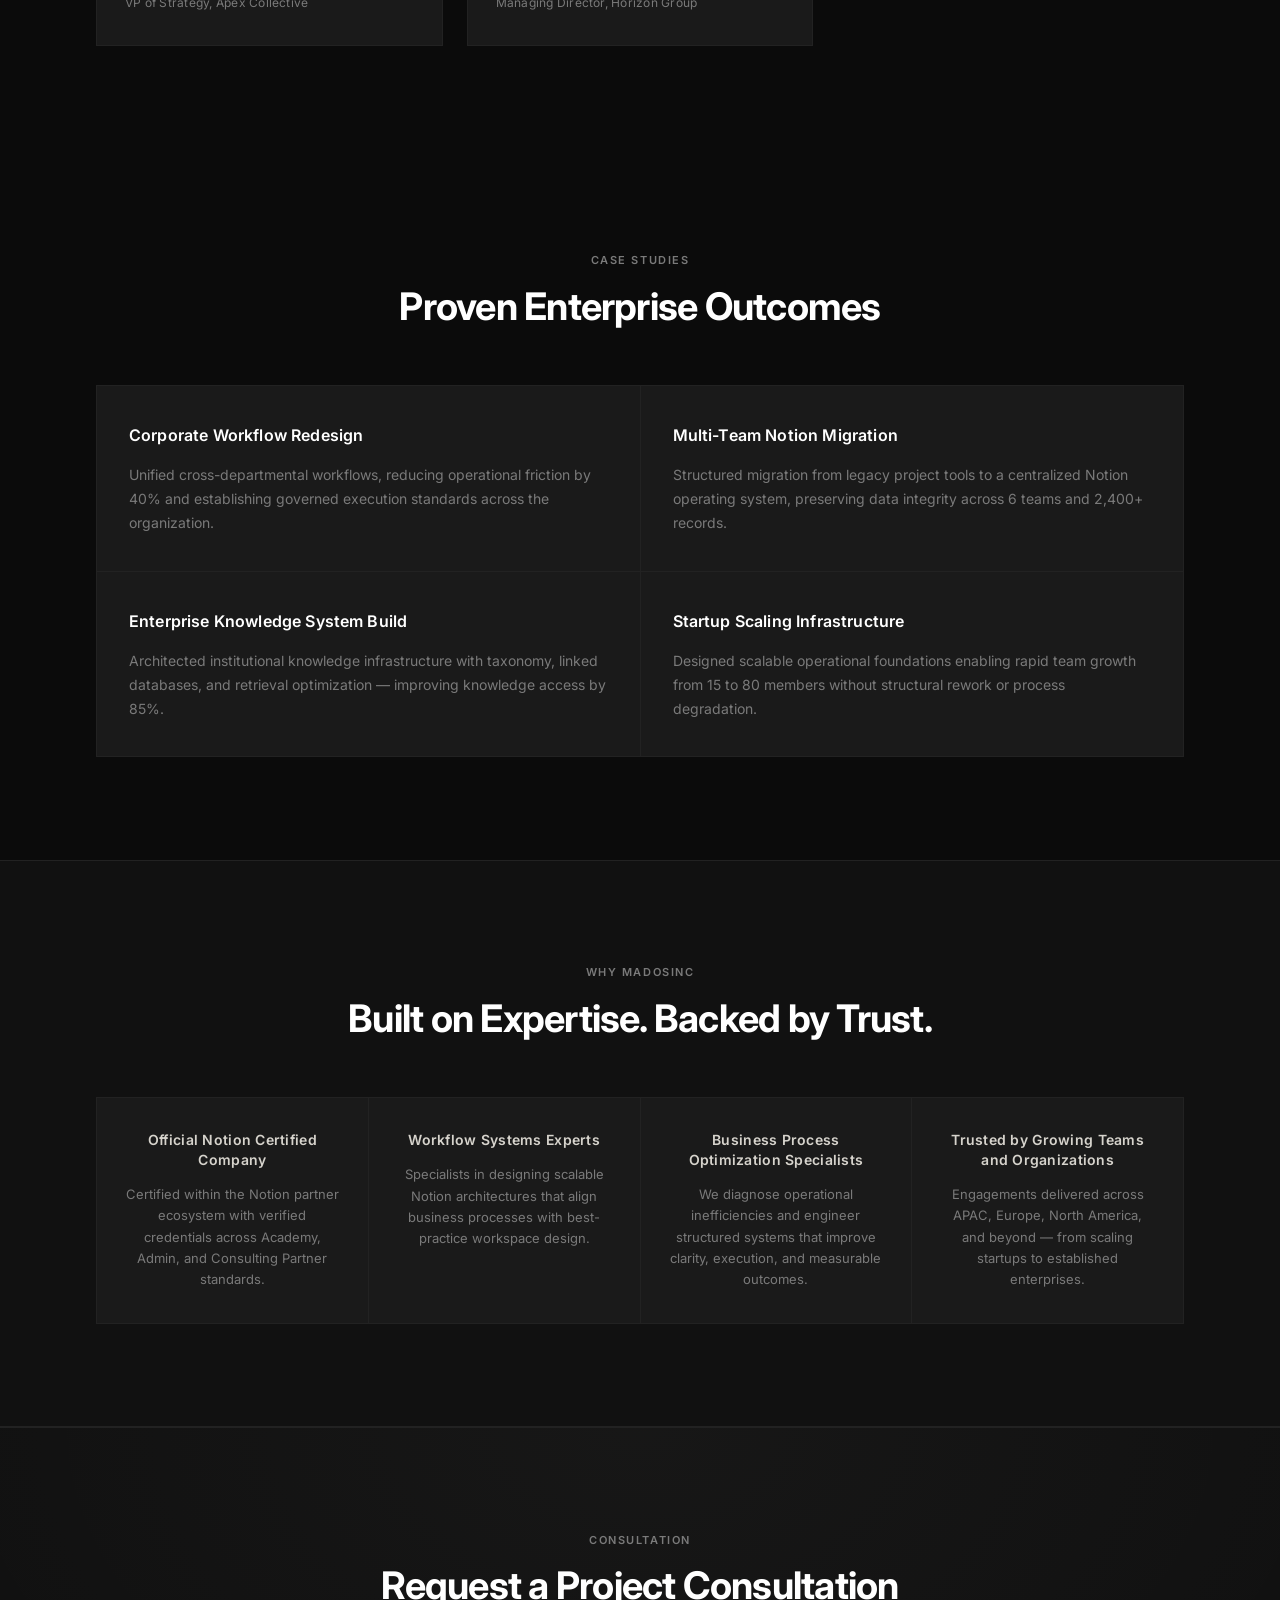
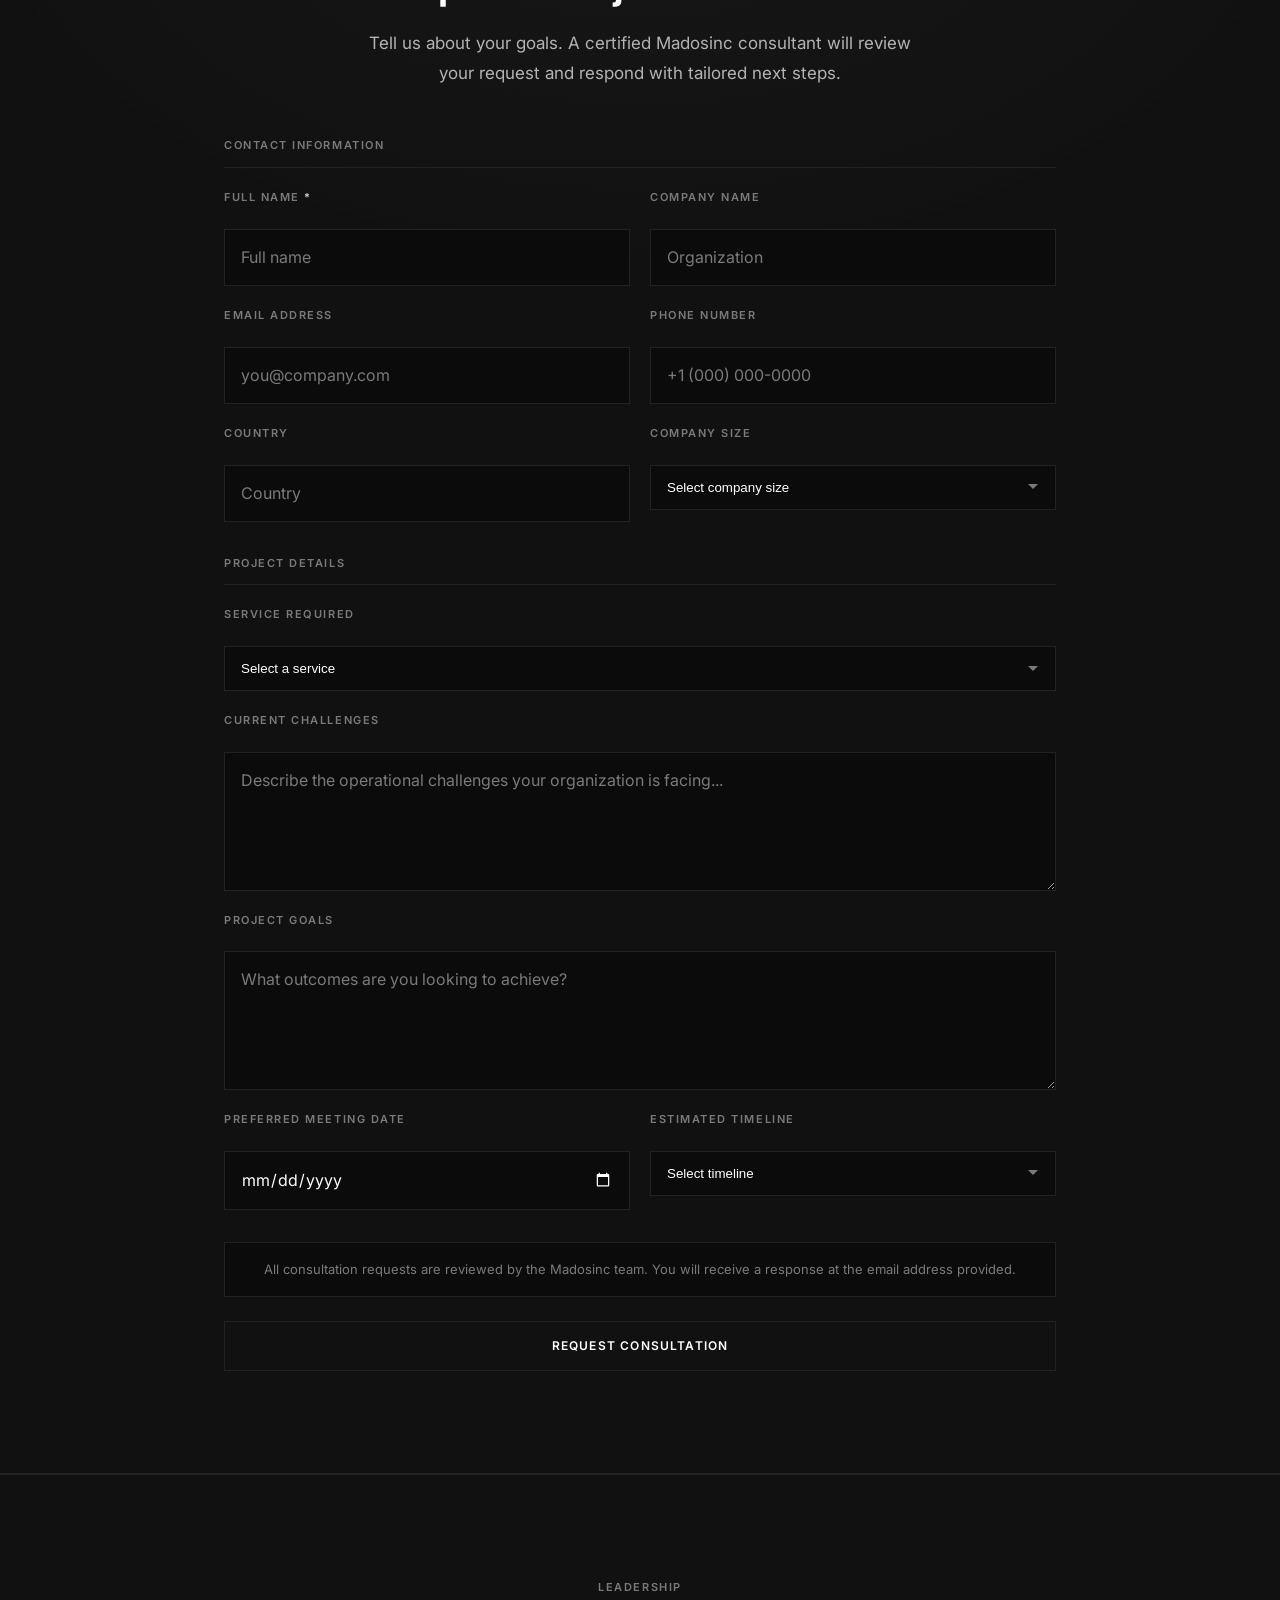
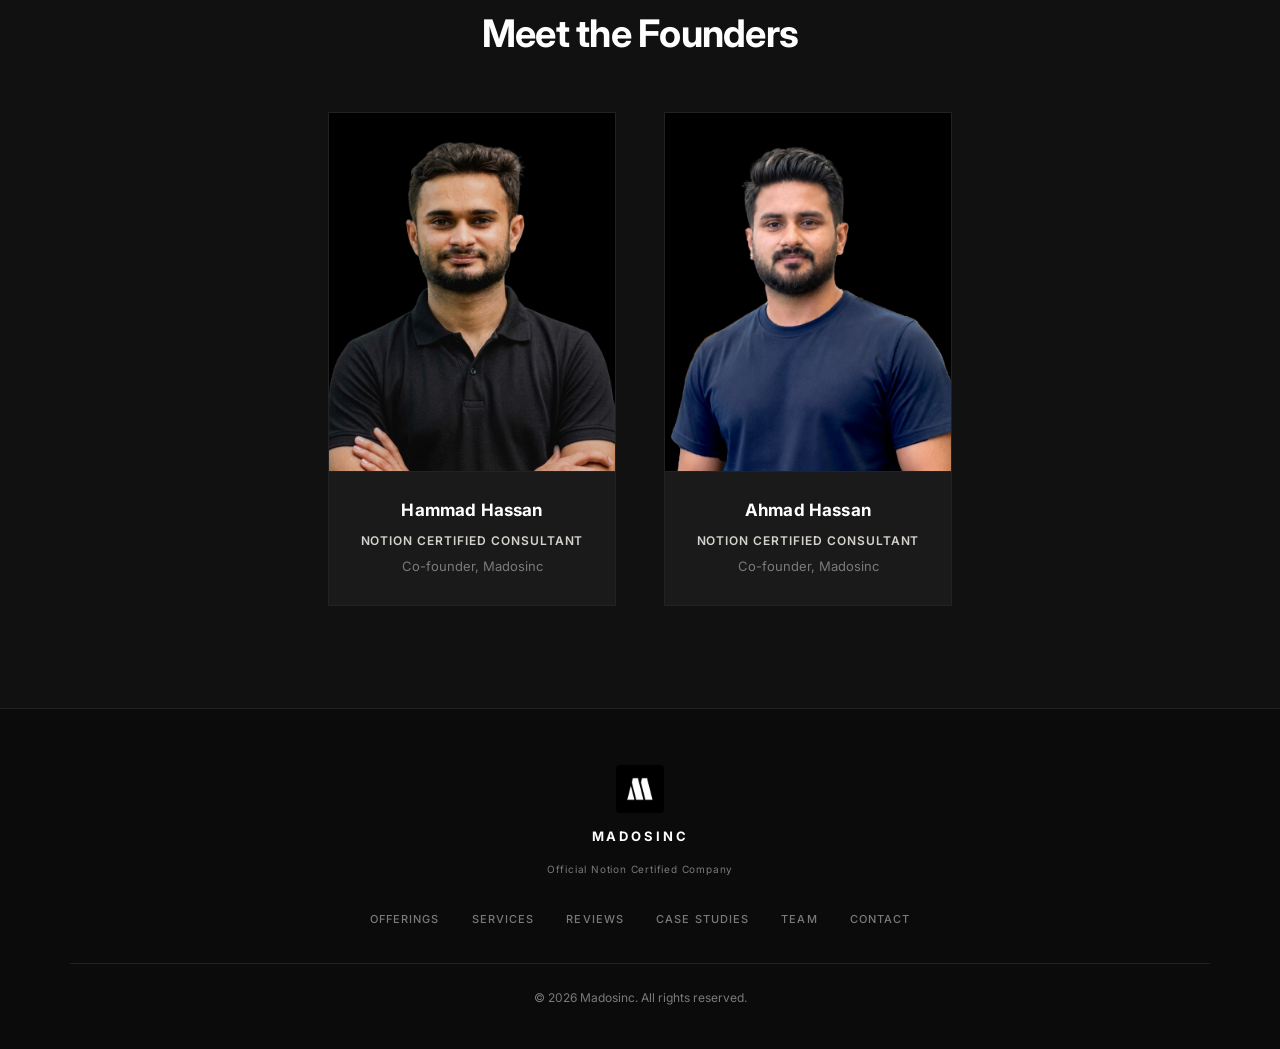
==== commit 00417455: "yES" ====
--- a/index.html
+++ b/index.html
@@ -75,13 +75,6 @@
           <a class="btn btn--outline" href="#contact">Request Consultation</a>
           <a class="btn btn--outline" href="#offerings">Explore Offerings</a>
         </div>
-        <ul class="hero__icon-strip" aria-hidden="true">
-          <li><img src="images/icons/notion-ai.png" alt="" width="40" height="40" loading="lazy" decoding="async"></li>
-          <li><img src="images/icons/automation-lightning.png" alt="" width="40" height="40" loading="lazy" decoding="async"></li>
-          <li><img src="images/icons/workflow-plane.png" alt="" width="40" height="40" loading="lazy" decoding="async"></li>
-          <li><img src="images/icons/ai-code.png" alt="" width="40" height="40" loading="lazy" decoding="async"></li>
-          <li><img src="images/icons/tech-stack.png" alt="" width="40" height="40" loading="lazy" decoding="async"></li>
-        </ul>
       </div>
     </section>
 
@@ -99,33 +92,13 @@
             Madosinc builds structured operating systems in Notion — designed for clarity, scale, and automation. Leaders gain control. Teams gain confidence.
           </p>
         </div>
-        <div class="about__panel reveal">
-          <ul class="about__icon-grid">
-            <li>
-              <div class="notion-icon-wrap notion-icon-wrap--stamp">
-                <img class="notion-icon" src="images/icons/growth-book.png" alt="" width="48" height="48" loading="lazy" decoding="async">
-              </div>
-              <span>Clarity</span>
-            </li>
-            <li>
-              <div class="notion-icon-wrap notion-icon-wrap--stamp">
-                <img class="notion-icon" src="images/icons/tech-stack.png" alt="" width="48" height="48" loading="lazy" decoding="async">
-              </div>
-              <span>Scalability</span>
-            </li>
-            <li>
-              <div class="notion-icon-wrap notion-icon-wrap--stamp">
-                <img class="notion-icon" src="images/icons/workflow-stamps.png" alt="" width="48" height="48" loading="lazy" decoding="async">
-              </div>
-              <span>Structure</span>
-            </li>
-            <li>
-              <div class="notion-icon-wrap notion-icon-wrap--stamp">
-                <img class="notion-icon" src="images/icons/notion-ai.png" alt="" width="48" height="48" loading="lazy" decoding="async">
-              </div>
-              <span>Automation</span>
-            </li>
-          </ul>
+        <div class="about__panel reveal" role="presentation">
+          <div class="about__panel-grid">
+            <span>Clarity</span>
+            <span>Scalability</span>
+            <span>Structure</span>
+            <span>Automation</span>
+          </div>
         </div>
       </div>
     </section>
@@ -141,9 +114,6 @@
         </header>
         <ul class="offerings-grid reveal">
           <li class="offering-card offering-card--featured">
-            <div class="notion-icon-wrap notion-icon-wrap--stamp">
-              <img class="notion-icon" src="images/icons/workflow-plane.png" alt="" width="52" height="52" loading="lazy" decoding="async">
-            </div>
             <span class="offering-card__tag">Core Offering</span>
             <h3>Accelerated Launch</h3>
             <ul class="offering-card__list">
@@ -153,9 +123,6 @@
             </ul>
           </li>
           <li class="offering-card offering-card--featured">
-            <div class="notion-icon-wrap notion-icon-wrap--stamp">
-              <img class="notion-icon" src="images/icons/ai-code.png" alt="" width="52" height="52" loading="lazy" decoding="async">
-            </div>
             <span class="offering-card__tag">Core Offering</span>
             <h3>Workflow Implementation</h3>
             <ul class="offering-card__list">
@@ -165,9 +132,6 @@
             </ul>
           </li>
           <li class="offering-card offering-card--featured">
-            <div class="notion-icon-wrap notion-icon-wrap--stamp">
-              <img class="notion-icon" src="images/icons/automation-lightning.png" alt="" width="52" height="52" loading="lazy" decoding="async">
-            </div>
             <span class="offering-card__tag">Core Offering</span>
             <h3>Technical Advisory &amp; Migrations</h3>
             <ul class="offering-card__list">
@@ -244,37 +208,22 @@
         </header>
         <ol class="process-timeline reveal">
           <li class="process-step">
-            <div class="notion-icon-wrap notion-icon-wrap--sm">
-              <img class="notion-icon" src="images/icons/systems-geometry.png" alt="" width="36" height="36" loading="lazy" decoding="async">
-            </div>
             <span class="process-step__num">01</span>
             <h3>Diagnose Current Systems</h3>
           </li>
           <li class="process-step">
-            <div class="notion-icon-wrap notion-icon-wrap--sm">
-              <img class="notion-icon" src="images/icons/workflow-stamps.png" alt="" width="36" height="36" loading="lazy" decoding="async">
-            </div>
             <span class="process-step__num">02</span>
             <h3>Design Optimized Workflow Architecture</h3>
           </li>
           <li class="process-step">
-            <div class="notion-icon-wrap notion-icon-wrap--sm">
-              <img class="notion-icon" src="images/icons/tech-stack.png" alt="" width="36" height="36" loading="lazy" decoding="async">
-            </div>
             <span class="process-step__num">03</span>
             <h3>Build Custom Notion Systems</h3>
           </li>
           <li class="process-step">
-            <div class="notion-icon-wrap notion-icon-wrap--sm">
-              <img class="notion-icon" src="images/icons/workflow-plane.png" alt="" width="36" height="36" loading="lazy" decoding="async">
-            </div>
             <span class="process-step__num">04</span>
             <h3>Deploy Across Teams</h3>
           </li>
           <li class="process-step">
-            <div class="notion-icon-wrap notion-icon-wrap--sm">
-              <img class="notion-icon" src="images/icons/growth-book.png" alt="" width="36" height="36" loading="lazy" decoding="async">
-            </div>
             <span class="process-step__num">05</span>
             <h3>Optimize Continuously</h3>
           </li>
@@ -293,36 +242,24 @@
         </header>
         <ol class="metrics-flow reveal">
           <li class="metric">
-            <div class="notion-icon-wrap notion-icon-wrap--sm">
-              <img class="notion-icon" src="images/icons/workflow-stamps.png" alt="" width="32" height="32" loading="lazy" decoding="async">
-            </div>
             <span class="metric__step" aria-hidden="true">01</span>
             <span class="metric__value">200+</span>
             <span class="metric__label">Workflow Systems Built</span>
             <span class="metric__desc">Notion systems designed and deployed for teams across multiple industries.</span>
           </li>
           <li class="metric">
-            <div class="notion-icon-wrap notion-icon-wrap--sm">
-              <img class="notion-icon" src="images/icons/communication.png" alt="" width="32" height="32" loading="lazy" decoding="async">
-            </div>
             <span class="metric__step" aria-hidden="true">02</span>
             <span class="metric__value">50+</span>
             <span class="metric__label">Organizations Transformed</span>
             <span class="metric__desc">Companies supported through workflow redesign, migration, and adoption.</span>
           </li>
           <li class="metric">
-            <div class="notion-icon-wrap notion-icon-wrap--sm">
-              <img class="notion-icon" src="images/icons/automation-lightning.png" alt="" width="32" height="32" loading="lazy" decoding="async">
-            </div>
             <span class="metric__step" aria-hidden="true">03</span>
             <span class="metric__value">10,000+</span>
             <span class="metric__label">Hours of Operational Time Saved</span>
             <span class="metric__desc">Less manual work, fewer duplicated tasks, and lower operational overhead.</span>
           </li>
           <li class="metric metric--accent">
-            <div class="notion-icon-wrap notion-icon-wrap--sm">
-              <img class="notion-icon" src="images/icons/growth-book.png" alt="" width="32" height="32" loading="lazy" decoding="async">
-            </div>
             <span class="metric__step" aria-hidden="true">04</span>
             <span class="metric__value">95%</span>
             <span class="metric__label">Process Efficiency Increase</span>
@@ -469,30 +406,18 @@
         </header>
         <ul class="trust-grid reveal">
           <li class="trust-card">
-            <div class="notion-icon-wrap notion-icon-wrap--stamp">
-              <img class="notion-icon" src="images/icons/notion-ai.png" alt="" width="44" height="44" loading="lazy" decoding="async">
-            </div>
             <h3>Official Notion Certified Company</h3>
             <p>Certified within the Notion partner ecosystem with verified credentials across Academy, Admin, and Consulting Partner standards.</p>
           </li>
           <li class="trust-card">
-            <div class="notion-icon-wrap notion-icon-wrap--stamp">
-              <img class="notion-icon" src="images/icons/workflow-stamps.png" alt="" width="44" height="44" loading="lazy" decoding="async">
-            </div>
             <h3>Workflow Systems Experts</h3>
             <p>Specialists in designing scalable Notion architectures that align business processes with best-practice workspace design.</p>
           </li>
           <li class="trust-card">
-            <div class="notion-icon-wrap notion-icon-wrap--stamp">
-              <img class="notion-icon" src="images/icons/systems-geometry.png" alt="" width="44" height="44" loading="lazy" decoding="async">
-            </div>
             <h3>Business Process Optimization Specialists</h3>
             <p>We diagnose operational inefficiencies and engineer structured systems that improve clarity, execution, and measurable outcomes.</p>
           </li>
           <li class="trust-card">
-            <div class="notion-icon-wrap notion-icon-wrap--stamp">
-              <img class="notion-icon" src="images/icons/communication.png" alt="" width="44" height="44" loading="lazy" decoding="async">
-            </div>
             <h3>Trusted by Growing Teams and Organizations</h3>
             <p>Engagements delivered across APAC, Europe, North America, and beyond — from scaling startups to established enterprises.</p>
           </li>
--- a/css/styles.css
+++ b/css/styles.css
@@ -193,8 +193,7 @@
 
   .section--shine::after,
   .services-showcase,
-  .hero::before,
-  .hero__icon-strip li {
+  .hero::before {
     animation: none;
   }
 }
@@ -602,146 +601,36 @@
 }
 
 .about__panel {
-  max-width: 36rem;
+  max-width: 28rem;
   margin-inline: auto;
   border: 1px solid var(--color-border);
   background: var(--color-surface);
-  padding: clamp(1.5rem, 3vw, 2rem);
-}
-
-.about__icon-grid {
+  padding: clamp(2rem, 4vw, 3rem);
+}
+
+.about__panel-grid {
   display: grid;
-  grid-template-columns: repeat(4, 1fr);
+  grid-template-columns: 1fr 1fr;
   gap: 1px;
   background: var(--color-border);
 }
 
-.about__icon-grid li {
-  display: flex;
-  flex-direction: column;
+.about__panel-grid span {
+  display: flex;
   align-items: center;
   justify-content: center;
-  gap: 0.875rem;
-  padding: 1.75rem 0.75rem;
+  padding: 2.5rem 1.5rem;
   background: var(--color-surface);
-  transition: background var(--transition-fast);
-}
-
-.about__icon-grid li:hover {
-  background: var(--color-hover-glow);
-}
-
-.about__icon-grid span {
-  font-size: 0.6875rem;
+  font-size: 0.75rem;
   font-weight: 600;
-  letter-spacing: 0.12em;
+  letter-spacing: 0.14em;
   text-transform: uppercase;
   color: var(--color-accent);
-  text-align: center;
-}
-
-/* Notion decorative icons
-   -------------------------------------------------------------------------- */
-
-.notion-icon-wrap {
-  display: flex;
-  align-items: center;
-  justify-content: center;
-  margin-inline: auto;
-  flex-shrink: 0;
-}
-
-.notion-icon-wrap--stamp {
-  width: 4.25rem;
-  height: 4.25rem;
-  margin-bottom: 1.25rem;
-  padding: 0.5rem;
-  background: rgba(245, 245, 245, 0.95);
-  border: 1px solid rgba(214, 211, 204, 0.2);
-  border-radius: var(--radius-sm);
-  transition:
-    transform var(--transition-base),
-    box-shadow var(--transition-fast);
-}
-
-.notion-icon-wrap--sm {
-  width: 3rem;
-  height: 3rem;
-  margin-bottom: 0.75rem;
-  padding: 0.375rem;
-  background: rgba(245, 245, 245, 0.92);
-  border: 1px solid rgba(214, 211, 204, 0.15);
-  border-radius: var(--radius-sm);
-}
-
-.notion-icon-wrap:hover {
-  transform: translateY(-2px);
-  box-shadow: 0 6px 20px rgba(0, 0, 0, 0.25);
-}
-
-.notion-icon {
-  width: 100%;
-  height: 100%;
-  object-fit: contain;
-  display: block;
-}
-
-.offering-card .notion-icon-wrap--stamp {
-  margin-bottom: 1rem;
-}
-
-.hero__icon-strip {
-  display: flex;
-  align-items: center;
-  justify-content: center;
-  flex-wrap: wrap;
-  gap: 1.25rem;
-  margin-top: 3.5rem;
-  padding-top: 2rem;
-  border-top: 1px solid var(--color-border);
-  max-width: 32rem;
-  margin-inline: auto;
-}
-
-.hero__icon-strip li {
-  display: flex;
-  align-items: center;
-  justify-content: center;
-  width: 3.25rem;
-  height: 3.25rem;
-  padding: 0.4rem;
-  background: rgba(245, 245, 245, 0.92);
-  border: 1px solid rgba(214, 211, 204, 0.15);
-  border-radius: var(--radius-sm);
-  transition:
-    transform var(--transition-base),
-    box-shadow var(--transition-fast);
-  animation: iconFloat 5s ease-in-out infinite;
-}
-
-.hero__icon-strip li:nth-child(2) { animation-delay: 0.5s; }
-.hero__icon-strip li:nth-child(3) { animation-delay: 1s; }
-.hero__icon-strip li:nth-child(4) { animation-delay: 1.5s; }
-.hero__icon-strip li:nth-child(5) { animation-delay: 2s; }
-
-.hero__icon-strip li:hover {
-  transform: translateY(-3px) scale(1.05);
-  box-shadow: 0 8px 24px rgba(0, 0, 0, 0.3);
-}
-
-.hero__icon-strip img {
-  width: 100%;
-  height: 100%;
-  object-fit: contain;
-}
-
-@keyframes iconFloat {
-  0%, 100% {
-    transform: translateY(0);
-  }
-  50% {
-    transform: translateY(-4px);
-  }
+  transition: background var(--transition-fast);
+}
+
+.about__panel-grid span:hover {
+  background: var(--color-hover-glow);
 }
 
 /* Offerings
@@ -757,10 +646,6 @@
 }
 
 .offering-card {
-  display: flex;
-  flex-direction: column;
-  align-items: center;
-  text-align: center;
   background: var(--color-surface);
   border: 1px solid var(--color-border);
   padding: 2.25rem 2rem;
@@ -803,8 +688,6 @@
 
 .offering-card__list {
   list-style: none;
-  text-align: left;
-  width: 100%;
 }
 
 .offering-card__list li {
@@ -975,12 +858,8 @@
   flex-direction: column;
   align-items: center;
   text-align: center;
-  padding: 0 0.75rem;
+  padding: 0 1rem;
   position: relative;
-}
-
-.process-step .notion-icon-wrap--sm {
-  margin-bottom: 0.625rem;
 }
 
 .process-step::before {
@@ -1071,16 +950,12 @@
   border: 1px solid var(--color-accent);
 }
 
-.metric .notion-icon-wrap--sm {
-  margin-bottom: 0.625rem;
-}
-
 .metric__step {
   font-size: 0.625rem;
   font-weight: 600;
   letter-spacing: 0.14em;
   color: var(--color-text-muted);
-  margin-bottom: 1rem;
+  margin-bottom: 1.25rem;
 }
 
 .metric__value {
@@ -1297,10 +1172,6 @@
 
 .trust-card:hover {
   background: #1e1e1e;
-}
-
-.trust-card .notion-icon-wrap--stamp {
-  margin-bottom: 1rem;
 }
 
 .trust-card h3 {
@@ -1754,10 +1625,6 @@
     flex-direction: column;
     align-items: center;
   }
-
-  .about__icon-grid {
-    grid-template-columns: repeat(2, 1fr);
-  }
 }
 
 @media (max-width: 480px) {
@@ -1793,12 +1660,4 @@
   .services-grid {
     grid-template-columns: 1fr;
   }
-
-  .about__icon-grid {
-    grid-template-columns: 1fr 1fr;
-  }
-
-  .hero__icon-strip {
-    gap: 0.75rem;
-  }
-}
+}
